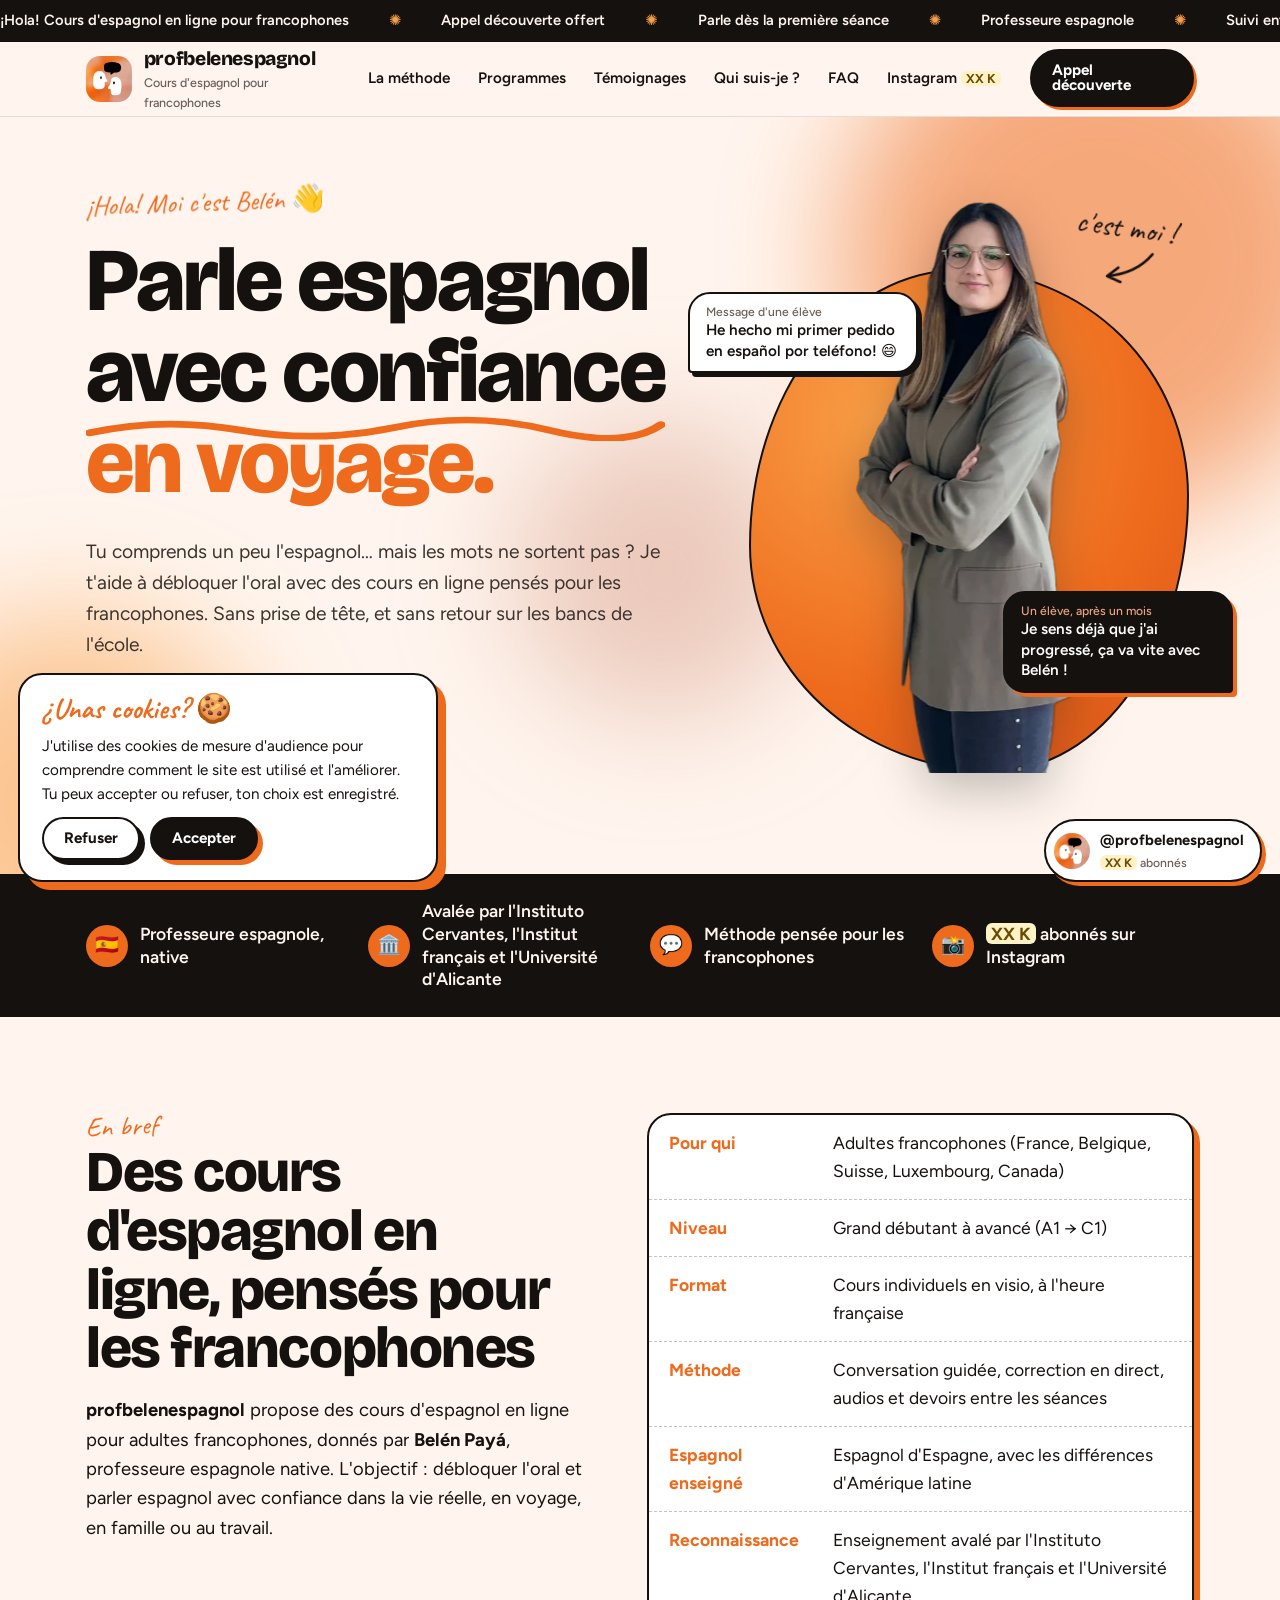
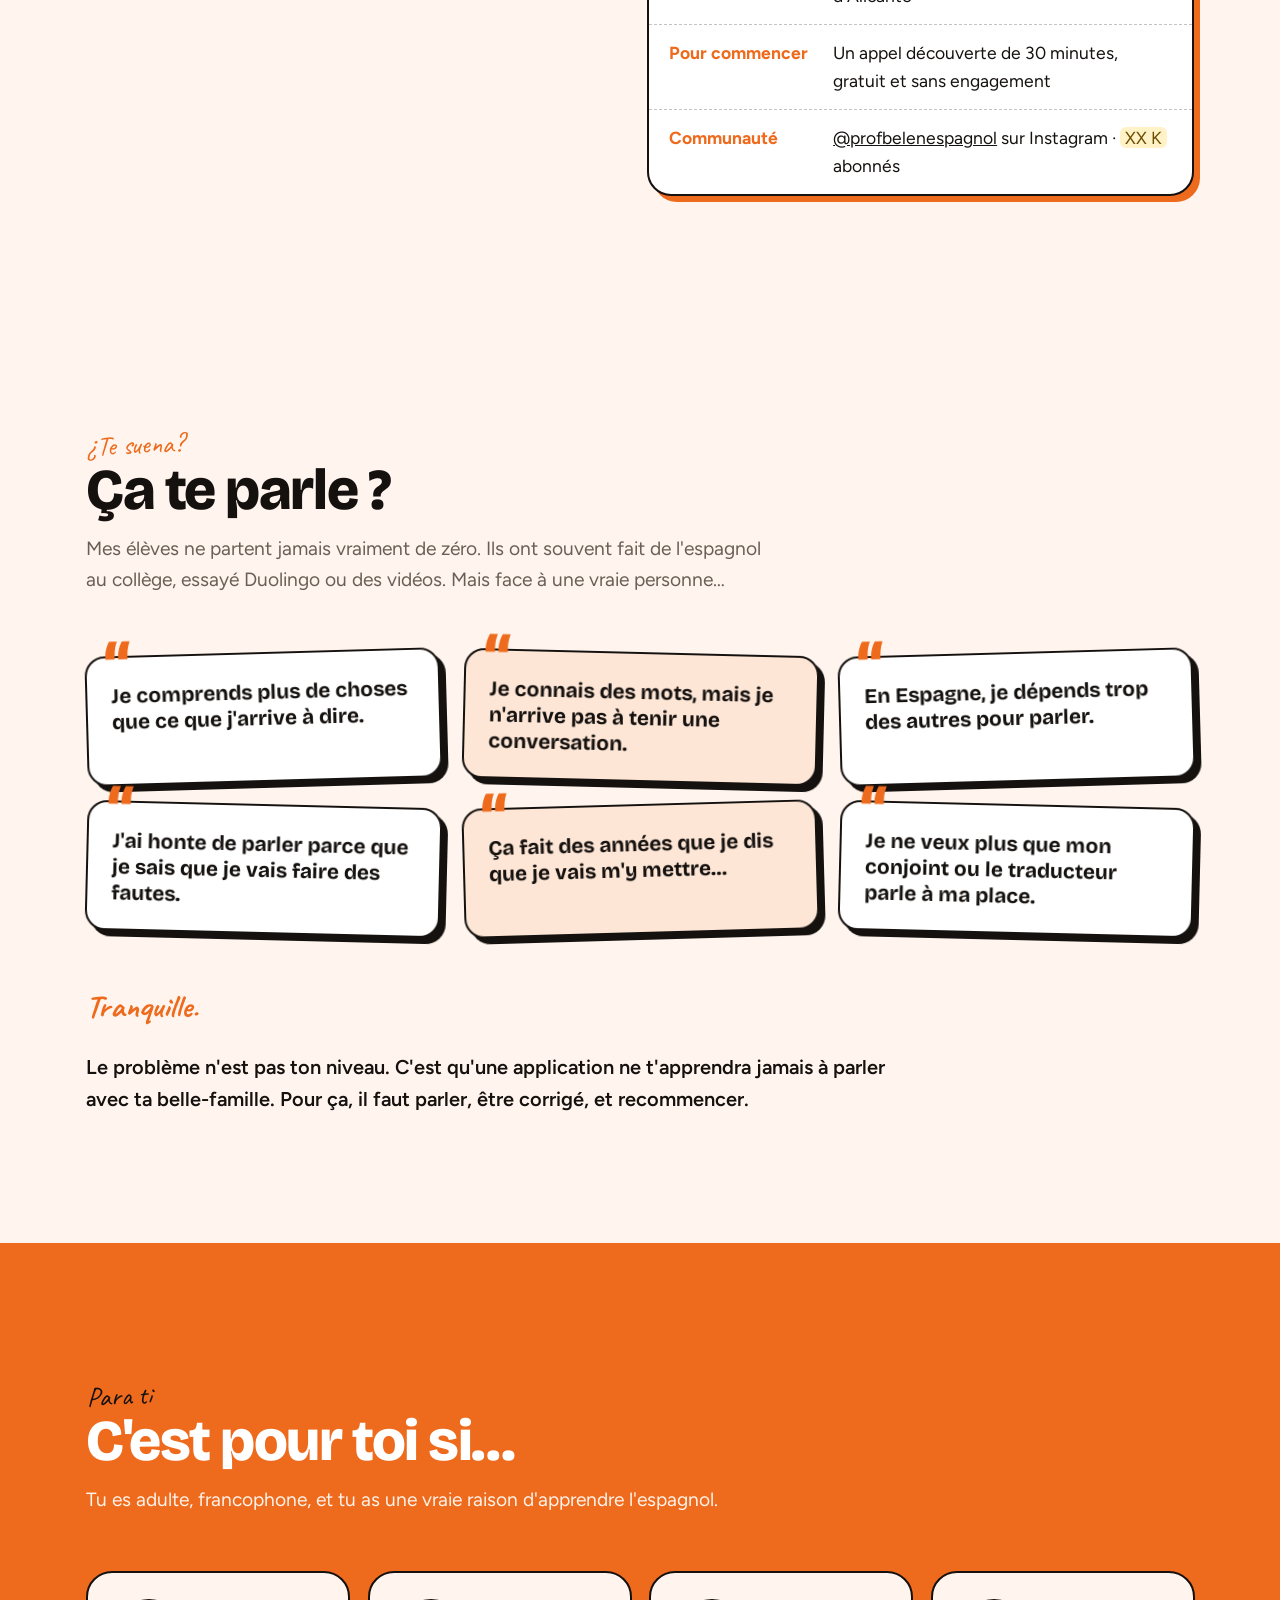
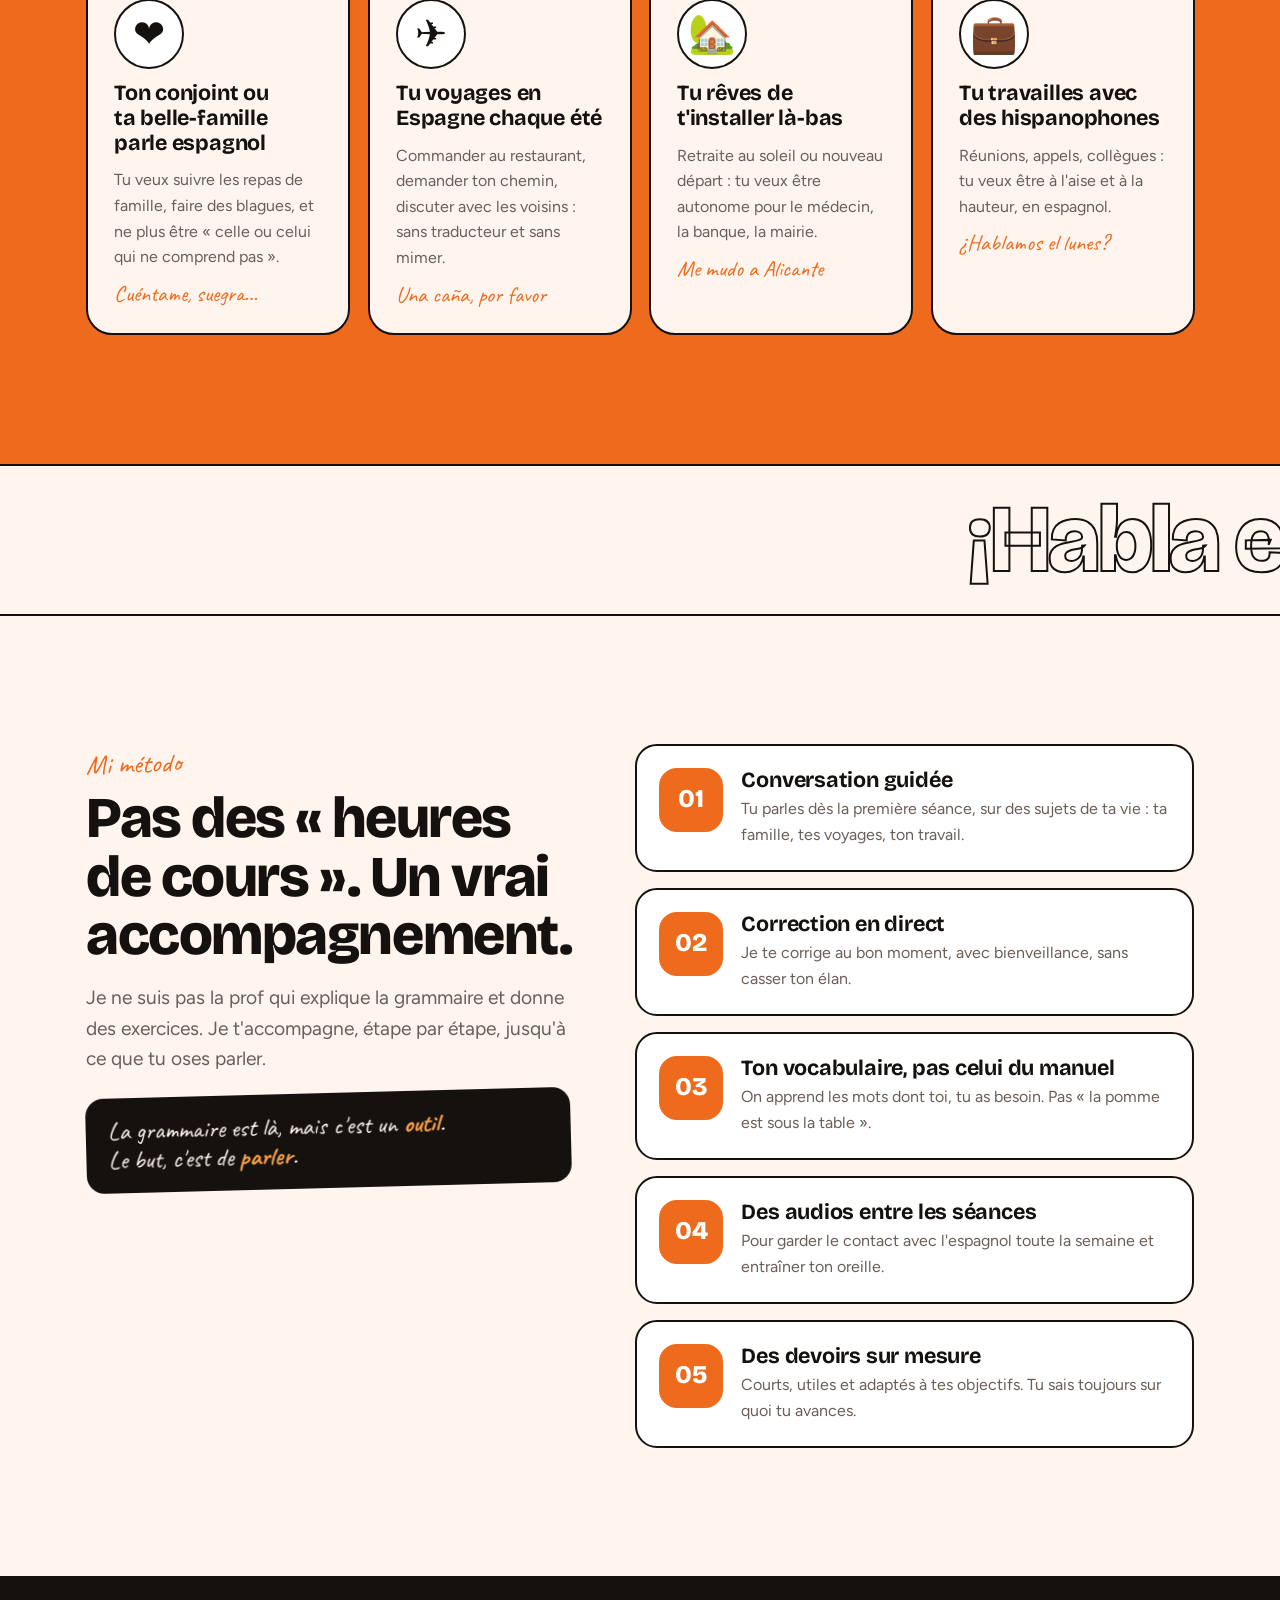
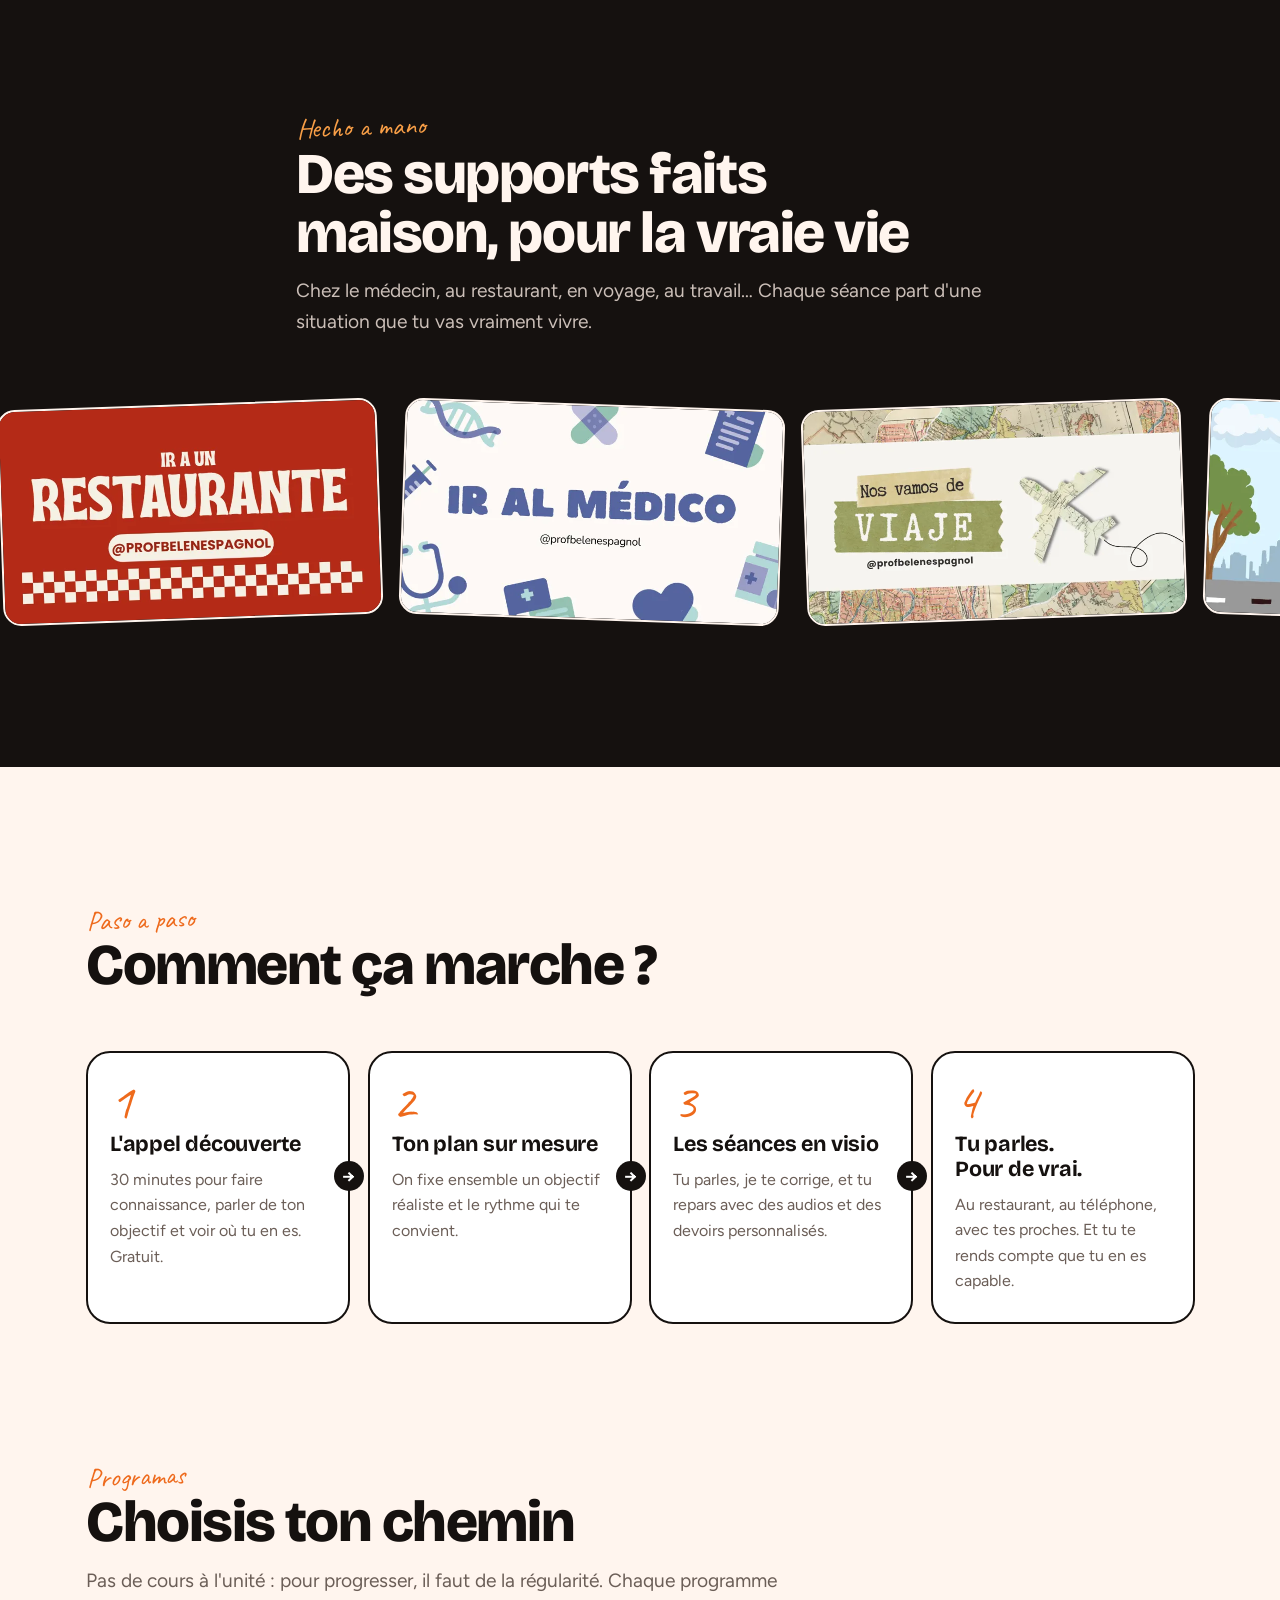
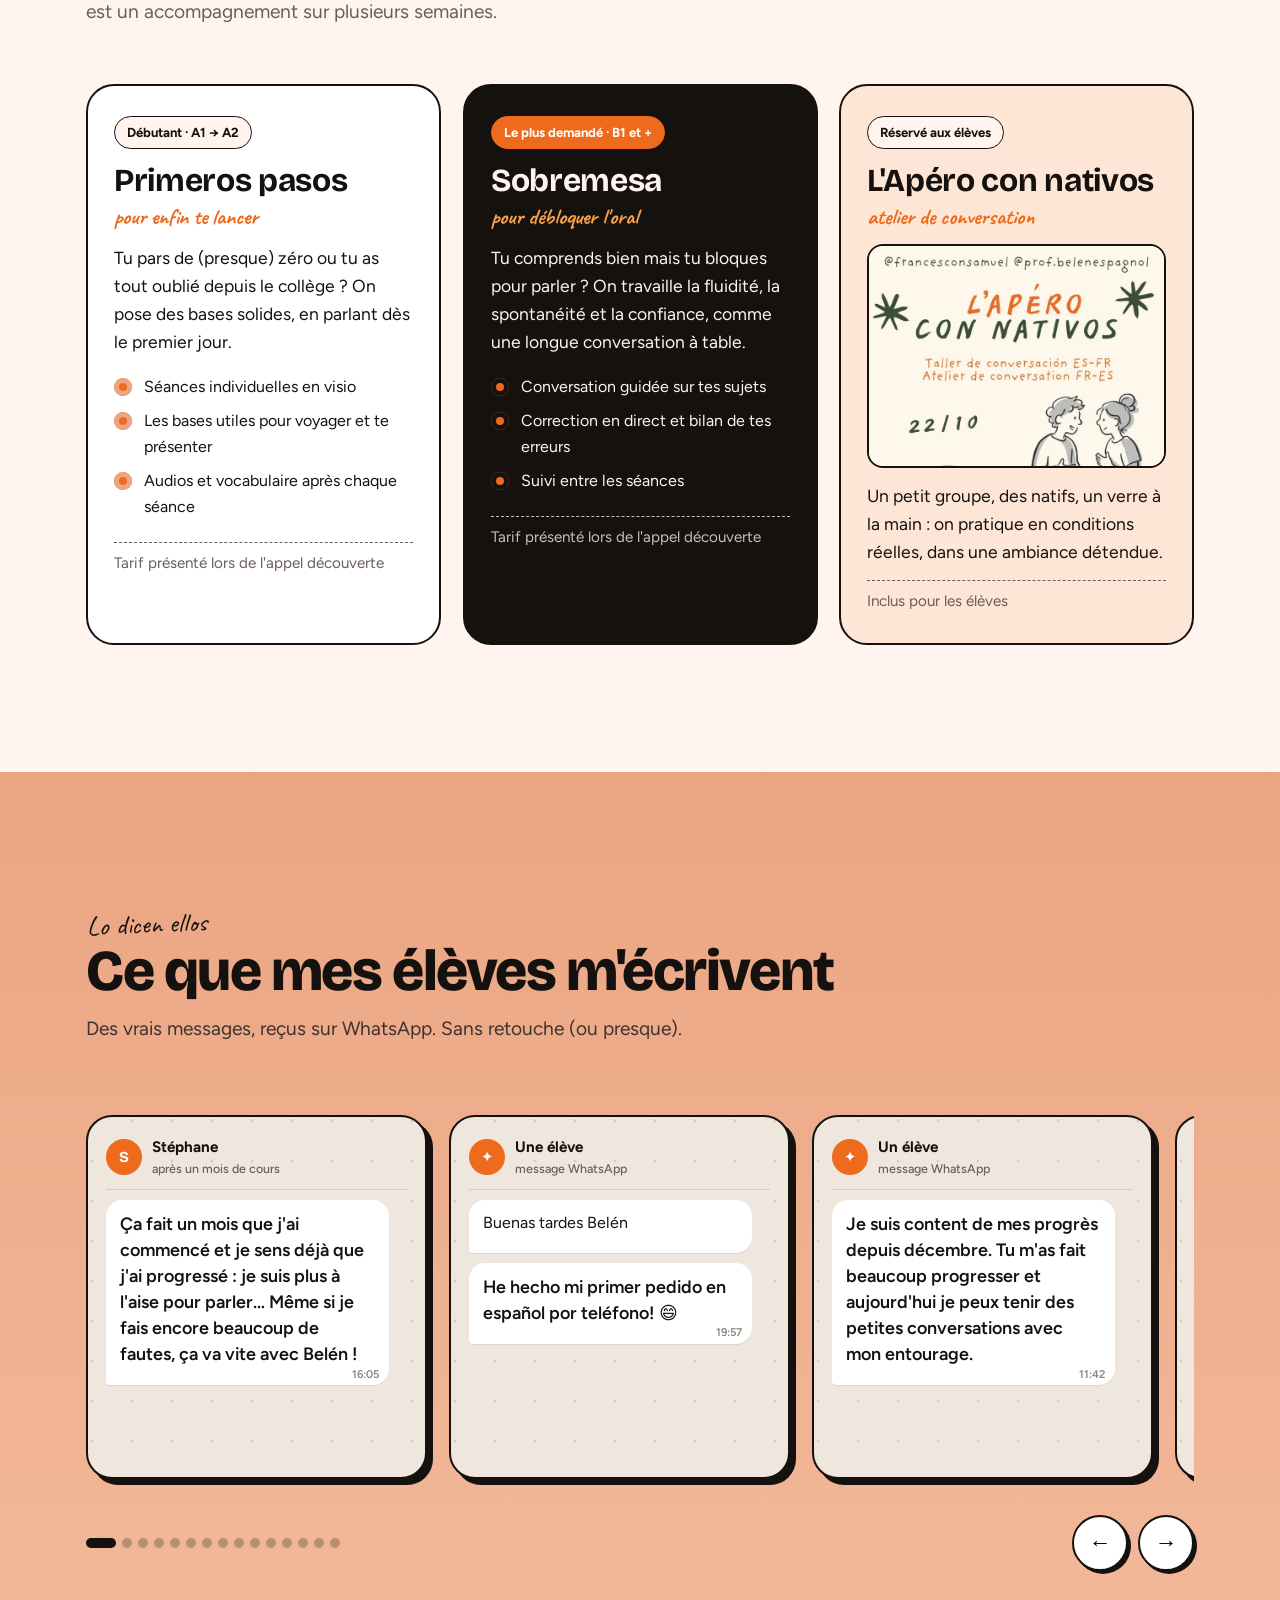
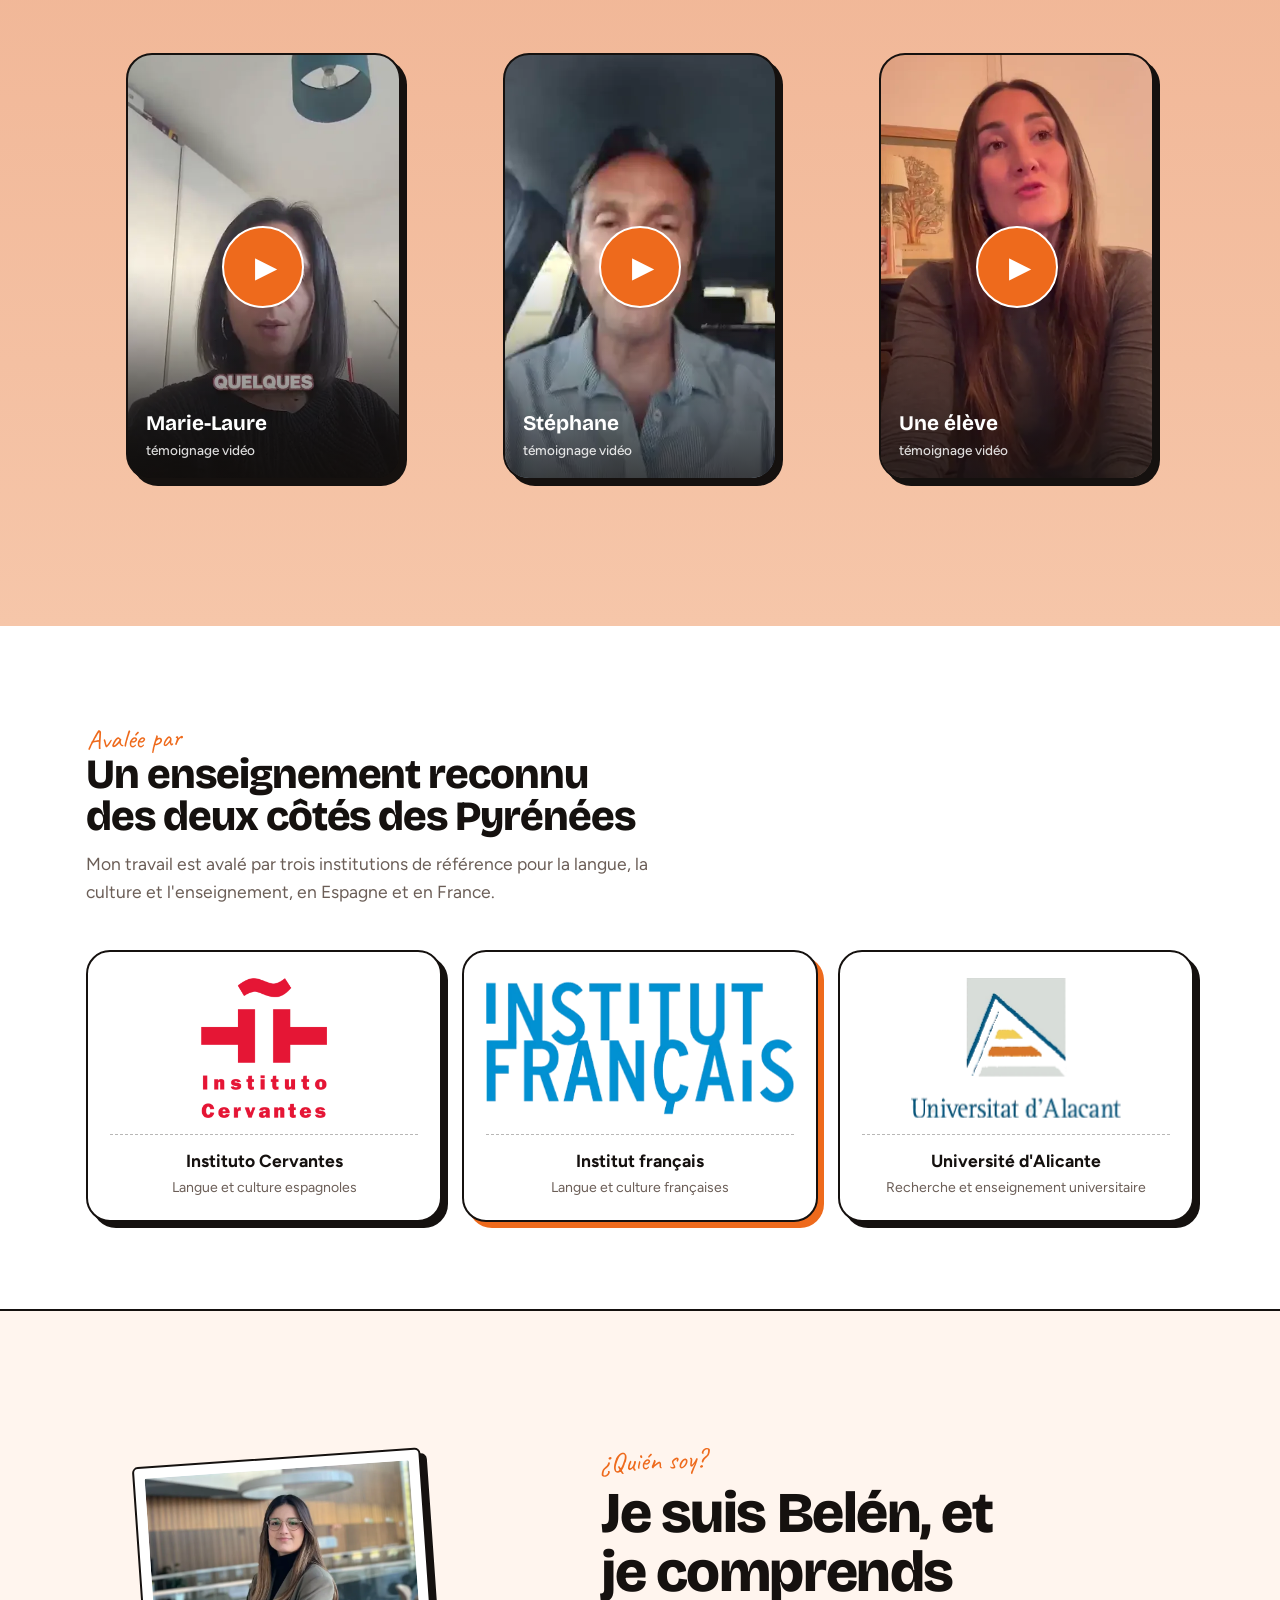
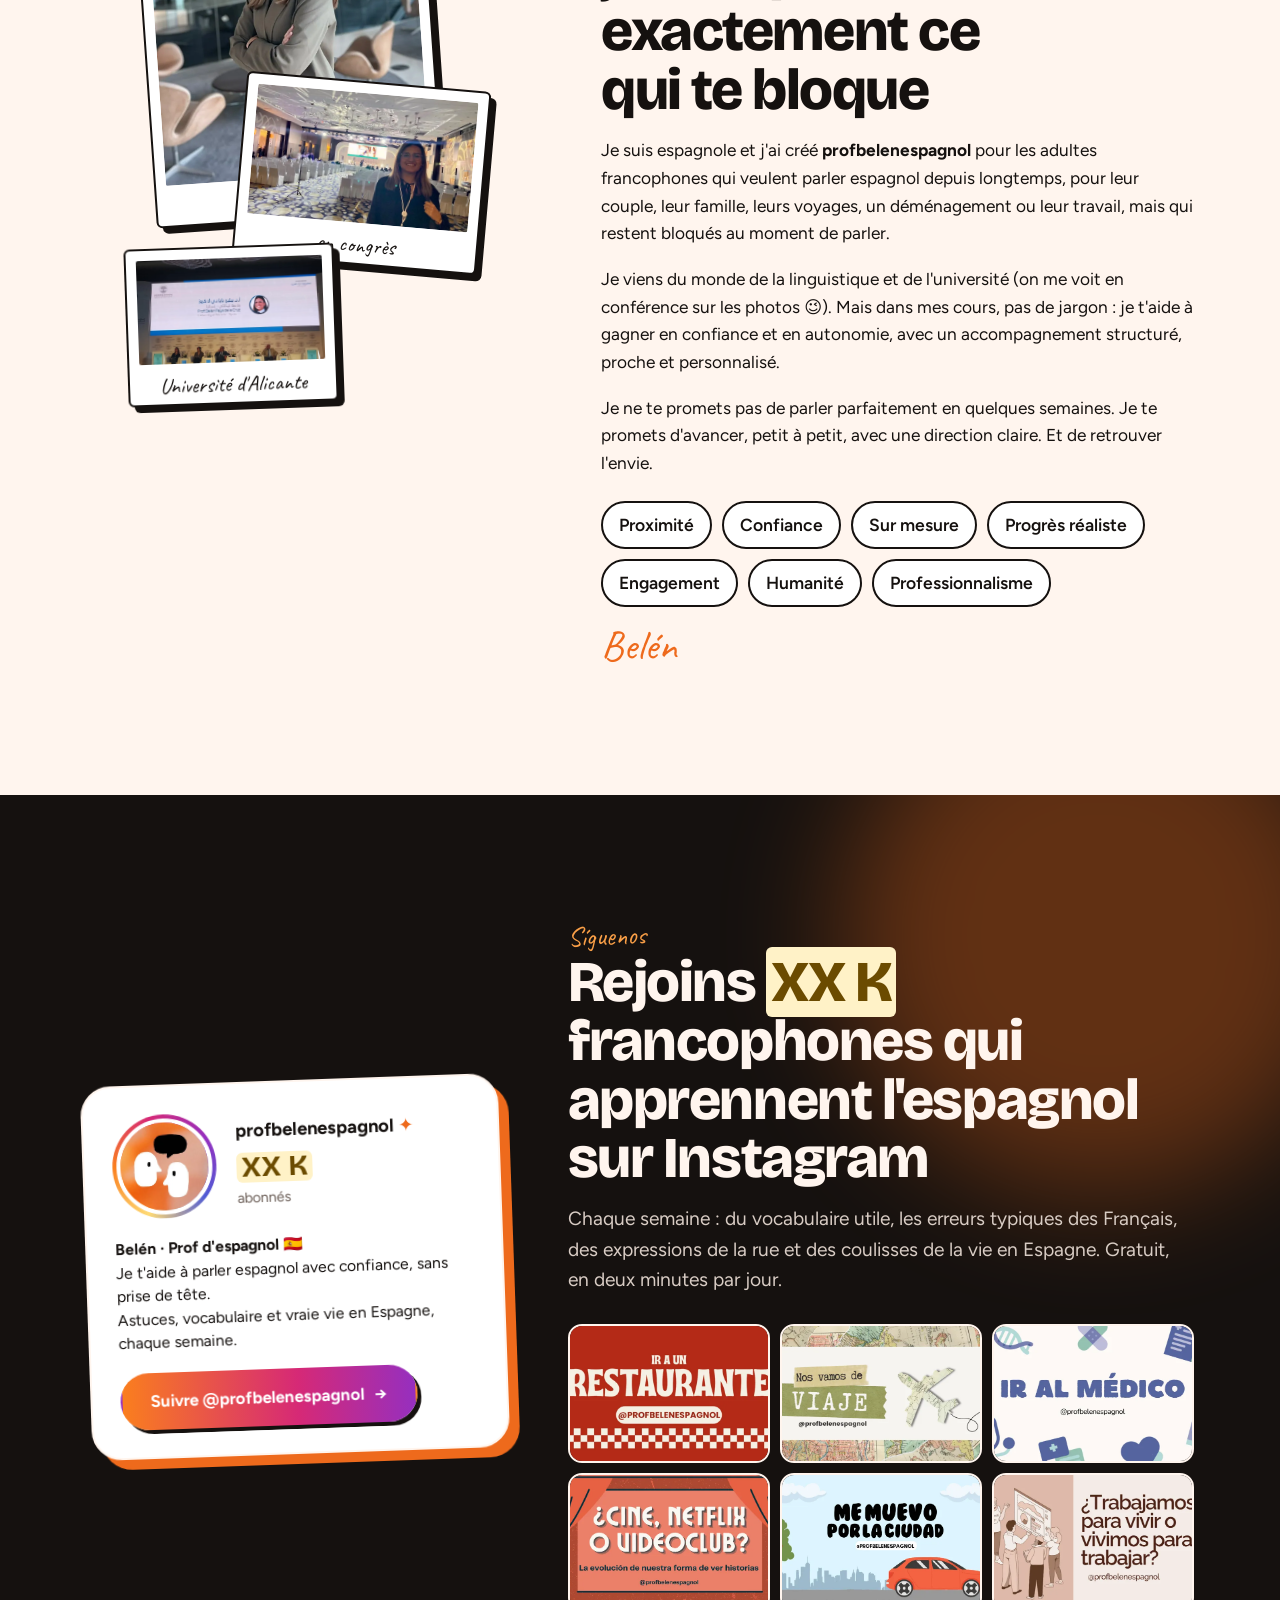
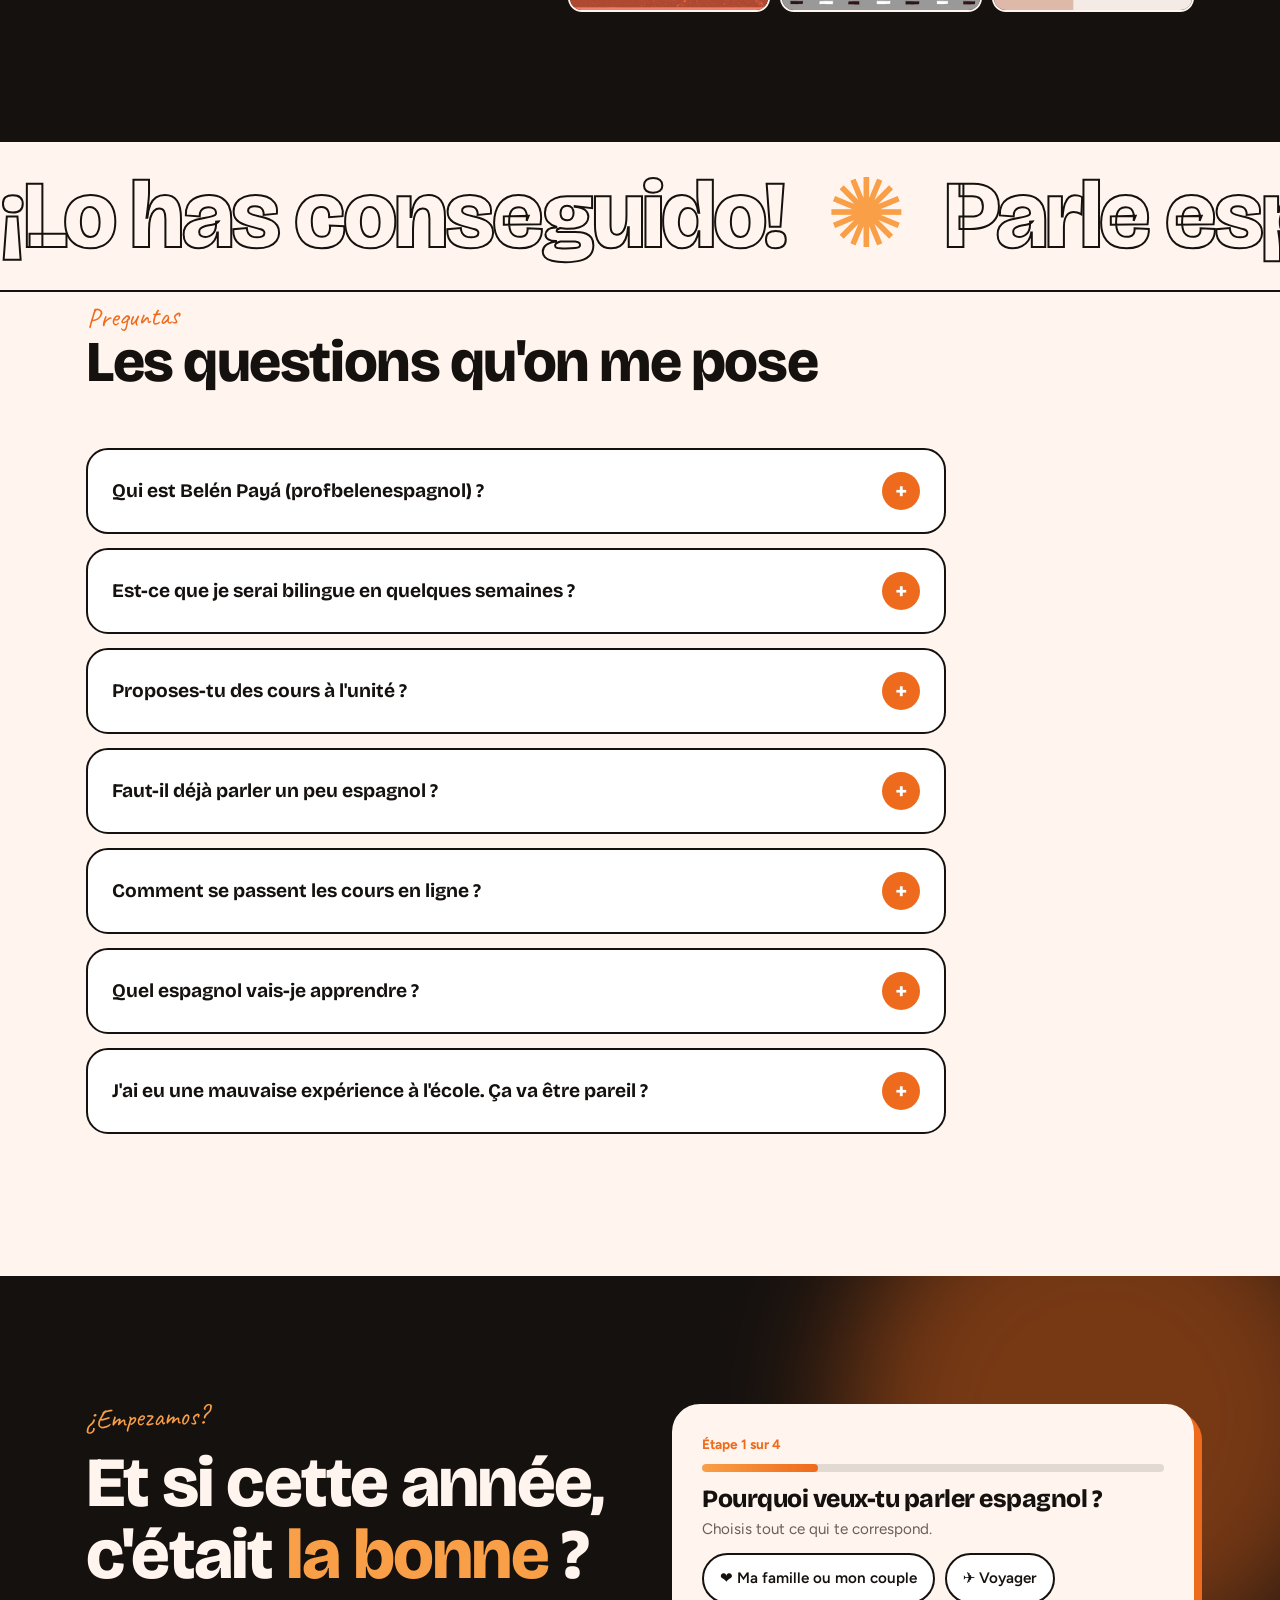
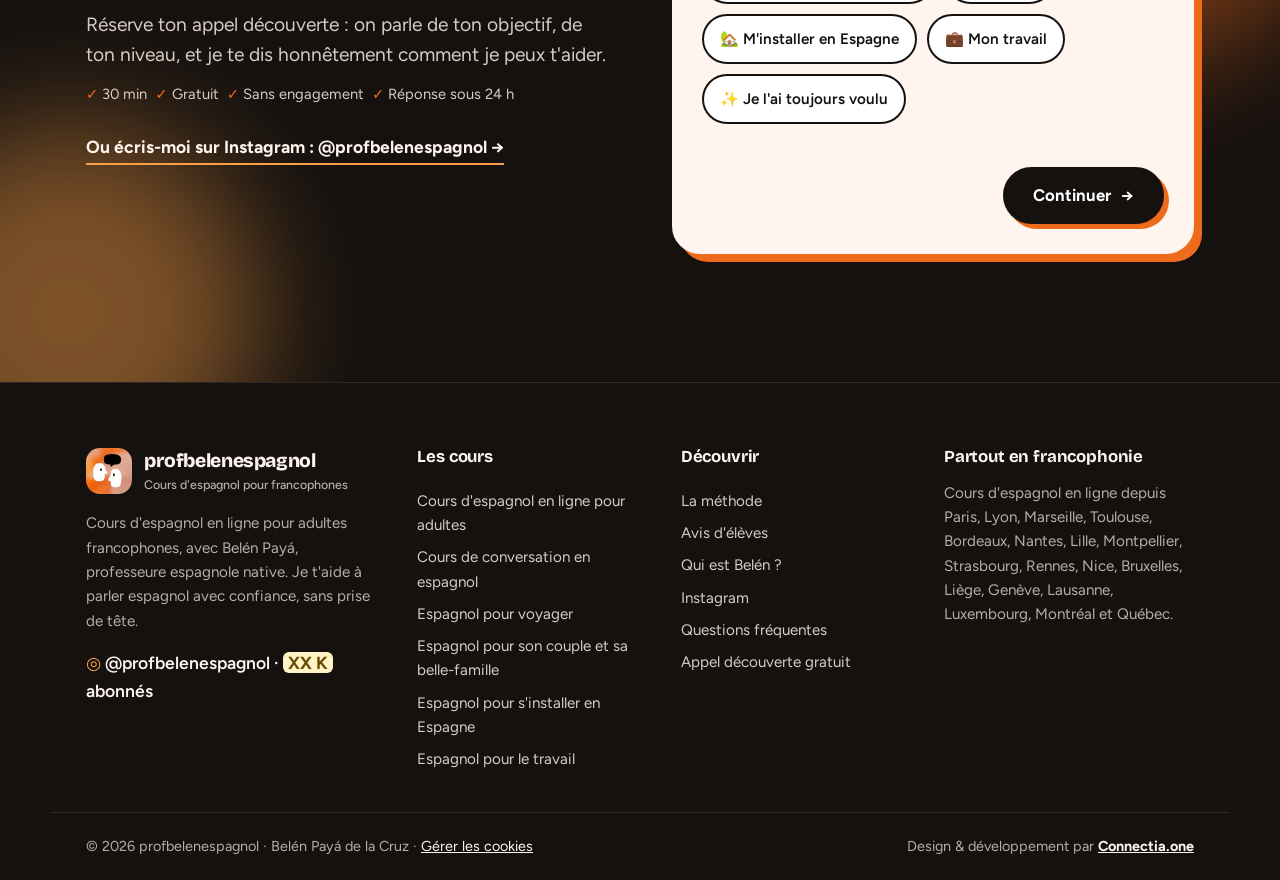
==== index.html @ dbf29323 "GA4" ====
<!DOCTYPE html>
<html lang="fr">
<head>
<meta charset="utf-8">
<!-- Consent Mode v2 : tout refusé par défaut (RGPD / CNIL) -->
<script>
  window.dataLayer = window.dataLayer || [];
  function gtag(){dataLayer.push(arguments);}
  gtag('consent', 'default', { ad_storage: 'denied', ad_user_data: 'denied', ad_personalization: 'denied', analytics_storage: 'denied', functionality_storage: 'granted', security_storage: 'granted', wait_for_update: 500 });
  try { var c = localStorage.getItem('pbe_consent'); if (c) gtag('consent', 'update', JSON.parse(c)); } catch (e) {}
</script>
<!-- Google Tag Manager -->
<script>(function(w,d,s,l,i){w[l]=w[l]||[];w[l].push({'gtm.start':
new Date().getTime(),event:'gtm.js'});var f=d.getElementsByTagName(s)[0],
j=d.createElement(s),dl=l!='dataLayer'?'&l='+l:'';j.async=true;j.src=
'https://www.googletagmanager.com/gtm.js?id='+i+dl;f.parentNode.insertBefore(j,f);
})(window,document,'script','dataLayer','GTM-5VKLF3NR');</script>
<!-- End Google Tag Manager -->
<meta name="viewport" content="width=device-width, initial-scale=1">
<title>Cours d'espagnol en ligne avec Belén</title>
<meta name="description" content="Cours d'espagnol en ligne pour adultes francophones avec Belén Payá, professeure espagnole native. Débloque l'oral et parle avec confiance : voyage, belle-famille, travail. Appel découverte offert.">
<meta name="robots" content="index, follow, max-image-preview:large, max-snippet:-1, max-video-preview:-1">
<meta name="author" content="Belén Payá de la Cruz">
<meta name="geo.region" content="FR">
<meta name="language" content="fr-FR">

<link rel="canonical" href="https://profbelenespagnol.fr/">
<link rel="alternate" hreflang="fr" href="https://profbelenespagnol.fr/">
<link rel="alternate" hreflang="fr-FR" href="https://profbelenespagnol.fr/">
<link rel="alternate" hreflang="fr-BE" href="https://profbelenespagnol.fr/">
<link rel="alternate" hreflang="fr-CH" href="https://profbelenespagnol.fr/">
<link rel="alternate" hreflang="fr-LU" href="https://profbelenespagnol.fr/">
<link rel="alternate" hreflang="fr-CA" href="https://profbelenespagnol.fr/">
<link rel="alternate" hreflang="x-default" href="https://profbelenespagnol.fr/">
<link rel="alternate" type="text/plain" title="Résumé pour les IA (llms.txt)" href="/llms.txt">
<link rel="icon" href="img/favicon.png" type="image/png">
<link rel="apple-touch-icon" href="img/icon-180.png">
<link rel="manifest" href="/site.webmanifest">
<meta name="theme-color" content="#EE6A1C">
<meta property="og:type" content="website">
<meta property="og:locale" content="fr_FR">
<meta property="og:locale:alternate" content="fr_BE">
<meta property="og:locale:alternate" content="fr_CH">
<meta property="og:locale:alternate" content="fr_CA">
<meta property="og:site_name" content="profbelenespagnol · Belén Payá">
<meta property="og:url" content="https://profbelenespagnol.fr/">
<meta property="og:title" content="Cours d'espagnol en ligne pour francophones · Belén Payá">
<meta property="og:description" content="Parle espagnol avec confiance, sans prise de tête. Cours en visio pour adultes francophones, avec une professeure espagnole native.">
<meta property="og:image" content="https://profbelenespagnol.fr/img/og-cours-espagnol-en-ligne-francophones.jpg">
<meta property="og:image:width" content="1200">
<meta property="og:image:height" content="630">
<meta property="og:image:alt" content="Belén Payá, professeure d'espagnol en ligne pour francophones">
<meta name="twitter:card" content="summary_large_image">
<meta name="twitter:title" content="Cours d'espagnol en ligne pour francophones · Belén Payá">
<meta name="twitter:description" content="Parle espagnol avec confiance, sans prise de tête. Cours en visio pour adultes francophones.">
<meta name="twitter:image" content="https://profbelenespagnol.fr/img/og-cours-espagnol-en-ligne-francophones.jpg">
<link rel="preload" as="image" href="img/belen-professeure-espagnol.webp" fetchpriority="high">
<script type="application/ld+json">
{
  "@context": "https://schema.org",
  "@graph": [
    {
      "@type": "WebSite",
      "@id": "https://profbelenespagnol.fr/#website",
      "url": "https://profbelenespagnol.fr/",
      "name": "profbelenespagnol",
      "alternateName": ["Prof Belén Espagnol", "Belén Payá, cours d'espagnol"],
      "inLanguage": "fr-FR",
      "publisher": {"@id": "https://profbelenespagnol.fr/#organisation"}
    },
    {
      "@type": "WebPage",
      "@id": "https://profbelenespagnol.fr/#webpage",
      "url": "https://profbelenespagnol.fr/",
      "name": "Cours d'espagnol en ligne pour adultes francophones avec Belén Payá",
      "description": "Cours d'espagnol en ligne pour adultes francophones : conversation guidée, correction en direct, vocabulaire adapté et suivi entre les séances, avec Belén Payá, professeure espagnole native.",
      "inLanguage": "fr-FR",
      "isPartOf": {"@id": "https://profbelenespagnol.fr/#website"},
      "about": {"@id": "https://profbelenespagnol.fr/#cours"},
      "mainEntity": {"@id": "https://profbelenespagnol.fr/#belen"},
      "primaryImageOfPage": {"@type": "ImageObject", "url": "https://profbelenespagnol.fr/img/og-cours-espagnol-en-ligne-francophones.jpg", "width": 1200, "height": 630},
      "datePublished": "2026-11-15",
      "dateModified": "2026-11-15",
      "speakable": {"@type": "SpeakableSpecification", "cssSelector": ["#en-bref", "#faq"]}
    },
    {
      "@type": "Person",
      "@id": "https://profbelenespagnol.fr/#belen",
      "name": "Belén Payá de la Cruz",
      "alternateName": ["Belén Payá", "Prof Belén Espagnol", "profbelenespagnol"],
      "jobTitle": "Professeure d'espagnol pour adultes francophones",
      "description": "Professeure espagnole native, créatrice de profbelenespagnol, spécialisée dans l'accompagnement des adultes francophones qui veulent débloquer l'oral en espagnol.",
      "image": "https://profbelenespagnol.fr/img/belen-paya-portrait.webp",
      "url": "https://profbelenespagnol.fr/",
      "nationality": {"@type": "Country", "name": "Espagne"},
      "affiliation": {"@type": "CollegeOrUniversity", "name": "Universidad de Alicante"},
      "knowsLanguage": [{"@type": "Language", "name": "Espagnol", "alternateName": "es"}, {"@type": "Language", "name": "Français", "alternateName": "fr"}, {"@type": "Language", "name": "Anglais", "alternateName": "en"}],
      "knowsAbout": ["Enseignement de l'espagnol langue étrangère (ELE)", "Espagnol pour francophones", "Conversation en espagnol", "Linguistique appliquée", "Espagnol pour voyager"],
      "sameAs": ["https://www.instagram.com/profbelenespagnol/"]
    },
    {
      "@type": ["EducationalOrganization", "ProfessionalService"],
      "@id": "https://profbelenespagnol.fr/#organisation",
      "name": "profbelenespagnol",
      "url": "https://profbelenespagnol.fr/",
      "logo": "https://profbelenespagnol.fr/img/logo-profbelenespagnol.webp",
      "image": "https://profbelenespagnol.fr/img/og-cours-espagnol-en-ligne-francophones.jpg",
      "description": "Cours d'espagnol en ligne pour adultes francophones de France, Belgique, Suisse, Luxembourg et Canada.",
      "slogan": "Je t'aide à parler espagnol avec confiance, sans prise de tête.",
      "founder": {"@id": "https://profbelenespagnol.fr/#belen"},
      "areaServed": [{"@type": "Country", "name": "France"}, {"@type": "Country", "name": "Belgique"}, {"@type": "Country", "name": "Suisse"}, {"@type": "Country", "name": "Luxembourg"}, {"@type": "Country", "name": "Canada"}],
      "availableLanguage": ["fr", "es"],
      "knowsLanguage": ["fr", "es"],
      "sameAs": ["https://www.instagram.com/profbelenespagnol/"]
    },
    {
      "@type": "Course",
      "@id": "https://profbelenespagnol.fr/#cours",
      "name": "Cours d'espagnol en ligne pour adultes francophones",
      "description": "Accompagnement personnalisé en visio pour apprendre à parler espagnol avec confiance : conversation guidée, correction en direct, vocabulaire de la vie réelle, audios et devoirs entre les séances.",
      "inLanguage": "es",
      "availableLanguage": ["fr", "es"],
      "educationalLevel": "Débutant à avancé (A1 à C1)",
      "teaches": ["Expression orale en espagnol", "Compréhension orale", "Vocabulaire du quotidien", "Espagnol pour voyager", "Espagnol en famille"],
      "audience": {"@type": "EducationalAudience", "audienceType": "Adultes francophones"},
      "provider": {"@id": "https://profbelenespagnol.fr/#organisation"},
      "hasCourseInstance": [
        {"@type": "CourseInstance", "name": "Primeros pasos (A1–A2)", "courseMode": "online", "instructor": {"@id": "https://profbelenespagnol.fr/#belen"}},
        {"@type": "CourseInstance", "name": "Sobremesa, conversation (B1 et plus)", "courseMode": "online", "instructor": {"@id": "https://profbelenespagnol.fr/#belen"}}
      ]
    },
    {
      "@type": "FAQPage",
      "@id": "https://profbelenespagnol.fr/#faq",
      "mainEntity": [
        {"@type": "Question", "name": "Qui est Belén Payá (profbelenespagnol) ?", "acceptedAnswer": {"@type": "Answer", "text": "Belén Payá de la Cruz est une professeure d'espagnol native, originaire d'Espagne, qui donne des cours d'espagnol en ligne aux adultes francophones. Elle est connue sur Instagram sous le nom @profbelenespagnol."}},
        {"@type": "Question", "name": "Est-ce que je serai bilingue en quelques semaines ?", "acceptedAnswer": {"@type": "Answer", "text": "Non. Mais avec un accompagnement régulier, tu peux tenir tes premières vraies conversations en quelques mois et gagner en confiance dès les premières séances."}},
        {"@type": "Question", "name": "Proposes-tu des cours d'espagnol à l'unité ?", "acceptedAnswer": {"@type": "Answer", "text": "Non. Belén propose un accompagnement sur plusieurs semaines, avec un objectif clair et un suivi entre les séances, car la régularité est la clé pour parler."}},
        {"@type": "Question", "name": "Faut-il déjà parler un peu espagnol ?", "acceptedAnswer": {"@type": "Answer", "text": "Non. Les cours accueillent les grands débutants comme les personnes qui comprennent beaucoup mais bloquent à l'oral."}},
        {"@type": "Question", "name": "Comment se passent les cours d'espagnol en ligne ?", "acceptedAnswer": {"@type": "Answer", "text": "En visio, depuis chez toi, à l'heure française. Entre les séances, tu reçois des audios, ton vocabulaire et des devoirs personnalisés."}},
        {"@type": "Question", "name": "Quel espagnol vais-je apprendre ?", "acceptedAnswer": {"@type": "Answer", "text": "L'espagnol d'Espagne, avec les principales différences de l'espagnol d'Amérique latine expliquées en cours."}},
        {"@type": "Question", "name": "J'ai eu une mauvaise expérience de l'espagnol à l'école. Ça va être pareil ?", "acceptedAnswer": {"@type": "Answer", "text": "Non : pas de notes ni de pression. On a le droit de se tromper, c'est comme ça qu'on apprend à parler."}}
      ]
    },
    {
      "@type": "VideoObject",
      "name": "Témoignage de Marie-Laure, élève de Belén Payá",
      "description": "Marie-Laure, élève francophone, raconte ses cours d'espagnol en ligne avec Belén.",
      "thumbnailUrl": "https://profbelenespagnol.fr/img/poster-temoignage-marie-laure.webp",
      "contentUrl": "https://profbelenespagnol.fr/video/temoignage-marie-laure.mp4",
      "uploadDate": "2026-11-15",
      "inLanguage": "fr"
    },
    {
      "@type": "VideoObject",
      "name": "Témoignage de Stéphane, élève de Belén Payá",
      "description": "Stéphane, élève francophone, parle de ses progrès en espagnol avec Belén.",
      "thumbnailUrl": "https://profbelenespagnol.fr/img/poster-temoignage-stephane.webp",
      "contentUrl": "https://profbelenespagnol.fr/video/temoignage-stephane.mp4",
      "uploadDate": "2026-11-15",
      "inLanguage": "fr"
    }
  ]
}
</script>
<link rel="preconnect" href="https://fonts.googleapis.com">
<link rel="preconnect" href="https://fonts.gstatic.com" crossorigin>
<link href="https://fonts.googleapis.com/css2?family=Bricolage+Grotesque:opsz,wght@12..96,500;12..96,700;12..96,800&family=Caveat:wght@600;700&family=Figtree:wght@400;500;600;700&display=swap" rel="stylesheet">
<style>
/* Univers de marque (thème unique, choisi) : le dégradé orange-pêche flou du logo, encre noire de la bulle, blanc des visages.
   Layout : sections pleine largeur qui alternent pêche clair / orange / encre, éléments "dessinés à la main" (Caveat). */
:root {
  --orange: #EE6A1C;
  --mandarina: #F99F47;
  --melocoton: #EBA582;
  --rosa: #DCA794;
  --tinta: #15110F;
  --nube: #FFF5EE;
  --blanco: #FFFFFF;
  --gris: #6B5E57;
  --display: "Bricolage Grotesque", "Arial Black", system-ui, sans-serif;
  --hand: "Caveat", "Comic Sans MS", cursive;
  --body: "Figtree", "Segoe UI", system-ui, sans-serif;
  color-scheme: light;
}
* { box-sizing: border-box; }
html { scroll-behavior: smooth; }
body { margin: 0; background: var(--nube); color: var(--tinta); font-family: var(--body); font-size: 17.5px; line-height: 1.6; overflow-x: hidden; }
img, video { max-width: 100%; display: block; height: auto; }
a { color: inherit; }
h1, h2, h3 { font-family: var(--display); line-height: 1.02; letter-spacing: -0.025em; text-wrap: balance; margin: 0; }
h2 { font-size: clamp(2.1rem, 5vw, 3.6rem); font-weight: 800; }
h3 { font-size: 1.35rem; font-weight: 700; letter-spacing: -0.01em; line-height: 1.15; }
p { margin: 0; }
.wrap { max-width: 1180px; margin: 0 auto; padding: 0 clamp(16px, 4vw, 36px); }
.hand { font-family: var(--hand); font-weight: 700; }
.eyebrow { font-family: var(--hand); font-size: 1.7rem; color: var(--orange); line-height: 1; transform: rotate(-2deg); display: inline-block; }
.lead { font-size: 1.2rem; color: var(--gris); max-width: 58ch; }
:focus-visible { outline: 3px solid var(--tinta); outline-offset: 3px; border-radius: 6px; }
section { padding: clamp(72px, 10vw, 128px) 0; position: relative; }
.head { display: grid; gap: 14px; margin-bottom: clamp(36px, 5vw, 56px); max-width: 760px; }

/* Boutons */
.btn { display: inline-flex; align-items: center; gap: 10px; font: 700 1.05rem/1 var(--body); text-decoration: none; padding: 18px 28px; border-radius: 999px; border: 2px solid var(--tinta); cursor: pointer; transition: transform .25s cubic-bezier(.2,.9,.3,1.4), box-shadow .25s; }
.btn-main { background: var(--tinta); color: var(--blanco); box-shadow: 5px 5px 0 var(--orange); }
.btn-main:hover { transform: translate(-3px, -3px) rotate(-1deg); box-shadow: 9px 9px 0 var(--orange); }
.btn-light { background: var(--blanco); color: var(--tinta); box-shadow: 5px 5px 0 var(--tinta); }
.btn-light:hover { transform: translate(-3px, -3px) rotate(1deg); box-shadow: 9px 9px 0 var(--tinta); }
.btn .arrow { transition: transform .25s; }
.btn:hover .arrow { transform: translateX(4px); }
.micro { font-size: .92rem; color: var(--gris); margin-top: 12px; display: flex; gap: 8px; flex-wrap: wrap; align-items: center; }
.micro span::before { content: "✓ "; color: var(--orange); font-weight: 700; }

/* Bandeau défilant */
.ticker { background: var(--tinta); color: var(--nube); overflow: hidden; white-space: nowrap; font-weight: 600; font-size: .92rem; }
.ticker-track { display: inline-flex; gap: 40px; padding: 9px 0; animation: slide 38s linear infinite; }
.ticker-track span::after { content: "✺"; color: var(--mandarina); margin-left: 40px; }
@keyframes slide { to { transform: translateX(-50%); } }

/* Navigation */
header { position: sticky; top: 0; z-index: 50; background: color-mix(in srgb, var(--nube) 85%, transparent); backdrop-filter: blur(12px); border-bottom: 1px solid color-mix(in srgb, var(--tinta) 10%, transparent); }
.nav { display: flex; align-items: center; justify-content: space-between; gap: 18px; height: 74px; }
.brand { display: flex; align-items: center; gap: 12px; text-decoration: none; }
.brand img { width: 46px; height: 46px; border-radius: 14px; transition: transform .4s cubic-bezier(.2,.9,.3,1.6); }
.brand:hover img { transform: rotate(-10deg) scale(1.08); }
.brand b { font-family: var(--display); font-weight: 800; font-size: 1.2rem; letter-spacing: -0.02em; line-height: 1; }
.brand small { display: block; font-size: .78rem; color: var(--gris); font-weight: 500; letter-spacing: 0; }
.nav ul { display: flex; gap: 6px; list-style: none; margin: 0; padding: 0; }
.nav ul a { display: block; white-space: nowrap; text-decoration: none; font-weight: 600; font-size: .95rem; padding: 8px 11px; border-radius: 999px; transition: background .2s; }
.nav ul a:hover { background: color-mix(in srgb, var(--orange) 16%, transparent); }
.nav .btn { padding: 12px 20px; font-size: .95rem; box-shadow: 3px 3px 0 var(--orange); }
.burger { display: none; background: var(--tinta); color: var(--blanco); border: 0; border-radius: 999px; padding: 10px 16px; font: 600 .95rem var(--body); cursor: pointer; }
@media (max-width: 1180px) {
  .nav ul { position: absolute; top: 74px; left: 0; right: 0; flex-direction: column; background: var(--nube); padding: 12px 16px 20px; border-bottom: 2px solid var(--tinta); display: none; }
  .nav ul.open { display: flex; }
  .nav ul a { font-size: 1.2rem; padding: 12px 8px; }
  .nav .btn { display: none; }
  .burger { display: block; }
}

/* Héros */
.hero { padding: clamp(40px, 6vw, 72px) 0 clamp(56px, 7vw, 96px); overflow: hidden; }
.blob { position: absolute; border-radius: 50%; filter: blur(60px); opacity: .55; z-index: 0; animation: float 14s ease-in-out infinite alternate; }
.blob.b1 { width: 520px; height: 520px; background: var(--orange); top: -120px; right: -80px; }
.blob.b2 { width: 380px; height: 380px; background: var(--mandarina); bottom: -120px; left: -120px; animation-delay: -5s; }
.blob.b3 { width: 300px; height: 300px; background: var(--rosa); top: 40%; left: 40%; animation-delay: -9s; }
@keyframes float { to { transform: translate(40px, -30px) scale(1.12); } }
.hero-grid { position: relative; z-index: 1; display: grid; grid-template-columns: 1.15fr .85fr; gap: clamp(24px, 4vw, 56px); align-items: center; }
.hero h1 { font-size: clamp(2.8rem, 7.2vw, 5.6rem); font-weight: 800; }
.hero h1 .swap { display: block; color: var(--orange); position: relative; min-height: 1.05em; }
.swap-word { display: inline-block; animation: pop .55s cubic-bezier(.2,.9,.3,1.4); }
@keyframes pop { from { transform: translateY(.4em) rotate(4deg); opacity: 0; } }
.hero h1 .squiggle { position: relative; white-space: nowrap; }
.hero h1 .squiggle svg { position: absolute; left: 0; bottom: -.18em; width: 100%; height: .3em; }
.hero .lead { margin: 26px 0 32px; color: #3d332e; }
.hero-photo { position: relative; justify-self: center; width: min(100%, 440px); aspect-ratio: 4 / 5.2; }
.hero-photo .disc { position: absolute; inset: 12% 0 0 0; border-radius: 48% 52% 44% 56% / 55% 45% 55% 45%; background: radial-gradient(circle at 30% 30%, var(--mandarina), var(--orange) 60%, #d9541a); animation: morph 10s ease-in-out infinite alternate; border: 2px solid var(--tinta); }
@keyframes morph { to { border-radius: 58% 42% 52% 48% / 42% 58% 42% 58%; transform: rotate(6deg); } }
.hero-photo img.cut { position: absolute; bottom: 0; left: 50%; transform: translateX(-50%); height: 100%; width: auto; max-width: none; filter: drop-shadow(0 18px 24px rgba(21,17,15,.25)); }
.chat { position: absolute; background: var(--blanco); border: 2px solid var(--tinta); border-radius: 22px; padding: 10px 16px; font-weight: 600; font-size: .95rem; box-shadow: 4px 4px 0 var(--tinta); max-width: 230px; line-height: 1.35; animation: bob 4s ease-in-out infinite; }
.chat small { display: block; font-weight: 500; font-size: .76rem; color: var(--gris); }
.chat.c1 { top: 16%; left: -14%; border-bottom-left-radius: 4px; }
.chat.c2 { bottom: 14%; right: -10%; background: var(--tinta); color: var(--blanco); border-bottom-right-radius: 4px; animation-delay: -2s; box-shadow: 4px 4px 0 var(--orange); }
.chat.c2 small { color: var(--melocoton); }
@keyframes bob { 50% { transform: translateY(-10px); } }
.hello { position: absolute; top: 2%; right: 4%; font-family: var(--hand); font-size: 1.9rem; transform: rotate(8deg); line-height: 1; }
.hello svg { display: block; margin: 4px 0 0 30px; }
@media (max-width: 900px) {
  .hero-grid { grid-template-columns: 1fr; }
  .hero-photo { width: min(88%, 380px); margin-top: 12px; }
  .chat.c1 { left: -6%; } .chat.c2 { right: -6%; }
}

/* Bande de confiance */
.trust { background: var(--tinta); color: var(--nube); padding: 26px 0; }
.trust .wrap { display: grid; grid-template-columns: repeat(4, 1fr); gap: 20px; }
.trust div { display: flex; gap: 12px; align-items: center; font-weight: 600; line-height: 1.3; }
.trust i { font-style: normal; flex: none; width: 42px; height: 42px; border-radius: 50%; display: grid; place-items: center; background: var(--orange); font-size: 1.2rem; }
@media (max-width: 860px) { .trust .wrap { grid-template-columns: 1fr 1fr; } }
@media (max-width: 480px) { .trust .wrap { grid-template-columns: 1fr; } }

/* Ça te parle ? */
.notes { display: grid; grid-template-columns: repeat(3, 1fr); gap: 22px; }
.note { background: var(--blanco); border: 2px solid var(--tinta); border-radius: 20px; padding: 26px 24px 22px; font-family: var(--display); font-weight: 700; font-size: 1.3rem; line-height: 1.25; position: relative; transition: transform .35s cubic-bezier(.2,.9,.3,1.5), background .3s; box-shadow: 6px 6px 0 var(--tinta); }
.note::before { content: "“"; position: absolute; top: -26px; left: 18px; font-size: 4.5rem; color: var(--orange); font-family: var(--display); line-height: 1; }
.note:nth-child(odd) { transform: rotate(-1.6deg); }
.note:nth-child(even) { transform: rotate(1.4deg); }
.note:hover { transform: rotate(0) scale(1.04); background: var(--melocoton); }
.note:nth-child(3n+2) { background: #fde6d6; }
.after-notes { margin-top: 48px; display: flex; align-items: center; gap: 18px; flex-wrap: wrap; font-size: 1.25rem; font-weight: 600; max-width: 820px; }
.after-notes .hand { font-size: 2rem; color: var(--orange); }
@media (max-width: 860px) { .notes { grid-template-columns: 1fr; } }

/* Pour qui */
.orange { background: var(--orange); color: var(--blanco); }
.orange .eyebrow { color: var(--tinta); }
.orange .lead { color: #fff3ea; }
.profiles { display: grid; grid-template-columns: repeat(4, 1fr); gap: 18px; }
.profile { background: var(--nube); color: var(--tinta); border-radius: 26px; padding: 26px; display: grid; gap: 12px; align-content: start; border: 2px solid var(--tinta); transition: transform .35s cubic-bezier(.2,.9,.3,1.5); }
.profile:hover { transform: translateY(-10px) rotate(-1.5deg); }
.profile .emo { font-size: 2.4rem; line-height: 1; width: 70px; height: 70px; display: grid; place-items: center; background: var(--blanco); border-radius: 50%; border: 2px solid var(--tinta); }
.profile p { color: var(--gris); font-size: 1rem; }
.profile q { font-family: var(--hand); font-size: 1.4rem; color: var(--orange); quotes: none; line-height: 1.1; }
@media (max-width: 960px) { .profiles { grid-template-columns: 1fr 1fr; } }
@media (max-width: 560px) { .profiles { grid-template-columns: 1fr; } }

/* Méthode */
.method { display: grid; grid-template-columns: .9fr 1.1fr; gap: clamp(32px, 5vw, 72px); align-items: start; }
.method .sticky { position: sticky; top: 110px; display: grid; gap: 18px; }
.pillars { display: grid; gap: 16px; counter-reset: p; }
.pillar { display: grid; grid-template-columns: 64px 1fr; gap: 18px; align-items: start; padding: 22px; background: var(--blanco); border-radius: 22px; border: 2px solid var(--tinta); counter-increment: p; transition: transform .3s; }
.pillar:hover { transform: translateX(8px); }
.pillar::before { content: counter(p, decimal-leading-zero); font-family: var(--display); font-weight: 800; font-size: 1.6rem; width: 64px; height: 64px; display: grid; place-items: center; border-radius: 18px; background: var(--orange); color: var(--blanco); }
.pillar p { color: var(--gris); margin-top: 4px; font-size: 1rem; }
.gram { font-family: var(--hand); font-size: 1.6rem; line-height: 1.15; transform: rotate(-1.5deg); background: var(--tinta); color: var(--nube); padding: 18px 22px; border-radius: 18px; }
.gram b { color: var(--mandarina); }
@media (max-width: 900px) { .method { grid-template-columns: 1fr; } .method .sticky { position: static; } }

/* Supports */
.materials { background: var(--tinta); color: var(--nube); overflow: hidden; }
.materials .eyebrow { color: var(--mandarina); }
.materials .lead { color: #cbbfb8; }
.reel { display: flex; gap: 22px; width: max-content; animation: slide 46s linear infinite; padding: 10px 0 20px; }
.reel:hover { animation-play-state: paused; }
.reel figure { margin: 0; width: clamp(260px, 30vw, 380px); flex: none; border-radius: 18px; overflow: hidden; border: 2px solid var(--nube); transform: rotate(-2deg); transition: transform .35s; }
.reel figure:nth-child(even) { transform: rotate(2deg); }
.reel figure:hover { transform: rotate(0) scale(1.05); }
.reel img { width: 100%; aspect-ratio: 16/9; object-fit: cover; }

/* Étapes */
.steps { display: grid; grid-template-columns: repeat(4, 1fr); gap: 18px; position: relative; }
.step { position: relative; display: grid; gap: 10px; align-content: start; padding: 28px 22px; border-radius: 24px; background: var(--blanco); border: 2px solid var(--tinta); }
.step .n { font-family: var(--hand); font-size: 3.2rem; line-height: .8; color: var(--orange); }
.step p { color: var(--gris); font-size: 1rem; }
.step:not(:last-child)::after { content: "→"; position: absolute; right: -16px; top: 40%; z-index: 2; width: 30px; height: 30px; border-radius: 50%; background: var(--tinta); color: var(--blanco); display: grid; place-items: center; font-weight: 700; }
@media (max-width: 900px) { .steps { grid-template-columns: 1fr 1fr; } .step::after { display: none; } }
@media (max-width: 520px) { .steps { grid-template-columns: 1fr; } }

/* Programmes */
.programs { display: grid; grid-template-columns: repeat(3, 1fr); gap: 22px; align-items: stretch; }
.program { border-radius: 28px; border: 2px solid var(--tinta); padding: 30px 26px; display: grid; gap: 14px; align-content: start; background: var(--blanco); position: relative; transition: transform .35s cubic-bezier(.2,.9,.3,1.5), box-shadow .35s; }
.program:hover { transform: translateY(-8px); box-shadow: 8px 8px 0 var(--tinta); }
.program .tag { justify-self: start; font-size: .82rem; font-weight: 700; padding: 5px 12px; border-radius: 999px; background: var(--nube); border: 1.5px solid var(--tinta); }
.program h3 { font-size: 2rem; }
.program h3 small { display: block; font-family: var(--hand); font-weight: 700; font-size: 1.4rem; color: var(--orange); letter-spacing: 0; margin-top: 4px; }
.program ul { list-style: none; padding: 0; margin: 4px 0 8px; display: grid; gap: 9px; }
.program li { padding-left: 30px; position: relative; font-size: 1rem; }
.program li::before { content: ""; position: absolute; left: 0; top: 4px; width: 18px; height: 18px; border-radius: 50%; background: var(--orange); box-shadow: inset 0 0 0 5px var(--melocoton); }
.program.star { background: var(--tinta); color: var(--nube); }
.program.star .tag { background: var(--orange); color: var(--blanco); border-color: var(--orange); }
.program.star h3 small { color: var(--mandarina); }
.program.star li::before { box-shadow: inset 0 0 0 5px var(--tinta); }
.program.apero { background: #fde6d6; }
.program.apero img { border-radius: 16px; border: 2px solid var(--tinta); aspect-ratio: 4/3; object-fit: cover; object-position: top; width: 100%; }
.program .price { font-size: .95rem; color: var(--gris); margin-top: auto; padding-top: 8px; border-top: 1.5px dashed currentColor; }
.program.star .price { color: #cbbfb8; }
@media (max-width: 960px) { .programs { grid-template-columns: 1fr; max-width: 560px; } }

/* Témoignages */
.peach { background: linear-gradient(180deg, var(--melocoton), #f6c6a9); }
.carousel { position: relative; }
.track { display: flex; gap: 22px; overflow-x: auto; scroll-snap-type: x mandatory; scroll-behavior: smooth; padding: 14px 4px 30px; scrollbar-width: none; }
.track::-webkit-scrollbar { display: none; }
.wa { scroll-snap-align: start; flex: 0 0 clamp(280px, 31%, 380px); background: #efe7de url("data:image/svg+xml,%3Csvg xmlns='http://www.w3.org/2000/svg' width='40' height='40'%3E%3Ccircle cx='4' cy='4' r='1.4' fill='%23d9cbbd'/%3E%3C/svg%3E"); border: 2px solid var(--tinta); border-radius: 26px; padding: 18px; display: flex; flex-direction: column; gap: 10px; box-shadow: 6px 6px 0 var(--tinta); }
.wa-top { display: flex; align-items: center; gap: 10px; font-weight: 700; font-size: .95rem; padding-bottom: 10px; border-bottom: 1px solid #d9cbbd; }
.wa-top .av { width: 36px; height: 36px; border-radius: 50%; background: var(--orange); color: var(--blanco); display: grid; place-items: center; font-family: var(--display); }
.wa-top small { display: block; font-weight: 500; color: var(--gris); font-size: .78rem; }
.bubble { background: var(--blanco); border-radius: 16px 16px 16px 4px; padding: 11px 14px 18px; font-size: 1rem; line-height: 1.45; position: relative; max-width: 94%; box-shadow: 0 1px 1px rgba(0,0,0,.08); }
.bubble time { position: absolute; right: 10px; bottom: 3px; font-size: .7rem; color: #8b8079; }
.bubble.me { align-self: flex-end; background: #ffd9bf; border-radius: 16px 16px 4px 16px; }
.bubble.big { font-size: 1.12rem; font-weight: 600; }
.ctrl { display: flex; gap: 12px; align-items: center; justify-content: space-between; flex-wrap: wrap; margin-top: 6px; }
.ctrl .btns { display: flex; gap: 10px; }
.round { width: 56px; height: 56px; border-radius: 50%; border: 2px solid var(--tinta); background: var(--blanco); font-size: 1.4rem; cursor: pointer; transition: transform .2s, background .2s; box-shadow: 3px 3px 0 var(--tinta); }
.round:hover { background: var(--tinta); color: var(--blanco); transform: scale(1.08); }
.dots { display: flex; gap: 6px; }
.dots i { width: 10px; height: 10px; border-radius: 99px; background: color-mix(in srgb, var(--tinta) 25%, transparent); transition: width .3s, background .3s; }
.dots i.on { width: 30px; background: var(--tinta); }
.videos { display: grid; grid-template-columns: repeat(3, 1fr); gap: 22px; margin-top: 64px; }
.vcard { position: relative; border-radius: 26px; overflow: hidden; border: 2px solid var(--tinta); aspect-ratio: 9/14; background: var(--tinta); box-shadow: 6px 6px 0 var(--tinta); }
.vcard video { width: 100%; height: 100%; object-fit: cover; }
.vcard .play { position: absolute; inset: 0; display: grid; place-items: center; background: linear-gradient(180deg, transparent 50%, rgba(21,17,15,.75)); border: 0; cursor: pointer; color: var(--blanco); transition: background .3s; }
.vcard .play span { width: 82px; height: 82px; border-radius: 50%; background: var(--orange); display: grid; place-items: center; font-size: 1.8rem; border: 2px solid var(--blanco); transition: transform .3s cubic-bezier(.2,.9,.3,1.6); padding-left: 6px; }
.vcard .play:hover span { transform: scale(1.15) rotate(-8deg); }
.vcard figcaption { position: absolute; left: 18px; bottom: 16px; color: var(--blanco); font-family: var(--display); font-weight: 700; font-size: 1.3rem; pointer-events: none; }
.vcard figcaption small { display: block; font-family: var(--body); font-weight: 500; font-size: .85rem; opacity: .85; }
.vcard.playing .play, .vcard.playing figcaption { display: none; }
@media (max-width: 860px) { .videos { grid-template-columns: 1fr; max-width: 380px; margin-left: auto; margin-right: auto; } .wa { flex-basis: 86%; } }

/* À propos */
.about { display: grid; grid-template-columns: .85fr 1.15fr; gap: clamp(32px, 6vw, 80px); align-items: start; }
.polaroids { position: relative; min-height: 560px; }
.pol { position: absolute; background: var(--blanco); padding: 10px 10px 40px; border: 2px solid var(--tinta); border-radius: 6px; box-shadow: 6px 6px 0 var(--tinta); transition: transform .4s cubic-bezier(.2,.9,.3,1.5), z-index 0s; }
.pol img { border-radius: 2px; object-fit: cover; width: 100%; height: 100%; }
.pol figcaption { position: absolute; bottom: 6px; left: 0; right: 0; text-align: center; font-family: var(--hand); font-size: 1.35rem; line-height: 1.1; }
.pol:hover { transform: rotate(0) scale(1.06); z-index: 5; }
.pol.p1 { width: 66%; aspect-ratio: 4/5; top: 0; left: 4%; transform: rotate(-4deg); z-index: 2; }
.pol.p1 img { height: calc(100% - 0px); }
.pol.p2 { width: 56%; aspect-ratio: 4/3; top: 40%; right: 0; transform: rotate(5deg); z-index: 3; }
.pol.p3 { width: 48%; aspect-ratio: 4/3; bottom: -4%; left: 0; transform: rotate(-2deg); z-index: 4; }
.about-text { display: grid; gap: 18px; }
.about-text p { font-size: 1.08rem; }
.about-text .sign { font-family: var(--hand); font-size: 2.6rem; color: var(--orange); line-height: 1; }
.values { display: flex; flex-wrap: wrap; gap: 10px; margin-top: 6px; }
.values span { border: 2px solid var(--tinta); border-radius: 999px; padding: 8px 16px; font-weight: 600; background: var(--blanco); transition: background .2s, transform .2s; }
.values span:hover { background: var(--orange); color: var(--blanco); transform: rotate(-3deg); }
@media (max-width: 900px) { .about { grid-template-columns: 1fr; } .polaroids { min-height: 500px; max-width: 460px; } }

/* FAQ */
.faq { max-width: 860px; }
details { border: 2px solid var(--tinta); border-radius: 22px; background: var(--blanco); margin-bottom: 14px; transition: background .25s; }
details[open] { background: #fde6d6; }
summary { list-style: none; cursor: pointer; padding: 22px 24px; font-family: var(--display); font-weight: 700; font-size: 1.2rem; display: flex; justify-content: space-between; gap: 18px; align-items: center; }
summary::-webkit-details-marker { display: none; }
summary::after { content: "+"; flex: none; width: 38px; height: 38px; border-radius: 50%; background: var(--orange); color: var(--blanco); display: grid; place-items: center; font-size: 1.5rem; transition: transform .3s; }
details[open] summary::after { transform: rotate(45deg); background: var(--tinta); }
details p { padding: 0 24px 22px; color: #3d332e; max-width: 68ch; }

/* Contact / CTA final */
.final { background: var(--tinta); color: var(--nube); overflow: hidden; }
.final .blob { opacity: .45; }
.final-grid { position: relative; z-index: 1; display: grid; grid-template-columns: 1fr 1fr; gap: clamp(32px, 5vw, 72px); align-items: start; }
.final h2 { font-size: clamp(2.4rem, 6vw, 4.4rem); }
.final h2 em { font-style: normal; color: var(--mandarina); }
.final .lead { color: #d8ccc4; margin-top: 18px; }
.final .micro { color: #d8ccc4; }
form { background: var(--nube); color: var(--tinta); border-radius: 28px; padding: 28px; display: grid; gap: 14px; border: 2px solid var(--nube); box-shadow: 8px 8px 0 var(--orange); }
label { font-weight: 700; font-size: .95rem; display: grid; gap: 6px; }
input, select, textarea { font: inherit; padding: 13px 15px; border-radius: 14px; border: 2px solid var(--tinta); background: var(--blanco); color: var(--tinta); width: 100%; }
input:focus, select:focus, textarea:focus { outline: none; box-shadow: 0 0 0 4px color-mix(in srgb, var(--orange) 40%, transparent); }
textarea { min-height: 96px; resize: vertical; }
.two { display: grid; grid-template-columns: 1fr 1fr; gap: 14px; }
.out { display: none; gap: 10px; border: 2px dashed var(--orange); border-radius: 18px; padding: 16px; background: var(--blanco); }
.out.show { display: grid; }
.out pre { margin: 0; white-space: pre-wrap; font: inherit; font-size: .95rem; }
.err { color: #b3360a; font-weight: 600; font-size: .95rem; min-height: 1em; }
.insta { display: inline-flex; align-items: center; gap: 12px; margin-top: 26px; text-decoration: none; font-weight: 700; border-bottom: 2px solid var(--mandarina); padding-bottom: 2px; }
@media (max-width: 900px) { .final-grid { grid-template-columns: 1fr; } }
@media (max-width: 520px) { .two { grid-template-columns: 1fr; } }



/* Apparition au défilement : amélioration progressive, contenu visible sans elle */
@supports (animation-timeline: view()) {
  @media (prefers-reduced-motion: no-preference) {
    .reveal { animation: rise both cubic-bezier(.2,.8,.3,1); animation-timeline: view(); animation-range: entry 0% cover 28%; }
    @keyframes rise { from { opacity: .15; transform: translateY(60px) scale(.97); } }
  }
}
@media (prefers-reduced-motion: reduce) {
  *, *::before, *::after { animation: none !important; transition: none !important; }
  html { scroll-behavior: auto; }
}

/* Lien d'évitement */
.skip { position: absolute; left: 12px; top: -60px; z-index: 100; background: var(--tinta); color: var(--blanco); padding: 10px 16px; border-radius: 10px; font-weight: 700; }
.skip:focus { top: 12px; }
.nav-ig { display: inline-flex; align-items: center; gap: 6px; }
.nav-ig b { background: var(--orange); color: var(--blanco); border-radius: 999px; padding: 1px 8px; font-size: .8rem; }
.ig-count.todo { background: #fff2c7; color: #6b4b00; border-radius: 6px; padding: 0 5px; }

/* En bref */
.bref { padding: clamp(56px, 8vw, 96px) 0; }
.bref-grid { display: grid; grid-template-columns: 1fr 1.1fr; gap: clamp(28px, 5vw, 64px); align-items: start; }
.bref-def { font-size: 1.15rem; margin-top: 18px; max-width: 56ch; }
.facts { margin: 0; display: grid; gap: 0; border: 2px solid var(--tinta); border-radius: 24px; background: var(--blanco); overflow: hidden; box-shadow: 6px 6px 0 var(--orange); }
.facts div { display: grid; grid-template-columns: 150px 1fr; gap: 14px; padding: 14px 20px; border-bottom: 1.5px dashed color-mix(in srgb, var(--tinta) 25%, transparent); }
.facts div:last-child { border-bottom: 0; }
.facts dt { font-weight: 700; color: var(--orange); }
.facts dd { margin: 0; }
@media (max-width: 900px) { .bref-grid { grid-template-columns: 1fr; } }
@media (max-width: 480px) { .facts div { grid-template-columns: 1fr; gap: 2px; } }

/* Instagram */
.insta-sec { background: var(--tinta); color: var(--nube); overflow: hidden; }
.insta-sec .blob { opacity: .35; }
.insta-grid { position: relative; z-index: 1; display: grid; grid-template-columns: .8fr 1.2fr; gap: clamp(28px, 5vw, 64px); align-items: center; }
.ig-card { background: var(--blanco); color: var(--tinta); border-radius: 30px; padding: 28px; border: 2px solid var(--nube); box-shadow: 10px 10px 0 var(--orange); transform: rotate(-2deg); transition: transform .4s cubic-bezier(.2,.9,.3,1.5); display: grid; gap: 18px; }
.ig-card:hover { transform: rotate(0) scale(1.02); }
.ig-head { display: flex; gap: 20px; align-items: center; }
.ig-ring { flex: none; width: 104px; height: 104px; border-radius: 50%; padding: 4px; background: conic-gradient(from 200deg, #feda75, #fa7e1e, #d62976, #962fbf, #4f5bd5, #feda75); display: grid; place-items: center; }
.ig-ring img { width: 96px; height: 96px; border-radius: 50%; border: 4px solid var(--blanco); object-fit: cover; }
.ig-handle { font-weight: 700; font-size: 1.15rem; }
.ig-verified { color: var(--orange); }
.ig-stats { display: flex; gap: 22px; margin-top: 6px; }
.ig-stats b { display: block; font-family: var(--display); font-size: 1.8rem; line-height: 1.05; }
.ig-stats span { font-size: .9rem; color: var(--gris); }
.ig-bio { font-size: .98rem; line-height: 1.5; }
.btn-ig { justify-self: start; color: var(--blanco); border-color: transparent; background: linear-gradient(90deg, #fa7e1e, #d62976 60%, #962fbf); box-shadow: 4px 4px 0 var(--tinta); }
.btn-ig:hover { transform: translate(-3px, -3px); box-shadow: 8px 8px 0 var(--tinta); }
.ig-grid { margin-top: 28px; display: grid; grid-template-columns: repeat(3, 1fr); gap: 10px; }
.ig-grid a { position: relative; display: block; aspect-ratio: 16 / 11; overflow: hidden; border-radius: 14px; border: 2px solid var(--nube); }
.ig-grid img { width: 100%; height: 100%; object-fit: cover; transition: transform .5s; }
.ig-grid span { position: absolute; inset: auto 0 0 0; padding: 26px 10px 8px; font-weight: 700; font-size: .9rem; background: linear-gradient(transparent, rgba(21,17,15,.85)); opacity: 0; transition: opacity .3s; }
.ig-grid a:hover img { transform: scale(1.12) rotate(2deg); }
.ig-grid a:hover span, .ig-grid a:focus-visible span { opacity: 1; }
.ig-float { position: fixed; right: 18px; bottom: 18px; z-index: 40; display: flex; align-items: center; gap: 10px; text-decoration: none; background: var(--blanco); border: 2px solid var(--tinta); border-radius: 999px; padding: 8px 16px 8px 8px; font-weight: 700; font-size: .92rem; box-shadow: 4px 4px 0 var(--orange); transition: transform .3s cubic-bezier(.2,.9,.3,1.5); }
.ig-float:hover { transform: translateY(-4px) rotate(-2deg); }
.ig-float img { width: 36px; height: 36px; border-radius: 50%; }
.ig-float small { display: block; font-weight: 500; color: var(--gris); font-size: .76rem; }
@media (max-width: 900px) { .insta-grid { grid-template-columns: 1fr; } .ig-card { max-width: 440px; } }
@media (max-width: 520px) { .ig-float span { display: none; } .ig-float { padding: 6px; } }

/* Formulaire par étapes */
.wizard { position: relative; }
.hp { position: absolute; left: -9999px; width: 1px; height: 1px; opacity: 0; }
.wz-top { display: grid; gap: 8px; }
.wz-count { font-size: .85rem; font-weight: 700; color: var(--orange); }
.wz-bar { height: 8px; border-radius: 99px; background: color-mix(in srgb, var(--tinta) 12%, transparent); overflow: hidden; }
.wz-bar i { display: block; height: 100%; width: 25%; background: linear-gradient(90deg, var(--mandarina), var(--orange)); border-radius: 99px; transition: width .45s cubic-bezier(.2,.9,.3,1.2); }
fieldset { border: 0; padding: 0; margin: 0; min-width: 0; }
.wz-step { display: none; gap: 12px; }
.wz-step.active { display: grid; animation: stepIn .45s cubic-bezier(.2,.9,.3,1.2); }
@keyframes stepIn { from { opacity: 0; transform: translateX(30px); } }
legend { font-family: var(--display); font-weight: 800; font-size: 1.55rem; line-height: 1.1; letter-spacing: -0.02em; padding: 0; margin-bottom: 4px; }
.wz-hint { color: var(--gris); font-size: .95rem; }
.chips { display: flex; flex-wrap: wrap; gap: 10px; }
.chip input, .pick input { position: absolute; opacity: 0; pointer-events: none; }
.chip span { display: inline-block; padding: 11px 16px; border-radius: 999px; border: 2px solid var(--tinta); background: var(--blanco); font-weight: 600; cursor: pointer; transition: background .2s, transform .2s, color .2s; }
.chip span:hover { transform: translateY(-2px); }
.chip input:checked + span { background: var(--orange); color: var(--blanco); border-color: var(--orange); transform: rotate(-2deg); }
.chip input:focus-visible + span, .pick input:focus-visible + span { outline: 3px solid var(--tinta); outline-offset: 2px; }
.cards { display: grid; grid-template-columns: 1fr 1fr; gap: 10px; }
.pick span { display: grid; gap: 2px; padding: 14px 16px; border: 2px solid var(--tinta); border-radius: 16px; background: var(--blanco); cursor: pointer; font-size: .9rem; color: var(--gris); transition: background .2s, transform .2s; height: 100%; }
.pick b { color: var(--tinta); font-size: 1rem; }
.pick input:checked + span { background: var(--tinta); color: #d8ccc4; transform: scale(1.02); box-shadow: 4px 4px 0 var(--orange); }
.pick input:checked + span b { color: var(--blanco); }
label small { font-weight: 500; color: var(--gris); }
.consent { display: flex; gap: 10px; align-items: flex-start; font-weight: 500; font-size: .9rem; }
.consent input { width: 20px; height: 20px; margin-top: 2px; flex: none; accent-color: var(--orange); }
.wz-nav { display: flex; justify-content: space-between; gap: 10px; flex-wrap: wrap; }
.wz-nav .btn[hidden] { display: none; }
.wz-nav #wzNext, .wz-nav #wzSend { margin-left: auto; }
.wz-done { display: grid; gap: 10px; animation: stepIn .5s; }
.wz-done[hidden] { display: none; }
@media (max-width: 520px) { .cards { grid-template-columns: 1fr; } }

/* Pied de page */
.site-footer { background: var(--tinta); color: #b9ada6; padding: 64px 0 0; border-top: 1px solid #2f2824; }
.foot-grid { display: grid; grid-template-columns: 1.3fr 1fr 1fr 1.1fr; gap: 36px; padding-bottom: 40px; }
.site-footer h3 { color: var(--nube); font-size: 1.05rem; margin-bottom: 14px; }
.site-footer nav { display: grid; gap: 8px; align-content: start; }
.site-footer nav a { color: #d8ccc4; text-decoration: none; font-size: .95rem; }
.site-footer nav a:hover { color: var(--mandarina); }
.foot-brand { display: grid; gap: 16px; align-content: start; }
.foot-brand .brand b { color: var(--nube); }
.foot-brand .brand small { color: #b9ada6; }
.foot-brand p, .cities { font-size: .95rem; line-height: 1.6; }
.foot-ig { color: var(--nube); text-decoration: none; font-weight: 600; }
.foot-ig span { color: var(--mandarina); }
.foot-bottom { display: flex; justify-content: space-between; flex-wrap: wrap; gap: 12px; padding: 22px clamp(16px, 4vw, 36px); border-top: 1px solid #2f2824; font-size: .9rem; }
.foot-bottom a { color: var(--nube); font-weight: 700; }
@media (max-width: 960px) { .foot-grid { grid-template-columns: 1fr 1fr; } }
@media (max-width: 560px) { .foot-grid { grid-template-columns: 1fr; } }

/* Avals institutionnels */
.avals { padding: clamp(48px, 7vw, 88px) 0; background: var(--blanco); border-bottom: 2px solid var(--tinta); }
.avals-grid { display: grid; gap: clamp(26px, 4vw, 44px); }
.avals-text { display: grid; gap: 12px; max-width: 760px; }
.avals-text h2 { font-size: clamp(1.8rem, 3.6vw, 2.6rem); }
.avals-text p { color: var(--gris); max-width: 56ch; }
.avals-logos { list-style: none; margin: 0; padding: 0; display: grid; grid-template-columns: repeat(3, 1fr); gap: 20px; }
.aval { display: grid; grid-template-rows: 140px auto; gap: 16px; padding: 26px 22px 20px; border: 2px solid var(--tinta); border-radius: 24px; background: var(--blanco); box-shadow: 6px 6px 0 var(--tinta); transition: transform .35s cubic-bezier(.2,.9,.3,1.5), box-shadow .35s; }
.aval:nth-child(2) { box-shadow: 6px 6px 0 var(--orange); }
.aval:hover { transform: translateY(-6px) rotate(-1deg); box-shadow: 10px 10px 0 var(--orange); }
.aval img { width: auto; height: auto; max-width: 100%; max-height: 140px; margin: auto; object-fit: contain; }
.aval p { display: grid; gap: 2px; text-align: center; border-top: 1.5px dashed color-mix(in srgb, var(--tinta) 30%, transparent); padding-top: 12px; }
.aval p span { font-size: .88rem; color: var(--gris); }
@media (max-width: 760px) {
  .avals-logos { grid-template-columns: 1fr; gap: 14px; }
  .aval { grid-template-rows: none; grid-template-columns: 110px 1fr; align-items: center; padding: 14px 18px; gap: 18px; }
  .aval img { max-height: 84px; }
  .aval p { text-align: left; border-top: 0; border-left: 1.5px dashed color-mix(in srgb, var(--tinta) 30%, transparent); padding: 4px 0 4px 16px; }
}

/* ====== Transitions et effets ====== */
.progress { position: fixed; top: 0; left: 0; right: 0; height: 4px; z-index: 200; background: linear-gradient(90deg, var(--mandarina), var(--orange), var(--rosa)); transform-origin: 0 50%; transform: scaleX(0); pointer-events: none; }
@supports (animation-timeline: scroll()) {
  @media (prefers-reduced-motion: no-preference) {
    .progress { animation: grow linear both; animation-timeline: scroll(root); }
    @keyframes grow { to { transform: scaleX(1); } }
  }
}
/* Entrée du héros au chargement */
@media (prefers-reduced-motion: no-preference) {
  .hero .eyebrow, .hero h1, .hero .lead, .hero .btn, .hero .micro { animation: heroIn .9s cubic-bezier(.2,.9,.3,1.1) both; }
  .hero h1 { animation-delay: .08s; } .hero .lead { animation-delay: .2s; } .hero .btn { animation-delay: .3s; } .hero .micro { animation-delay: .38s; }
  @keyframes heroIn { from { opacity: 0; transform: translateY(36px); filter: blur(6px); } }
  .hero-photo .disc { animation: discIn 1.1s cubic-bezier(.2,.9,.3,1.3) both, morph 10s 1.1s ease-in-out infinite alternate; }
  @keyframes discIn { from { transform: scale(.3) rotate(-30deg); opacity: 0; } }
  .hero-photo img.cut { animation: cutIn 1s .25s cubic-bezier(.2,.9,.3,1.2) both; }
  @keyframes cutIn { from { opacity: 0; transform: translate(-50%, 60px); } }
  .chat.c1 { animation: popIn .6s .7s cubic-bezier(.2,.9,.3,1.6) both, bob 4s 1.3s ease-in-out infinite; }
  .chat.c2 { animation: popIn .6s .95s cubic-bezier(.2,.9,.3,1.6) both, bob 4s 1.6s ease-in-out infinite; }
  .hello { animation: popIn .6s 1.2s cubic-bezier(.2,.9,.3,1.6) both; }
  @keyframes popIn { from { opacity: 0; transform: scale(.4) rotate(-10deg); } }
  .hero h1 .squiggle path { stroke-dasharray: 340; stroke-dashoffset: 340; animation: draw 1.2s .7s ease-out forwards; }
  @keyframes draw { to { stroke-dashoffset: 0; } }
}
/* Parallax du héros (piloté par JS via variables) */
.hero-photo { --mx: 0; --my: 0; }
.hero-photo .disc { translate: calc(var(--mx) * -14px) calc(var(--my) * -14px); }
.hero-photo .chat.c1 { translate: calc(var(--mx) * 22px) calc(var(--my) * 18px); }
.hero-photo .chat.c2 { translate: calc(var(--mx) * -20px) calc(var(--my) * -16px); }
.blob { translate: calc(var(--px, 0) * 30px) calc(var(--py, 0) * 30px); }
/* Bandeau géant qui défile au rythme du scroll */
.mega { overflow: hidden; padding: 26px 0; background: var(--nube); border-top: 2px solid var(--tinta); border-bottom: 2px solid var(--tinta); }
.mega-track { display: flex; gap: 40px; white-space: nowrap; font-family: var(--display); font-weight: 800; font-size: clamp(2.6rem, 8vw, 6rem); line-height: 1; letter-spacing: -0.03em; will-change: transform; }
.mega-track span:nth-child(odd) { color: transparent; -webkit-text-stroke: 2px var(--tinta); }
.mega-track span:nth-child(even) { color: var(--orange); }
.mega-track i { font-style: normal; color: var(--mandarina); }
/* Sections qui s'ouvrent en cercle */
@supports (animation-timeline: view()) {
  @media (prefers-reduced-motion: no-preference) {
    .orange, .insta-sec, .materials { animation: openUp linear both; animation-timeline: view(); animation-range: entry 0% entry 55%; }
    @keyframes openUp { from { clip-path: inset(6% 4% 0 4% round 48px); } to { clip-path: inset(0 0 0 0 round 0); } }
    .pol img { animation: zoomOut linear both; animation-timeline: view(); animation-range: entry 0% cover 40%; }
    @keyframes zoomOut { from { transform: scale(1.25); } }
    .head h2 { animation: slideIn linear both; animation-timeline: view(); animation-range: entry 0% cover 30%; }
    @keyframes slideIn { from { transform: translateX(-60px) skewX(6deg); opacity: .1; } }
  }
}
/* Inclinaison 3D au survol */
.tilt { transform-style: preserve-3d; will-change: transform; }
.tilt.tilting { transition: transform .08s linear !important; }
/* Bouton magnétique */
.magnet { will-change: transform; }
/* Compteur Instagram : petit rebond quand la valeur arrive */
.ig-count.live { animation: bump .6s cubic-bezier(.2,.9,.3,1.8); }
@keyframes bump { 40% { transform: scale(1.25); color: var(--orange); } }
.ig-live { display: inline-flex; align-items: center; gap: 6px; font-size: .8rem; font-weight: 700; color: #1f9d55; }
.ig-live::before { content: ""; width: 8px; height: 8px; border-radius: 50%; background: #1f9d55; box-shadow: 0 0 0 0 rgba(31,157,85,.6); animation: pulse 1.8s infinite; }
@keyframes pulse { 70% { box-shadow: 0 0 0 10px rgba(31,157,85,0); } 100% { box-shadow: 0 0 0 0 rgba(31,157,85,0); } }
.ig-live[hidden] { display: none; }
.ig-grid a.post img { aspect-ratio: auto; }
@media (prefers-reduced-motion: reduce) { .hero-photo .disc, .hero-photo .chat, .blob { translate: none; } }

/* Bandeau cookies */
.cookies { position: fixed; left: 18px; bottom: 18px; z-index: 300; max-width: 420px; background: var(--blanco); color: var(--tinta); border: 2px solid var(--tinta); border-radius: 24px; padding: 20px 22px; box-shadow: 8px 8px 0 var(--orange); display: grid; gap: 10px; animation: popIn .5s cubic-bezier(.2,.9,.3,1.5); }
.cookies[hidden] { display: none; }
.cookies .hand { font-size: 1.8rem; color: var(--orange); line-height: 1; }
.cookies p { font-size: .95rem; }
.ck-btns { display: flex; gap: 10px; flex-wrap: wrap; }
.ck-btns .btn { padding: 12px 20px; font-size: .95rem; }
.ck-link { background: none; border: 0; padding: 0; color: var(--nube); font: inherit; text-decoration: underline; cursor: pointer; }
@media (max-width: 520px) { .cookies { left: 10px; right: 10px; bottom: 10px; max-width: none; } }
</style>
</head>
<body>
<!-- Google Tag Manager (noscript) -->
<noscript><iframe src="https://www.googletagmanager.com/ns.html?id=GTM-5VKLF3NR" height="0" width="0" style="display:none;visibility:hidden"></iframe></noscript>
<!-- End Google Tag Manager (noscript) -->
<div class="progress" aria-hidden="true"></div>
<a class="skip" href="#main">Aller au contenu</a>
<a class="ig-float" href="https://www.instagram.com/profbelenespagnol/" rel="me noopener" aria-label="Suivre profbelenespagnol sur Instagram"><img src="img/logo-profbelenespagnol.webp" alt="" width="36" height="36"><span>@profbelenespagnol<small><b class="ig-count">XX K</b> abonnés</small></span></a>

<div class="ticker" aria-hidden="true">
  <div class="ticker-track">
    <span>¡Hola! Cours d'espagnol en ligne pour francophones</span><span>Appel découverte offert</span><span>Parle dès la première séance</span><span>Professeure espagnole</span><span>Suivi entre les cours</span>
    <span>¡Hola! Cours d'espagnol en ligne pour francophones</span><span>Appel découverte offert</span><span>Parle dès la première séance</span><span>Professeure espagnole</span><span>Suivi entre les cours</span>
  </div>
</div>

<header id="top">
  <nav class="wrap nav" aria-label="Navigation principale">
    <a class="brand" href="#top"><img src="img/logo-profbelenespagnol.webp" alt="Logo profbelenespagnol : deux visages qui discutent" width="46" height="46"><span><b>profbelenespagnol</b><small>Cours d'espagnol pour francophones</small></span></a>
    <ul id="menu">
      <li><a href="#methode">La méthode</a></li>
      <li><a href="#programmes">Programmes</a></li>
      <li><a href="#temoignages">Témoignages</a></li>
      <li><a href="#belen">Qui suis-je ?</a></li>
      <li><a href="#faq">FAQ</a></li>
      <li><a class="nav-ig" href="#instagram">Instagram <b class="ig-count">XX K</b></a></li>
    </ul>
    <a class="btn btn-main" href="#contact">Appel découverte</a>
    <button class="burger" id="burger" aria-expanded="false" aria-controls="menu">Menu</button>
  </nav>
</header>

<main id="main">

<!-- HÉROS -->
<section class="hero">
  <div class="blob b1"></div><div class="blob b2"></div><div class="blob b3"></div>
  <div class="wrap hero-grid">
    <div>
      <span class="eyebrow">¡Hola! Moi c'est Belén 👋</span>
      <h1 style="margin-top:16px">Parle espagnol <span class="squiggle">avec confiance<svg viewBox="0 0 300 20" preserveAspectRatio="none" aria-hidden="true"><path d="M2 14 Q 40 2 80 12 T 160 10 T 240 12 T 298 8" fill="none" stroke="#EE6A1C" stroke-width="5" stroke-linecap="round"/></svg></span>
        <span class="swap" aria-live="polite"><span class="swap-word" id="swap">avec ta belle-famille.</span></span>
      </h1>
      <p class="lead">Tu comprends un peu l'espagnol… mais les mots ne sortent pas ? Je t'aide à débloquer l'oral avec des cours en ligne pensés pour les francophones. Sans prise de tête, et sans retour sur les bancs de l'école.</p>
      <a class="btn btn-main" href="#contact">Réserver mon appel découverte <span class="arrow">→</span></a>
      <div class="micro"><span>30 min</span><span>Gratuit</span><span>Sans engagement</span></div>
    </div>
    <div class="hero-photo">
      <div class="disc"></div>
      <img class="cut" src="img/belen-professeure-espagnol.webp" alt="Belén Payá, professeure d'espagnol pour francophones, souriante, bras croisés" width="369" height="929" fetchpriority="high">
      <div class="chat c1"><small>Message d'une élève</small>He hecho mi primer pedido en español por teléfono! 😄</div>
      <div class="chat c2"><small>Un élève, après un mois</small>Je sens déjà que j'ai progressé, ça va vite avec Belén !</div>
      <div class="hello">c'est moi !<svg width="60" height="40" viewBox="0 0 60 40" aria-hidden="true"><path d="M50 4 C 40 20 25 28 8 32 M8 32 l10 -10 M8 32 l14 4" fill="none" stroke="#15110F" stroke-width="2.5" stroke-linecap="round"/></svg></div>
    </div>
  </div>
</section>

<div class="trust">
  <div class="wrap">
    <div><i>🇪🇸</i>Professeure espagnole, native</div>
    <div><i>🏛️</i>Avalée par l'Instituto Cervantes, l'Institut français et l'Université d'Alicante</div>
    <div><i>💬</i>Méthode pensée pour les francophones</div>
    <div><i>📸</i><a href="#instagram" style="text-decoration:none"><b class="ig-count">XX K</b> abonnés sur Instagram</a></div>
  </div>
</div>

<!-- EN BREF : bloc factuel, facile à citer par les moteurs et les IA -->
<section id="en-bref" class="bref" aria-labelledby="bref-t">
  <div class="wrap bref-grid">
    <div class="reveal">
      <span class="eyebrow">En bref</span>
      <h2 id="bref-t">Des cours d'espagnol en ligne, pensés pour les francophones</h2>
      <p class="bref-def"><b>profbelenespagnol</b> propose des cours d'espagnol en ligne pour adultes francophones, donnés par <b>Belén Payá</b>, professeure espagnole native. L'objectif : débloquer l'oral et parler espagnol avec confiance dans la vie réelle, en voyage, en famille ou au travail.</p>
    </div>
    <dl class="facts reveal">
      <div><dt>Pour qui</dt><dd>Adultes francophones (France, Belgique, Suisse, Luxembourg, Canada)</dd></div>
      <div><dt>Niveau</dt><dd>Grand débutant à avancé (A1 → C1)</dd></div>
      <div><dt>Format</dt><dd>Cours individuels en visio, à l'heure française</dd></div>
      <div><dt>Méthode</dt><dd>Conversation guidée, correction en direct, audios et devoirs entre les séances</dd></div>
      <div><dt>Espagnol enseigné</dt><dd>Espagnol d'Espagne, avec les différences d'Amérique latine</dd></div>
      <div><dt>Reconnaissance</dt><dd>Enseignement avalé par l'Instituto Cervantes, l'Institut français et l'Université d'Alicante</dd></div>
      <div><dt>Pour commencer</dt><dd>Un appel découverte de 30 minutes, gratuit et sans engagement</dd></div>
      <div><dt>Communauté</dt><dd><a href="https://www.instagram.com/profbelenespagnol/" rel="me noopener">@profbelenespagnol</a> sur Instagram · <span class="ig-count">XX K</span> abonnés</dd></div>
    </dl>
  </div>
</section>

<!-- ÇA TE PARLE ? -->
<section id="blocages">
  <div class="wrap">
    <div class="head reveal">
      <span class="eyebrow">¿Te suena?</span>
      <h2>Ça te parle ?</h2>
      <p class="lead">Mes élèves ne partent jamais vraiment de zéro. Ils ont souvent fait de l'espagnol au collège, essayé Duolingo ou des vidéos. Mais face à une vraie personne…</p>
    </div>
    <div class="notes">
      <div class="note reveal">Je comprends plus de choses que ce que j'arrive à dire.</div>
      <div class="note reveal">Je connais des mots, mais je n'arrive pas à tenir une conversation.</div>
      <div class="note reveal">En Espagne, je dépends trop des autres pour parler.</div>
      <div class="note reveal">J'ai honte de parler parce que je sais que je vais faire des fautes.</div>
      <div class="note reveal">Ça fait des années que je dis que je vais m'y mettre…</div>
      <div class="note reveal">Je ne veux plus que mon conjoint ou le traducteur parle à ma place.</div>
    </div>
    <p class="after-notes reveal"><span class="hand">Tranquille.</span> Le problème n'est pas ton niveau. C'est qu'une application ne t'apprendra jamais à parler avec ta belle-famille. Pour ça, il faut parler, être corrigé, et recommencer.</p>
  </div>
</section>

<!-- POUR QUI -->
<section class="orange" id="pour-qui">
  <div class="wrap">
    <div class="head reveal">
      <span class="eyebrow">Para ti</span>
      <h2>C'est pour toi si…</h2>
      <p class="lead">Tu es adulte, francophone, et tu as une vraie raison d'apprendre l'espagnol.</p>
    </div>
    <div class="profiles">
      <article class="profile reveal"><div class="emo">❤️</div><h3>Ton conjoint ou ta belle-famille parle espagnol</h3><p>Tu veux suivre les repas de famille, faire des blagues, et ne plus être « celle ou celui qui ne comprend pas ».</p><q>Cuéntame, suegra…</q></article>
      <article class="profile reveal"><div class="emo">✈️</div><h3>Tu voyages en Espagne chaque été</h3><p>Commander au restaurant, demander ton chemin, discuter avec les voisins : sans traducteur et sans mimer.</p><q>Una caña, por favor</q></article>
      <article class="profile reveal"><div class="emo">🏡</div><h3>Tu rêves de t'installer là-bas</h3><p>Retraite au soleil ou nouveau départ : tu veux être autonome pour le médecin, la banque, la mairie.</p><q>Me mudo a Alicante</q></article>
      <article class="profile reveal"><div class="emo">💼</div><h3>Tu travailles avec des hispanophones</h3><p>Réunions, appels, collègues : tu veux être à l'aise et à la hauteur, en espagnol.</p><q>¿Hablamos el lunes?</q></article>
    </div>
  </div>
</section>

<div class="mega" aria-hidden="true"><div class="mega-track"><span>¡Habla español!</span><i>✺</i><span>Parle espagnol</span><i>✺</i><span>Sin miedo</span><i>✺</i><span>Sans prise de tête</span><i>✺</i><span>¡Vamos!</span><i>✺</i><span>Avec confiance</span><i>✺</i><span>¡Habla español!</span><i>✺</i><span>Parle espagnol</span></div></div>

<!-- MÉTHODE -->
<section id="methode">
  <div class="wrap method">
    <div class="sticky reveal">
      <span class="eyebrow">Mi método</span>
      <h2>Pas des « heures de cours ». Un vrai accompagnement.</h2>
      <p class="lead">Je ne suis pas la prof qui explique la grammaire et donne des exercices. Je t'accompagne, étape par étape, jusqu'à ce que tu oses parler.</p>
      <p class="gram">La grammaire est là, mais c'est un <b>outil</b>.<br>Le but, c'est de <b>parler</b>.</p>
    </div>
    <div class="pillars">
      <div class="pillar reveal"><div><h3>Conversation guidée</h3><p>Tu parles dès la première séance, sur des sujets de ta vie : ta famille, tes voyages, ton travail.</p></div></div>
      <div class="pillar reveal"><div><h3>Correction en direct</h3><p>Je te corrige au bon moment, avec bienveillance, sans casser ton élan.</p></div></div>
      <div class="pillar reveal"><div><h3>Ton vocabulaire, pas celui du manuel</h3><p>On apprend les mots dont toi, tu as besoin. Pas « la pomme est sous la table ».</p></div></div>
      <div class="pillar reveal"><div><h3>Des audios entre les séances</h3><p>Pour garder le contact avec l'espagnol toute la semaine et entraîner ton oreille.</p></div></div>
      <div class="pillar reveal"><div><h3>Des devoirs sur mesure</h3><p>Courts, utiles et adaptés à tes objectifs. Tu sais toujours sur quoi tu avances.</p></div></div>
    </div>
  </div>
</section>

<!-- SUPPORTS -->
<section class="materials" aria-labelledby="mat-t">
  <div class="wrap head reveal">
    <span class="eyebrow">Hecho a mano</span>
    <h2 id="mat-t">Des supports faits maison, pour la vraie vie</h2>
    <p class="lead">Chez le médecin, au restaurant, en voyage, au travail… Chaque séance part d'une situation que tu vas vraiment vivre.</p>
  </div>
  <div class="reel">
    <figure><img src="img/support-cours-espagnol-au-restaurant.webp" alt="Support de cours d'espagnol : aller au restaurant" loading="lazy" width="720" height="402"></figure>
    <figure><img src="img/support-cours-espagnol-chez-le-medecin.webp" alt="Support de cours d'espagnol : chez le médecin" loading="lazy" width="720" height="405"></figure>
    <figure><img src="img/support-cours-espagnol-pour-voyager.webp" alt="Support de cours d'espagnol pour voyager" loading="lazy" width="720" height="399"></figure>
    <figure><img src="img/support-cours-se-deplacer-en-ville-espagnol.webp" alt="Support de cours d'espagnol : se déplacer en ville" loading="lazy" width="720" height="403"></figure>
    <figure><img src="img/support-cours-conversation-travail-espagnol.webp" alt="Support de conversation en espagnol sur le travail" loading="lazy" width="720" height="397"></figure>
    <figure><img src="img/support-cours-cinema-series-espagnol.webp" alt="Support de conversation en espagnol sur le cinéma et les séries" loading="lazy" width="720" height="397"></figure>
    <figure aria-hidden="true"><img src="img/support-cours-espagnol-au-restaurant.webp" alt="" loading="lazy" width="720" height="402"></figure>
    <figure aria-hidden="true"><img src="img/support-cours-espagnol-chez-le-medecin.webp" alt="" loading="lazy" width="720" height="405"></figure>
    <figure aria-hidden="true"><img src="img/support-cours-espagnol-pour-voyager.webp" alt="" loading="lazy" width="720" height="399"></figure>
    <figure aria-hidden="true"><img src="img/support-cours-se-deplacer-en-ville-espagnol.webp" alt="" loading="lazy" width="720" height="403"></figure>
    <figure aria-hidden="true"><img src="img/support-cours-conversation-travail-espagnol.webp" alt="" loading="lazy" width="720" height="397"></figure>
    <figure aria-hidden="true"><img src="img/support-cours-cinema-series-espagnol.webp" alt="" loading="lazy" width="720" height="397"></figure>
  </div>
</section>

<!-- ÉTAPES -->
<section id="comment">
  <div class="wrap">
    <div class="head reveal">
      <span class="eyebrow">Paso a paso</span>
      <h2>Comment ça marche ?</h2>
    </div>
    <div class="steps">
      <div class="step reveal"><span class="n">1</span><h3>L'appel découverte</h3><p>30 minutes pour faire connaissance, parler de ton objectif et voir où tu en es. Gratuit.</p></div>
      <div class="step reveal"><span class="n">2</span><h3>Ton plan sur mesure</h3><p>On fixe ensemble un objectif réaliste et le rythme qui te convient.</p></div>
      <div class="step reveal"><span class="n">3</span><h3>Les séances en visio</h3><p>Tu parles, je te corrige, et tu repars avec des audios et des devoirs personnalisés.</p></div>
      <div class="step reveal"><span class="n">4</span><h3>Tu parles. Pour de vrai.</h3><p>Au restaurant, au téléphone, avec tes proches. Et tu te rends compte que tu en es capable.</p></div>
    </div>
  </div>
</section>

<!-- PROGRAMMES -->
<section id="programmes" style="padding-top:0">
  <div class="wrap">
    <div class="head reveal">
      <span class="eyebrow">Programas</span>
      <h2>Choisis ton chemin</h2>
      <p class="lead">Pas de cours à l'unité : pour progresser, il faut de la régularité. Chaque programme est un accompagnement sur plusieurs semaines.</p>
    </div>
    <div class="programs">
      <article class="program reveal">
        <span class="tag">Débutant · A1 → A2</span>
        <h3>Primeros pasos<small>pour enfin te lancer</small></h3>
        <p>Tu pars de (presque) zéro ou tu as tout oublié depuis le collège ? On pose des bases solides, en parlant dès le premier jour.</p>
        <ul><li>Séances individuelles en visio</li><li>Les bases utiles pour voyager et te présenter</li><li>Audios et vocabulaire après chaque séance</li></ul>
        <p class="price">Tarif présenté lors de l'appel découverte</p>
      </article>
      <article class="program star reveal">
        <span class="tag">Le plus demandé · B1 et +</span>
        <h3>Sobremesa<small>pour débloquer l'oral</small></h3>
        <p>Tu comprends bien mais tu bloques pour parler ? On travaille la fluidité, la spontanéité et la confiance, comme une longue conversation à table.</p>
        <ul><li>Conversation guidée sur tes sujets</li><li>Correction en direct et bilan de tes erreurs</li><li>Suivi entre les séances</li></ul>
        <p class="price">Tarif présenté lors de l'appel découverte</p>
      </article>
      <article class="program apero reveal">
        <span class="tag">Réservé aux élèves</span>
        <h3>L'Apéro con nativos<small>atelier de conversation</small></h3>
        <img src="img/apero-con-nativos-atelier-conversation.webp" alt="Affiche de l'Apéro con nativos, atelier de conversation espagnol-français réservé aux élèves" loading="lazy" width="700" height="875">
        <p>Un petit groupe, des natifs, un verre à la main : on pratique en conditions réelles, dans une ambiance détendue.</p>
        <p class="price">Inclus pour les élèves</p>
      </article>
    </div>
  </div>
</section>

<!-- TÉMOIGNAGES -->
<section class="peach" id="temoignages">
  <div class="wrap">
    <div class="head reveal">
      <span class="eyebrow" style="color:var(--tinta)">Lo dicen ellos</span>
      <h2>Ce que mes élèves m'écrivent</h2>
      <p class="lead" style="color:#3d332e">Des vrais messages, reçus sur WhatsApp. Sans retouche (ou presque).</p>
    </div>
    <div class="carousel" aria-roledescription="carrousel" aria-label="Messages d'élèves">
      <div class="track" id="track" tabindex="0">
        <article class="wa"><div class="wa-top"><span class="av">S</span><div>Stéphane<small>après un mois de cours</small></div></div><p class="bubble big">Ça fait un mois que j'ai commencé et je sens déjà que j'ai progressé : je suis plus à l'aise pour parler… Même si je fais encore beaucoup de fautes, ça va vite avec Belén !<time>16:05</time></p></article>
        <article class="wa"><div class="wa-top"><span class="av">✦</span><div>Une élève<small>message WhatsApp</small></div></div><p class="bubble">Buenas tardes Belén</p><p class="bubble big">He hecho mi primer pedido en español por teléfono! 😄<time>19:57</time></p></article>
        <article class="wa"><div class="wa-top"><span class="av">✦</span><div>Un élève<small>message WhatsApp</small></div></div><p class="bubble big">Je suis content de mes progrès depuis décembre. Tu m'as fait beaucoup progresser et aujourd'hui je peux tenir des petites conversations avec mon entourage.<time>11:42</time></p></article>
        <article class="wa"><div class="wa-top"><span class="av">✦</span><div>Une élève<small>message WhatsApp</small></div></div><p class="bubble">Dans nos cours, ce qui m'aide le plus, c'est ta pédagogie, les explications et les exemples que tu donnes. Mais aussi le temps que tu prends pour que les difficultés soient assimilées.<time>13:59</time></p><p class="bubble big">Je progresse et je le sens, c'est agréable.<time>14:00</time></p></article>
        <article class="wa"><div class="wa-top"><span class="av">✦</span><div>Un élève<small>en voyage en Espagne</small></div></div><p class="bubble">J'ai discuté football, de la chaleur en Espagne… et des plats typiques de Madrid 😂<time>18:39</time></p><p class="bubble big">Que de sujets abordés en une semaine !<time>18:39</time></p></article>
        <article class="wa"><div class="wa-top"><span class="av">✦</span><div>Une élève<small>message WhatsApp</small></div></div><p class="bubble big">Quiero decirte que estoy muy feliz porque entiendo todo en español y que puedo hablar con muchas personas 😊<time>19:02</time></p></article>
        <article class="wa"><div class="wa-top"><span class="av">P</span><div>Pascal<small>groupe d'élèves</small></div></div><p class="bubble big">Belén es una buena profesora.<time>16:06</time></p><p class="bubble big">Está atenta y muy comprometida.<time>16:07</time></p></article>
        <article class="wa"><div class="wa-top"><span class="av">✦</span><div>Un élève<small>message WhatsApp</small></div></div><p class="bubble big">C'est un vrai plaisir de faire cours avec toi, à chaque fois. Merci infiniment pour ton soutien et la qualité de ton accompagnement. Tu me fais vraiment progresser.<time>10:38</time></p></article>
        <article class="wa"><div class="wa-top"><span class="av">✦</span><div>Une élève<small>après un voyage</small></div></div><p class="bubble">No habla francés, hemos hablado en español durante 2 horas.<time>7:25</time></p><p class="bubble big">Hemos hablado de todo y de nada. De nuestros trabajos, de nuestras vidas.<time>7:28</time></p></article>
        <article class="wa"><div class="wa-top"><span class="av">✦</span><div>Une élève<small>débutante</small></div></div><p class="bubble big">Être débutant dans un domaine n'est pas facile, mais tu as l'écoute et la patience nécessaires pour me permettre de comprendre et de m'approprier la langue.<time>10:37</time></p></article>
        <article class="wa"><div class="wa-top"><span class="av">✦</span><div>Un élève<small>après quatre cours</small></div></div><p class="bubble big">Je suis heureux d'avoir fait le choix de te faire confiance pour mon apprentissage de l'espagnol. Je suis sûr que mes voisins apprécieront mes progrès cet été.<time>14:01</time></p></article>
        <article class="wa"><div class="wa-top"><span class="av">✦</span><div>Une élève<small>après l'Apéro con nativos</small></div></div><p class="bubble">J'ai vraiment adoré. J'ai trouvé les échanges très fluides. Je me suis sentie à l'aise.<time>15:08</time></p><p class="bubble big">C'est vrai que j'ai osé parler, je suis assez contente.<time>15:08</time></p></article>
        <article class="wa"><div class="wa-top"><span class="av">✦</span><div>Une élève<small>message WhatsApp</small></div></div><p class="bubble big">J'ai vraiment fait le bon choix en venant vers toi 😍 Estoy muy muy contenta 🤩<time>21:04</time></p></article>
        <article class="wa"><div class="wa-top"><span class="av">✦</span><div>Un élève<small>message WhatsApp</small></div></div><p class="bubble">Merci de te creuser la tête pour rendre ton enseignement toujours plus ludique et agréable.<time>18:34</time></p><p class="bubble big">Travailler avec toi est un vrai plaisir.<time>18:34</time></p></article>
        <article class="wa"><div class="wa-top"><span class="av">✦</span><div>Un élève<small>avant son voyage</small></div></div><p class="bubble big">Ça va venir et je suis confiant pour mon prochain voyage en Espagne ! Grâce à toi. MERCI<time>20:04</time></p></article>
      </div>
      <div class="ctrl">
        <div class="dots" id="dots" aria-hidden="true"></div>
        <div class="btns"><button class="round" id="prev" aria-label="Message précédent">←</button><button class="round" id="next" aria-label="Message suivant">→</button></div>
      </div>
    </div>

    <div class="videos">
      <figure class="vcard reveal"><video src="video/temoignage-marie-laure.mp4" poster="img/poster-temoignage-marie-laure.webp" preload="none" playsinline></video><button class="play" aria-label="Lire le témoignage vidéo de Marie-Laure"><span>▶</span></button><figcaption>Marie-Laure<small>témoignage vidéo</small></figcaption></figure>
      <figure class="vcard reveal"><video src="video/temoignage-stephane.mp4" poster="img/poster-temoignage-stephane.webp" preload="none" playsinline></video><button class="play" aria-label="Lire le témoignage vidéo de Stéphane"><span>▶</span></button><figcaption>Stéphane<small>témoignage vidéo</small></figcaption></figure>
      <figure class="vcard reveal"><video src="video/temoignage-eleve.mp4" poster="img/poster-temoignage-eleve.webp" preload="none" playsinline></video><button class="play" aria-label="Lire le témoignage vidéo d'une élève"><span>▶</span></button><figcaption>Une élève<small>témoignage vidéo</small></figcaption></figure>
    </div>
  </div>
</section>

<!-- AVALS INSTITUTIONNELS -->
<section class="avals" aria-labelledby="avals-t">
  <div class="wrap avals-grid">
    <div class="avals-text reveal">
      <span class="eyebrow">Avalée par</span>
      <h2 id="avals-t">Un enseignement reconnu des deux côtés des Pyrénées</h2>
      <p>Mon travail est avalé par trois institutions de référence pour la langue, la culture et l'enseignement, en Espagne et en France.</p>
    </div>
    <ul class="avals-logos" role="list">
      <li class="aval reveal">
        <img src="img/logo-instituto-cervantes.webp" alt="Logo de l'Instituto Cervantes" width="430" height="480" loading="lazy">
        <p><b>Instituto Cervantes</b><span>Langue et culture espagnoles</span></p>
      </li>
      <li class="aval reveal">
        <img src="img/logo-institut-francais.webp" alt="Logo de l'Institut français" width="447" height="193" loading="lazy">
        <p><b>Institut français</b><span>Langue et culture françaises</span></p>
      </li>
          <li class="aval reveal">
        <img src="img/logo-universite-alicante.webp" alt="Logo de l'Université d'Alicante (Universitat d'Alacant)" width="421" height="281" loading="lazy">
        <p><b>Université d'Alicante</b><span>Recherche et enseignement universitaire</span></p>
      </li>
    </ul>
  </div>
</section>

<!-- QUI SUIS-JE -->
<section id="belen">
  <div class="wrap about">
    <div class="polaroids">
      <figure class="pol p1"><img src="img/belen-paya-portrait.webp" alt="Portrait de Belén Payá, professeure d'espagnol" loading="lazy" width="800" height="1000"><figcaption>¡Encantada!</figcaption></figure>
      <figure class="pol p2"><img src="img/belen-paya-congres-international.webp" alt="Belén Payá lors d'un congrès international de linguistique" loading="lazy" width="900" height="663"><figcaption>en congrès</figcaption></figure>
      <figure class="pol p3"><img src="img/belen-paya-conference-universite-alicante.webp" alt="Conférence de la Prof. Belén Payá de la Cruz, Université d'Alicante" loading="lazy" width="1000" height="750"><figcaption>Université d'Alicante</figcaption></figure>
    </div>
    <div class="about-text reveal">
      <span class="eyebrow">¿Quién soy?</span>
      <h2>Je suis Belén, et je comprends exactement ce qui te bloque</h2>
      <p>Je suis espagnole et j'ai créé <b>profbelenespagnol</b> pour les adultes francophones qui veulent parler espagnol depuis longtemps, pour leur couple, leur famille, leurs voyages, un déménagement ou leur travail, mais qui restent bloqués au moment de parler.</p>
      <p>Je viens du monde de la linguistique et de l'université (on me voit en conférence sur les photos 😉). Mais dans mes cours, pas de jargon : je t'aide à gagner en confiance et en autonomie, avec un accompagnement structuré, proche et personnalisé.</p>
      <p>Je ne te promets pas de parler parfaitement en quelques semaines. Je te promets d'avancer, petit à petit, avec une direction claire. Et de retrouver l'envie.</p>
      <div class="values"><span>Proximité</span><span>Confiance</span><span>Sur mesure</span><span>Progrès réaliste</span><span>Engagement</span><span>Humanité</span><span>Professionnalisme</span></div>
      <p class="sign">Belén</p>
    </div>
  </div>
</section>

<!-- INSTAGRAM -->
<section class="insta-sec" id="instagram" aria-labelledby="ig-t">
  <div class="blob b1"></div>
  <div class="wrap insta-grid">
    <div class="ig-card reveal">
      <div class="ig-head">
        <span class="ig-ring"><img src="img/logo-profbelenespagnol.webp" alt="Photo de profil Instagram de profbelenespagnol" width="96" height="96" loading="lazy"></span>
        <div>
          <p class="ig-handle">profbelenespagnol <span class="ig-verified" aria-hidden="true">✦</span></p>
          <div class="ig-stats">
            <p><b class="ig-count">XX K</b><span>abonnés</span></p>
            <p><span class="ig-live" hidden>en direct</span></p>
          </div>
        </div>
      </div>
      <p class="ig-bio"><b>Belén · Prof d'espagnol 🇪🇸</b><br>Je t'aide à parler espagnol avec confiance, sans prise de tête.<br>Astuces, vocabulaire et vraie vie en Espagne, chaque semaine.</p>
      <a class="btn btn-ig" href="https://www.instagram.com/profbelenespagnol/" rel="me noopener">Suivre @profbelenespagnol <span class="arrow">→</span></a>
    </div>
    <div class="reveal">
      <span class="eyebrow" style="color:var(--mandarina)">Síguenos</span>
      <h2 id="ig-t">Rejoins <span class="ig-count">XX K</span> francophones qui apprennent l'espagnol sur Instagram</h2>
      <p class="lead" style="color:#d8ccc4;margin-top:16px">Chaque semaine : du vocabulaire utile, les erreurs typiques des Français, des expressions de la rue et des coulisses de la vie en Espagne. Gratuit, en deux minutes par jour.</p>
      <div class="ig-grid">
        <a href="https://www.instagram.com/profbelenespagnol/" rel="noopener"><img src="img/support-cours-espagnol-au-restaurant.webp" alt="Publication Instagram : l'espagnol au restaurant" loading="lazy" width="720" height="402"><span>Au restaurant</span></a>
        <a href="https://www.instagram.com/profbelenespagnol/" rel="noopener"><img src="img/support-cours-espagnol-pour-voyager.webp" alt="Publication Instagram : l'espagnol pour voyager" loading="lazy" width="720" height="399"><span>En voyage</span></a>
        <a href="https://www.instagram.com/profbelenespagnol/" rel="noopener"><img src="img/support-cours-espagnol-chez-le-medecin.webp" alt="Publication Instagram : l'espagnol chez le médecin" loading="lazy" width="720" height="405"><span>Chez le médecin</span></a>
        <a href="https://www.instagram.com/profbelenespagnol/" rel="noopener"><img src="img/support-cours-cinema-series-espagnol.webp" alt="Publication Instagram : parler de cinéma et de séries en espagnol" loading="lazy" width="720" height="397"><span>Cinéma et séries</span></a>
        <a href="https://www.instagram.com/profbelenespagnol/" rel="noopener"><img src="img/support-cours-se-deplacer-en-ville-espagnol.webp" alt="Publication Instagram : se déplacer en ville en espagnol" loading="lazy" width="720" height="403"><span>En ville</span></a>
        <a href="https://www.instagram.com/profbelenespagnol/" rel="noopener"><img src="img/support-cours-conversation-travail-espagnol.webp" alt="Publication Instagram : parler du travail en espagnol" loading="lazy" width="720" height="397"><span>Le travail</span></a>
      </div>
    </div>
  </div>
</section>

<div class="mega" aria-hidden="true"><div class="mega-track"><span>¡Lo has conseguido!</span><i>✺</i><span>Parle espagnol</span><i>✺</i><span>Sin miedo</span><i>✺</i><span>Sans prise de tête</span><i>✺</i><span>¡Vamos!</span><i>✺</i><span>Avec confiance</span><i>✺</i><span>¡Habla español!</span><i>✺</i><span>Parle espagnol</span></div></div>

<!-- FAQ -->
<section id="faq" style="padding-top:0">
  <div class="wrap">
    <div class="head reveal">
      <span class="eyebrow">Preguntas</span>
      <h2>Les questions qu'on me pose</h2>
    </div>
    <div class="faq">
      <details><summary>Qui est Belén Payá (profbelenespagnol) ?</summary><p>Belén Payá de la Cruz est une professeure d'espagnol native, originaire d'Espagne, qui donne des cours d'espagnol en ligne aux adultes francophones. Tu la connais peut-être sur Instagram, où elle partage chaque semaine des astuces sous le nom <a href="https://www.instagram.com/profbelenespagnol/" rel="me noopener">@profbelenespagnol</a>.</p></details>
      <details><summary>Est-ce que je serai bilingue en quelques semaines ?</summary><p>Soyons honnêtes : non. Mais avec un accompagnement régulier, tu peux tenir tes premières vraies conversations en quelques mois, et gagner en confiance dès les premières séances.</p></details>
      <details><summary>Proposes-tu des cours à l'unité ?</summary><p>Non. Pour progresser vraiment, il faut de la régularité. Je propose un accompagnement sur plusieurs semaines, avec un objectif clair et un suivi entre les séances.</p></details>
      <details><summary>Faut-il déjà parler un peu espagnol ?</summary><p>Non. J'accompagne les grands débutants comme les personnes qui comprennent beaucoup mais qui bloquent à l'oral.</p></details>
      <details><summary>Comment se passent les cours en ligne ?</summary><p>En visio, depuis chez toi, à l'heure française. Entre les séances, tu reçois des audios, ton vocabulaire et des devoirs personnalisés.</p></details>
      <details><summary>Quel espagnol vais-je apprendre ?</summary><p>Je suis espagnole : tu apprends l'espagnol d'Espagne, et je t'explique les principales différences avec l'espagnol d'Amérique latine.</p></details>
      <details><summary>J'ai eu une mauvaise expérience à l'école. Ça va être pareil ?</summary><p>C'est le cas de beaucoup de mes élèves ! Ici, pas de notes ni de pression : on a le droit de se tromper, c'est même comme ça qu'on apprend.</p></details>
    </div>
  </div>
</section>

<!-- CONTACT -->
<section class="final" id="contact" aria-labelledby="contact-t">
  <div class="blob b1"></div><div class="blob b2"></div>
  <div class="wrap final-grid">
    <div class="reveal">
      <span class="eyebrow" style="color:var(--mandarina)">¿Empezamos?</span>
      <h2 id="contact-t" style="margin-top:14px">Et si cette année, c'était <em>la bonne</em> ?</h2>
      <p class="lead">Réserve ton appel découverte : on parle de ton objectif, de ton niveau, et je te dis honnêtement comment je peux t'aider.</p>
      <div class="micro"><span>30 min</span><span>Gratuit</span><span>Sans engagement</span><span>Réponse sous 24 h</span></div>
      <a class="insta" href="https://www.instagram.com/profbelenespagnol/" rel="me noopener">Ou écris-moi sur Instagram : @profbelenespagnol →</a>
    </div>

    <!-- Formspree -->
    <form id="form" class="wizard reveal" action="https://formspree.io/f/mkjrjbyp" method="POST" novalidate>
      <input type="hidden" name="_subject" value="Nouvelle demande d'appel découverte · profbelenespagnol">
      <input type="hidden" name="_language" value="fr">
      <input type="text" name="_gotcha" tabindex="-1" autocomplete="off" class="hp" aria-hidden="true">
      <div class="wz-top">
        <span class="wz-count" id="wzCount">Étape 1 sur 4</span>
        <div class="wz-bar" aria-hidden="true"><i id="wzBar"></i></div>
      </div>

      <fieldset class="wz-step active" data-step="1">
        <legend>Pourquoi veux-tu parler espagnol ?</legend>
        <p class="wz-hint">Choisis tout ce qui te correspond.</p>
        <div class="chips">
          <label class="chip"><input type="checkbox" name="motivation" value="Famille ou couple"><span>❤️ Ma famille ou mon couple</span></label>
          <label class="chip"><input type="checkbox" name="motivation" value="Voyager"><span>✈️ Voyager</span></label>
          <label class="chip"><input type="checkbox" name="motivation" value="S'installer en Espagne"><span>🏡 M'installer en Espagne</span></label>
          <label class="chip"><input type="checkbox" name="motivation" value="Travail"><span>💼 Mon travail</span></label>
          <label class="chip"><input type="checkbox" name="motivation" value="Toujours voulu"><span>✨ Je l'ai toujours voulu</span></label>
        </div>
      </fieldset>

      <fieldset class="wz-step" data-step="2">
        <legend>Où en es-tu aujourd'hui ?</legend>
        <div class="cards">
          <label class="pick"><input type="radio" name="niveau" value="Je pars de zéro"><span><b>Je pars de zéro</b>Ou j'ai tout oublié depuis le collège</span></label>
          <label class="pick"><input type="radio" name="niveau" value="Je connais des mots"><span><b>Je connais des mots</b>Mais je ne fais pas de phrases</span></label>
          <label class="pick"><input type="radio" name="niveau" value="Je comprends mais je bloque à l'oral"><span><b>Je comprends, mais je bloque</b>Les mots ne sortent pas</span></label>
          <label class="pick"><input type="radio" name="niveau" value="Je me débrouille, je veux être fluide"><span><b>Je me débrouille</b>Je veux être plus fluide</span></label>
        </div>
      </fieldset>

      <fieldset class="wz-step" data-step="3">
        <legend>Quand es-tu disponible pour l'appel ?</legend>
        <div class="chips">
          <label class="chip"><input type="checkbox" name="disponibilites" value="Matin"><span>☀️ Le matin</span></label>
          <label class="chip"><input type="checkbox" name="disponibilites" value="Midi"><span>🥗 Le midi</span></label>
          <label class="chip"><input type="checkbox" name="disponibilites" value="Après-midi"><span>☕ L'après-midi</span></label>
          <label class="chip"><input type="checkbox" name="disponibilites" value="Soir"><span>🌙 Le soir</span></label>
          <label class="chip"><input type="checkbox" name="disponibilites" value="Week-end"><span>🎉 Le week-end</span></label>
        </div>
        <label for="f-pays" style="margin-top:12px">Tu habites…
          <select id="f-pays" name="pays"><option>France</option><option>Belgique</option><option>Suisse</option><option>Luxembourg</option><option>Canada</option><option>Espagne</option><option>Autre</option></select>
        </label>
      </fieldset>

      <fieldset class="wz-step" data-step="4">
        <legend>Dernière étape : comment te joindre ?</legend>
        <div class="two">
          <label for="f-name">Prénom<input id="f-name" name="prenom" autocomplete="given-name" required></label>
          <label for="f-email">E-mail<input id="f-email" name="email" type="email" autocomplete="email" required></label>
        </div>
        <label for="f-tel">Téléphone ou WhatsApp <small>(facultatif)</small><input id="f-tel" name="telephone" type="tel" autocomplete="tel"></label>
        <label for="f-msg">Un petit mot <small>(facultatif)</small><textarea id="f-msg" name="message" placeholder="Ton projet, ce qui te bloque…"></textarea></label>
        <label class="consent"><input type="checkbox" name="consentement" value="oui" required id="f-ok"><span>J'accepte que Belén utilise ces informations pour me recontacter au sujet de mes cours.</span></label>
      </fieldset>

      <div class="wz-done" id="wzDone" hidden>
        <p class="hand" style="font-size:2.6rem;color:var(--orange);line-height:1">¡Genial!</p>
        <h3>Ta demande est bien envoyée.</h3>
        <p>Belén te répond sous 24 h pour fixer ton appel découverte. En attendant, viens dire hola sur <a href="https://www.instagram.com/profbelenespagnol/" rel="noopener">Instagram</a> 👋</p>
      </div>

      <p class="err" id="err" role="alert"></p>
      <div class="wz-nav" id="wzNav">
        <button type="button" class="btn btn-light" id="wzPrev" hidden>← Retour</button>
        <button type="button" class="btn btn-main" id="wzNext">Continuer <span class="arrow">→</span></button>
        <button type="submit" class="btn btn-main" id="wzSend" hidden>Envoyer ma demande <span class="arrow">→</span></button>
      </div>
    </form>
  </div>
</section>
</main>

<div class="cookies" id="cookies" role="dialog" aria-labelledby="ck-t" aria-describedby="ck-d" hidden>
  <p class="hand" id="ck-t">¿Unas cookies? 🍪</p>
  <p id="ck-d">J'utilise des cookies de mesure d'audience pour comprendre comment le site est utilisé et l'améliorer. Tu peux accepter ou refuser, ton choix est enregistré.</p>
  <div class="ck-btns"><button type="button" class="btn btn-light" id="ckNo">Refuser</button><button type="button" class="btn btn-main" id="ckYes">Accepter</button></div>
</div>
<footer class="site-footer">
  <div class="wrap foot-grid">
    <div class="foot-brand">
      <a class="brand" href="#top"><img src="img/logo-profbelenespagnol.webp" alt="" width="46" height="46" loading="lazy"><span><b>profbelenespagnol</b><small>Cours d'espagnol pour francophones</small></span></a>
      <p>Cours d'espagnol en ligne pour adultes francophones, avec Belén Payá, professeure espagnole native. Je t'aide à parler espagnol avec confiance, sans prise de tête.</p>
      <a class="foot-ig" href="https://www.instagram.com/profbelenespagnol/" rel="me noopener"><span aria-hidden="true">◎</span> @profbelenespagnol · <b class="ig-count">XX K</b> abonnés</a>
    </div>
    <nav aria-label="Cours">
      <h3>Les cours</h3>
      <a href="#programmes">Cours d'espagnol en ligne pour adultes</a>
      <a href="#programmes">Cours de conversation en espagnol</a>
      <a href="#pour-qui">Espagnol pour voyager</a>
      <a href="#pour-qui">Espagnol pour son couple et sa belle-famille</a>
      <a href="#pour-qui">Espagnol pour s'installer en Espagne</a>
      <a href="#pour-qui">Espagnol pour le travail</a>
    </nav>
    <nav aria-label="Découvrir">
      <h3>Découvrir</h3>
      <a href="#methode">La méthode</a>
      <a href="#temoignages">Avis d'élèves</a>
      <a href="#belen">Qui est Belén ?</a>
      <a href="#instagram">Instagram</a>
      <a href="#faq">Questions fréquentes</a>
      <a href="#contact">Appel découverte gratuit</a>
    </nav>
    <div>
      <h3>Partout en francophonie</h3>
      <p class="cities">Cours d'espagnol en ligne depuis Paris, Lyon, Marseille, Toulouse, Bordeaux, Nantes, Lille, Montpellier, Strasbourg, Rennes, Nice, Bruxelles, Liège, Genève, Lausanne, Luxembourg, Montréal et Québec.</p>
    </div>
  </div>
  <div class="wrap foot-bottom">
    <span>© 2026 profbelenespagnol · Belén Payá de la Cruz · <button type="button" class="ck-link" id="ckOpen">Gérer les cookies</button></span>
    <span>Design &amp; développement par <a href="https://connectia.one" rel="noopener">Connectia.one</a></span>
  </div>
</footer>

<script>
// Menu mobile
const burger = document.getElementById('burger'), menu = document.getElementById('menu');
burger.addEventListener('click', () => burger.setAttribute('aria-expanded', menu.classList.toggle('open')));
menu.addEventListener('click', e => { if (e.target.tagName === 'A') { menu.classList.remove('open'); burger.setAttribute('aria-expanded', 'false'); } });

// Mot qui change dans le titre
const words = ['avec ta belle-famille.', 'en voyage.', 'au restaurant.', 'au travail.', 'sans traducteur.'];
let swapEl = document.getElementById('swap'), w = 0;
const reduce = matchMedia('(prefers-reduced-motion: reduce)').matches;
if (!reduce) setInterval(() => {
  w = (w + 1) % words.length;
  const s = swapEl.cloneNode(); s.textContent = words[w];
  swapEl.replaceWith(s); swapEl = s;
}, 2600);

// Carrousel de témoignages
const track = document.getElementById('track'), cards = [...track.children], dots = document.getElementById('dots');
cards.forEach(() => dots.appendChild(document.createElement('i')));
const step = () => cards[0].getBoundingClientRect().width + 22;
document.getElementById('prev').onclick = () => track.scrollBy({ left: -step() });
document.getElementById('next').onclick = () => go(1);
function go(d) { const end = track.scrollLeft + track.clientWidth >= track.scrollWidth - 8; if (d > 0 && end) track.scrollTo({ left: 0 }); else track.scrollBy({ left: d * step() }); }
function mark() { const i = Math.round(track.scrollLeft / step()); [...dots.children].forEach((d, k) => d.classList.toggle('on', k === Math.min(i, cards.length - 1))); }
track.addEventListener('scroll', mark, { passive: true }); mark();
let paused = false;
['mouseenter', 'focusin', 'touchstart'].forEach(ev => track.addEventListener(ev, () => paused = true, { passive: true }));
['mouseleave', 'focusout'].forEach(ev => track.addEventListener(ev, () => paused = false));
if (!reduce) setInterval(() => { if (!paused && !document.hidden) go(1); }, 4200);

// Vidéos : lecture au clic
document.querySelectorAll('.vcard').forEach(card => {
  const v = card.querySelector('video');
  card.querySelector('.play').addEventListener('click', () => {
    document.querySelectorAll('.vcard video').forEach(o => { if (o !== v) { o.pause(); } });
    v.controls = true; card.classList.add('playing');
    v.play().catch(() => {});
  });
});

// ====== Instagram en temps réel (Behold) ======
// 1. Créer un compte gratuit sur behold.so et connecter @profbelenespagnol
// 2. Créer un flux « JSON » et coller son URL ci-dessous (ex. https://feeds.behold.so/AbC123)
const BEHOLD_FEED_URL = '';
// Valeur de secours tant que le flux n'est pas connecté (ex. 48200)
const INSTAGRAM_ABONNES_SECOURS = 0;

const fmtFollowers = n => n >= 1e6 ? (n / 1e6).toLocaleString('fr-FR', { maximumFractionDigits: 1 }) + ' M'
  : n >= 1e4 ? (n / 1e3).toLocaleString('fr-FR', { maximumFractionDigits: 1 }) + ' k'
  : n.toLocaleString('fr-FR');
const reduceMotion = matchMedia('(prefers-reduced-motion: reduce)').matches;
function paintFollowers(n, live) {
  document.querySelectorAll('.ig-count').forEach(el => {
    el.classList.remove('todo');
    if (reduceMotion || !live) { el.textContent = fmtFollowers(n); return; }
    const t0 = performance.now(), from = Math.round(n * 0.6), dur = 1400;
    const tick = t => { const p = Math.min(1, (t - t0) / dur), e = 1 - Math.pow(1 - p, 3);
      el.textContent = fmtFollowers(Math.round(from + (n - from) * e)); if (p < 1) requestAnimationFrame(tick); else el.classList.add('live'); };
    requestAnimationFrame(tick);
  });
  document.querySelectorAll('.ig-live').forEach(el => el.hidden = !live);
}
function paintPosts(posts) {
  const grid = document.querySelector('.ig-grid'); if (!grid || !posts?.length) return;
  grid.innerHTML = posts.slice(0, 6).map(p => {
    const img = p.sizes?.medium?.mediaUrl || p.thumbnailUrl || p.mediaUrl;
    const cap = (p.prunedCaption || '').replace(/[<>&"]/g, c => ({ '<': '&lt;', '>': '&gt;', '&': '&amp;', '"': '&quot;' }[c]));
    return `<a class="post" href="${p.permalink}" rel="noopener"><img src="${img}" alt="${cap.slice(0, 120) || 'Publication Instagram de profbelenespagnol'}" loading="lazy"><span>${cap.slice(0, 60) || 'Voir sur Instagram'}</span></a>`;
  }).join('');
}
(async () => {
  let cached = null;
  try { cached = JSON.parse(localStorage.getItem('pbe_ig') || 'null'); } catch {}
  if (cached?.n) paintFollowers(cached.n, false);
  else if (INSTAGRAM_ABONNES_SECOURS) paintFollowers(INSTAGRAM_ABONNES_SECOURS, false);
  else document.querySelectorAll('.ig-count').forEach(el => el.classList.add('todo'));
  if (!BEHOLD_FEED_URL) return;
  try {
    const r = await fetch(BEHOLD_FEED_URL, { cache: 'no-store' }); if (!r.ok) throw 0;
    const feed = await r.json();
    if (typeof feed.followersCount === 'number') {
      paintFollowers(feed.followersCount, true);
      try { localStorage.setItem('pbe_ig', JSON.stringify({ n: feed.followersCount, t: Date.now() })); } catch {}
    }
    paintPosts(feed.posts);
  } catch { /* on garde la valeur affichée */ }
})();

// ====== Effets interactifs ======
if (!reduceMotion) {
  // Parallax du héros et des taches de couleur
  const photo = document.querySelector('.hero-photo'), hero = document.querySelector('.hero');
  hero?.addEventListener('pointermove', e => {
    const r = hero.getBoundingClientRect(), x = (e.clientX - r.left) / r.width - .5, y = (e.clientY - r.top) / r.height - .5;
    photo.style.setProperty('--mx', x.toFixed(3)); photo.style.setProperty('--my', y.toFixed(3));
    hero.style.setProperty('--px', x.toFixed(3)); hero.style.setProperty('--py', y.toFixed(3));
  });
  // Inclinaison 3D des cartes
  const fine = matchMedia('(pointer: fine)').matches;
  if (fine) document.querySelectorAll('.profile, .program, .aval, .note, .step, .ig-card').forEach(c => {
    c.classList.add('tilt');
    c.addEventListener('pointermove', e => {
      const r = c.getBoundingClientRect(), x = (e.clientX - r.left) / r.width - .5, y = (e.clientY - r.top) / r.height - .5;
      c.classList.add('tilting'); c.style.transform = `perspective(800px) rotateY(${x * 10}deg) rotateX(${-y * 10}deg) translateY(-6px)`;
    });
    c.addEventListener('pointerleave', () => { c.classList.remove('tilting'); c.style.transform = ''; });
  });
  // Boutons magnétiques
  if (fine) document.querySelectorAll('.btn-main, .btn-ig').forEach(b => {
    b.classList.add('magnet');
    b.addEventListener('pointermove', e => { const r = b.getBoundingClientRect();
      b.style.translate = `${(e.clientX - r.left - r.width / 2) * .18}px ${(e.clientY - r.top - r.height / 2) * .3}px`; });
    b.addEventListener('pointerleave', () => { b.style.translate = ''; });
  });
  // Bandeau géant lié au scroll
  const mega = document.querySelector('.mega-track');
  if (mega) { let ticking = false;
    const move = () => { const r = mega.parentElement.getBoundingClientRect();
      mega.style.transform = `translateX(${(r.top - innerHeight) * .35}px)`; ticking = false; };
    addEventListener('scroll', () => { if (!ticking) { ticking = true; requestAnimationFrame(move); } }, { passive: true }); move(); }
}

// ====== Formulaire par étapes (Formspree) ======
const form = document.getElementById('form');
const steps = [...form.querySelectorAll('.wz-step')];
const err = document.getElementById('err');
const prev = document.getElementById('wzPrev'), next = document.getElementById('wzNext'), send = document.getElementById('wzSend');
let cur = 0;
function show(i) {
  steps.forEach((s, k) => s.classList.toggle('active', k === i));
  cur = i; err.textContent = '';
  document.getElementById('wzCount').textContent = `Étape ${i + 1} sur ${steps.length}`;
  document.getElementById('wzBar').style.width = ((i + 1) / steps.length * 100) + '%';
  prev.hidden = i === 0; next.hidden = i === steps.length - 1; send.hidden = i !== steps.length - 1;
}
function valid(i) {
  const s = steps[i];
  if (i === 0 && !s.querySelector('input:checked')) return 'Choisis au moins une raison, même si c\'est « je l\'ai toujours voulu » 😉';
  if (i === 1 && !s.querySelector('input:checked')) return 'Indique ton niveau actuel, ça m\'aide à préparer l\'appel.';
  if (i === 2 && !s.querySelector('input[type=checkbox]:checked')) return 'Choisis au moins un moment de la journée.';
  if (i === 3) {
    if (!form.prenom.value.trim()) return 'Indique ton prénom.';
    if (!/^\S+@\S+\.\S+$/.test(form.email.value.trim())) return 'Ton e-mail semble incomplet : vérifie-le pour que Belén puisse te répondre.';
    if (!document.getElementById('f-ok').checked) return 'Coche la case pour que Belén puisse te recontacter.';
  }
  return '';
}
next.addEventListener('click', () => { const m = valid(cur); if (m) { err.textContent = m; return; } dataLayer.push({ event: 'formulaire_etape', etape: cur + 2 }); show(cur + 1); });
prev.addEventListener('click', () => show(cur - 1));
steps.forEach(s => s.addEventListener('change', () => { err.textContent = ''; }));
form.addEventListener('submit', async e => {
  e.preventDefault();
  const m = valid(3); if (m) { err.textContent = m; return; }
  send.disabled = true; send.firstChild.textContent = 'Envoi en cours… ';
  try {
    const r = await fetch(form.action, { method: 'POST', body: new FormData(form), headers: { Accept: 'application/json' } });
    if (!r.ok) throw new Error();
    steps.forEach(s => s.classList.remove('active'));
    document.getElementById('wzNav').hidden = true; document.querySelector('.wz-top').hidden = true;
    document.getElementById('wzDone').hidden = false; err.textContent = '';
    dataLayer.push({ event: 'generate_lead', form_name: 'appel_decouverte', niveau: form.niveau.value, pays: form.pays.value });
  } catch {
    err.textContent = 'L\'envoi n\'a pas fonctionné. Réessaie dans un instant, ou écris directement à Belén sur Instagram.';
  } finally { send.disabled = false; send.firstChild.textContent = 'Envoyer ma demande '; }
});
show(0);

// ====== Consentement cookies + événements de mesure ======
(function () {
  const box = document.getElementById('cookies');
  let saved = null; try { saved = localStorage.getItem('pbe_consent'); } catch (e) {}
  if (!saved) box.hidden = false;
  const set = ok => {
    const v = ok ? 'granted' : 'denied';
    const c = { analytics_storage: v, ad_storage: 'denied', ad_user_data: 'denied', ad_personalization: 'denied' };
    gtag('consent', 'update', c);
    try { localStorage.setItem('pbe_consent', JSON.stringify(c)); } catch (e) {}
    dataLayer.push({ event: ok ? 'consent_granted' : 'consent_denied' });
    box.hidden = true;
  };
  document.getElementById('ckYes').onclick = () => set(true);
  document.getElementById('ckNo').onclick = () => set(false);
  document.getElementById('ckOpen').onclick = () => { box.hidden = false; };
  // Clics sur les appels à l'action et sur Instagram
  document.addEventListener('click', e => {
    const a = e.target.closest('a'); if (!a) return;
    if (a.href.includes('instagram.com')) dataLayer.push({ event: 'clic_instagram', link_url: a.href });
    else if (a.getAttribute('href') === '#contact') dataLayer.push({ event: 'clic_appel_decouverte', link_text: a.textContent.trim().slice(0, 60) });
  });
  // Lecture des témoignages vidéo
  document.querySelectorAll('.vcard .play').forEach(b => b.addEventListener('click', () => dataLayer.push({ event: 'video_temoignage', video_title: b.getAttribute('aria-label') })));
})();
</script>
</body>
</html>
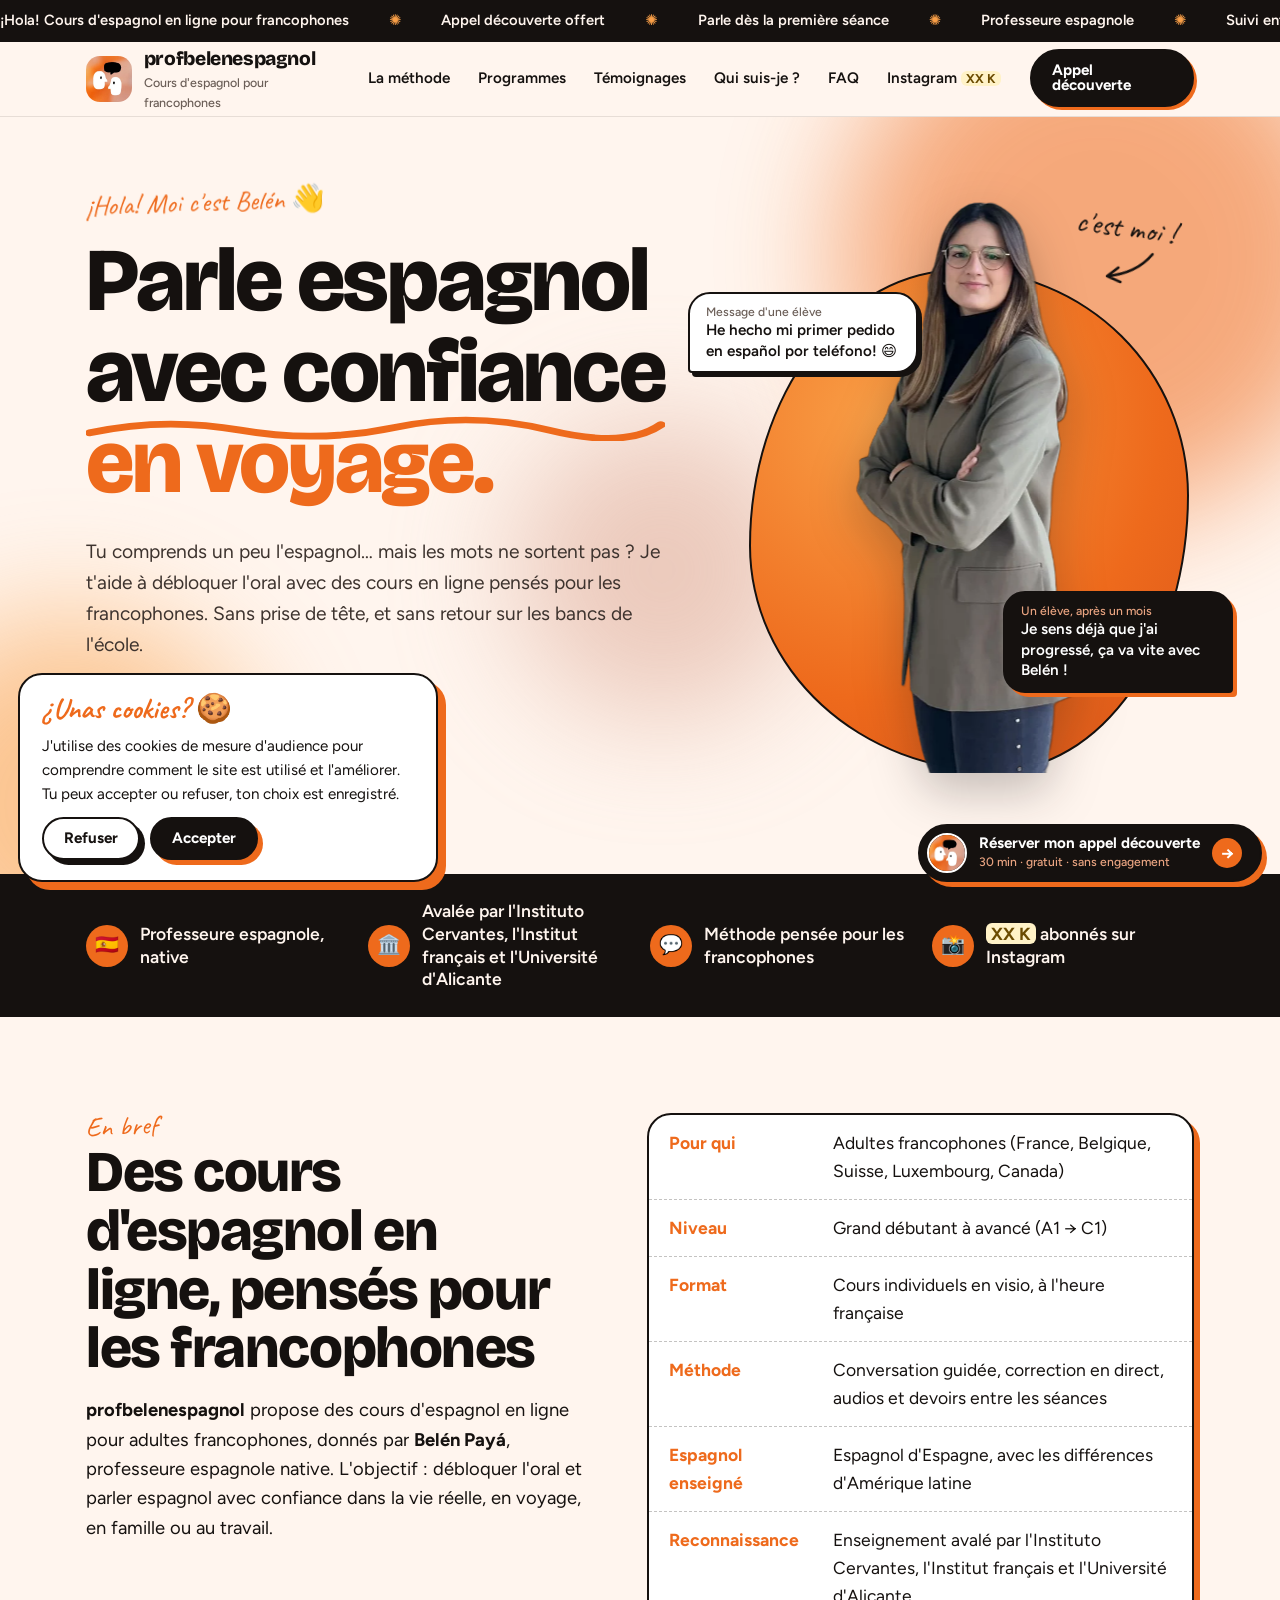
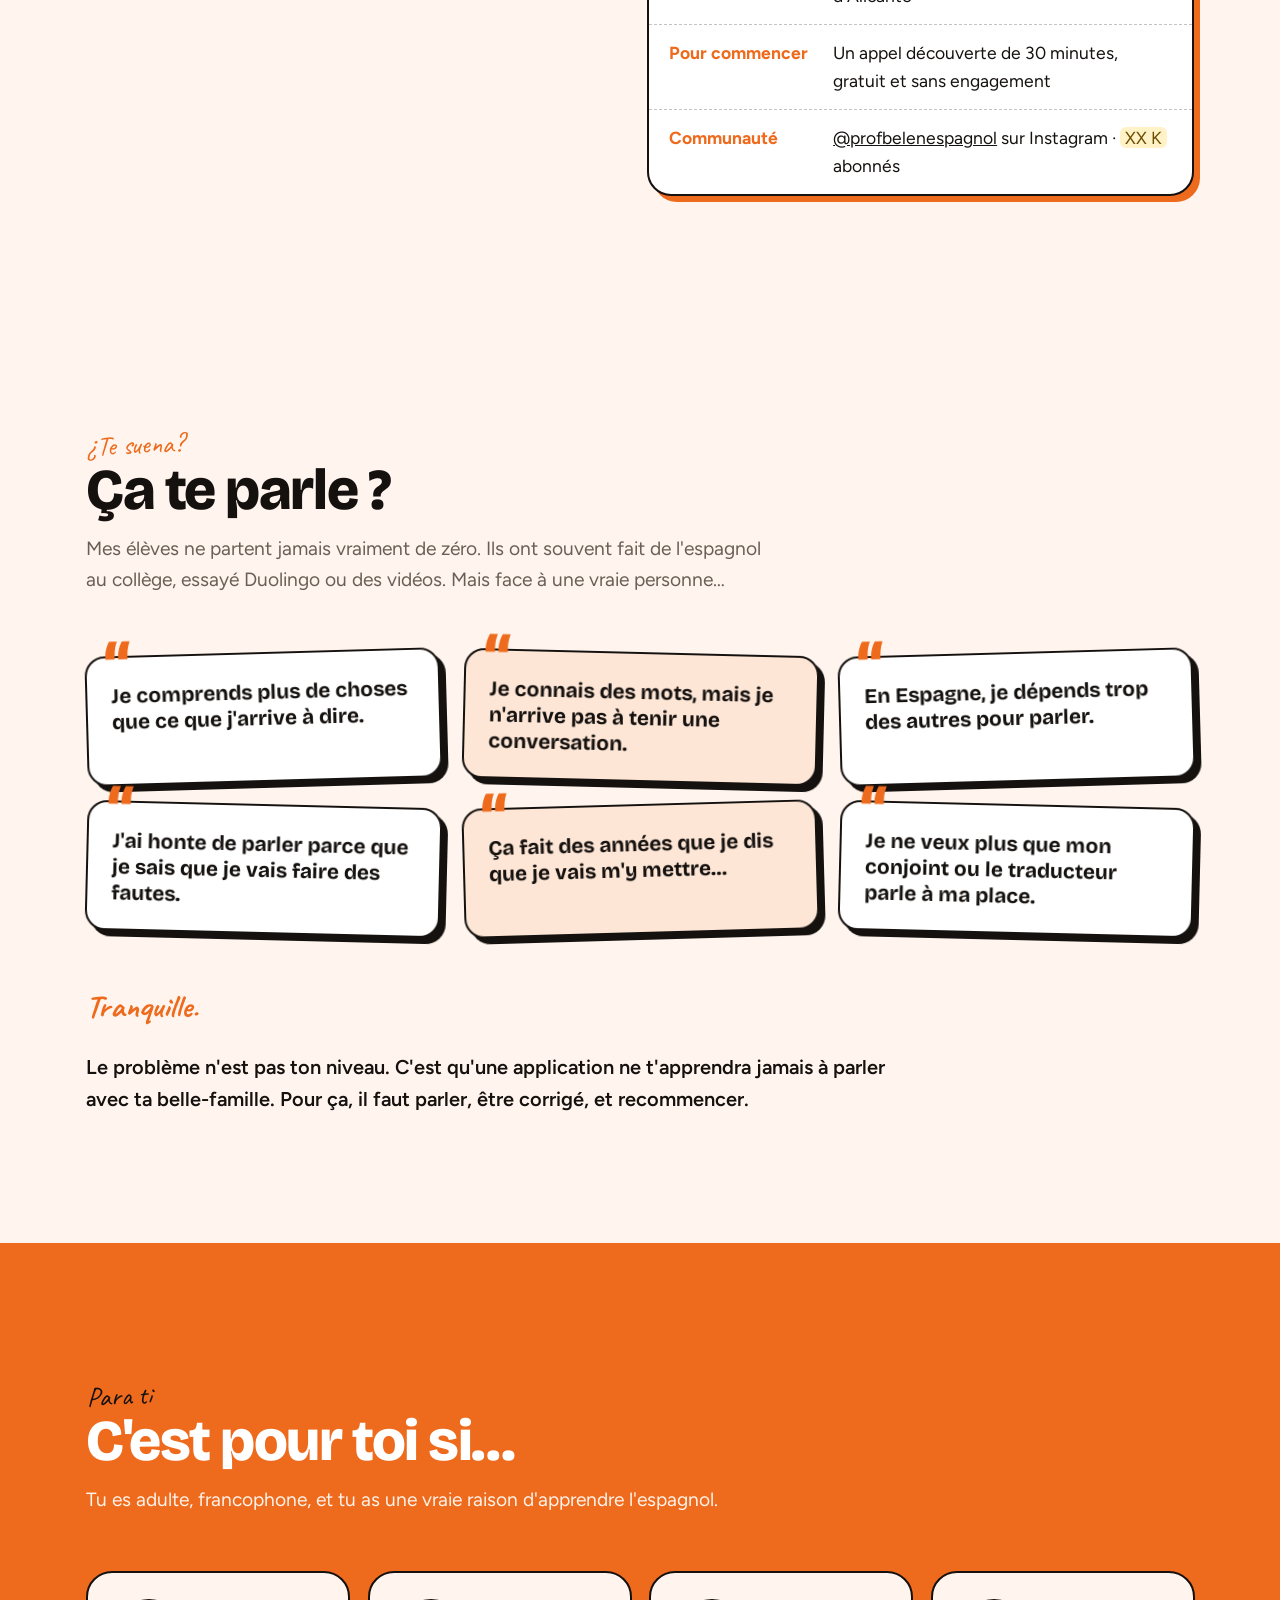
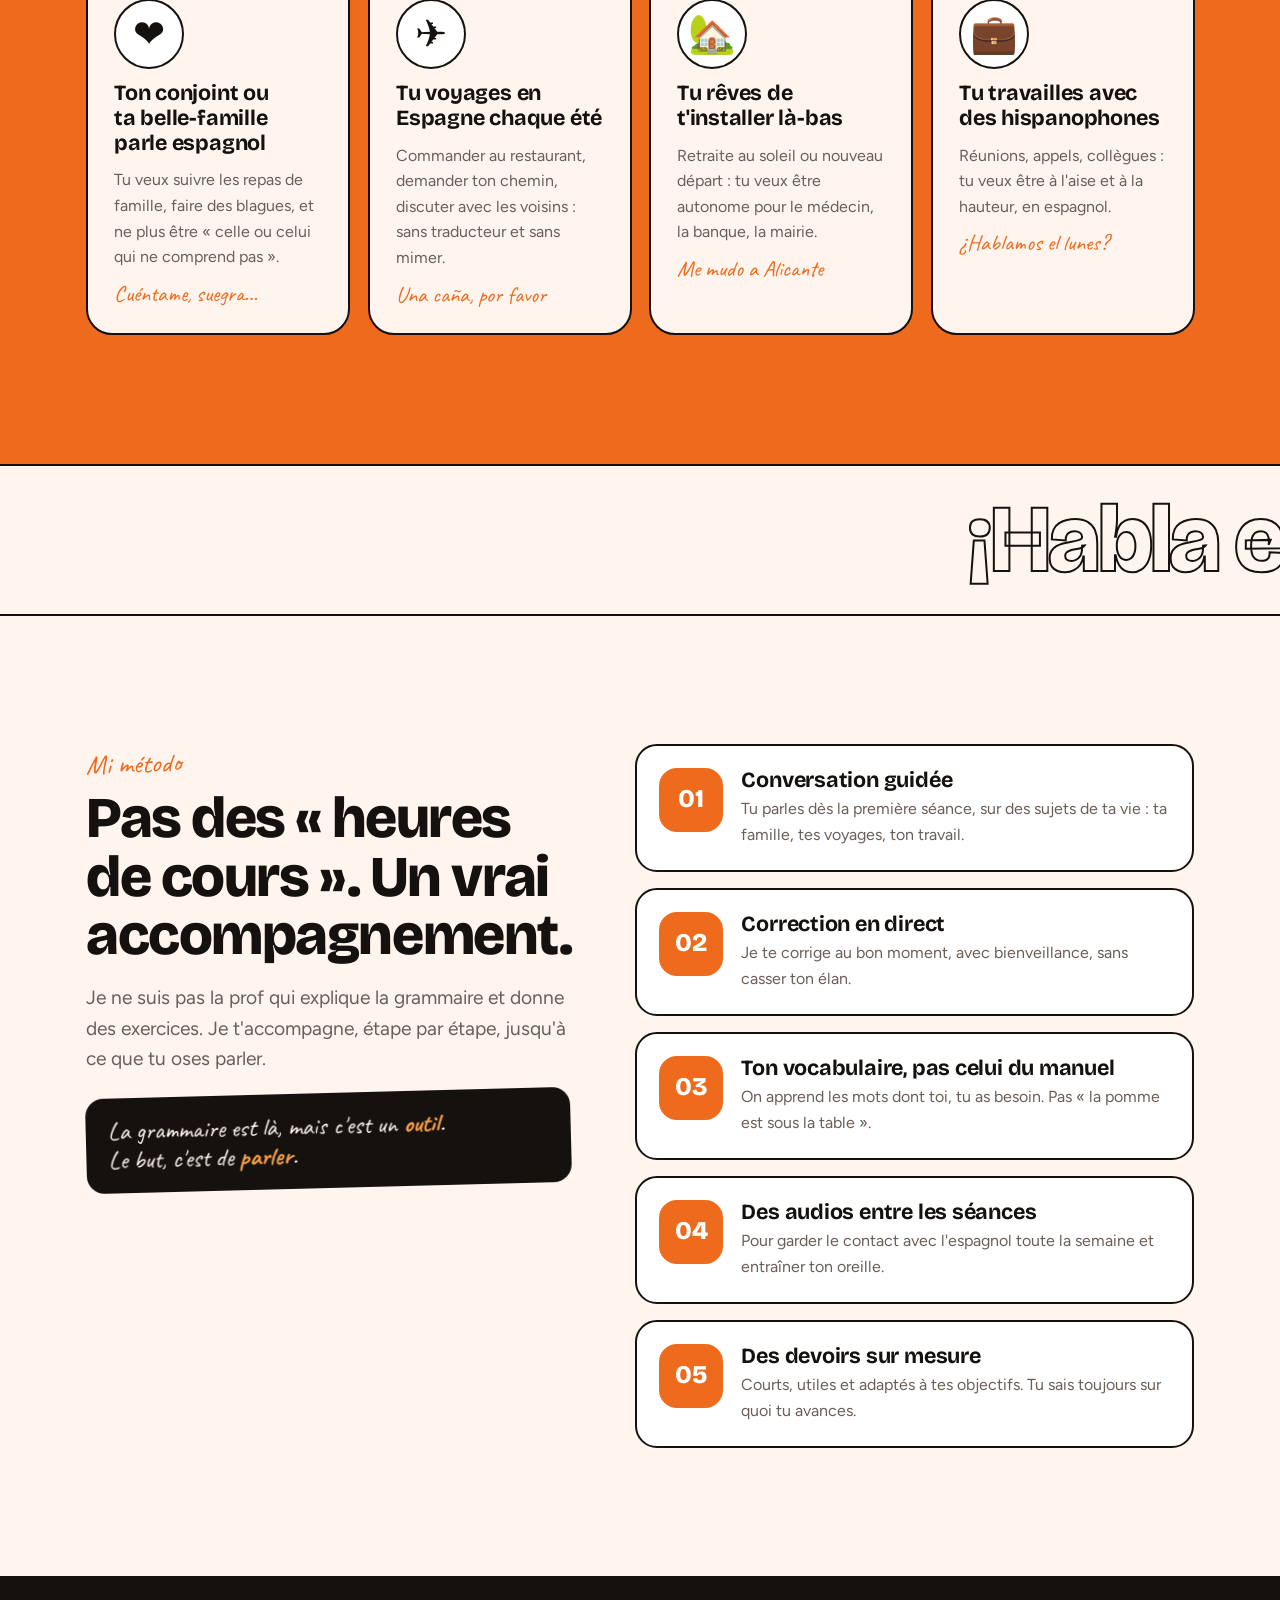
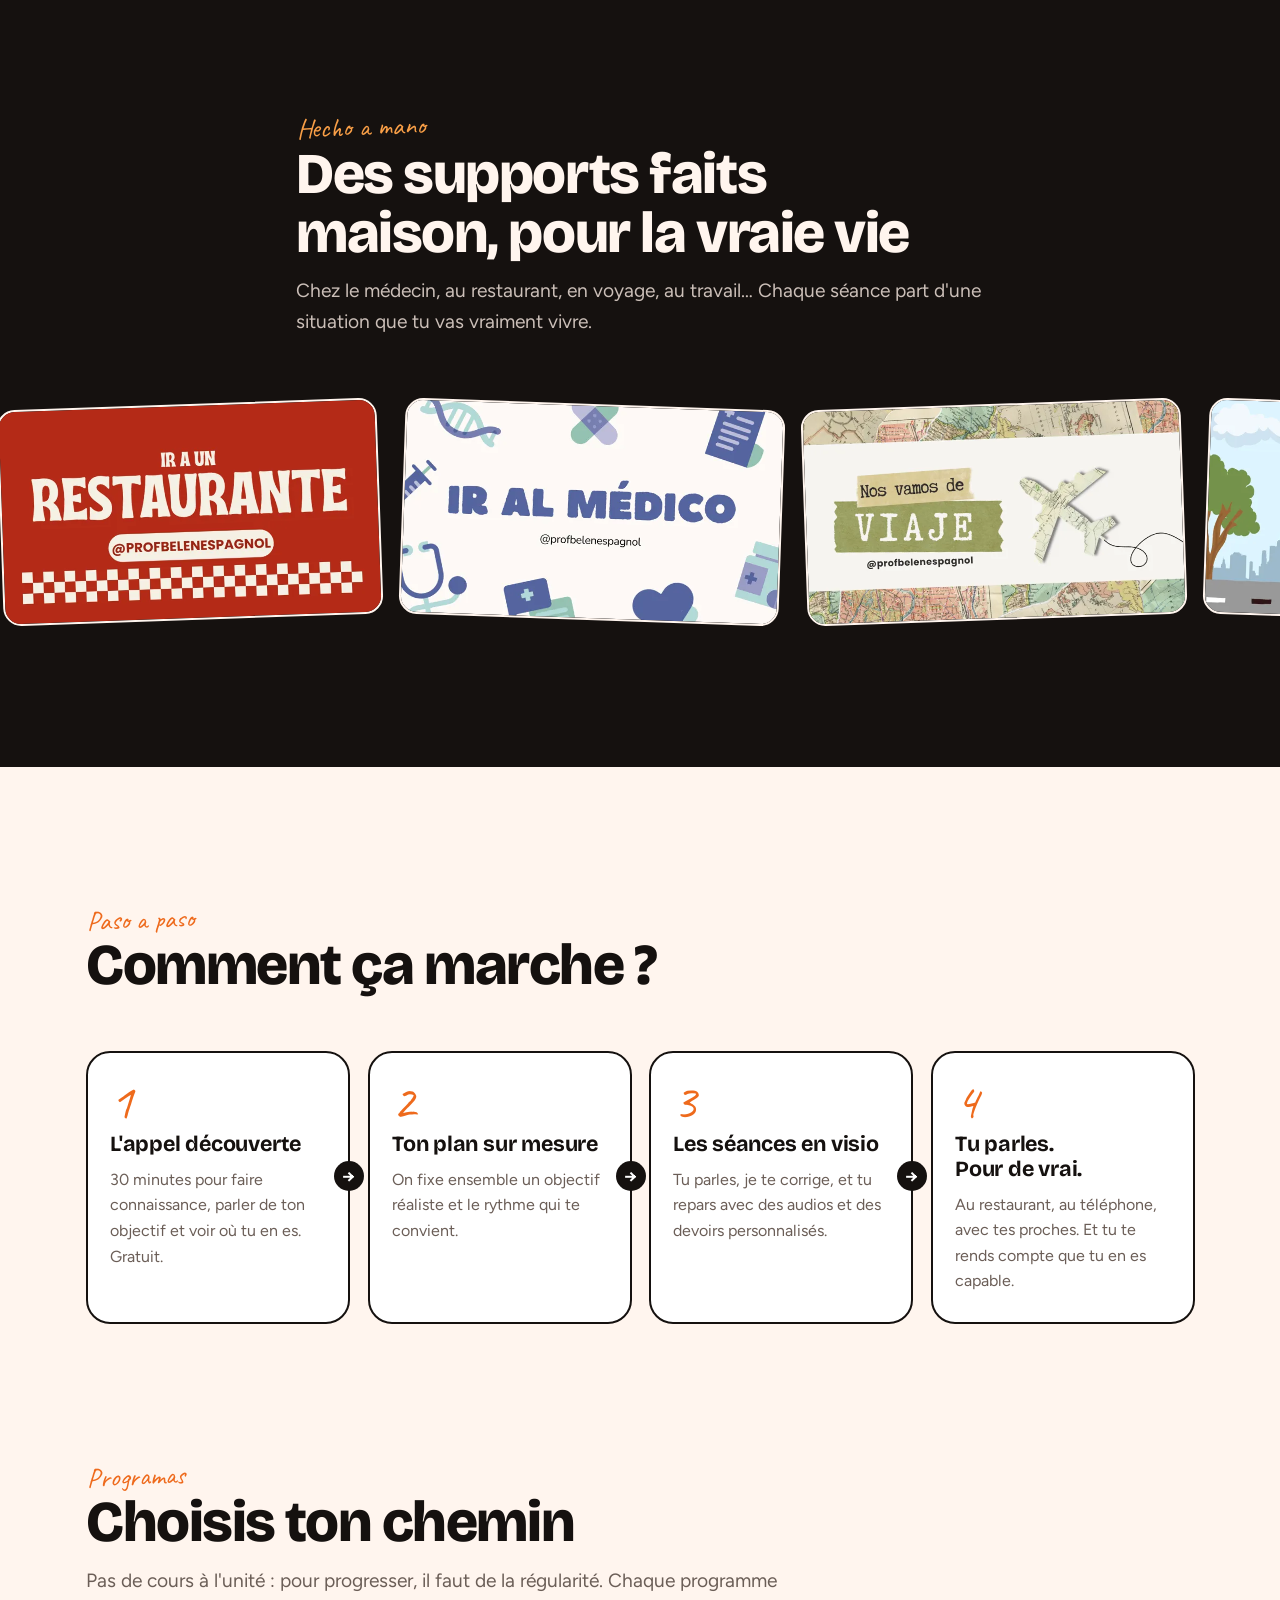
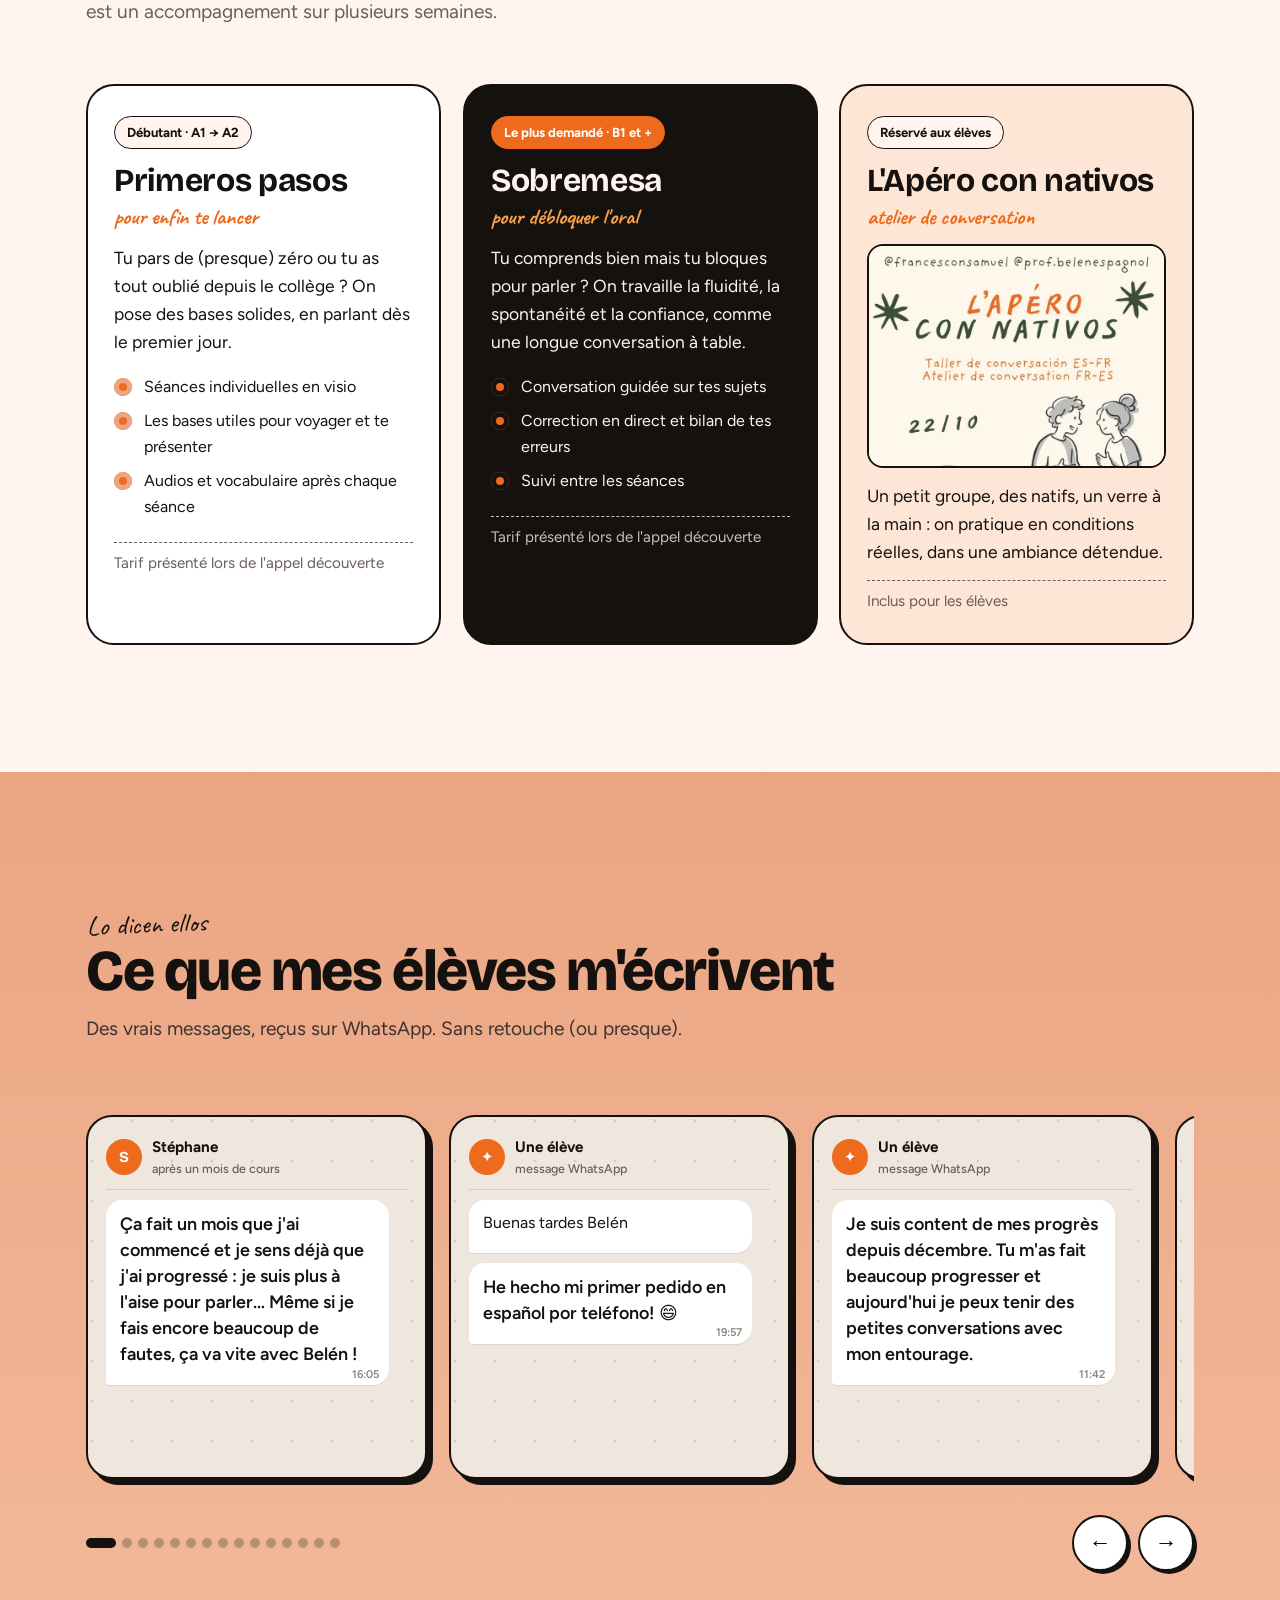
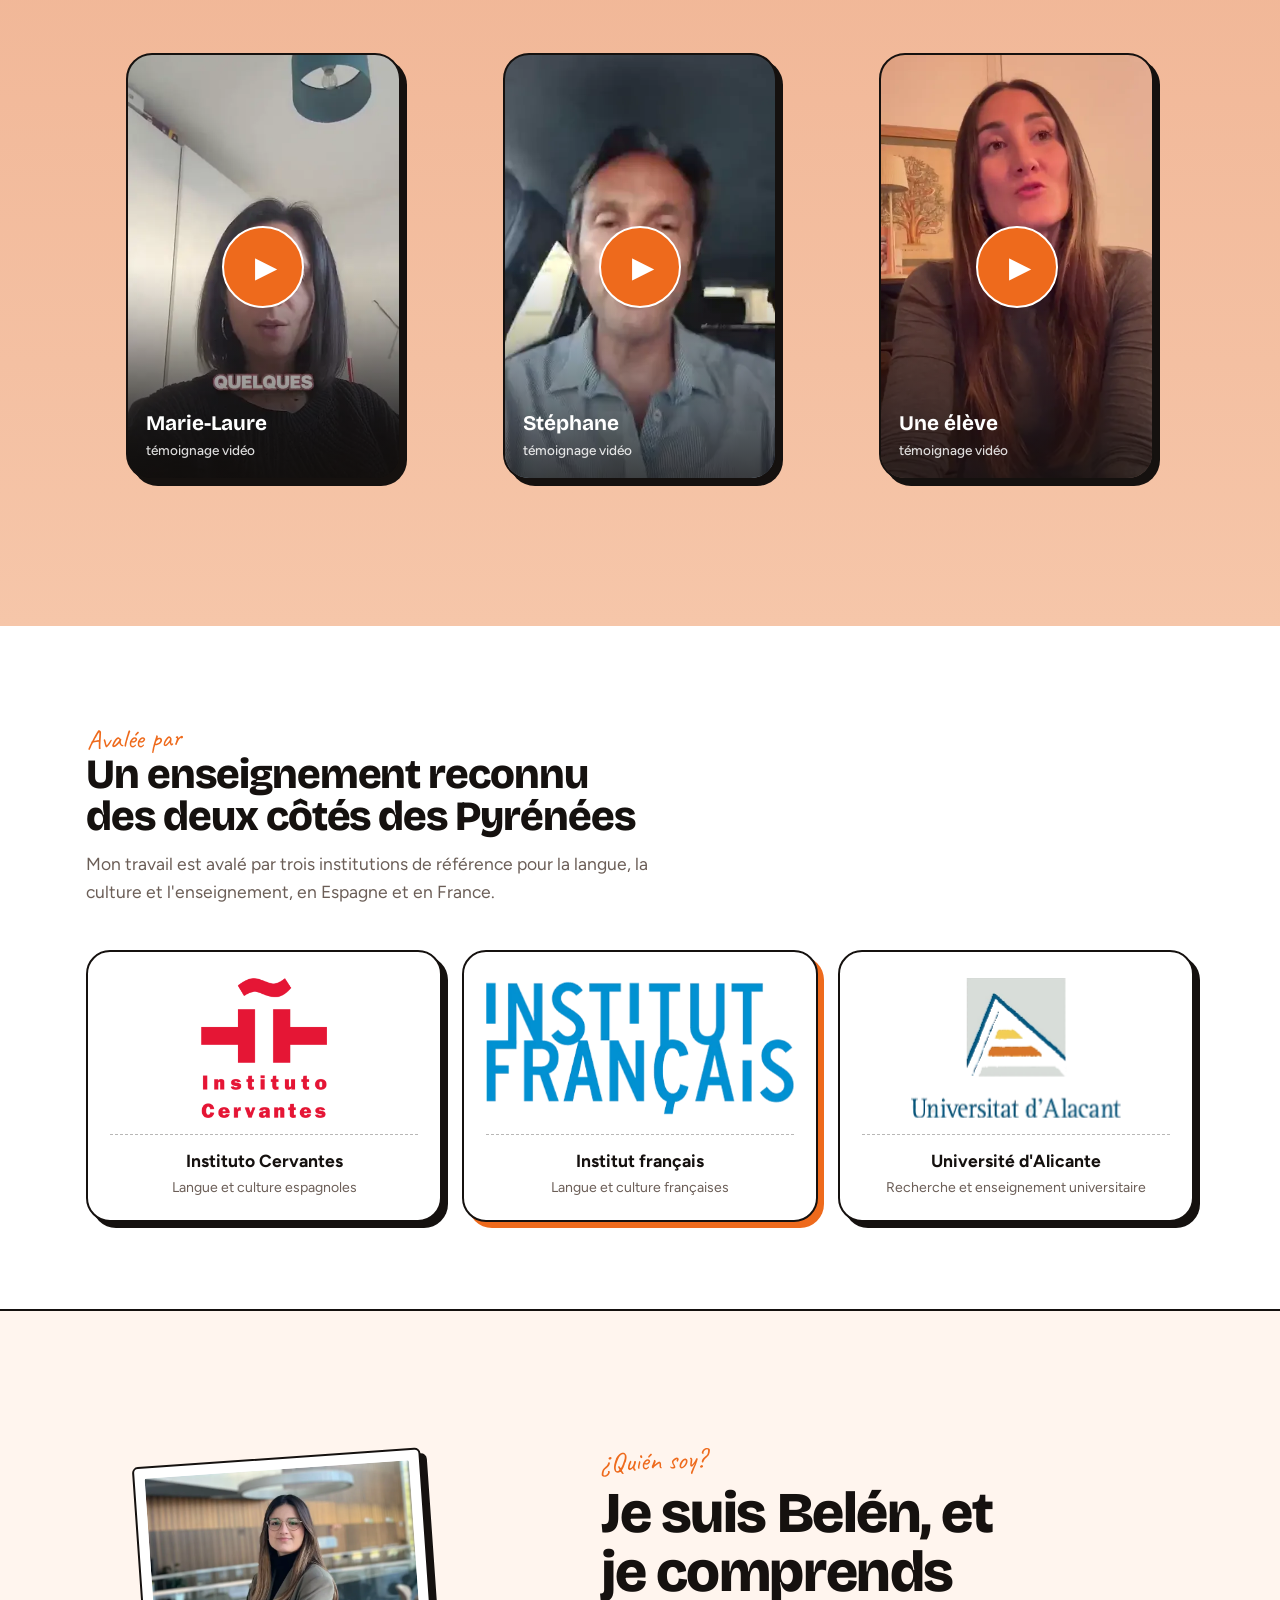
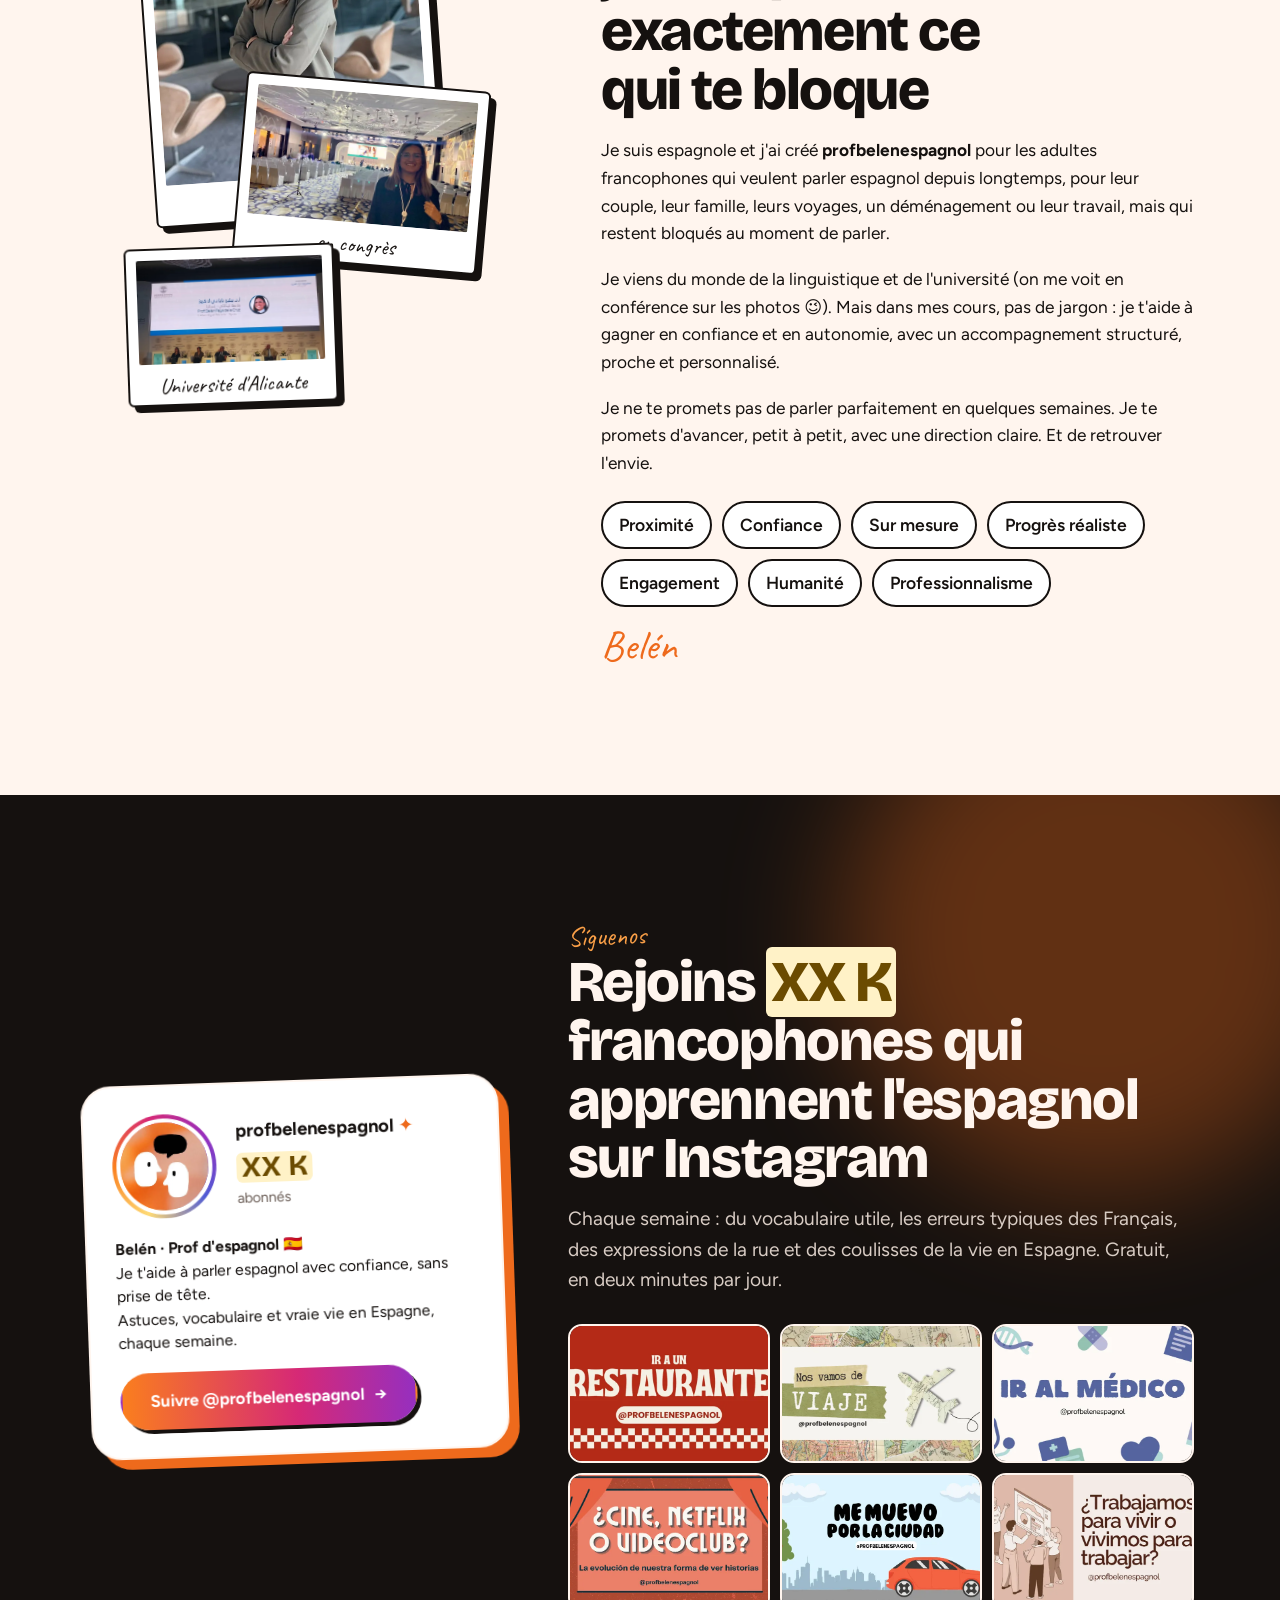
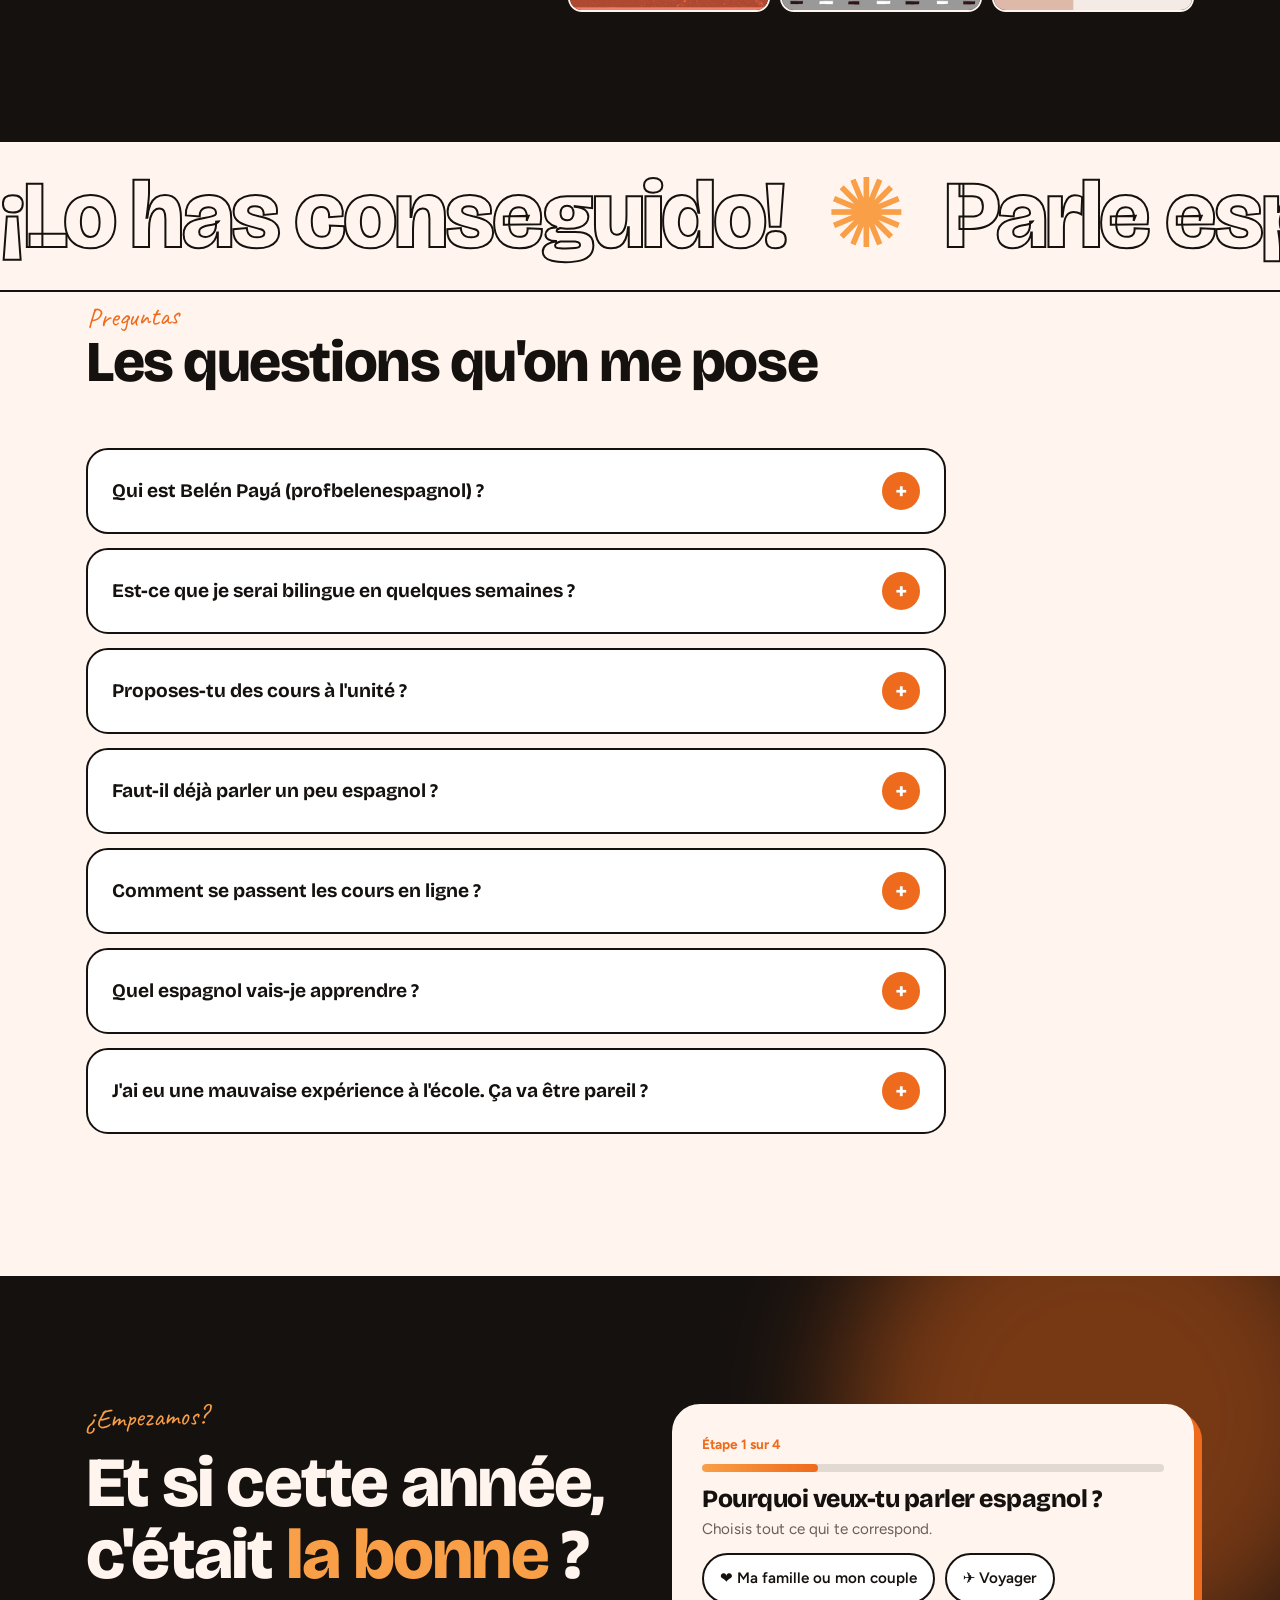
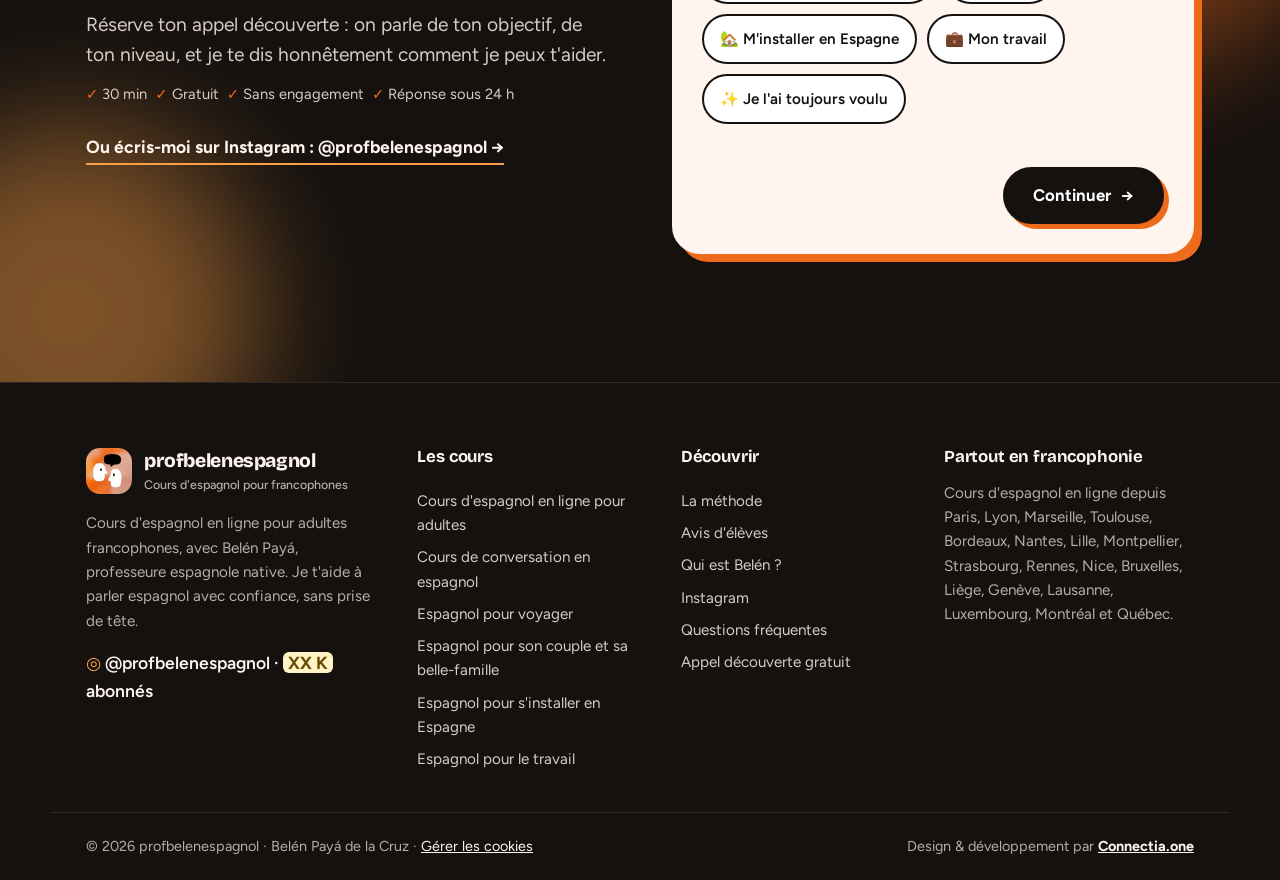
==== commit 17d6b71d: "Formulario en ventana desde el botón flotante + sistema SEO/schema automatizado" ====
--- a/index.html
+++ b/index.html
@@ -17,13 +17,12 @@
 })(window,document,'script','dataLayer','GTM-5VKLF3NR');</script>
 <!-- End Google Tag Manager -->
 <meta name="viewport" content="width=device-width, initial-scale=1">
-<title>Cours d'espagnol en ligne avec Belén</title>
-<meta name="description" content="Cours d'espagnol en ligne pour adultes francophones avec Belén Payá, professeure espagnole native. Débloque l'oral et parle avec confiance : voyage, belle-famille, travail. Appel découverte offert.">
+<!-- SEO:START -->
+<title>Cours d&#x27;espagnol en ligne avec Belén</title>
+<meta name="description" content="Cours d&#x27;espagnol en ligne pour adultes francophones avec Belén Payá, professeure espagnole native. Débloque l&#x27;oral et parle avec confiance : voyage, belle-famille, travail. Appel découverte offert.">
 <meta name="robots" content="index, follow, max-image-preview:large, max-snippet:-1, max-video-preview:-1">
 <meta name="author" content="Belén Payá de la Cruz">
 <meta name="geo.region" content="FR">
-<meta name="language" content="fr-FR">
-
 <link rel="canonical" href="https://profbelenespagnol.fr/">
 <link rel="alternate" hreflang="fr" href="https://profbelenespagnol.fr/">
 <link rel="alternate" hreflang="fr-FR" href="https://profbelenespagnol.fr/">
@@ -33,10 +32,7 @@
 <link rel="alternate" hreflang="fr-CA" href="https://profbelenespagnol.fr/">
 <link rel="alternate" hreflang="x-default" href="https://profbelenespagnol.fr/">
 <link rel="alternate" type="text/plain" title="Résumé pour les IA (llms.txt)" href="/llms.txt">
-<link rel="icon" href="img/favicon.png" type="image/png">
-<link rel="apple-touch-icon" href="img/icon-180.png">
-<link rel="manifest" href="/site.webmanifest">
-<meta name="theme-color" content="#EE6A1C">
+<link rel="sitemap" type="application/xml" href="/sitemap.xml">
 <meta property="og:type" content="website">
 <meta property="og:locale" content="fr_FR">
 <meta property="og:locale:alternate" content="fr_BE">
@@ -44,125 +40,469 @@
 <meta property="og:locale:alternate" content="fr_CA">
 <meta property="og:site_name" content="profbelenespagnol · Belén Payá">
 <meta property="og:url" content="https://profbelenespagnol.fr/">
-<meta property="og:title" content="Cours d'espagnol en ligne pour francophones · Belén Payá">
-<meta property="og:description" content="Parle espagnol avec confiance, sans prise de tête. Cours en visio pour adultes francophones, avec une professeure espagnole native.">
+<meta property="og:title" content="Cours d&#x27;espagnol en ligne pour francophones · Belén Payá">
+<meta property="og:description" content="Cours d&#x27;espagnol en ligne pour adultes francophones avec Belén Payá, professeure espagnole native. Débloque l&#x27;oral et parle avec confiance : voyage, belle-famille, travail. Appel découverte offert.">
 <meta property="og:image" content="https://profbelenespagnol.fr/img/og-cours-espagnol-en-ligne-francophones.jpg">
+<meta property="og:image:secure_url" content="https://profbelenespagnol.fr/img/og-cours-espagnol-en-ligne-francophones.jpg">
+<meta property="og:image:type" content="image/jpeg">
 <meta property="og:image:width" content="1200">
 <meta property="og:image:height" content="630">
-<meta property="og:image:alt" content="Belén Payá, professeure d'espagnol en ligne pour francophones">
+<meta property="og:image:alt" content="Belén Payá, professeure d&#x27;espagnol en ligne pour francophones">
+<meta property="og:see_also" content="https://www.instagram.com/profbelenespagnol/">
+<meta property="og:video" content="https://profbelenespagnol.fr/video/temoignage-marie-laure.mp4">
+<meta property="og:video:type" content="video/mp4">
 <meta name="twitter:card" content="summary_large_image">
-<meta name="twitter:title" content="Cours d'espagnol en ligne pour francophones · Belén Payá">
-<meta name="twitter:description" content="Parle espagnol avec confiance, sans prise de tête. Cours en visio pour adultes francophones.">
+<meta name="twitter:title" content="Cours d&#x27;espagnol en ligne pour francophones · Belén Payá">
+<meta name="twitter:description" content="Cours d&#x27;espagnol en ligne pour adultes francophones avec Belén Payá, professeure espagnole native. Débloque l&#x27;oral et parle avec confiance : voyage, belle-famille, travail. Appel découverte offert.">
 <meta name="twitter:image" content="https://profbelenespagnol.fr/img/og-cours-espagnol-en-ligne-francophones.jpg">
-<link rel="preload" as="image" href="img/belen-professeure-espagnol.webp" fetchpriority="high">
+<meta name="twitter:image:alt" content="Belén Payá, professeure d&#x27;espagnol en ligne pour francophones">
+<link rel="icon" href="/favicon.ico" sizes="any">
+<link rel="icon" type="image/png" sizes="32x32" href="/img/favicon-32.png">
+<link rel="icon" type="image/png" sizes="16x16" href="/img/favicon-16.png">
+<link rel="icon" type="image/png" sizes="96x96" href="/img/favicon-96.png">
+<link rel="apple-touch-icon" sizes="180x180" href="/img/icon-180.png">
+<link rel="manifest" href="/site.webmanifest">
+<meta name="theme-color" content="#EE6A1C">
+<link rel="preload" as="image" href="/img/belen-professeure-espagnol.webp" fetchpriority="high">
 <script type="application/ld+json">
 {
-  "@context": "https://schema.org",
-  "@graph": [
-    {
-      "@type": "WebSite",
-      "@id": "https://profbelenespagnol.fr/#website",
-      "url": "https://profbelenespagnol.fr/",
-      "name": "profbelenespagnol",
-      "alternateName": ["Prof Belén Espagnol", "Belén Payá, cours d'espagnol"],
-      "inLanguage": "fr-FR",
-      "publisher": {"@id": "https://profbelenespagnol.fr/#organisation"}
+ "@context": "https://schema.org",
+ "@graph": [
+  {
+   "@type": "WebSite",
+   "@id": "https://profbelenespagnol.fr/#website",
+   "url": "https://profbelenespagnol.fr/",
+   "name": "profbelenespagnol",
+   "alternateName": [
+    "Prof Belén Espagnol",
+    "Belén Payá, cours d'espagnol"
+   ],
+   "inLanguage": "fr-FR",
+   "publisher": {
+    "@id": "https://profbelenespagnol.fr/#organisation"
+   }
+  },
+  {
+   "@type": [
+    "EducationalOrganization",
+    "ProfessionalService"
+   ],
+   "@id": "https://profbelenespagnol.fr/#organisation",
+   "name": "profbelenespagnol",
+   "alternateName": [
+    "Prof Belén Espagnol",
+    "Belén Payá, cours d'espagnol"
+   ],
+   "url": "https://profbelenespagnol.fr/",
+   "logo": {
+    "@type": "ImageObject",
+    "@id": "https://profbelenespagnol.fr/#logo",
+    "url": "https://profbelenespagnol.fr/img/icon-512.png",
+    "width": 512,
+    "height": 512,
+    "caption": "profbelenespagnol"
+   },
+   "image": "https://profbelenespagnol.fr/img/og-cours-espagnol-en-ligne-francophones.jpg",
+   "description": "Cours d'espagnol en ligne pour adultes francophones de France, Belgique, Suisse, Luxembourg et Canada, avec Belén Payá, professeure espagnole native.",
+   "slogan": "Je t'aide à parler espagnol avec confiance, sans prise de tête.",
+   "founder": {
+    "@id": "https://profbelenespagnol.fr/#belen"
+   },
+   "employee": {
+    "@id": "https://profbelenespagnol.fr/#belen"
+   },
+   "areaServed": [
+    {
+     "@type": "Country",
+     "name": "France"
     },
     {
-      "@type": "WebPage",
-      "@id": "https://profbelenespagnol.fr/#webpage",
-      "url": "https://profbelenespagnol.fr/",
-      "name": "Cours d'espagnol en ligne pour adultes francophones avec Belén Payá",
-      "description": "Cours d'espagnol en ligne pour adultes francophones : conversation guidée, correction en direct, vocabulaire adapté et suivi entre les séances, avec Belén Payá, professeure espagnole native.",
-      "inLanguage": "fr-FR",
-      "isPartOf": {"@id": "https://profbelenespagnol.fr/#website"},
-      "about": {"@id": "https://profbelenespagnol.fr/#cours"},
-      "mainEntity": {"@id": "https://profbelenespagnol.fr/#belen"},
-      "primaryImageOfPage": {"@type": "ImageObject", "url": "https://profbelenespagnol.fr/img/og-cours-espagnol-en-ligne-francophones.jpg", "width": 1200, "height": 630},
-      "datePublished": "2026-11-15",
-      "dateModified": "2026-11-15",
-      "speakable": {"@type": "SpeakableSpecification", "cssSelector": ["#en-bref", "#faq"]}
+     "@type": "Country",
+     "name": "Belgique"
     },
     {
-      "@type": "Person",
-      "@id": "https://profbelenespagnol.fr/#belen",
-      "name": "Belén Payá de la Cruz",
-      "alternateName": ["Belén Payá", "Prof Belén Espagnol", "profbelenespagnol"],
-      "jobTitle": "Professeure d'espagnol pour adultes francophones",
-      "description": "Professeure espagnole native, créatrice de profbelenespagnol, spécialisée dans l'accompagnement des adultes francophones qui veulent débloquer l'oral en espagnol.",
-      "image": "https://profbelenespagnol.fr/img/belen-paya-portrait.webp",
-      "url": "https://profbelenespagnol.fr/",
-      "nationality": {"@type": "Country", "name": "Espagne"},
-      "affiliation": {"@type": "CollegeOrUniversity", "name": "Universidad de Alicante"},
-      "knowsLanguage": [{"@type": "Language", "name": "Espagnol", "alternateName": "es"}, {"@type": "Language", "name": "Français", "alternateName": "fr"}, {"@type": "Language", "name": "Anglais", "alternateName": "en"}],
-      "knowsAbout": ["Enseignement de l'espagnol langue étrangère (ELE)", "Espagnol pour francophones", "Conversation en espagnol", "Linguistique appliquée", "Espagnol pour voyager"],
-      "sameAs": ["https://www.instagram.com/profbelenespagnol/"]
+     "@type": "Country",
+     "name": "Suisse"
     },
     {
-      "@type": ["EducationalOrganization", "ProfessionalService"],
-      "@id": "https://profbelenespagnol.fr/#organisation",
-      "name": "profbelenespagnol",
-      "url": "https://profbelenespagnol.fr/",
-      "logo": "https://profbelenespagnol.fr/img/logo-profbelenespagnol.webp",
-      "image": "https://profbelenespagnol.fr/img/og-cours-espagnol-en-ligne-francophones.jpg",
-      "description": "Cours d'espagnol en ligne pour adultes francophones de France, Belgique, Suisse, Luxembourg et Canada.",
-      "slogan": "Je t'aide à parler espagnol avec confiance, sans prise de tête.",
-      "founder": {"@id": "https://profbelenespagnol.fr/#belen"},
-      "areaServed": [{"@type": "Country", "name": "France"}, {"@type": "Country", "name": "Belgique"}, {"@type": "Country", "name": "Suisse"}, {"@type": "Country", "name": "Luxembourg"}, {"@type": "Country", "name": "Canada"}],
-      "availableLanguage": ["fr", "es"],
-      "knowsLanguage": ["fr", "es"],
-      "sameAs": ["https://www.instagram.com/profbelenespagnol/"]
+     "@type": "Country",
+     "name": "Luxembourg"
     },
     {
-      "@type": "Course",
-      "@id": "https://profbelenespagnol.fr/#cours",
-      "name": "Cours d'espagnol en ligne pour adultes francophones",
-      "description": "Accompagnement personnalisé en visio pour apprendre à parler espagnol avec confiance : conversation guidée, correction en direct, vocabulaire de la vie réelle, audios et devoirs entre les séances.",
-      "inLanguage": "es",
-      "availableLanguage": ["fr", "es"],
-      "educationalLevel": "Débutant à avancé (A1 à C1)",
-      "teaches": ["Expression orale en espagnol", "Compréhension orale", "Vocabulaire du quotidien", "Espagnol pour voyager", "Espagnol en famille"],
-      "audience": {"@type": "EducationalAudience", "audienceType": "Adultes francophones"},
-      "provider": {"@id": "https://profbelenespagnol.fr/#organisation"},
-      "hasCourseInstance": [
-        {"@type": "CourseInstance", "name": "Primeros pasos (A1–A2)", "courseMode": "online", "instructor": {"@id": "https://profbelenespagnol.fr/#belen"}},
-        {"@type": "CourseInstance", "name": "Sobremesa, conversation (B1 et plus)", "courseMode": "online", "instructor": {"@id": "https://profbelenespagnol.fr/#belen"}}
-      ]
+     "@type": "Country",
+     "name": "Canada"
+    }
+   ],
+   "availableLanguage": [
+    "fr",
+    "es"
+   ],
+   "knowsLanguage": [
+    "fr",
+    "es"
+   ],
+   "priceRange": "€€",
+   "contactPoint": {
+    "@type": "ContactPoint",
+    "contactType": "customer support",
+    "url": "https://profbelenespagnol.fr/#contact",
+    "availableLanguage": [
+     "French",
+     "Spanish"
+    ],
+    "areaServed": [
+     "FR",
+     "BE",
+     "CH",
+     "LU",
+     "CA"
+    ]
+   },
+   "hasOfferCatalog": {
+    "@type": "OfferCatalog",
+    "name": "Cours d'espagnol en ligne",
+    "itemListElement": [
+     {
+      "@type": "Offer",
+      "itemOffered": {
+       "@type": "Service",
+       "name": "Primeros pasos",
+       "description": "Accompagnement pour débutants (A1–A2) : bases solides et conversation dès le premier jour.",
+       "provider": {
+        "@id": "https://profbelenespagnol.fr/#organisation"
+       }
+      }
+     },
+     {
+      "@type": "Offer",
+      "itemOffered": {
+       "@type": "Service",
+       "name": "Sobremesa",
+       "description": "Accompagnement conversation (B1 et plus) pour débloquer l'oral et gagner en fluidité.",
+       "provider": {
+        "@id": "https://profbelenespagnol.fr/#organisation"
+       }
+      }
+     },
+     {
+      "@type": "Offer",
+      "itemOffered": {
+       "@type": "Service",
+       "name": "Appel découverte",
+       "description": "Appel de 30 minutes, gratuit et sans engagement, pour définir ton objectif et ton niveau.",
+       "provider": {
+        "@id": "https://profbelenespagnol.fr/#organisation"
+       }
+      },
+      "price": "0",
+      "priceCurrency": "EUR"
+     }
+    ]
+   },
+   "sameAs": [
+    "https://www.instagram.com/profbelenespagnol/"
+   ]
+  },
+  {
+   "@type": "Person",
+   "@id": "https://profbelenespagnol.fr/#belen",
+   "name": "Belén Payá de la Cruz",
+   "alternateName": [
+    "Belén Payá",
+    "Prof Belén Espagnol",
+    "profbelenespagnol"
+   ],
+   "jobTitle": "Professeure d'espagnol pour adultes francophones",
+   "description": "Professeure espagnole native, créatrice de profbelenespagnol, spécialisée dans l'accompagnement des adultes francophones qui veulent débloquer l'oral en espagnol.",
+   "image": "https://profbelenespagnol.fr/img/belen-paya-portrait.webp",
+   "url": "https://profbelenespagnol.fr/",
+   "nationality": {
+    "@type": "Country",
+    "name": "Espagne"
+   },
+   "affiliation": [
+    {
+     "@type": "CollegeOrUniversity",
+     "name": "Universidad de Alicante"
+    }
+   ],
+   "knowsLanguage": [
+    {
+     "@type": "Language",
+     "name": "Espagnol",
+     "alternateName": "es"
     },
     {
-      "@type": "FAQPage",
-      "@id": "https://profbelenespagnol.fr/#faq",
-      "mainEntity": [
-        {"@type": "Question", "name": "Qui est Belén Payá (profbelenespagnol) ?", "acceptedAnswer": {"@type": "Answer", "text": "Belén Payá de la Cruz est une professeure d'espagnol native, originaire d'Espagne, qui donne des cours d'espagnol en ligne aux adultes francophones. Elle est connue sur Instagram sous le nom @profbelenespagnol."}},
-        {"@type": "Question", "name": "Est-ce que je serai bilingue en quelques semaines ?", "acceptedAnswer": {"@type": "Answer", "text": "Non. Mais avec un accompagnement régulier, tu peux tenir tes premières vraies conversations en quelques mois et gagner en confiance dès les premières séances."}},
-        {"@type": "Question", "name": "Proposes-tu des cours d'espagnol à l'unité ?", "acceptedAnswer": {"@type": "Answer", "text": "Non. Belén propose un accompagnement sur plusieurs semaines, avec un objectif clair et un suivi entre les séances, car la régularité est la clé pour parler."}},
-        {"@type": "Question", "name": "Faut-il déjà parler un peu espagnol ?", "acceptedAnswer": {"@type": "Answer", "text": "Non. Les cours accueillent les grands débutants comme les personnes qui comprennent beaucoup mais bloquent à l'oral."}},
-        {"@type": "Question", "name": "Comment se passent les cours d'espagnol en ligne ?", "acceptedAnswer": {"@type": "Answer", "text": "En visio, depuis chez toi, à l'heure française. Entre les séances, tu reçois des audios, ton vocabulaire et des devoirs personnalisés."}},
-        {"@type": "Question", "name": "Quel espagnol vais-je apprendre ?", "acceptedAnswer": {"@type": "Answer", "text": "L'espagnol d'Espagne, avec les principales différences de l'espagnol d'Amérique latine expliquées en cours."}},
-        {"@type": "Question", "name": "J'ai eu une mauvaise expérience de l'espagnol à l'école. Ça va être pareil ?", "acceptedAnswer": {"@type": "Answer", "text": "Non : pas de notes ni de pression. On a le droit de se tromper, c'est comme ça qu'on apprend à parler."}}
-      ]
+     "@type": "Language",
+     "name": "Français",
+     "alternateName": "fr"
     },
     {
-      "@type": "VideoObject",
-      "name": "Témoignage de Marie-Laure, élève de Belén Payá",
-      "description": "Marie-Laure, élève francophone, raconte ses cours d'espagnol en ligne avec Belén.",
-      "thumbnailUrl": "https://profbelenespagnol.fr/img/poster-temoignage-marie-laure.webp",
-      "contentUrl": "https://profbelenespagnol.fr/video/temoignage-marie-laure.mp4",
-      "uploadDate": "2026-11-15",
-      "inLanguage": "fr"
+     "@type": "Language",
+     "name": "Anglais",
+     "alternateName": "en"
+    }
+   ],
+   "knowsAbout": [
+    "Enseignement de l'espagnol langue étrangère (ELE)",
+    "Espagnol pour francophones",
+    "Conversation en espagnol",
+    "Linguistique appliquée",
+    "Espagnol pour voyager",
+    "Espagnol en famille"
+   ],
+   "worksFor": {
+    "@id": "https://profbelenespagnol.fr/#organisation"
+   },
+   "sameAs": [
+    "https://www.instagram.com/profbelenespagnol/"
+   ]
+  },
+  {
+   "@type": "WebPage",
+   "@id": "https://profbelenespagnol.fr/#webpage",
+   "url": "https://profbelenespagnol.fr/",
+   "name": "Cours d'espagnol en ligne avec Belén",
+   "description": "Cours d'espagnol en ligne pour adultes francophones avec Belén Payá, professeure espagnole native. Débloque l'oral et parle avec confiance : voyage, belle-famille, travail. Appel découverte offert.",
+   "inLanguage": "fr-FR",
+   "isPartOf": {
+    "@id": "https://profbelenespagnol.fr/#website"
+   },
+   "about": {
+    "@id": "https://profbelenespagnol.fr/#organisation"
+   },
+   "author": {
+    "@id": "https://profbelenespagnol.fr/#belen"
+   },
+   "publisher": {
+    "@id": "https://profbelenespagnol.fr/#organisation"
+   },
+   "primaryImageOfPage": {
+    "@type": "ImageObject",
+    "url": "https://profbelenespagnol.fr/img/og-cours-espagnol-en-ligne-francophones.jpg",
+    "width": 1200,
+    "height": 630
+   },
+   "datePublished": "2026-11-15",
+   "dateModified": "2026-11-15",
+   "keywords": "cours d'espagnol en ligne, professeur d'espagnol natif, cours d'espagnol pour adultes, apprendre l'espagnol, conversation espagnol en ligne",
+   "speakable": {
+    "@type": "SpeakableSpecification",
+    "cssSelector": [
+     "#en-bref",
+     "#faq"
+    ]
+   },
+   "mainEntity": {
+    "@id": "https://profbelenespagnol.fr/#belen"
+   }
+  },
+  {
+   "@type": "Course",
+   "@id": "https://profbelenespagnol.fr/#cours",
+   "name": "Cours d'espagnol en ligne pour adultes francophones",
+   "description": "Accompagnement personnalisé en visio pour parler espagnol avec confiance : conversation guidée, correction en direct, vocabulaire de la vie réelle, audios et devoirs entre les séances.",
+   "inLanguage": "es",
+   "availableLanguage": [
+    "fr",
+    "es"
+   ],
+   "educationalLevel": "Débutant à avancé (A1 à C1)",
+   "teaches": [
+    "Expression orale en espagnol",
+    "Compréhension orale",
+    "Vocabulaire du quotidien",
+    "Espagnol pour voyager",
+    "Espagnol en famille"
+   ],
+   "audience": {
+    "@type": "EducationalAudience",
+    "audienceType": "Adultes francophones"
+   },
+   "provider": {
+    "@id": "https://profbelenespagnol.fr/#organisation"
+   },
+   "image": "https://profbelenespagnol.fr/img/og-cours-espagnol-en-ligne-francophones.jpg",
+   "offers": [
+    {
+     "@type": "Offer",
+     "category": "Paid",
+     "availability": "https://schema.org/InStock",
+     "url": "https://profbelenespagnol.fr/#contact"
+    }
+   ],
+   "hasCourseInstance": [
+    {
+     "@type": "CourseInstance",
+     "name": "Primeros pasos (Débutant (A1–A2))",
+     "courseMode": "Online",
+     "courseWorkload": "PT1H",
+     "inLanguage": "es",
+     "instructor": {
+      "@id": "https://profbelenespagnol.fr/#belen"
+     },
+     "location": {
+      "@type": "VirtualLocation",
+      "url": "https://profbelenespagnol.fr/#contact"
+     }
     },
     {
-      "@type": "VideoObject",
-      "name": "Témoignage de Stéphane, élève de Belén Payá",
-      "description": "Stéphane, élève francophone, parle de ses progrès en espagnol avec Belén.",
-      "thumbnailUrl": "https://profbelenespagnol.fr/img/poster-temoignage-stephane.webp",
-      "contentUrl": "https://profbelenespagnol.fr/video/temoignage-stephane.mp4",
-      "uploadDate": "2026-11-15",
-      "inLanguage": "fr"
+     "@type": "CourseInstance",
+     "name": "Sobremesa (Intermédiaire et avancé (B1 et plus))",
+     "courseMode": "Online",
+     "courseWorkload": "PT1H",
+     "inLanguage": "es",
+     "instructor": {
+      "@id": "https://profbelenespagnol.fr/#belen"
+     },
+     "location": {
+      "@type": "VirtualLocation",
+      "url": "https://profbelenespagnol.fr/#contact"
+     }
     }
-  ]
+   ]
+  },
+  {
+   "@type": "FAQPage",
+   "@id": "https://profbelenespagnol.fr/#faq",
+   "isPartOf": {
+    "@id": "https://profbelenespagnol.fr/#webpage"
+   },
+   "mainEntity": [
+    {
+     "@type": "Question",
+     "name": "Qui est Belén Payá (profbelenespagnol) ?",
+     "acceptedAnswer": {
+      "@type": "Answer",
+      "text": "Belén Payá de la Cruz est une professeure d'espagnol native, originaire d'Espagne, qui donne des cours d'espagnol en ligne aux adultes francophones. Tu la connais peut-être sur Instagram, où elle partage chaque semaine des astuces sous le nom @profbelenespagnol."
+     }
+    },
+    {
+     "@type": "Question",
+     "name": "Est-ce que je serai bilingue en quelques semaines ?",
+     "acceptedAnswer": {
+      "@type": "Answer",
+      "text": "Soyons honnêtes : non. Mais avec un accompagnement régulier, tu peux tenir tes premières vraies conversations en quelques mois, et gagner en confiance dès les premières séances."
+     }
+    },
+    {
+     "@type": "Question",
+     "name": "Proposes-tu des cours à l'unité ?",
+     "acceptedAnswer": {
+      "@type": "Answer",
+      "text": "Non. Pour progresser vraiment, il faut de la régularité. Je propose un accompagnement sur plusieurs semaines, avec un objectif clair et un suivi entre les séances."
+     }
+    },
+    {
+     "@type": "Question",
+     "name": "Faut-il déjà parler un peu espagnol ?",
+     "acceptedAnswer": {
+      "@type": "Answer",
+      "text": "Non. J'accompagne les grands débutants comme les personnes qui comprennent beaucoup mais qui bloquent à l'oral."
+     }
+    },
+    {
+     "@type": "Question",
+     "name": "Comment se passent les cours en ligne ?",
+     "acceptedAnswer": {
+      "@type": "Answer",
+      "text": "En visio, depuis chez toi, à l'heure française. Entre les séances, tu reçois des audios, ton vocabulaire et des devoirs personnalisés."
+     }
+    },
+    {
+     "@type": "Question",
+     "name": "Quel espagnol vais-je apprendre ?",
+     "acceptedAnswer": {
+      "@type": "Answer",
+      "text": "Je suis espagnole : tu apprends l'espagnol d'Espagne, et je t'explique les principales différences avec l'espagnol d'Amérique latine."
+     }
+    },
+    {
+     "@type": "Question",
+     "name": "J'ai eu une mauvaise expérience à l'école. Ça va être pareil ?",
+     "acceptedAnswer": {
+      "@type": "Answer",
+      "text": "C'est le cas de beaucoup de mes élèves ! Ici, pas de notes ni de pression : on a le droit de se tromper, c'est même comme ça qu'on apprend."
+     }
+    }
+   ]
+  },
+  {
+   "@type": "VideoObject",
+   "name": "Témoignage de Marie-Laure, élève de Belén Payá",
+   "description": "Marie-Laure, élève francophone, raconte ses cours d'espagnol en ligne avec Belén.",
+   "thumbnailUrl": "https://profbelenespagnol.fr/img/poster-temoignage-marie-laure.webp",
+   "contentUrl": "https://profbelenespagnol.fr/video/temoignage-marie-laure.mp4",
+   "uploadDate": "2026-11-15",
+   "duration": "PT1M35S",
+   "inLanguage": "fr",
+   "publisher": {
+    "@id": "https://profbelenespagnol.fr/#organisation"
+   },
+   "isPartOf": {
+    "@id": "https://profbelenespagnol.fr/#webpage"
+   }
+  },
+  {
+   "@type": "VideoObject",
+   "name": "Témoignage de Stéphane, élève de Belén Payá",
+   "description": "Stéphane, élève francophone, parle de ses progrès en espagnol avec Belén.",
+   "thumbnailUrl": "https://profbelenespagnol.fr/img/poster-temoignage-stephane.webp",
+   "contentUrl": "https://profbelenespagnol.fr/video/temoignage-stephane.mp4",
+   "uploadDate": "2026-11-15",
+   "duration": "PT1M36S",
+   "inLanguage": "fr",
+   "publisher": {
+    "@id": "https://profbelenespagnol.fr/#organisation"
+   },
+   "isPartOf": {
+    "@id": "https://profbelenespagnol.fr/#webpage"
+   }
+  },
+  {
+   "@type": "VideoObject",
+   "name": "Témoignage d'une élève de Belén Payá",
+   "description": "Une élève francophone partage son expérience des cours d'espagnol en ligne avec Belén.",
+   "thumbnailUrl": "https://profbelenespagnol.fr/img/poster-temoignage-eleve.webp",
+   "contentUrl": "https://profbelenespagnol.fr/video/temoignage-eleve.mp4",
+   "uploadDate": "2026-11-15",
+   "duration": "PT1M10S",
+   "inLanguage": "fr",
+   "publisher": {
+    "@id": "https://profbelenespagnol.fr/#organisation"
+   },
+   "isPartOf": {
+    "@id": "https://profbelenespagnol.fr/#webpage"
+   }
+  },
+  {
+   "@type": "ImageObject",
+   "contentUrl": "https://profbelenespagnol.fr/img/belen-paya-portrait.webp",
+   "caption": "Belén Payá, professeure d'espagnol pour francophones",
+   "creditText": "profbelenespagnol",
+   "creator": {
+    "@id": "https://profbelenespagnol.fr/#belen"
+   },
+   "copyrightNotice": "© 2026 profbelenespagnol",
+   "license": "https://profbelenespagnol.fr/",
+   "acquireLicensePage": "https://profbelenespagnol.fr/#contact"
+  },
+  {
+   "@type": "ImageObject",
+   "contentUrl": "https://profbelenespagnol.fr/img/belen-professeure-espagnol.webp",
+   "caption": "Belén Payá, créatrice de profbelenespagnol",
+   "creditText": "profbelenespagnol",
+   "creator": {
+    "@id": "https://profbelenespagnol.fr/#belen"
+   },
+   "copyrightNotice": "© 2026 profbelenespagnol",
+   "license": "https://profbelenespagnol.fr/",
+   "acquireLicensePage": "https://profbelenespagnol.fr/#contact"
+  }
+ ]
 }
 </script>
+<!-- SEO:END -->
 <link rel="preconnect" href="https://fonts.googleapis.com">
 <link rel="preconnect" href="https://fonts.gstatic.com" crossorigin>
 <link href="https://fonts.googleapis.com/css2?family=Bricolage+Grotesque:opsz,wght@12..96,500;12..96,700;12..96,800&family=Caveat:wght@600;700&family=Figtree:wght@400;500;600;700&display=swap" rel="stylesheet">
@@ -644,6 +984,31 @@
 .ck-btns .btn { padding: 12px 20px; font-size: .95rem; }
 .ck-link { background: none; border: 0; padding: 0; color: var(--nube); font: inherit; text-decoration: underline; cursor: pointer; }
 @media (max-width: 520px) { .cookies { left: 10px; right: 10px; bottom: 10px; max-width: none; } }
+
+/* Bouton flottant + formulaire en fenêtre */
+.cta-float { position: fixed; right: 18px; bottom: 18px; z-index: 60; display: flex; align-items: center; gap: 12px; font: inherit; color: var(--blanco); background: var(--tinta); border: 2px solid var(--tinta); border-radius: 999px; padding: 7px 18px 7px 7px; cursor: pointer; box-shadow: 5px 5px 0 var(--orange); transition: transform .3s cubic-bezier(.2,.9,.3,1.5), box-shadow .3s; text-align: left; }
+.cta-float:hover { transform: translateY(-4px) rotate(-1.5deg); box-shadow: 8px 8px 0 var(--orange); }
+.cta-float img { width: 40px; height: 40px; border-radius: 50%; border: 2px solid var(--blanco); }
+.cta-float b { display: block; font-size: .95rem; line-height: 1.2; }
+.cta-float small { display: block; font-size: .76rem; color: var(--melocoton); font-weight: 500; }
+.cta-float i { font-style: normal; width: 30px; height: 30px; border-radius: 50%; background: var(--orange); display: grid; place-items: center; font-weight: 700; transition: transform .3s; }
+.cta-float:hover i { transform: translateX(3px); }
+@media (prefers-reduced-motion: no-preference) { .cta-float { animation: ctaIn .7s 1.6s cubic-bezier(.2,.9,.3,1.5) both; } @keyframes ctaIn { from { opacity: 0; transform: translateY(40px) scale(.8); } } }
+.cta-float.hide { opacity: 0; pointer-events: none; transform: translateY(30px); }
+@media (max-width: 520px) { .cta-float { left: 12px; right: 12px; bottom: 12px; justify-content: space-between; } }
+.form-modal { width: min(560px, calc(100% - 24px)); max-height: calc(100dvh - 24px); padding: 0; border: 2px solid var(--tinta); border-radius: 30px; background: var(--nube); color: var(--tinta); box-shadow: 10px 10px 0 var(--orange); overflow: auto; }
+.form-modal::backdrop { background: rgba(21,17,15,.55); backdrop-filter: blur(4px); }
+.form-modal[open] { animation: modalIn .5s cubic-bezier(.2,.9,.3,1.3); }
+.form-modal[open]::backdrop { animation: fadeIn .3s ease; }
+@keyframes modalIn { from { opacity: 0; transform: translateY(40px) scale(.94) rotate(-1deg); } }
+@keyframes fadeIn { from { opacity: 0; } }
+.fm-head { display: flex; justify-content: space-between; align-items: flex-start; gap: 16px; padding: 24px 24px 0; }
+.fm-head h2 { font-size: clamp(1.5rem, 4vw, 2rem); margin-top: 6px; }
+.fm-close { flex: none; width: 44px; height: 44px; border-radius: 50%; border: 2px solid var(--tinta); background: var(--blanco); font-size: 1.1rem; cursor: pointer; transition: transform .25s, background .25s; }
+.fm-close:hover { transform: rotate(90deg); background: var(--orange); color: var(--blanco); }
+.fm-body { padding: 18px 24px 24px; }
+.fm-body form { box-shadow: none; border-color: var(--tinta); background: var(--blanco); }
+.form-placeholder { border: 2px dashed var(--nube); border-radius: 28px; padding: 28px; display: grid; gap: 14px; place-items: start; color: #d8ccc4; }
 </style>
 </head>
 <body>
@@ -652,7 +1017,14 @@
 <!-- End Google Tag Manager (noscript) -->
 <div class="progress" aria-hidden="true"></div>
 <a class="skip" href="#main">Aller au contenu</a>
-<a class="ig-float" href="https://www.instagram.com/profbelenespagnol/" rel="me noopener" aria-label="Suivre profbelenespagnol sur Instagram"><img src="img/logo-profbelenespagnol.webp" alt="" width="36" height="36"><span>@profbelenespagnol<small><b class="ig-count">XX K</b> abonnés</small></span></a>
+<button type="button" class="cta-float" id="ctaFloat" aria-haspopup="dialog" aria-controls="formModal"><img src="img/logo-profbelenespagnol.webp" alt="" width="40" height="40"><span><b>Réserver mon appel découverte</b><small>30 min · gratuit · sans engagement</small></span><i aria-hidden="true">→</i></button>
+<dialog class="form-modal" id="formModal" aria-labelledby="modalTitle">
+  <div class="fm-head">
+    <div><p class="hand" style="font-size:1.6rem;color:var(--orange);line-height:1">¡Empezamos!</p><h2 id="modalTitle">Ton appel découverte gratuit</h2></div>
+    <button type="button" class="fm-close" id="fmClose" aria-label="Fermer le formulaire">✕</button>
+  </div>
+  <div class="fm-body" id="fmBody"></div>
+</dialog>
 
 <div class="ticker" aria-hidden="true">
   <div class="ticker-track">
@@ -1297,6 +1669,31 @@
 });
 show(0);
 
+// ====== Formulaire en fenêtre (bouton flottant) ======
+(function () {
+  const modal = document.getElementById('formModal'), body = document.getElementById('fmBody');
+  const formEl = document.getElementById('form'), home = formEl.parentElement;
+  const ph = document.createElement('div'); ph.className = 'form-placeholder';
+  ph.innerHTML = '<p>Le formulaire est ouvert dans la fenêtre.</p>';
+  const cta = document.getElementById('ctaFloat');
+  function open(src) {
+    home.replaceChild(ph, formEl); body.appendChild(formEl);
+    if (modal.showModal) modal.showModal(); else modal.setAttribute('open', '');
+    formEl.querySelector('input, button')?.focus();
+    window.dataLayer && dataLayer.push({ event: 'ouverture_formulaire', source: src });
+  }
+  function close() { if (modal.open) modal.close(); }
+  modal.addEventListener('close', () => { if (ph.parentElement) home.replaceChild(formEl, ph); });
+  cta.addEventListener('click', () => open('bouton_flottant'));
+  document.getElementById('fmClose').addEventListener('click', close);
+  modal.addEventListener('click', e => { if (e.target === modal) close(); });
+  // Les boutons « Réserver mon appel découverte » ouvrent aussi la fenêtre
+  document.querySelectorAll('a[href="#contact"].btn').forEach(a => a.addEventListener('click', e => { e.preventDefault(); open('bouton_' + (a.closest('header') ? 'menu' : (a.closest('section')?.id || 'page'))); }));
+  // On cache le bouton flottant quand la section contact est visible
+  const sec = document.getElementById('contact');
+  if ('IntersectionObserver' in window) new IntersectionObserver(([en]) => cta.classList.toggle('hide', en.isIntersecting), { threshold: .2 }).observe(sec);
+})();
+
 // ====== Consentement cookies + événements de mesure ======
 (function () {
   const box = document.getElementById('cookies');
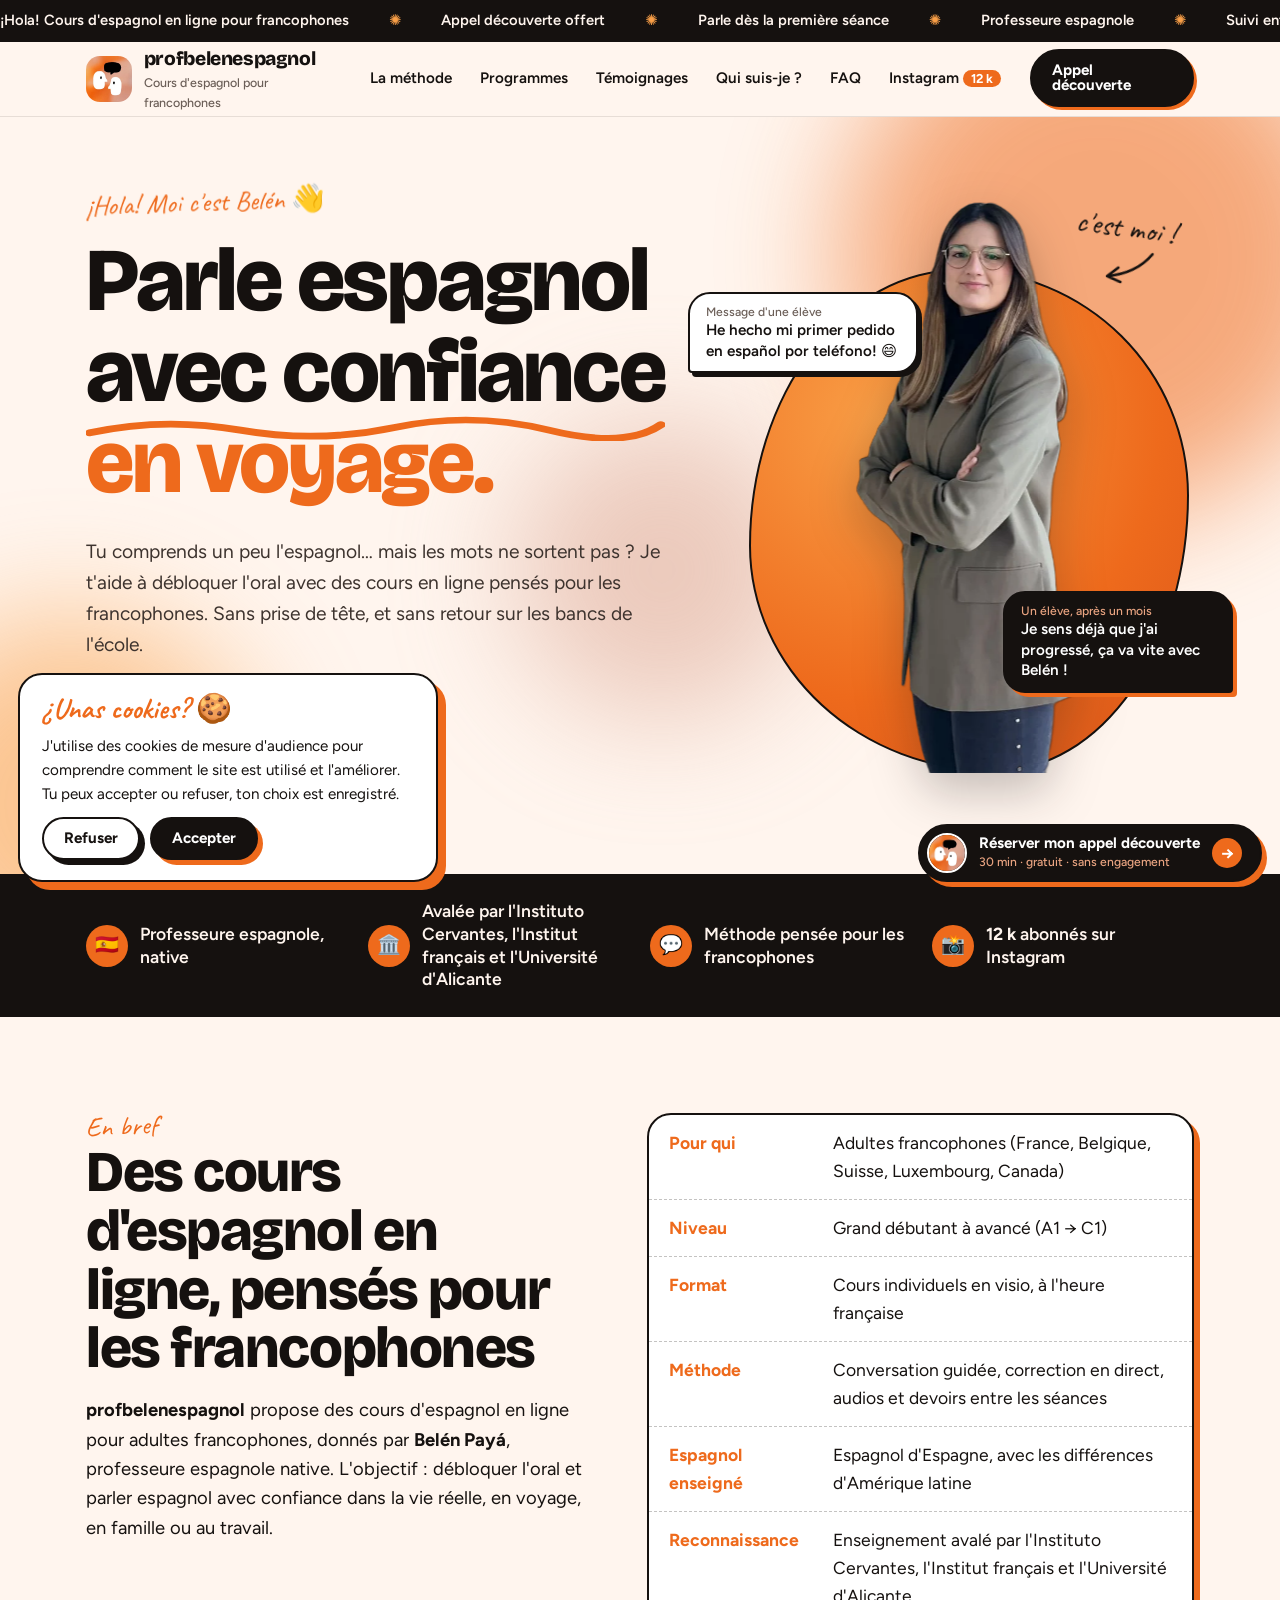
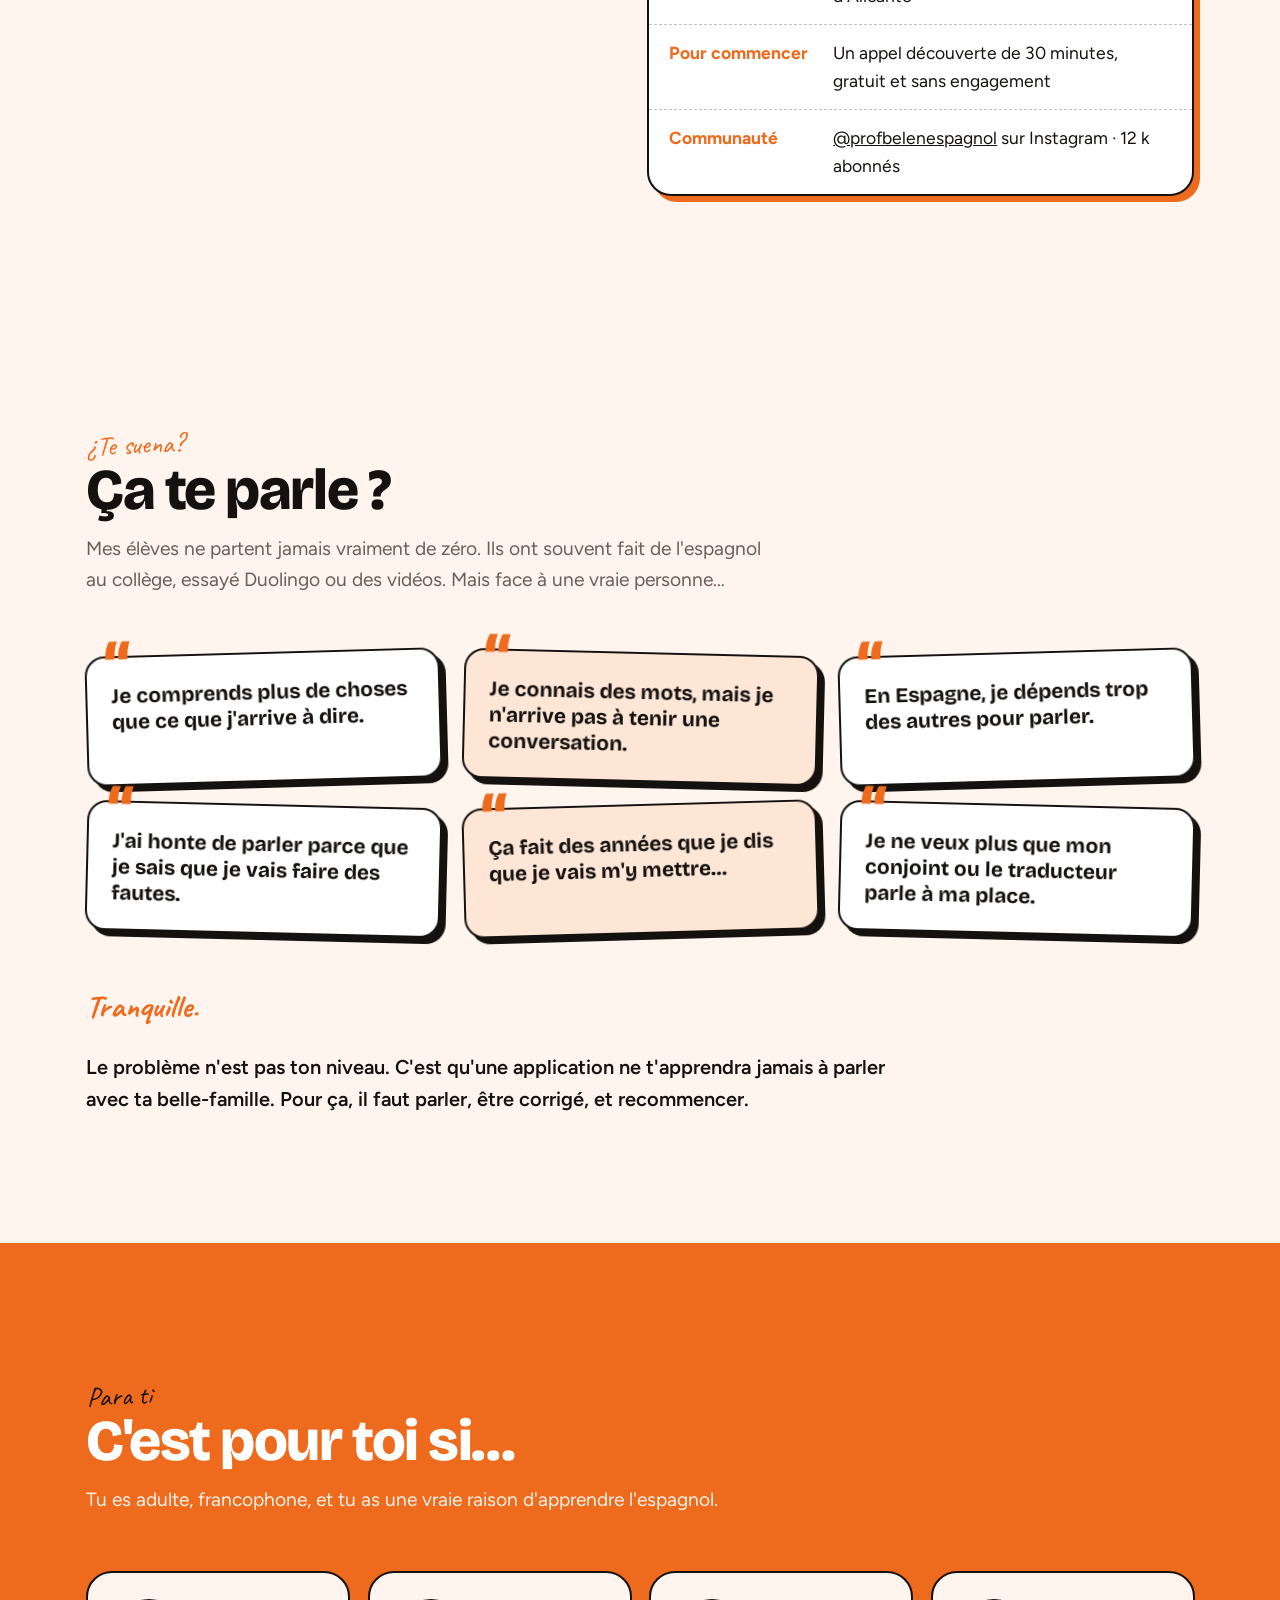
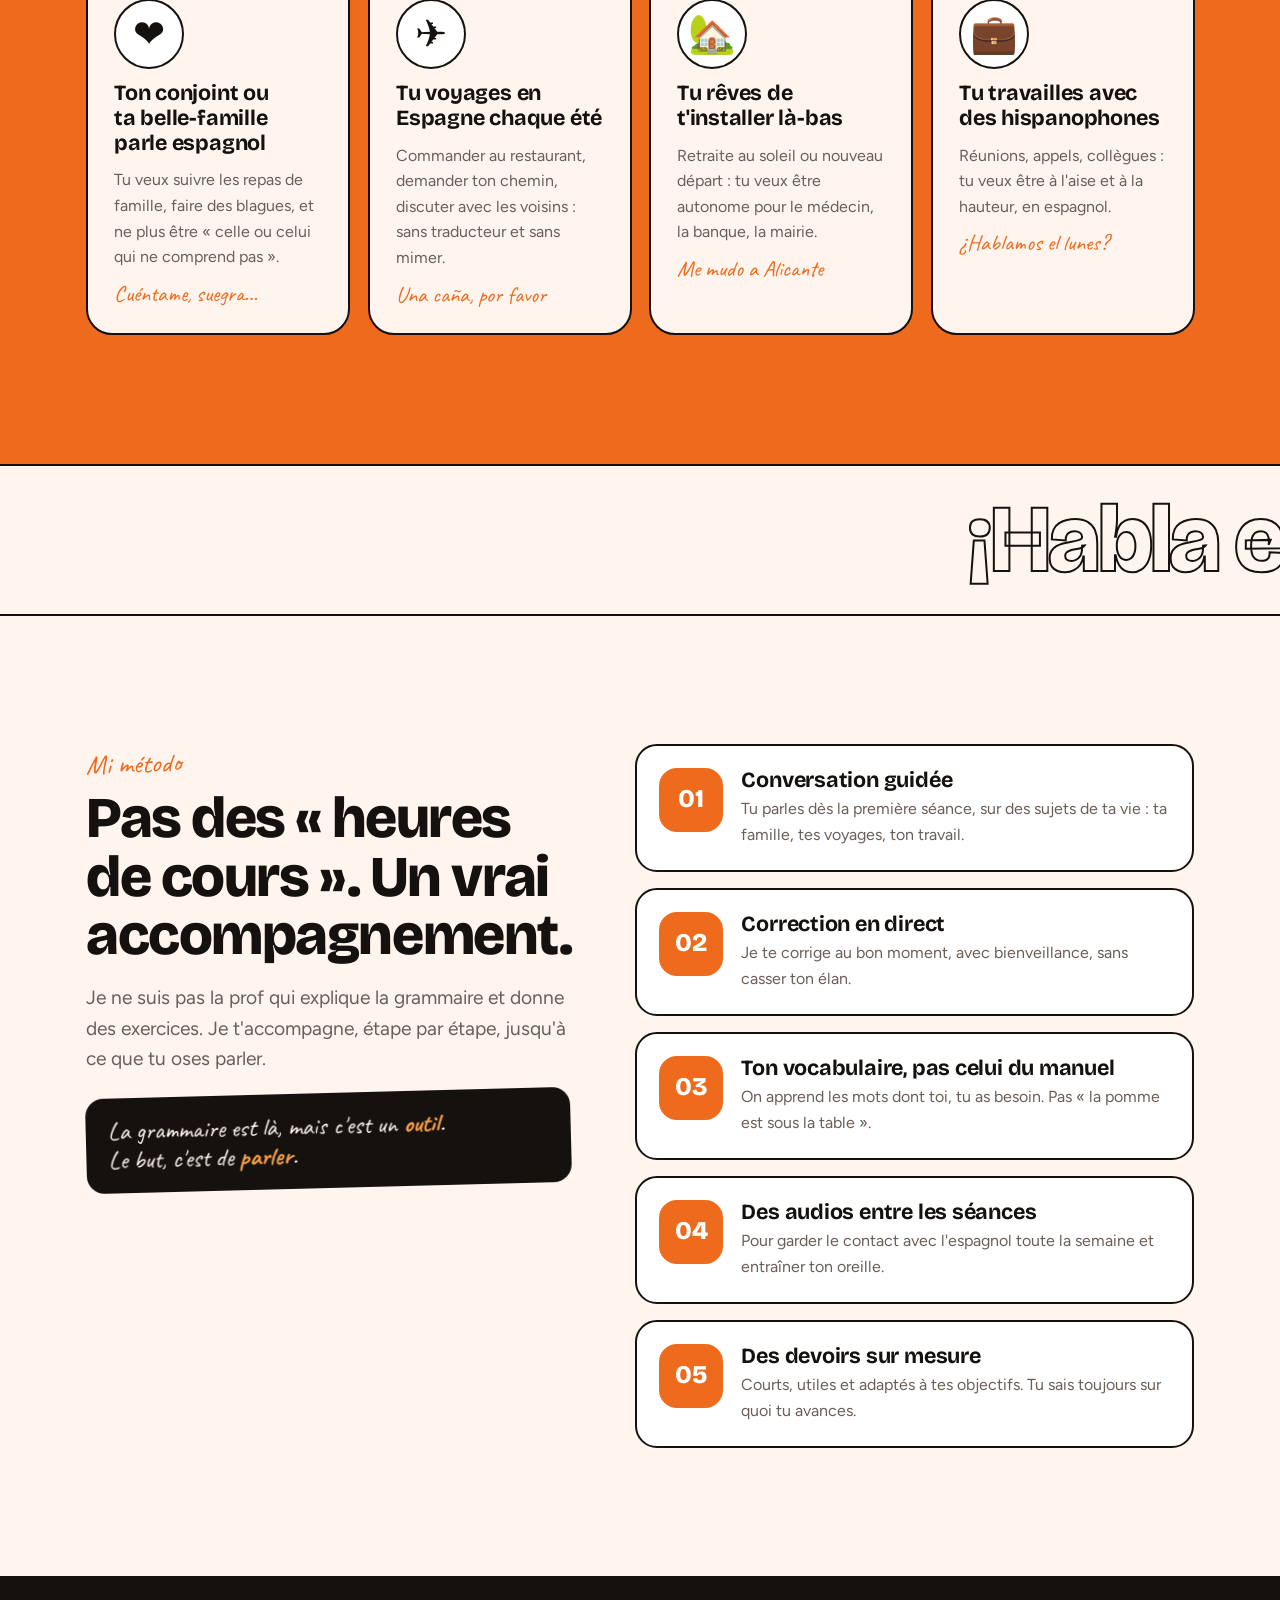
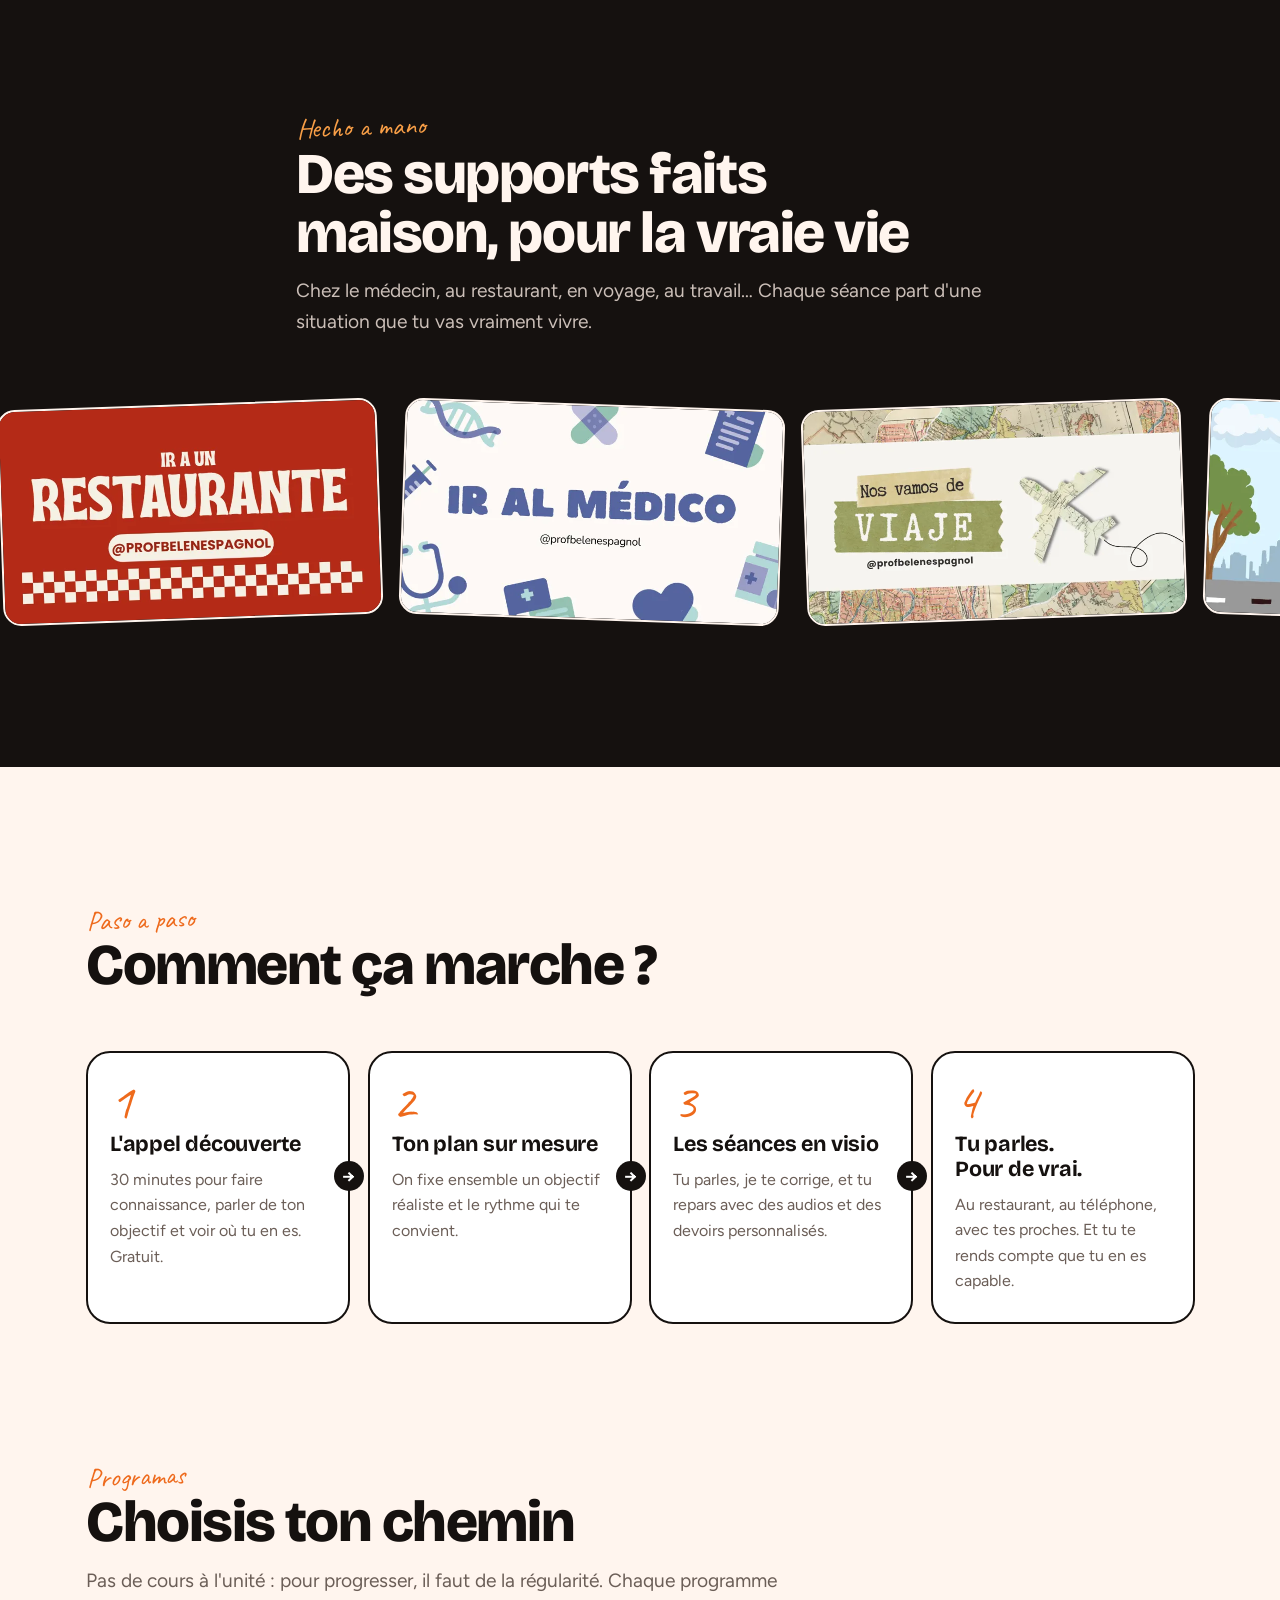
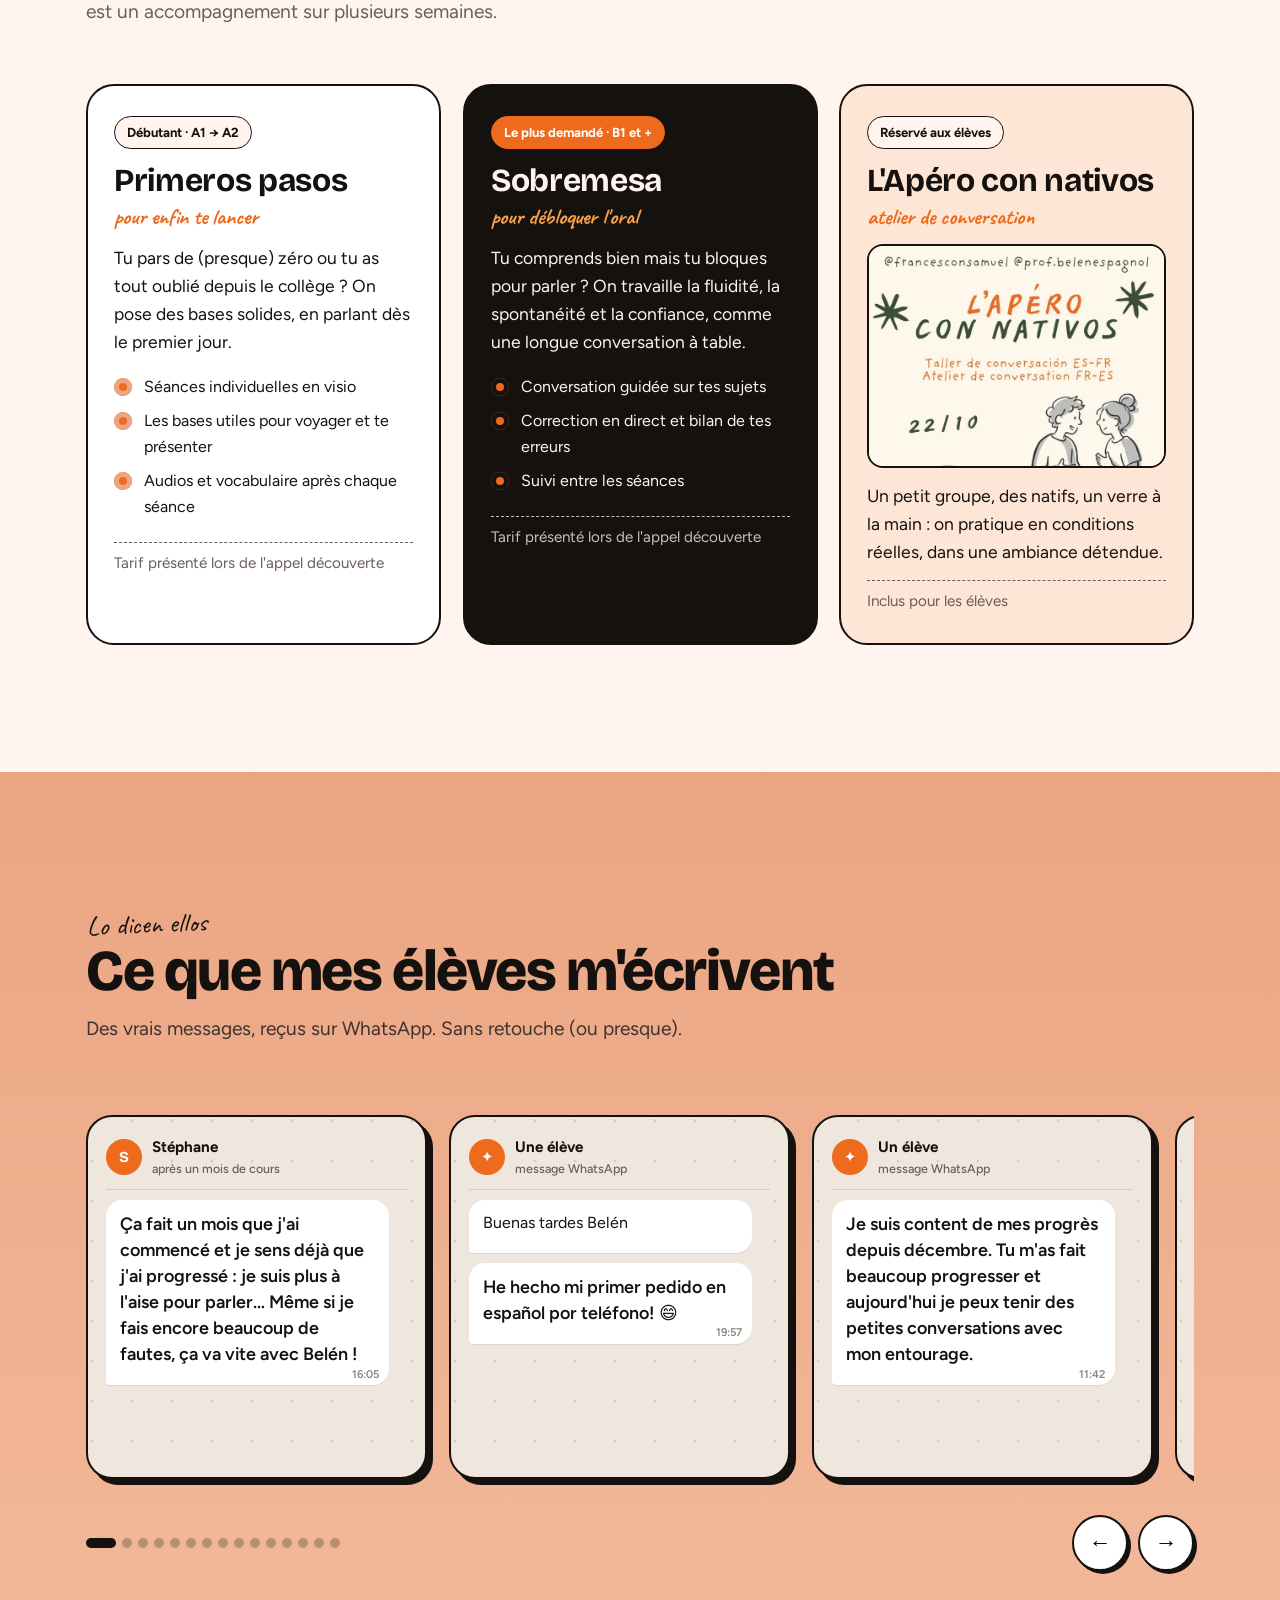
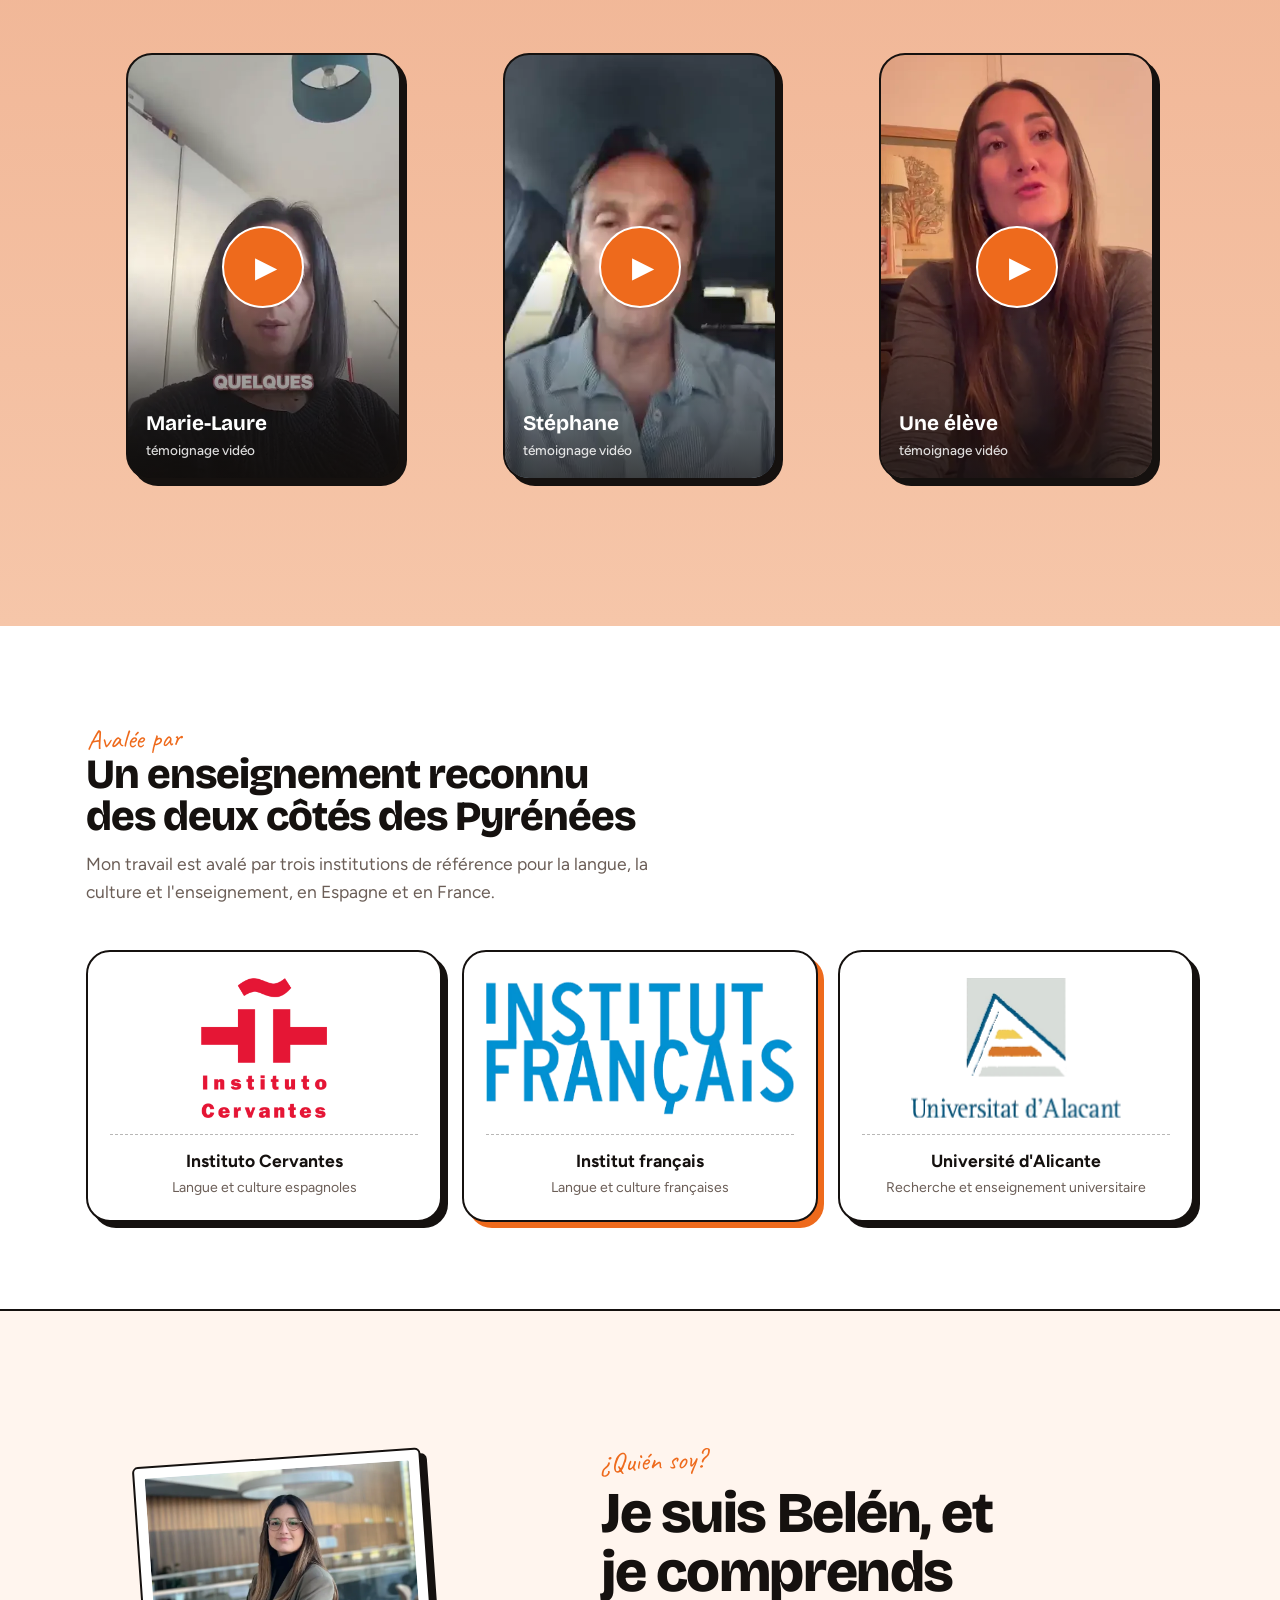
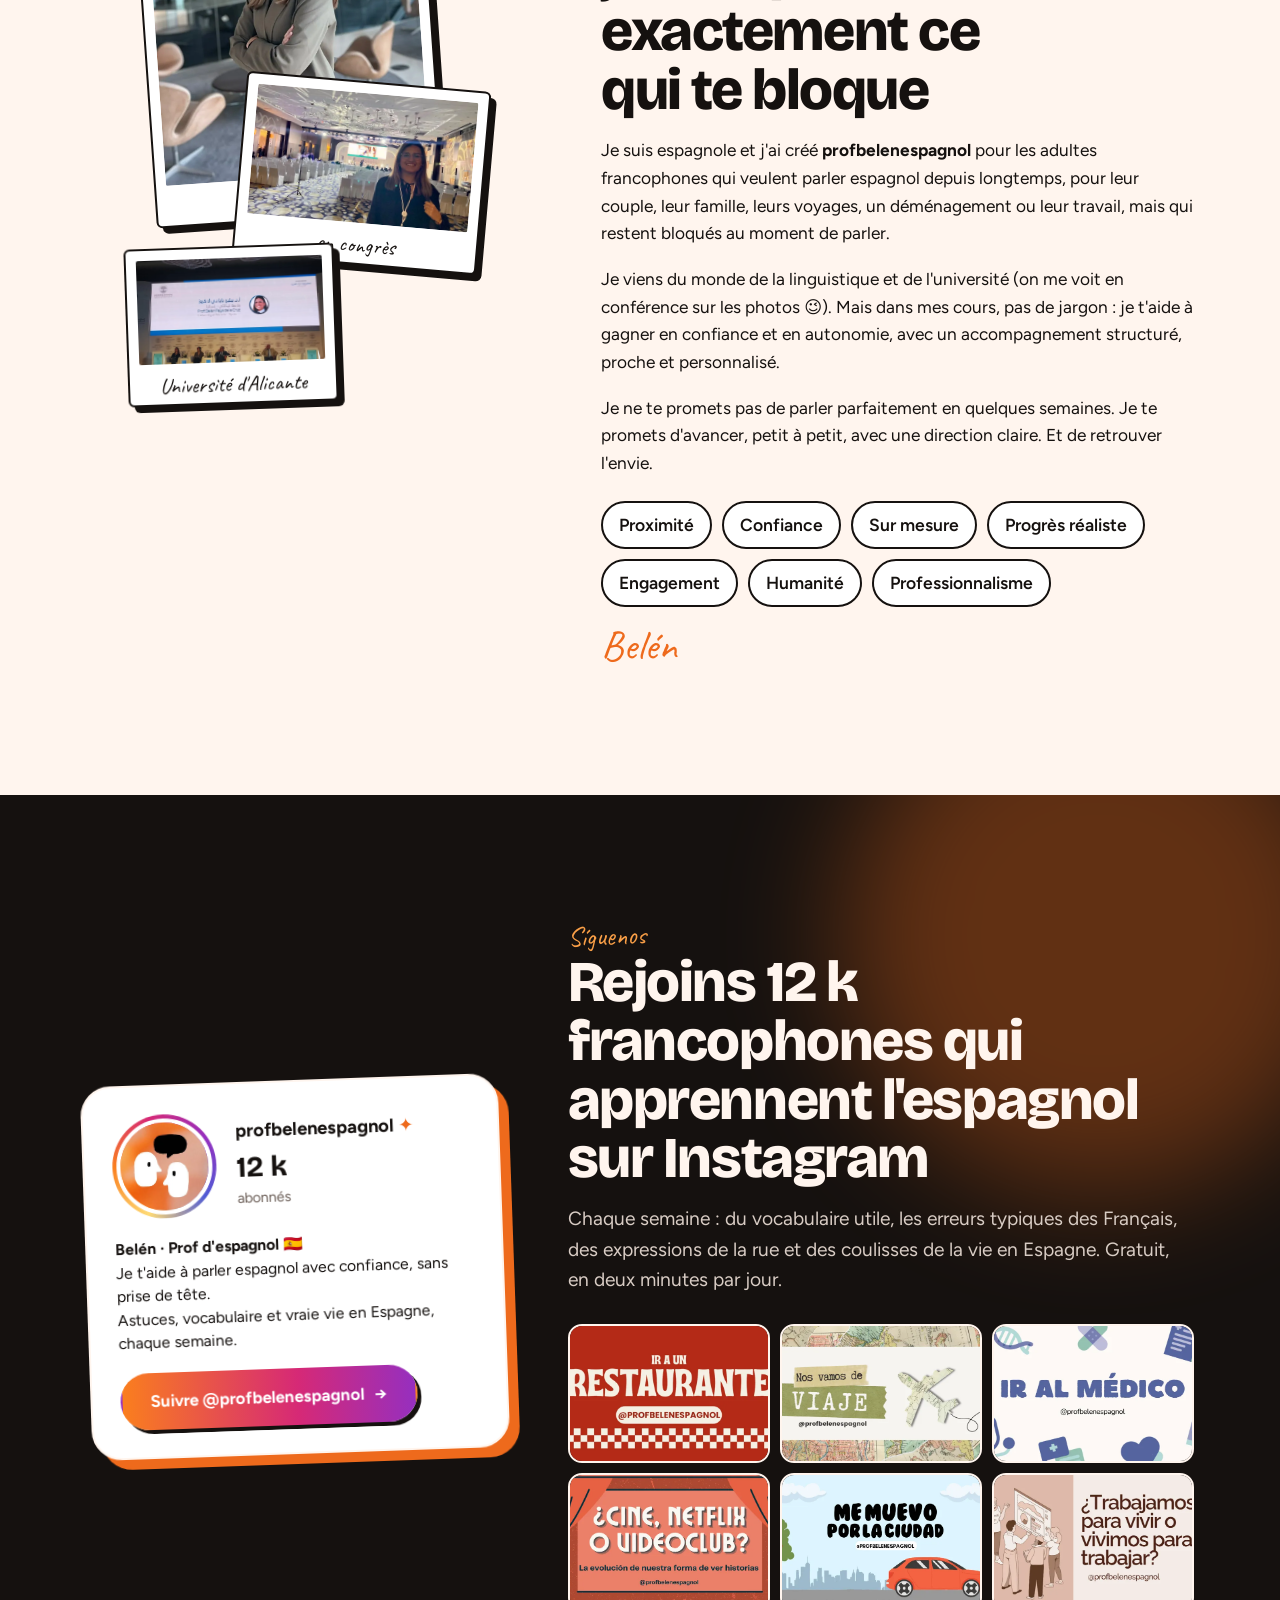
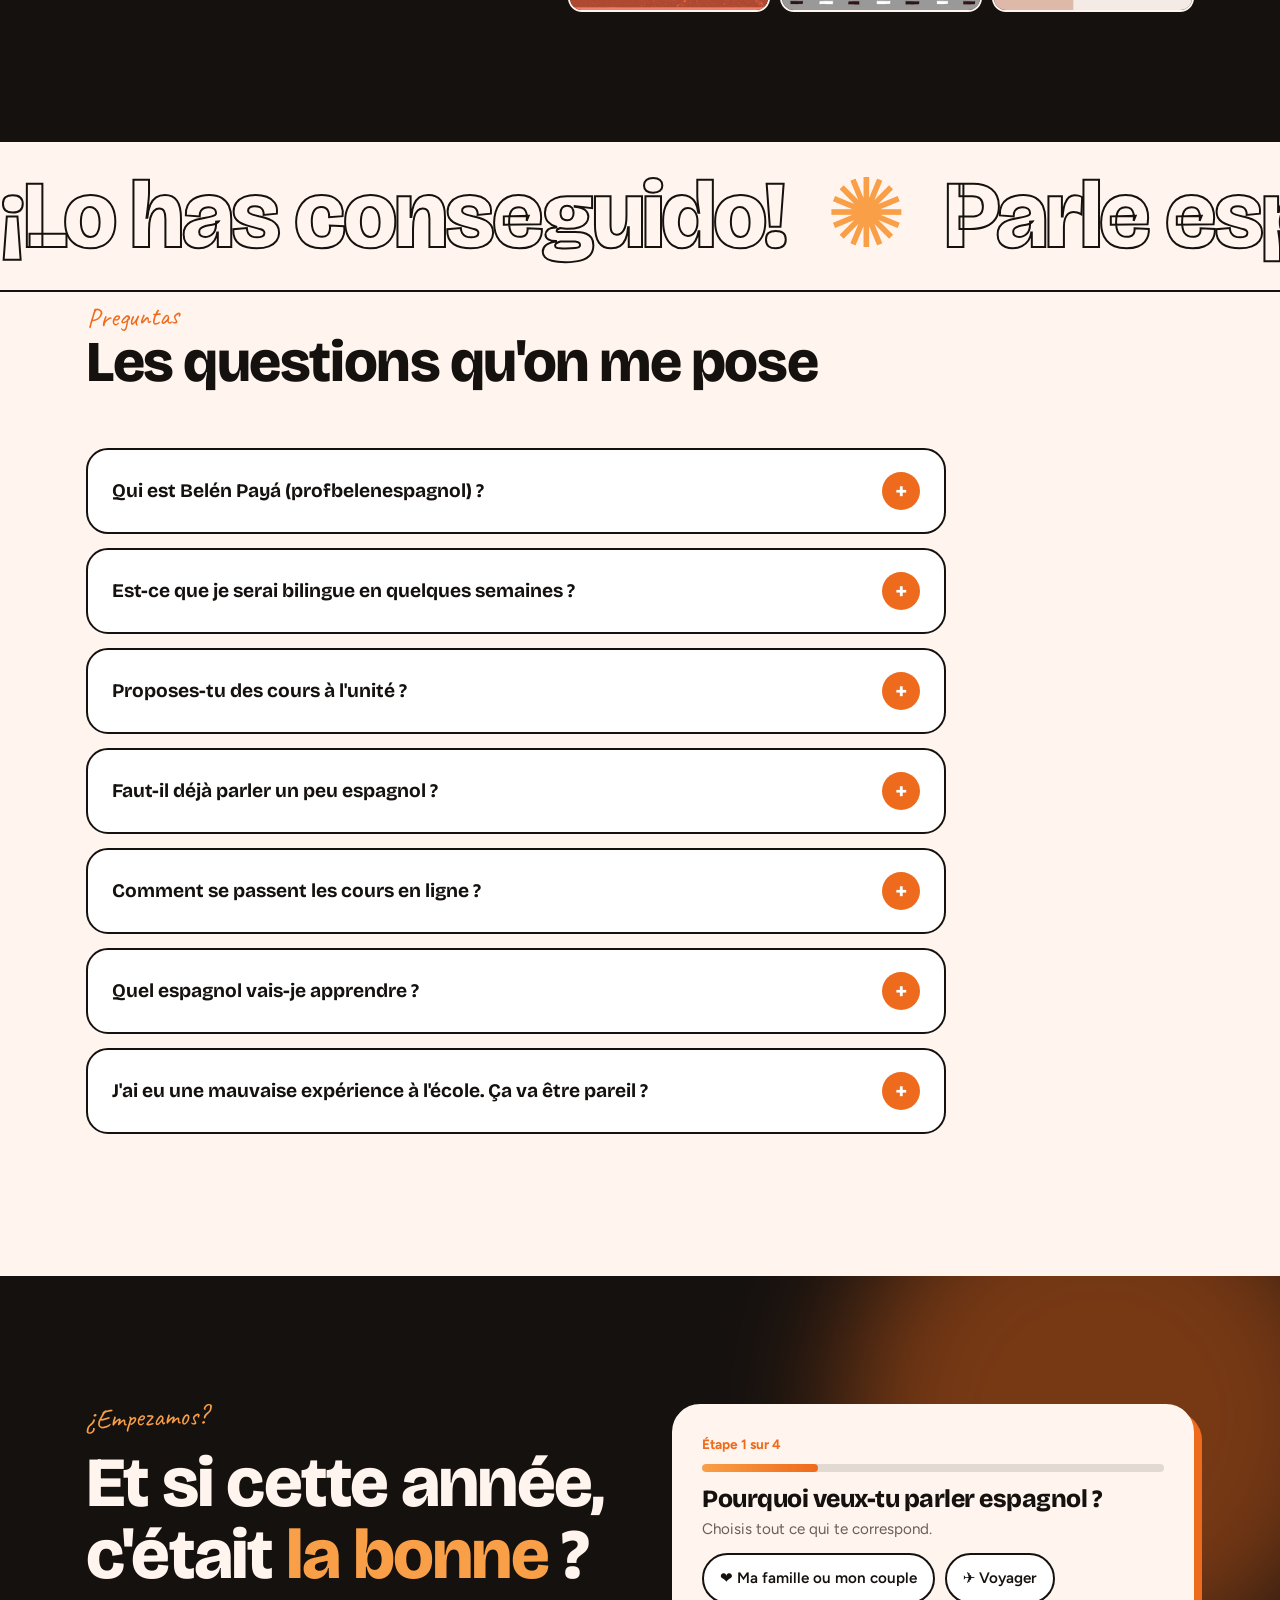
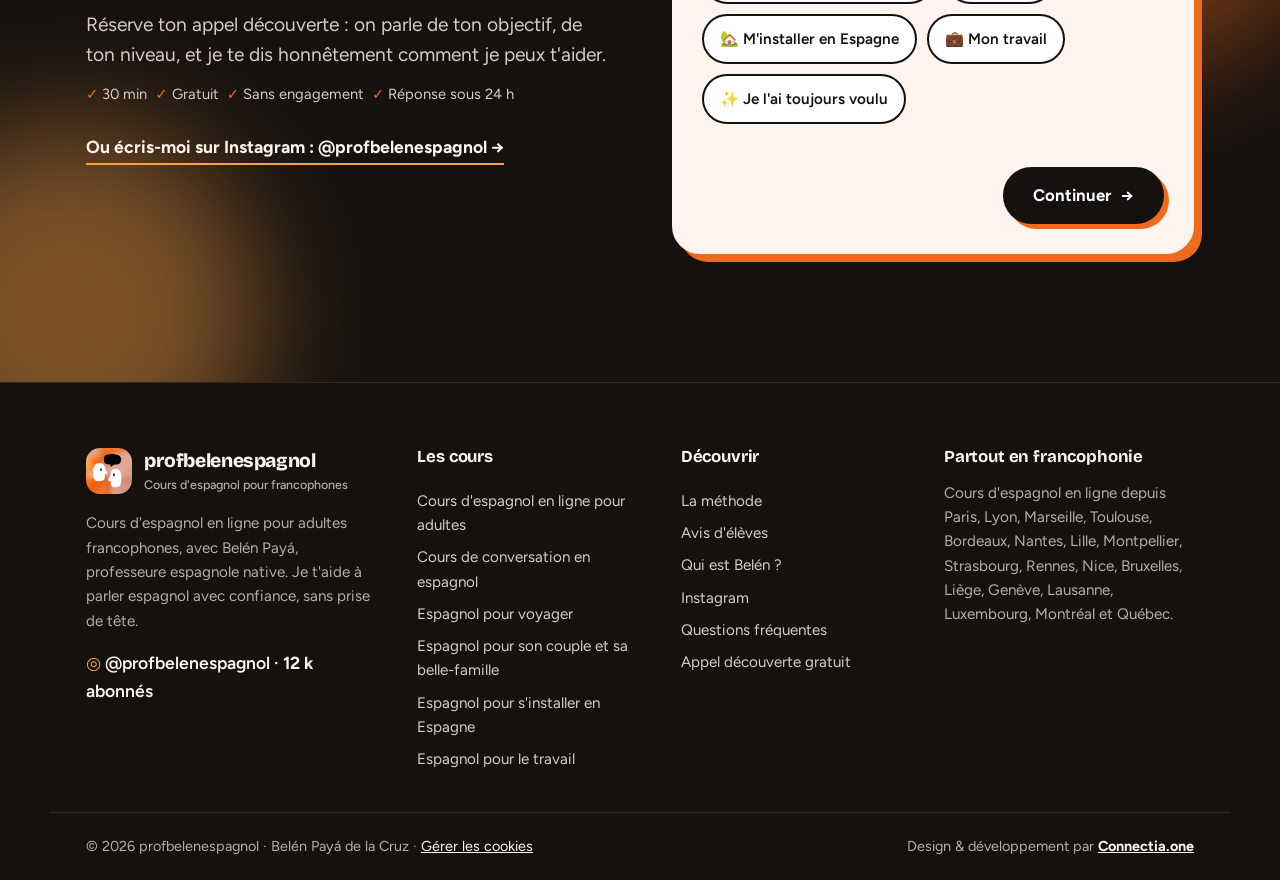
==== commit 1867a5fd: "Instagram: 12k seguidores por defecto" ====
--- a/index.html
+++ b/index.html
@@ -1042,7 +1042,7 @@
       <li><a href="#temoignages">Témoignages</a></li>
       <li><a href="#belen">Qui suis-je ?</a></li>
       <li><a href="#faq">FAQ</a></li>
-      <li><a class="nav-ig" href="#instagram">Instagram <b class="ig-count">XX K</b></a></li>
+      <li><a class="nav-ig" href="#instagram">Instagram <b class="ig-count">12 k</b></a></li>
     </ul>
     <a class="btn btn-main" href="#contact">Appel découverte</a>
     <button class="burger" id="burger" aria-expanded="false" aria-controls="menu">Menu</button>
@@ -1079,7 +1079,7 @@
     <div><i>🇪🇸</i>Professeure espagnole, native</div>
     <div><i>🏛️</i>Avalée par l'Instituto Cervantes, l'Institut français et l'Université d'Alicante</div>
     <div><i>💬</i>Méthode pensée pour les francophones</div>
-    <div><i>📸</i><a href="#instagram" style="text-decoration:none"><b class="ig-count">XX K</b> abonnés sur Instagram</a></div>
+    <div><i>📸</i><a href="#instagram" style="text-decoration:none"><b class="ig-count">12 k</b> abonnés sur Instagram</a></div>
   </div>
 </div>
 
@@ -1099,7 +1099,7 @@
       <div><dt>Espagnol enseigné</dt><dd>Espagnol d'Espagne, avec les différences d'Amérique latine</dd></div>
       <div><dt>Reconnaissance</dt><dd>Enseignement avalé par l'Instituto Cervantes, l'Institut français et l'Université d'Alicante</dd></div>
       <div><dt>Pour commencer</dt><dd>Un appel découverte de 30 minutes, gratuit et sans engagement</dd></div>
-      <div><dt>Communauté</dt><dd><a href="https://www.instagram.com/profbelenespagnol/" rel="me noopener">@profbelenespagnol</a> sur Instagram · <span class="ig-count">XX K</span> abonnés</dd></div>
+      <div><dt>Communauté</dt><dd><a href="https://www.instagram.com/profbelenespagnol/" rel="me noopener">@profbelenespagnol</a> sur Instagram · <span class="ig-count">12 k</span> abonnés</dd></div>
     </dl>
   </div>
 </section>
@@ -1330,7 +1330,7 @@
         <div>
           <p class="ig-handle">profbelenespagnol <span class="ig-verified" aria-hidden="true">✦</span></p>
           <div class="ig-stats">
-            <p><b class="ig-count">XX K</b><span>abonnés</span></p>
+            <p><b class="ig-count">12 k</b><span>abonnés</span></p>
             <p><span class="ig-live" hidden>en direct</span></p>
           </div>
         </div>
@@ -1340,7 +1340,7 @@
     </div>
     <div class="reveal">
       <span class="eyebrow" style="color:var(--mandarina)">Síguenos</span>
-      <h2 id="ig-t">Rejoins <span class="ig-count">XX K</span> francophones qui apprennent l'espagnol sur Instagram</h2>
+      <h2 id="ig-t">Rejoins <span class="ig-count">12 k</span> francophones qui apprennent l'espagnol sur Instagram</h2>
       <p class="lead" style="color:#d8ccc4;margin-top:16px">Chaque semaine : du vocabulaire utile, les erreurs typiques des Français, des expressions de la rue et des coulisses de la vie en Espagne. Gratuit, en deux minutes par jour.</p>
       <div class="ig-grid">
         <a href="https://www.instagram.com/profbelenespagnol/" rel="noopener"><img src="img/support-cours-espagnol-au-restaurant.webp" alt="Publication Instagram : l'espagnol au restaurant" loading="lazy" width="720" height="402"><span>Au restaurant</span></a>
@@ -1471,7 +1471,7 @@
     <div class="foot-brand">
       <a class="brand" href="#top"><img src="img/logo-profbelenespagnol.webp" alt="" width="46" height="46" loading="lazy"><span><b>profbelenespagnol</b><small>Cours d'espagnol pour francophones</small></span></a>
       <p>Cours d'espagnol en ligne pour adultes francophones, avec Belén Payá, professeure espagnole native. Je t'aide à parler espagnol avec confiance, sans prise de tête.</p>
-      <a class="foot-ig" href="https://www.instagram.com/profbelenespagnol/" rel="me noopener"><span aria-hidden="true">◎</span> @profbelenespagnol · <b class="ig-count">XX K</b> abonnés</a>
+      <a class="foot-ig" href="https://www.instagram.com/profbelenespagnol/" rel="me noopener"><span aria-hidden="true">◎</span> @profbelenespagnol · <b class="ig-count">12 k</b> abonnés</a>
     </div>
     <nav aria-label="Cours">
       <h3>Les cours</h3>
@@ -1547,7 +1547,7 @@
 // 2. Créer un flux « JSON » et coller son URL ci-dessous (ex. https://feeds.behold.so/AbC123)
 const BEHOLD_FEED_URL = '';
 // Valeur de secours tant que le flux n'est pas connecté (ex. 48200)
-const INSTAGRAM_ABONNES_SECOURS = 0;
+const INSTAGRAM_ABONNES_SECOURS = 12000;
 
 const fmtFollowers = n => n >= 1e6 ? (n / 1e6).toLocaleString('fr-FR', { maximumFractionDigits: 1 }) + ' M'
   : n >= 1e4 ? (n / 1e3).toLocaleString('fr-FR', { maximumFractionDigits: 1 }) + ' k'
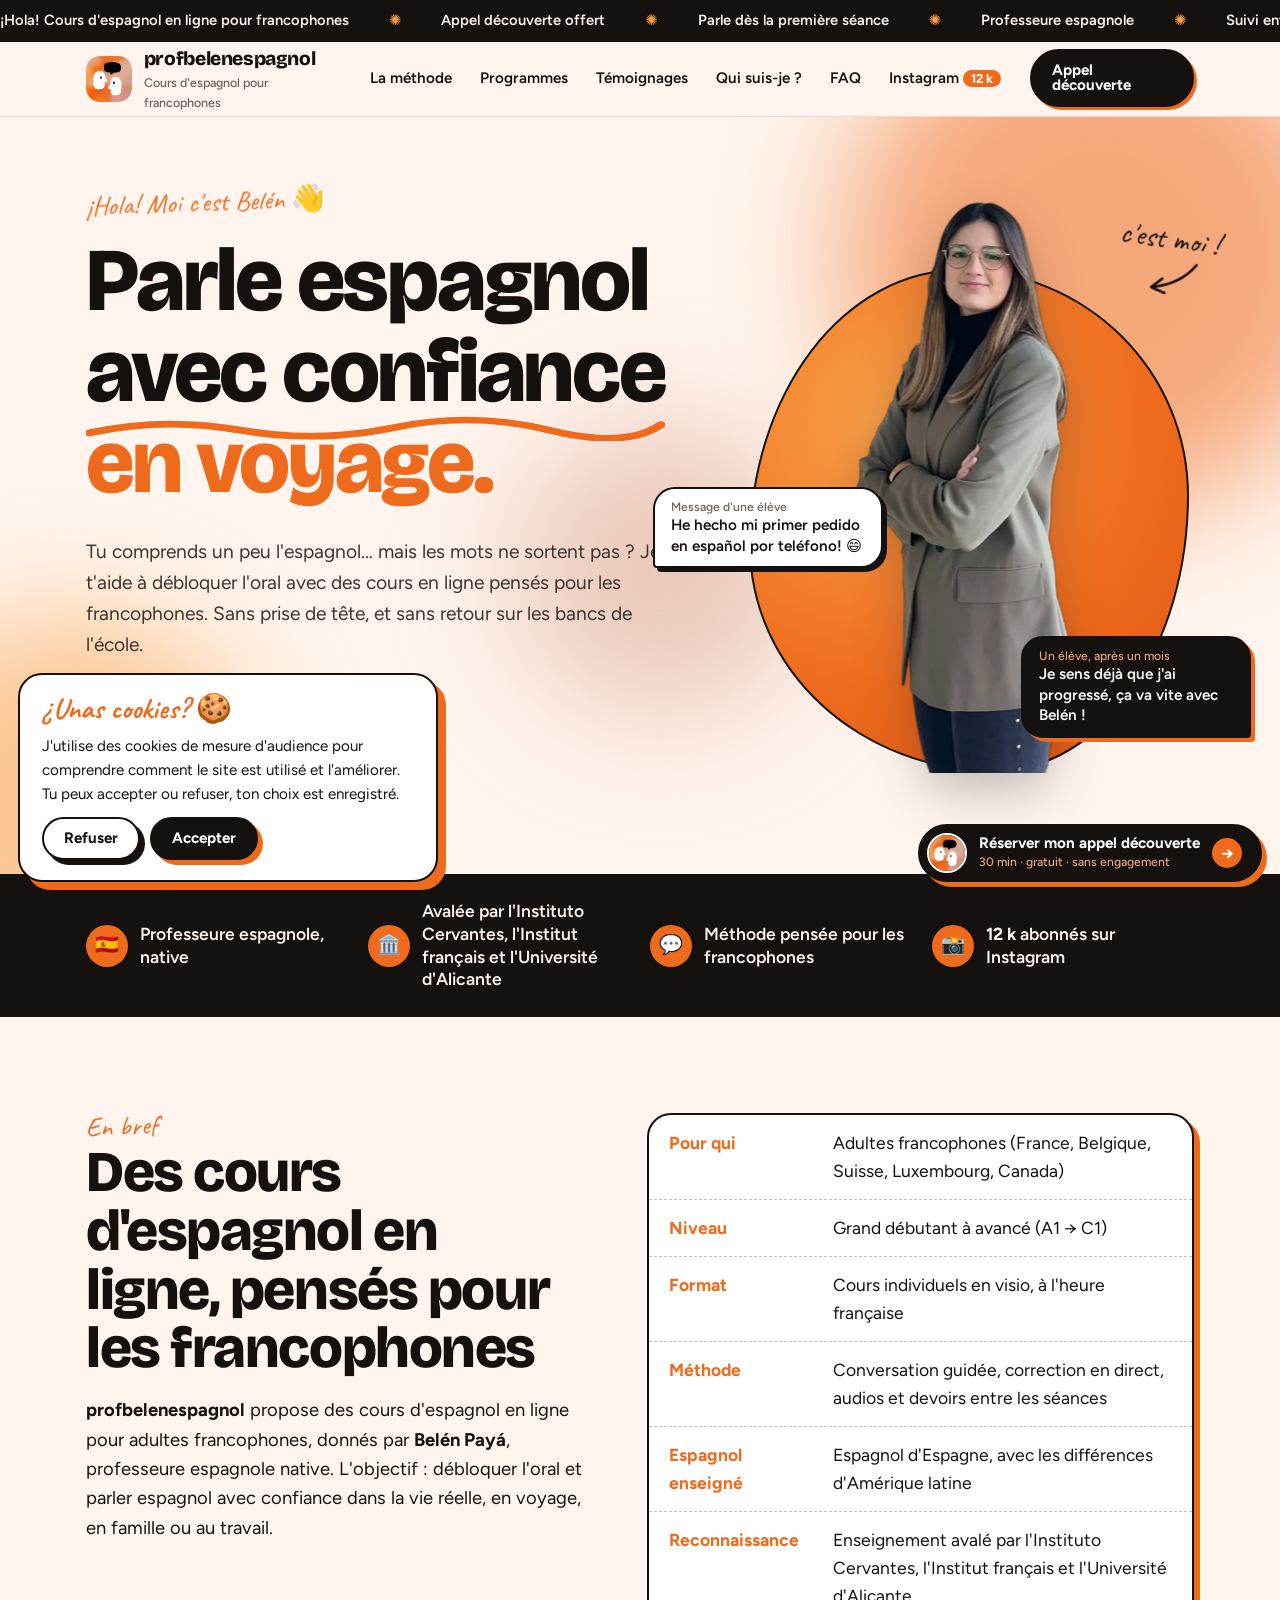
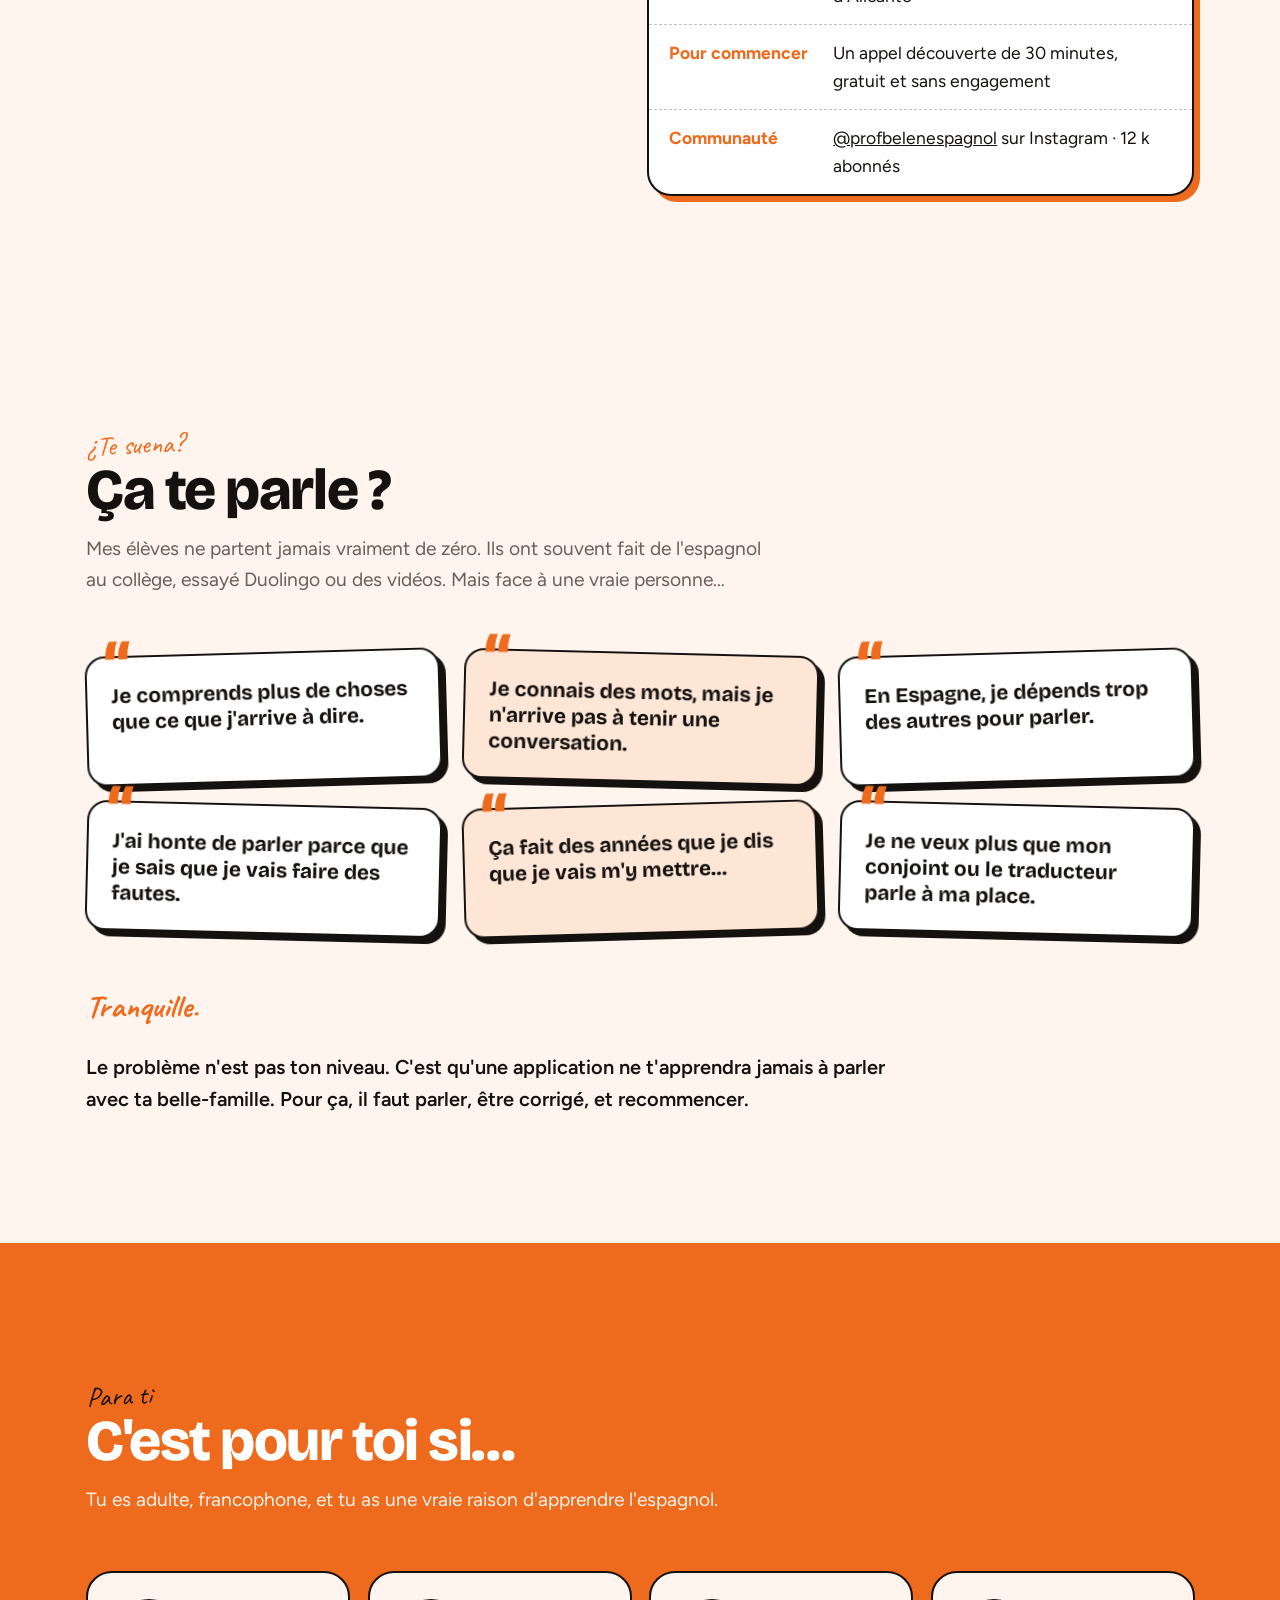
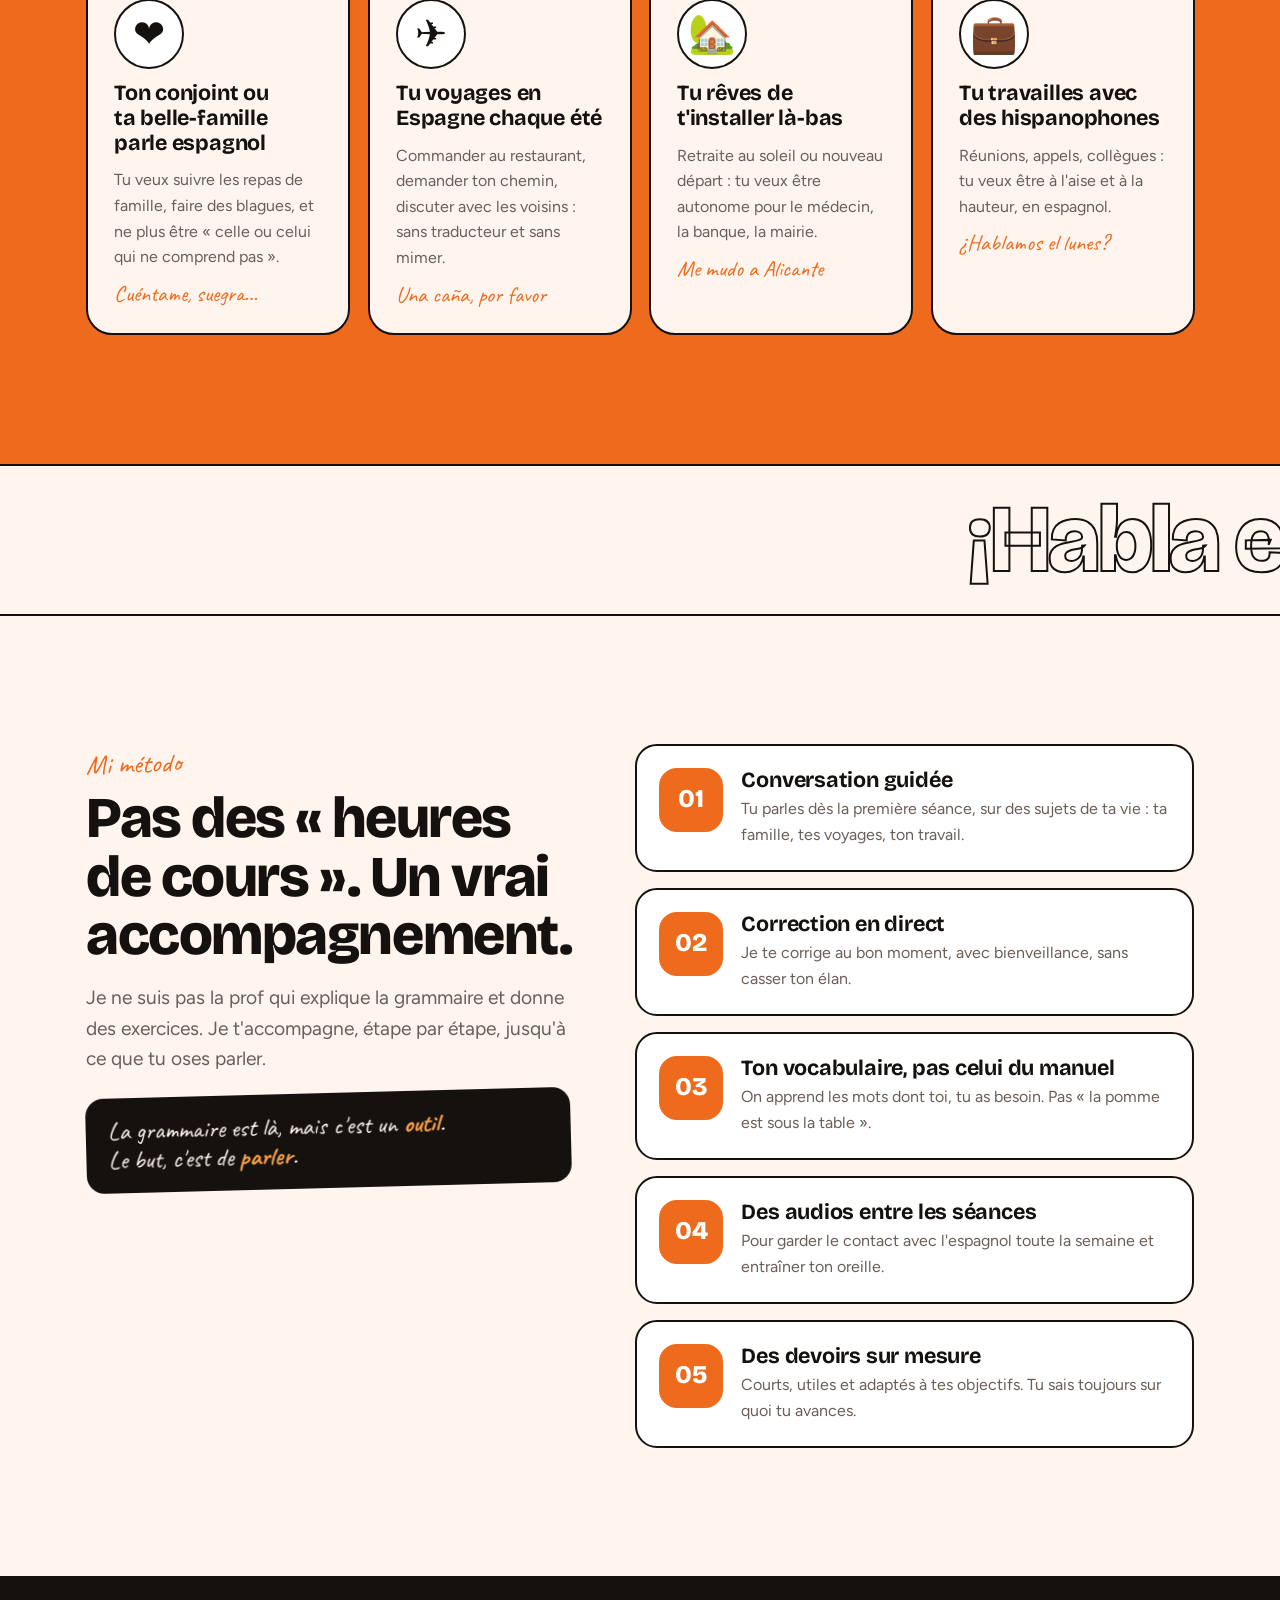
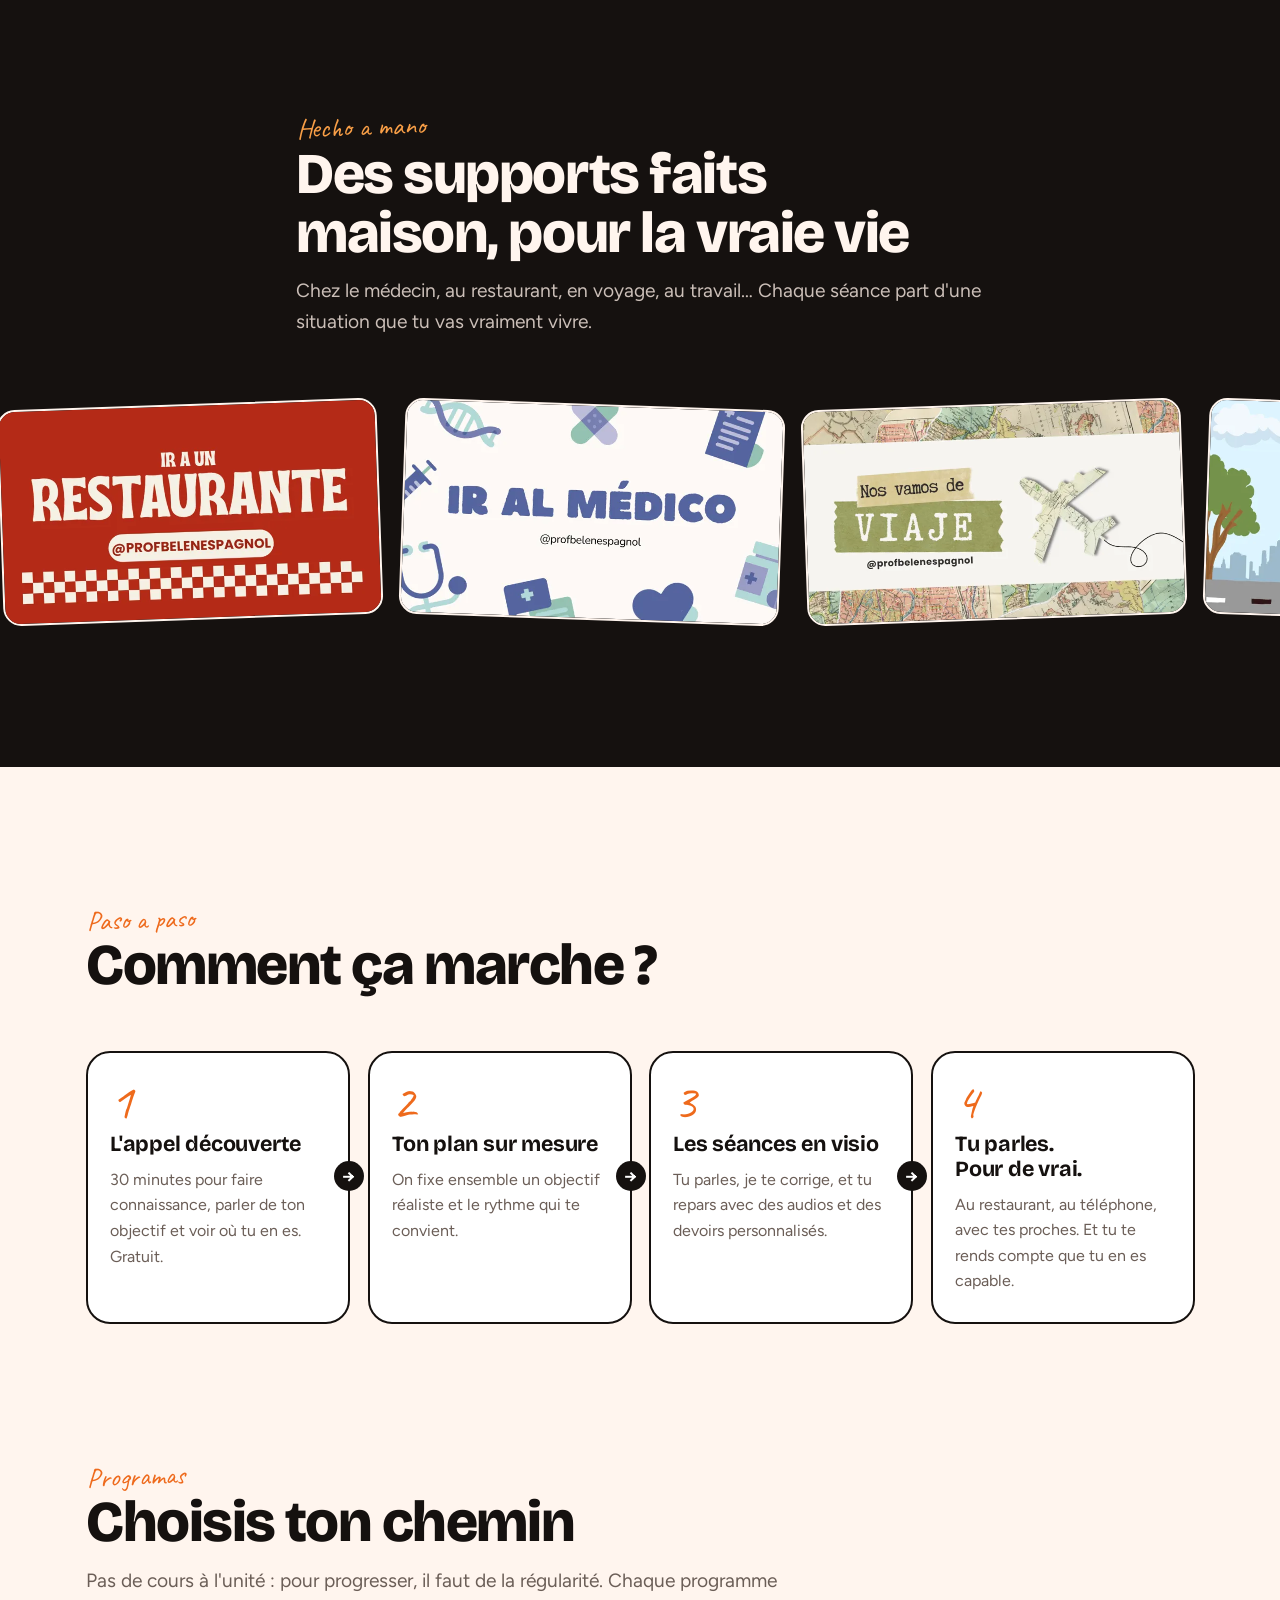
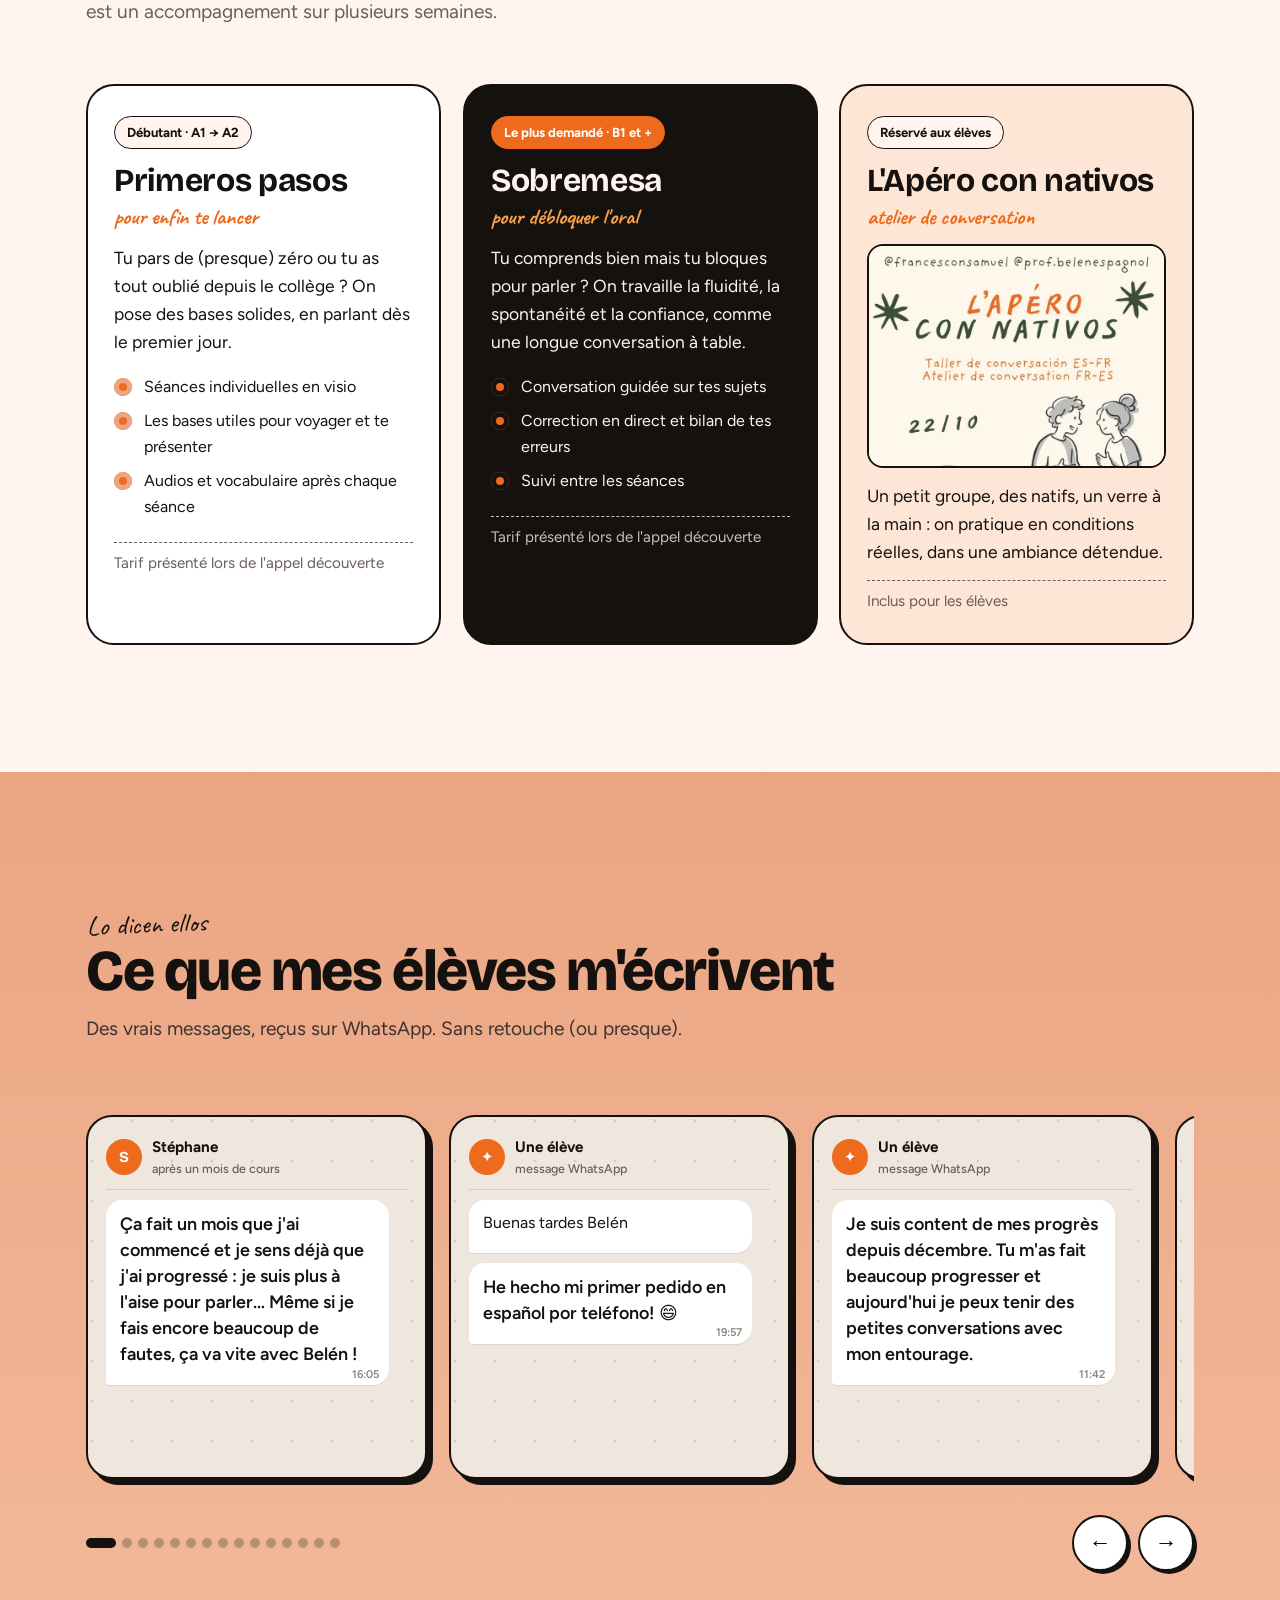
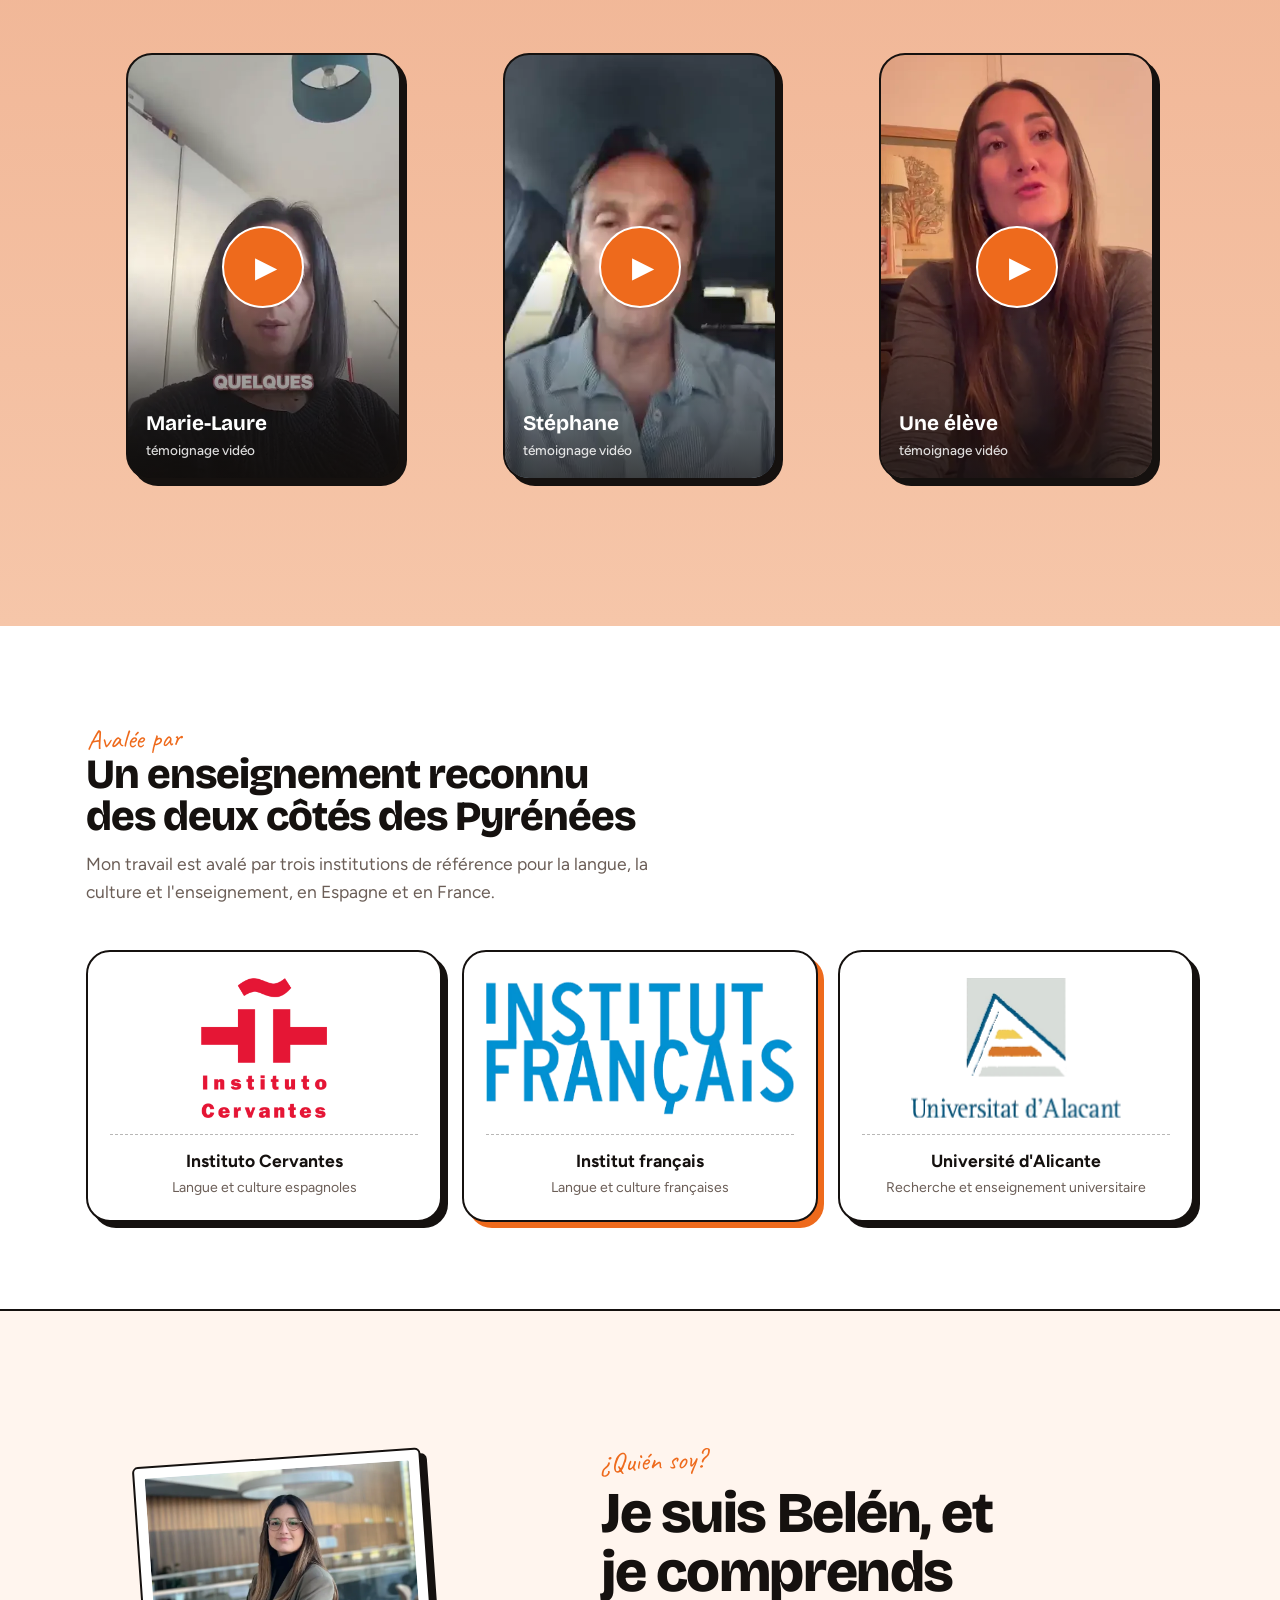
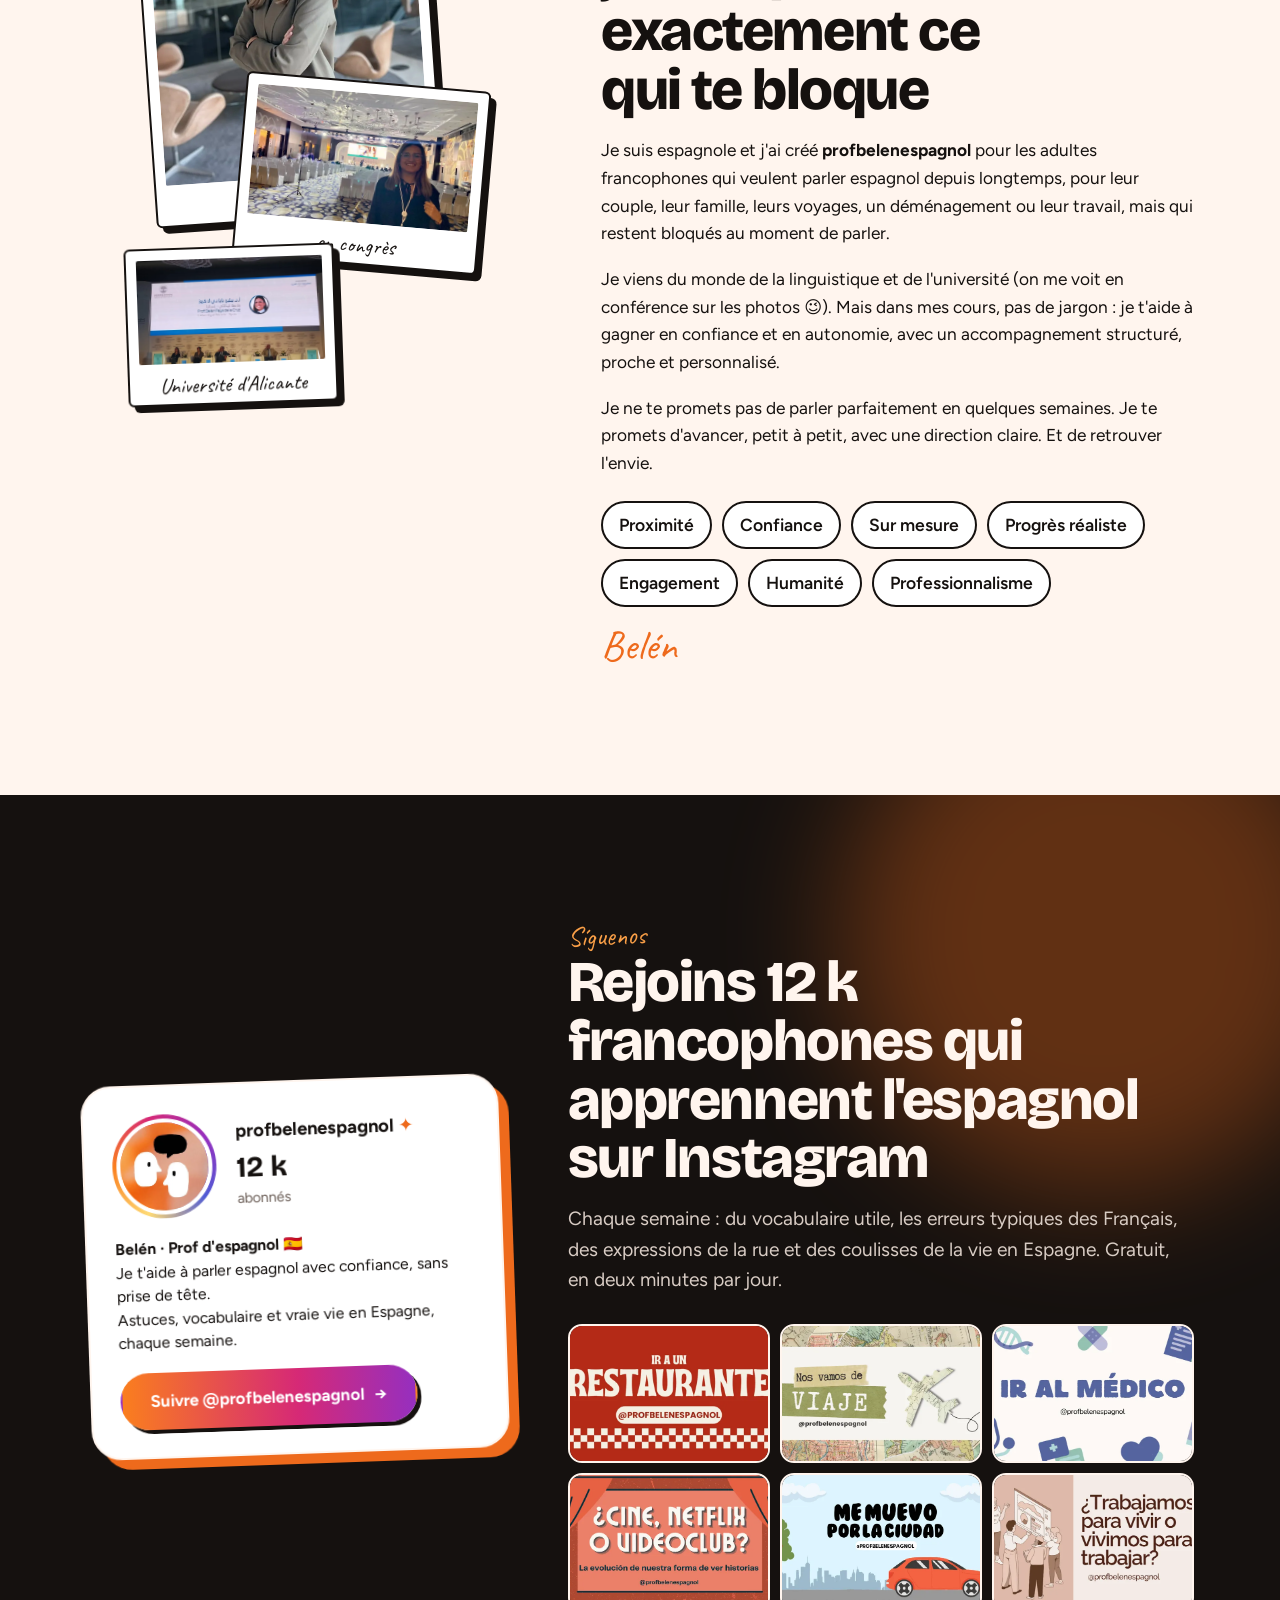
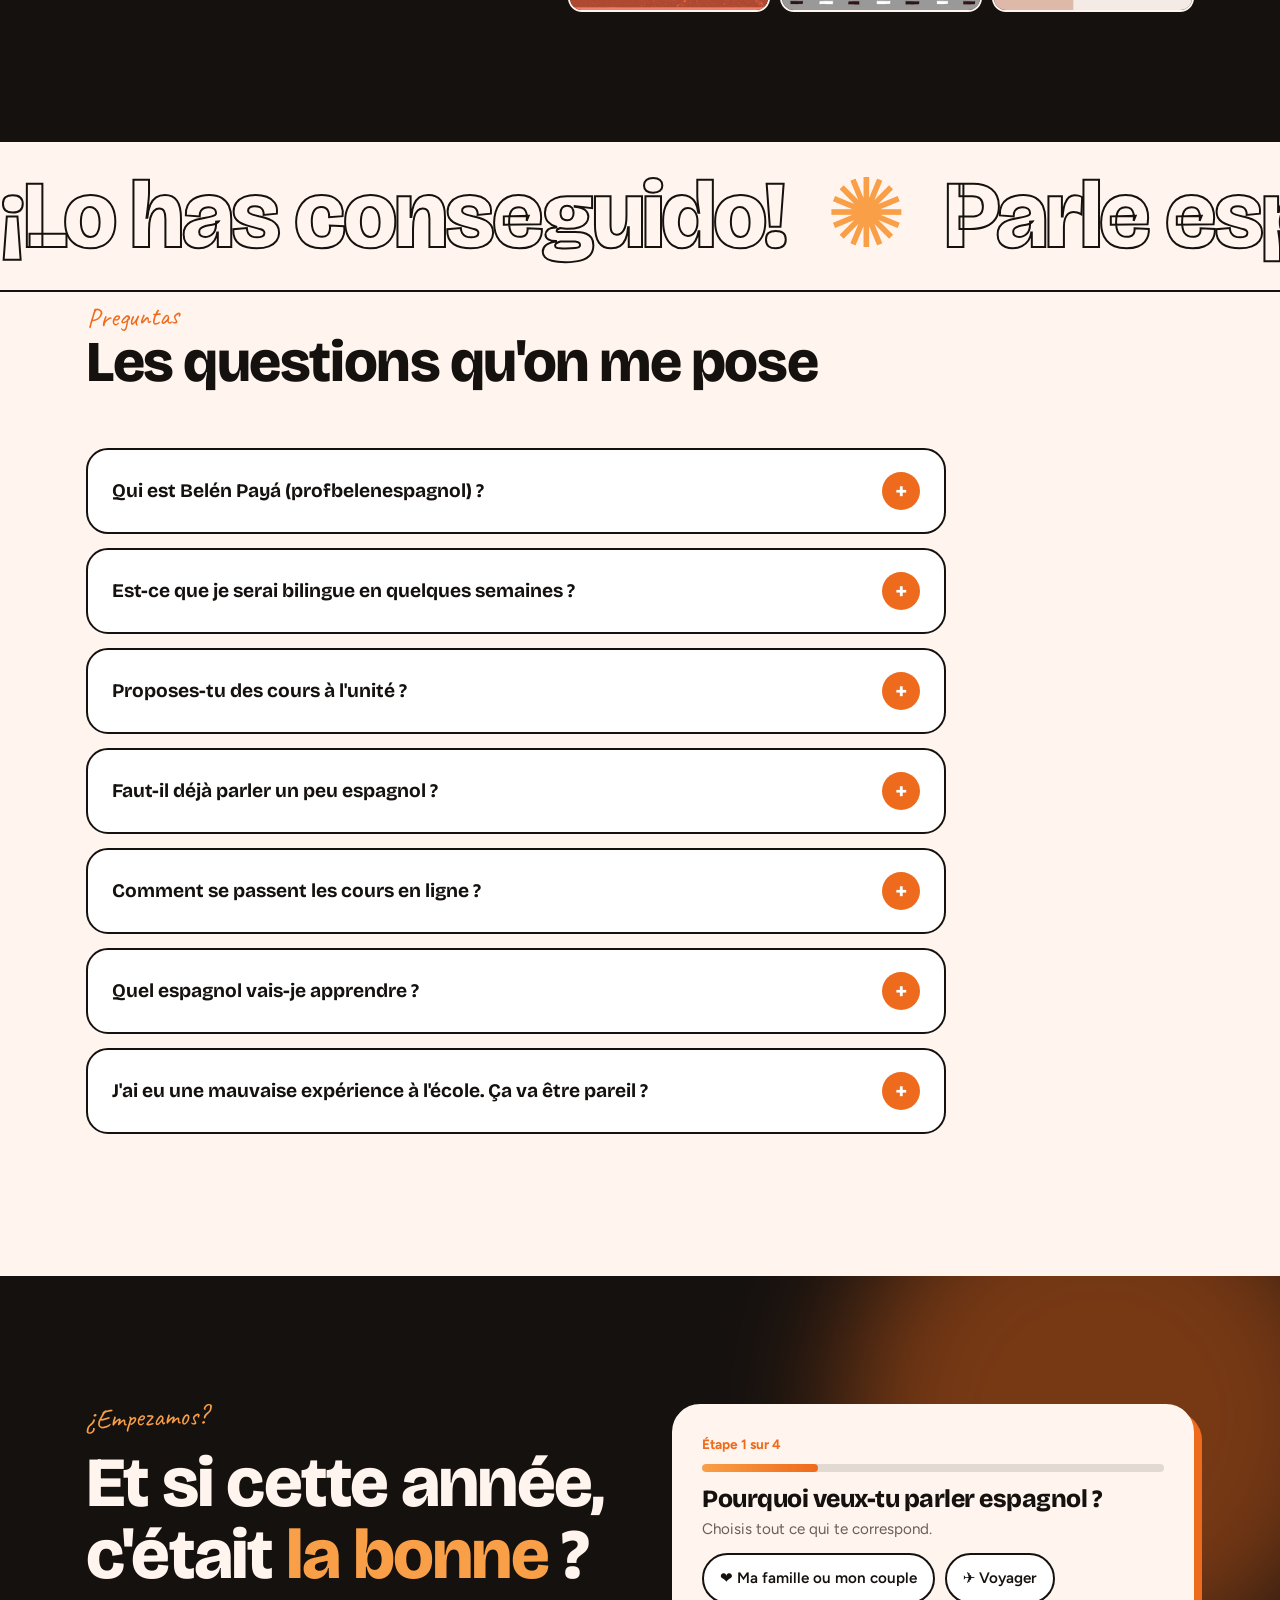
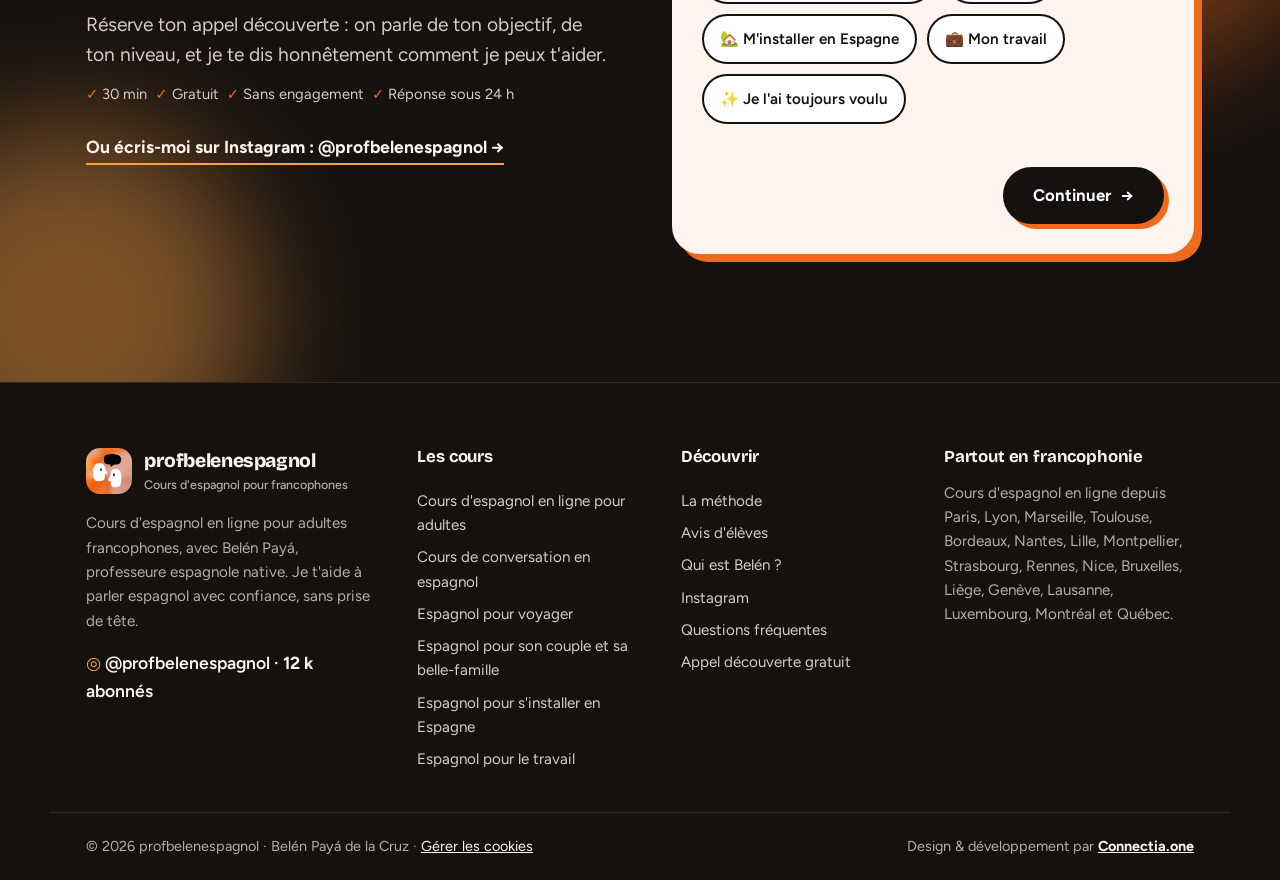
==== commit ce7f0a95: "Hero sin tapar la cara + formulario de un solo envío con agradecimiento" ====
--- a/index.html
+++ b/index.html
@@ -599,16 +599,16 @@
 .hero-photo img.cut { position: absolute; bottom: 0; left: 50%; transform: translateX(-50%); height: 100%; width: auto; max-width: none; filter: drop-shadow(0 18px 24px rgba(21,17,15,.25)); }
 .chat { position: absolute; background: var(--blanco); border: 2px solid var(--tinta); border-radius: 22px; padding: 10px 16px; font-weight: 600; font-size: .95rem; box-shadow: 4px 4px 0 var(--tinta); max-width: 230px; line-height: 1.35; animation: bob 4s ease-in-out infinite; }
 .chat small { display: block; font-weight: 500; font-size: .76rem; color: var(--gris); }
-.chat.c1 { top: 16%; left: -14%; border-bottom-left-radius: 4px; }
-.chat.c2 { bottom: 14%; right: -10%; background: var(--tinta); color: var(--blanco); border-bottom-right-radius: 4px; animation-delay: -2s; box-shadow: 4px 4px 0 var(--orange); }
+.chat.c1 { top: 50%; left: -22%; border-bottom-left-radius: 4px; }
+.chat.c2 { bottom: 6%; right: -14%; background: var(--tinta); color: var(--blanco); border-bottom-right-radius: 4px; animation-delay: -2s; box-shadow: 4px 4px 0 var(--orange); }
 .chat.c2 small { color: var(--melocoton); }
 @keyframes bob { 50% { transform: translateY(-10px); } }
-.hello { position: absolute; top: 2%; right: 4%; font-family: var(--hand); font-size: 1.9rem; transform: rotate(8deg); line-height: 1; }
+.hello { position: absolute; top: 4%; right: -6%; font-family: var(--hand); font-size: 1.9rem; transform: rotate(8deg); line-height: 1; }
 .hello svg { display: block; margin: 4px 0 0 30px; }
 @media (max-width: 900px) {
   .hero-grid { grid-template-columns: 1fr; }
   .hero-photo { width: min(88%, 380px); margin-top: 12px; }
-  .chat.c1 { left: -6%; } .chat.c2 { right: -6%; }
+  .chat.c1 { left: -8%; top: 36%; max-width: 200px; } .chat.c2 { right: -8%; bottom: 0; max-width: 200px; } .hello { right: 0; font-size: 1.6rem; }
 }
 
 /* Bande de confiance */
@@ -1009,6 +1009,10 @@
 .fm-body { padding: 18px 24px 24px; }
 .fm-body form { box-shadow: none; border-color: var(--tinta); background: var(--blanco); }
 .form-placeholder { border: 2px dashed var(--nube); border-radius: 28px; padding: 28px; display: grid; gap: 14px; place-items: start; color: #d8ccc4; }
+.wizard.sent { text-align: left; }
+.wz-top[hidden], .wz-nav[hidden], .wizard.sent .err { display: none !important; }
+.wz-done h3 { font-size: 1.5rem; }
+.wz-done-ig { color: var(--gris); font-size: .95rem; }
 </style>
 </head>
 <body>
@@ -1444,10 +1448,11 @@
         <label class="consent"><input type="checkbox" name="consentement" value="oui" required id="f-ok"><span>J'accepte que Belén utilise ces informations pour me recontacter au sujet de mes cours.</span></label>
       </fieldset>
 
-      <div class="wz-done" id="wzDone" hidden>
-        <p class="hand" style="font-size:2.6rem;color:var(--orange);line-height:1">¡Genial!</p>
-        <h3>Ta demande est bien envoyée.</h3>
-        <p>Belén te répond sous 24 h pour fixer ton appel découverte. En attendant, viens dire hola sur <a href="https://www.instagram.com/profbelenespagnol/" rel="noopener">Instagram</a> 👋</p>
+      <div class="wz-done" id="wzDone" hidden role="status">
+        <p class="hand" style="font-size:2.8rem;color:var(--orange);line-height:1">¡Muchas gracias!</p>
+        <h3>Merci, ta demande est bien envoyée.</h3>
+        <p>Belén te contactera très bientôt pour fixer ton appel découverte. Pense à vérifier tes e-mails (et tes spams).</p>
+        <p class="wz-done-ig">En attendant, viens dire hola sur <a href="https://www.instagram.com/profbelenespagnol/" rel="noopener">Instagram</a> 👋</p>
       </div>
 
       <p class="err" id="err" role="alert"></p>
@@ -1652,22 +1657,34 @@
 next.addEventListener('click', () => { const m = valid(cur); if (m) { err.textContent = m; return; } dataLayer.push({ event: 'formulaire_etape', etape: cur + 2 }); show(cur + 1); });
 prev.addEventListener('click', () => show(cur - 1));
 steps.forEach(s => s.addEventListener('change', () => { err.textContent = ''; }));
+let sending = false;
+function finish() {
+  steps.forEach(st => st.classList.remove('active'));
+  document.getElementById('wzNav').hidden = true; document.querySelector('.wz-top').hidden = true;
+  document.getElementById('wzDone').hidden = false; err.textContent = '';
+  form.querySelectorAll('input, select, textarea, button').forEach(el => el.disabled = true);
+  form.classList.add('sent');
+  const cta = document.getElementById('ctaFloat');
+  if (cta) cta.querySelector('span').innerHTML = '<b>Demande envoyée ✓</b><small>Belén te contacte très bientôt</small>';
+}
 form.addEventListener('submit', async e => {
   e.preventDefault();
+  if (sending || form.classList.contains('sent')) return;
   const m = valid(3); if (m) { err.textContent = m; return; }
-  send.disabled = true; send.firstChild.textContent = 'Envoi en cours… ';
+  sending = true; send.disabled = true; send.firstChild.textContent = 'Envoi en cours… ';
   try {
     const r = await fetch(form.action, { method: 'POST', body: new FormData(form), headers: { Accept: 'application/json' } });
     if (!r.ok) throw new Error();
-    steps.forEach(s => s.classList.remove('active'));
-    document.getElementById('wzNav').hidden = true; document.querySelector('.wz-top').hidden = true;
-    document.getElementById('wzDone').hidden = false; err.textContent = '';
+    try { localStorage.setItem('pbe_lead_sent', String(Date.now())); } catch {}
+    finish();
     dataLayer.push({ event: 'generate_lead', form_name: 'appel_decouverte', niveau: form.niveau.value, pays: form.pays.value });
   } catch {
+    sending = false; send.disabled = false; send.firstChild.textContent = 'Envoyer ma demande ';
     err.textContent = 'L\'envoi n\'a pas fonctionné. Réessaie dans un instant, ou écris directement à Belén sur Instagram.';
-  } finally { send.disabled = false; send.firstChild.textContent = 'Envoyer ma demande '; }
+  }
 });
 show(0);
+try { if (localStorage.getItem('pbe_lead_sent')) finish(); } catch {}
 
 // ====== Formulaire en fenêtre (bouton flottant) ======
 (function () {
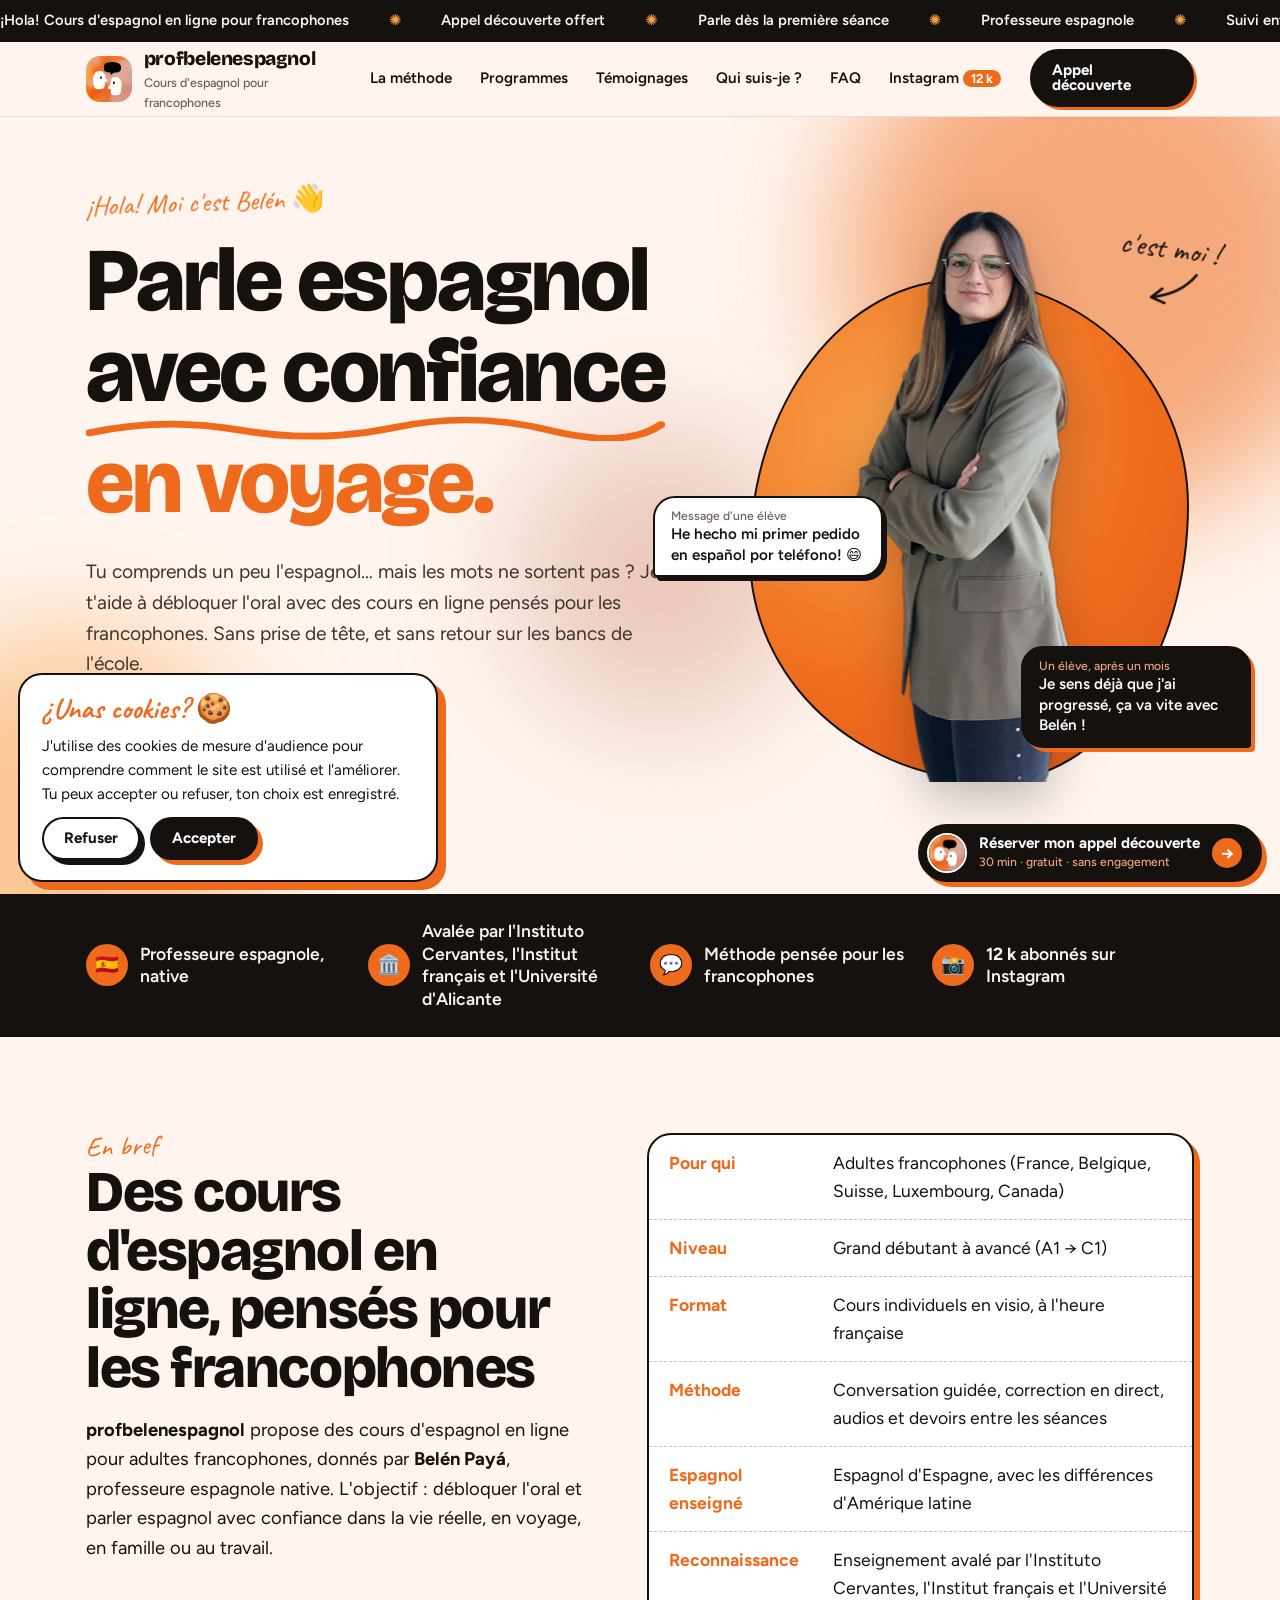
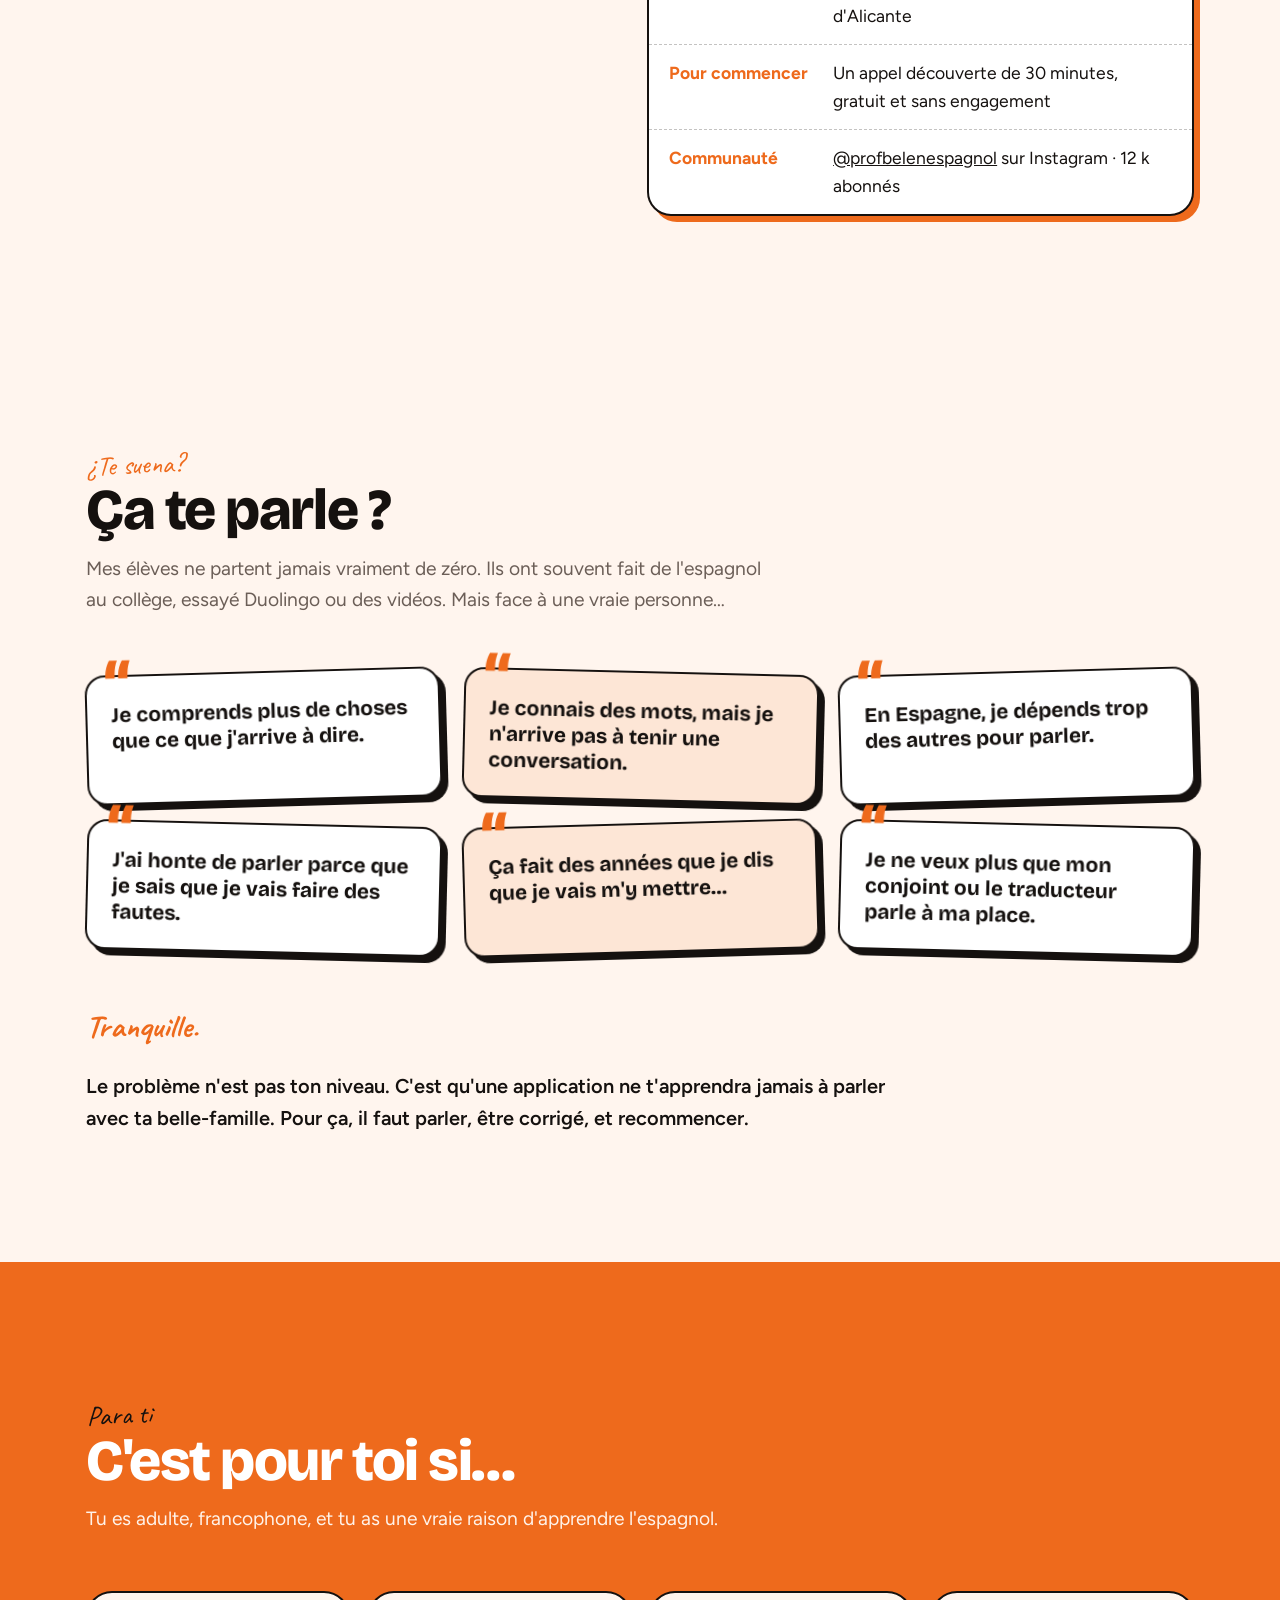
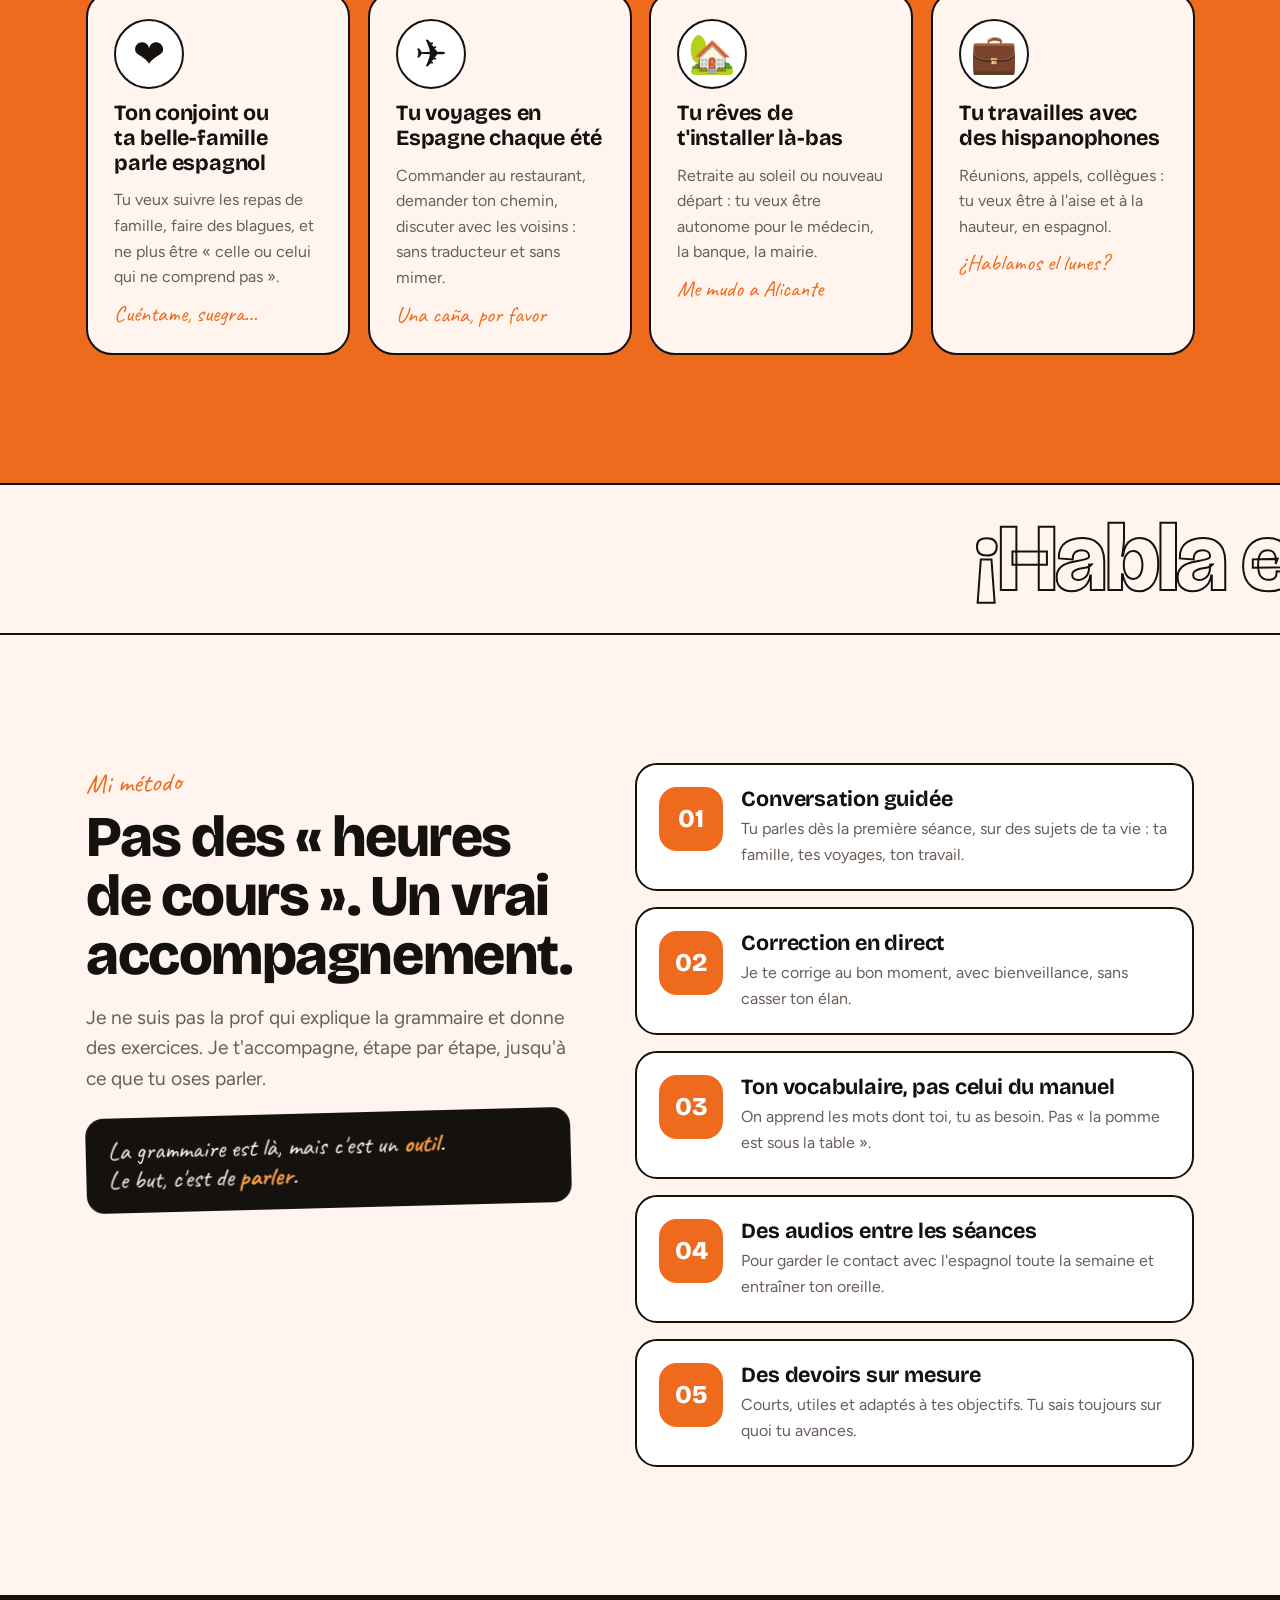
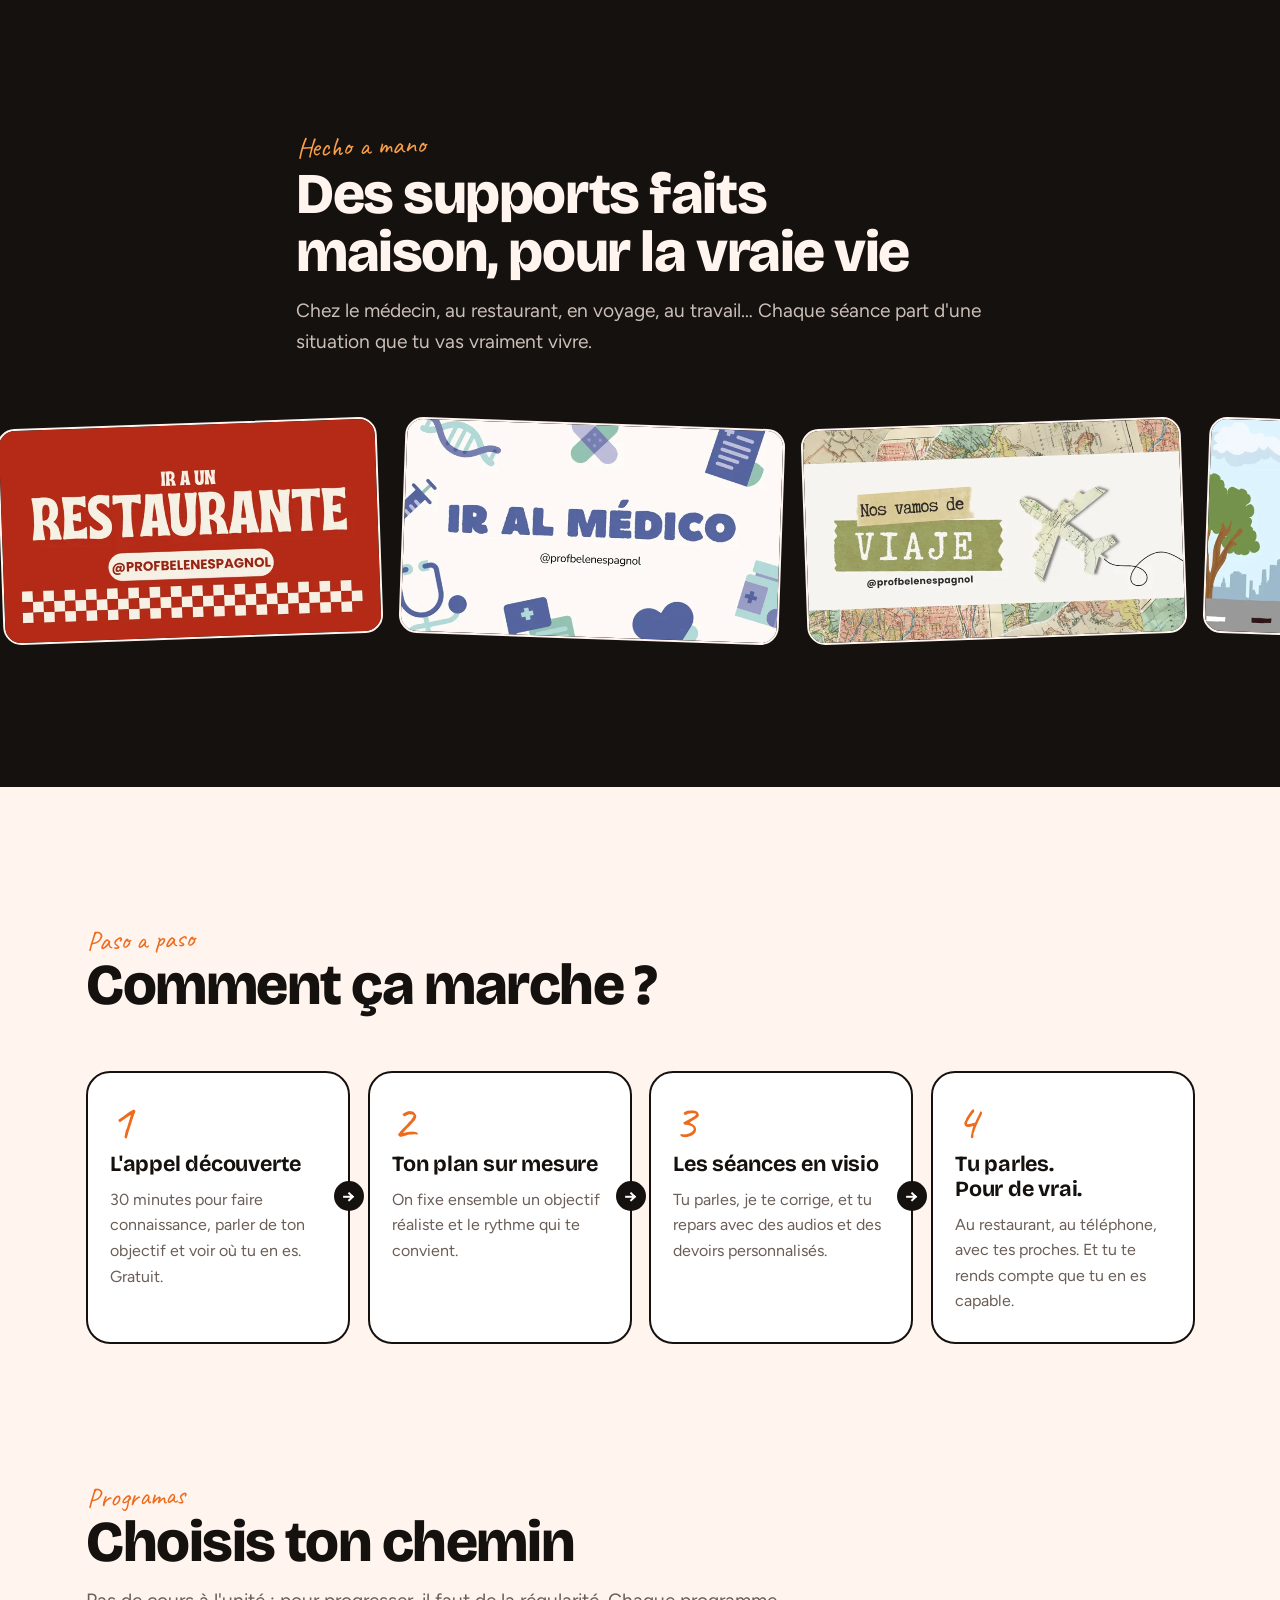
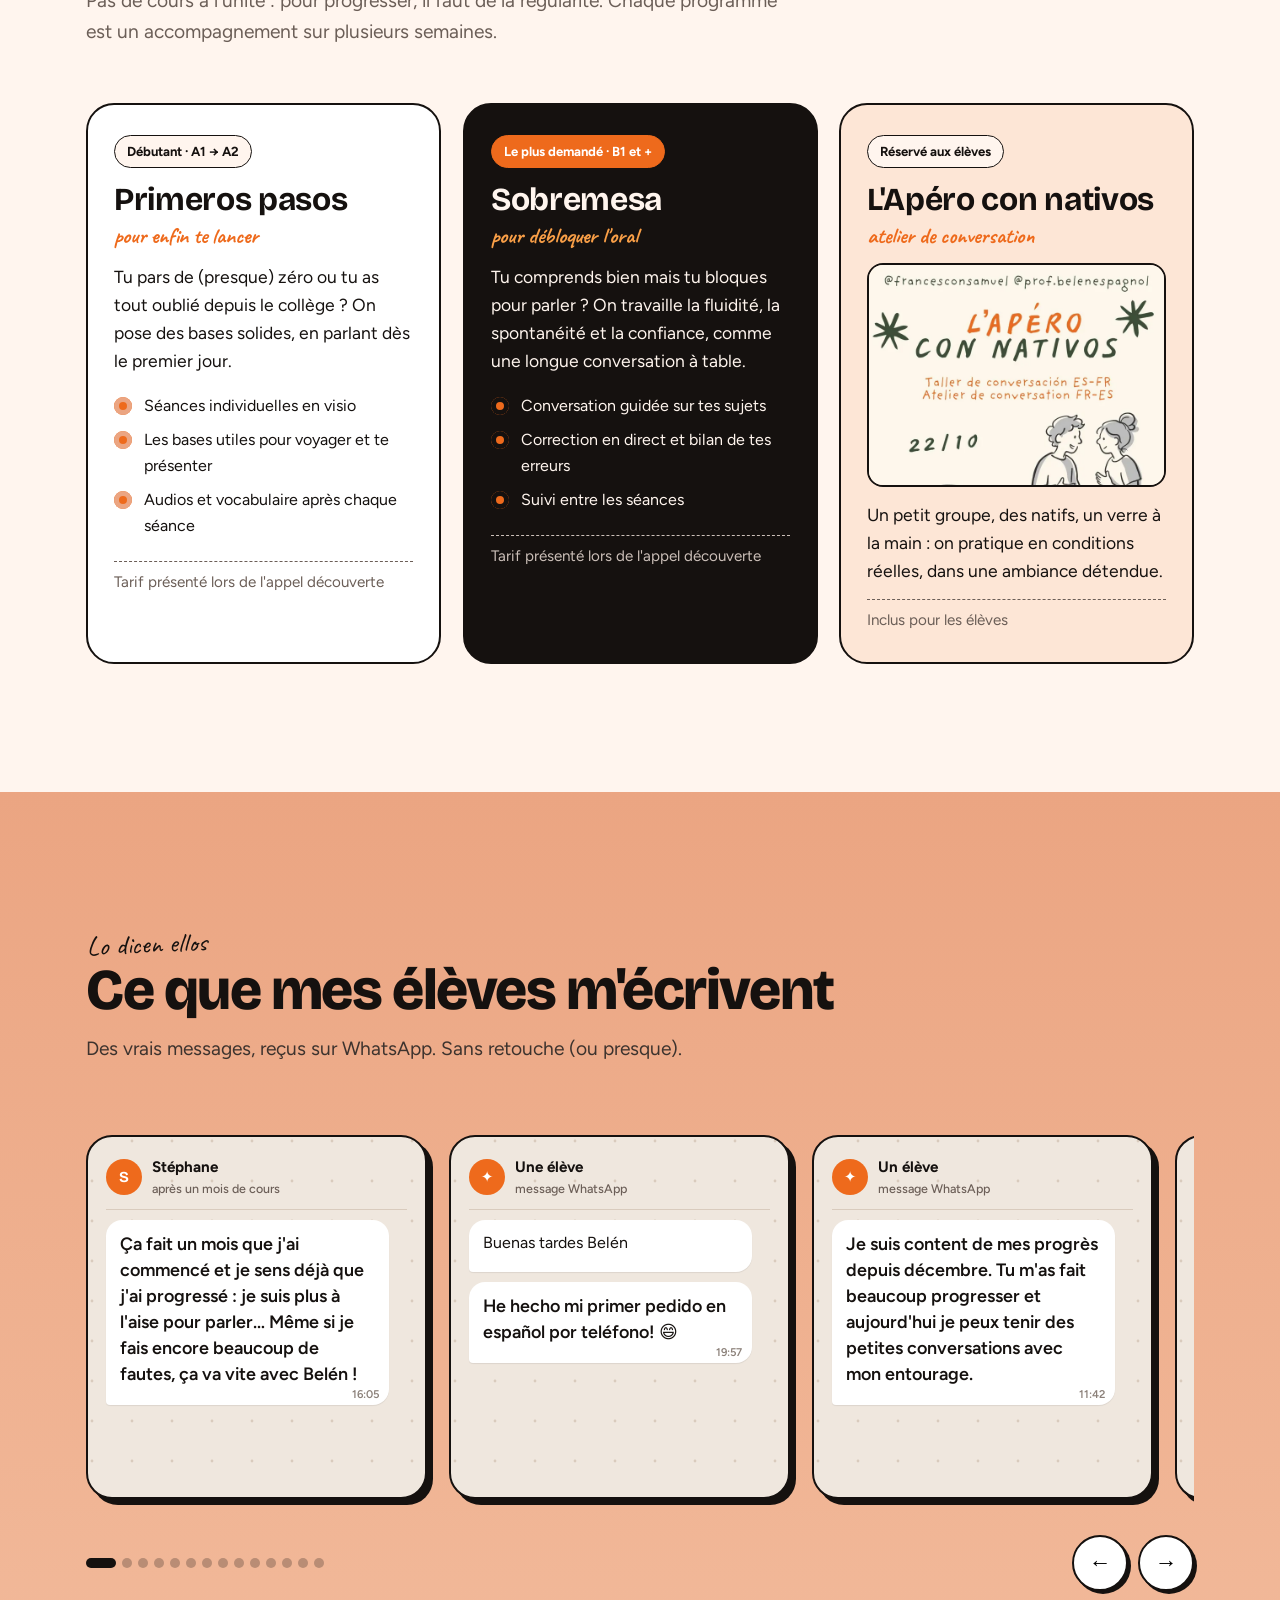
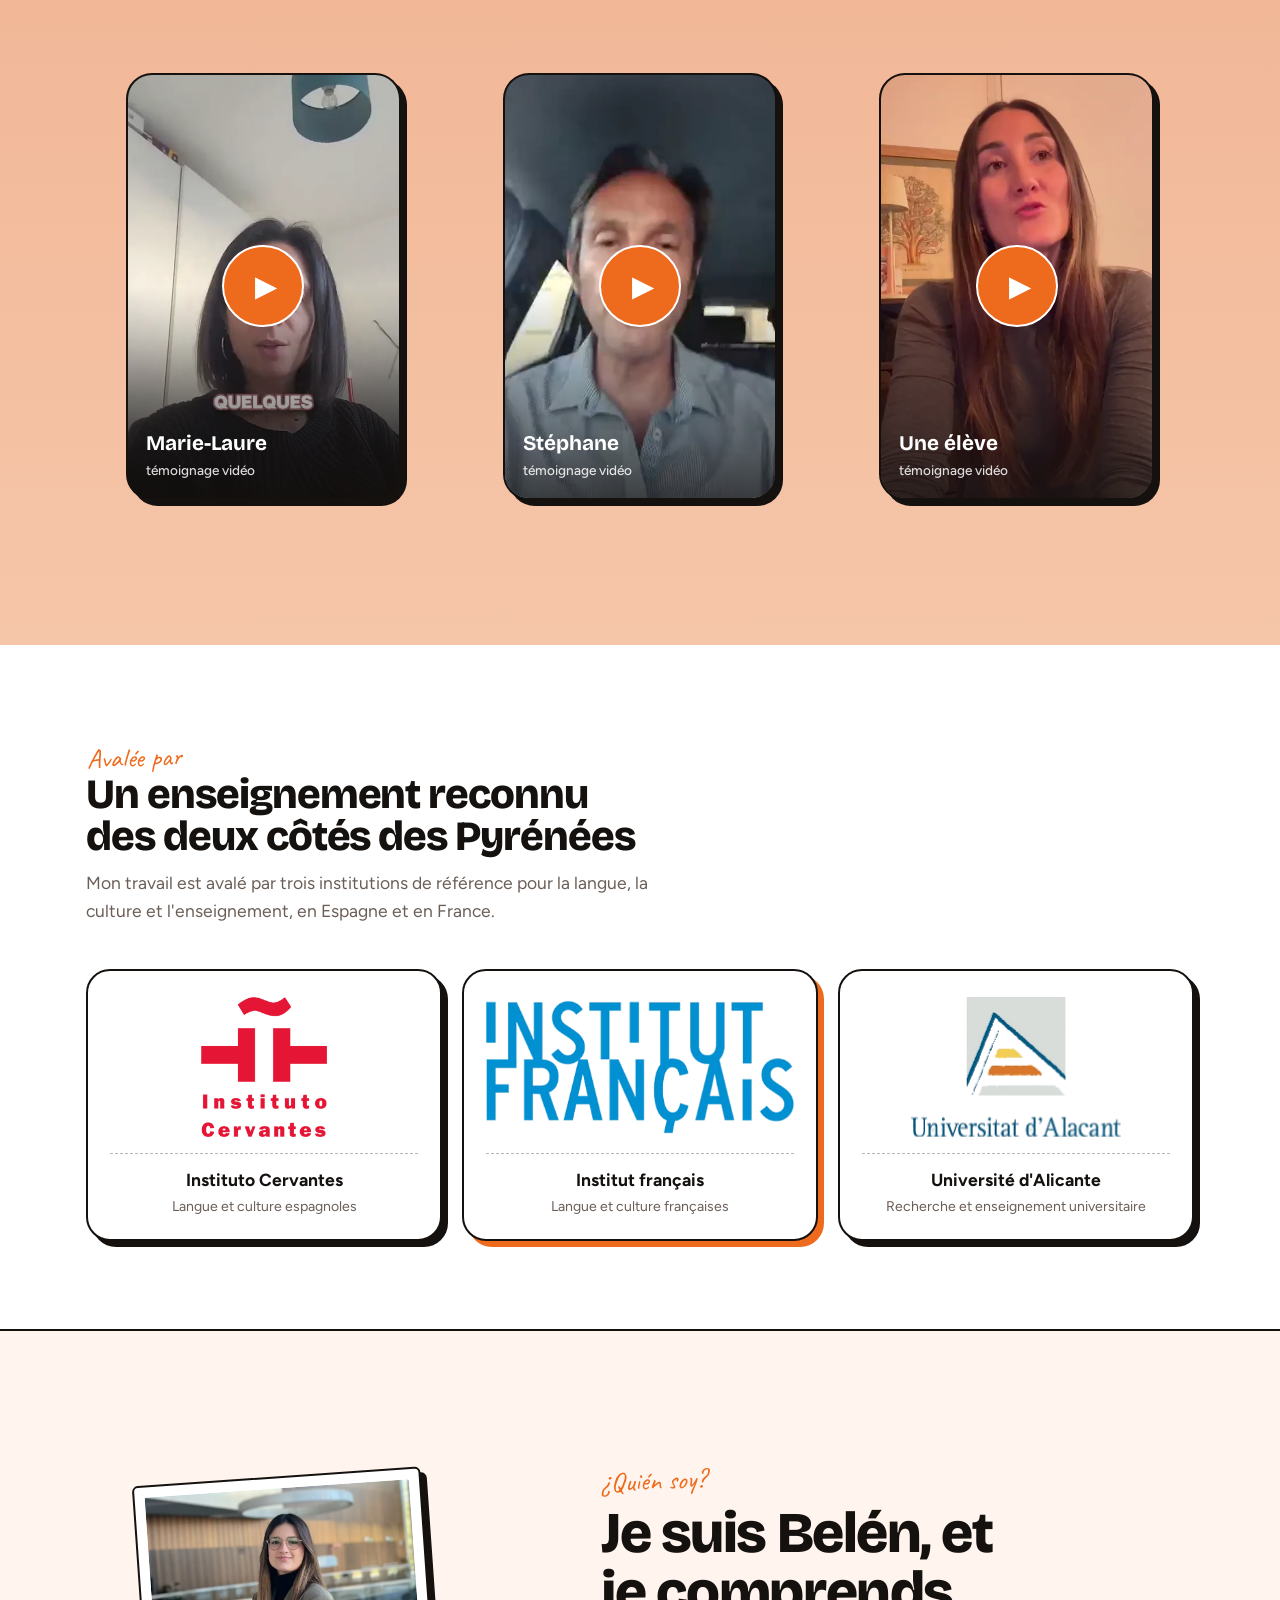
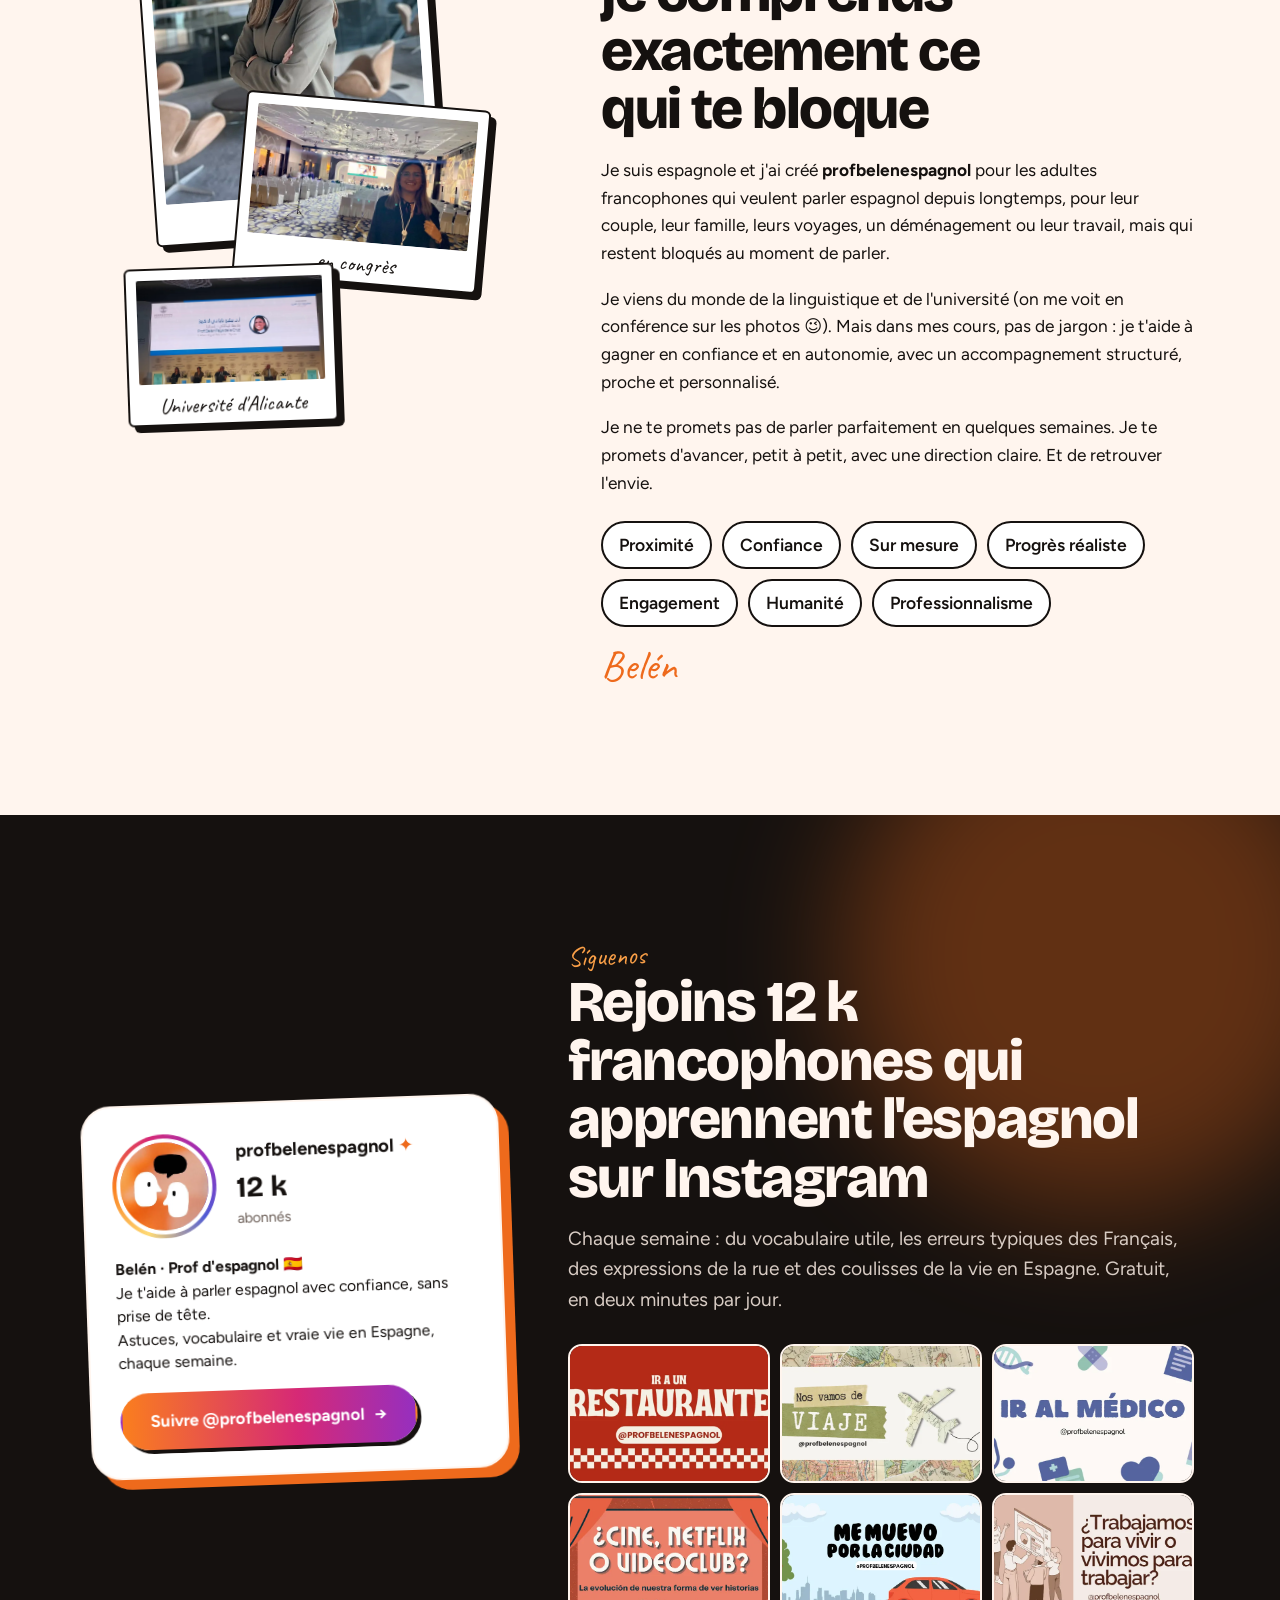
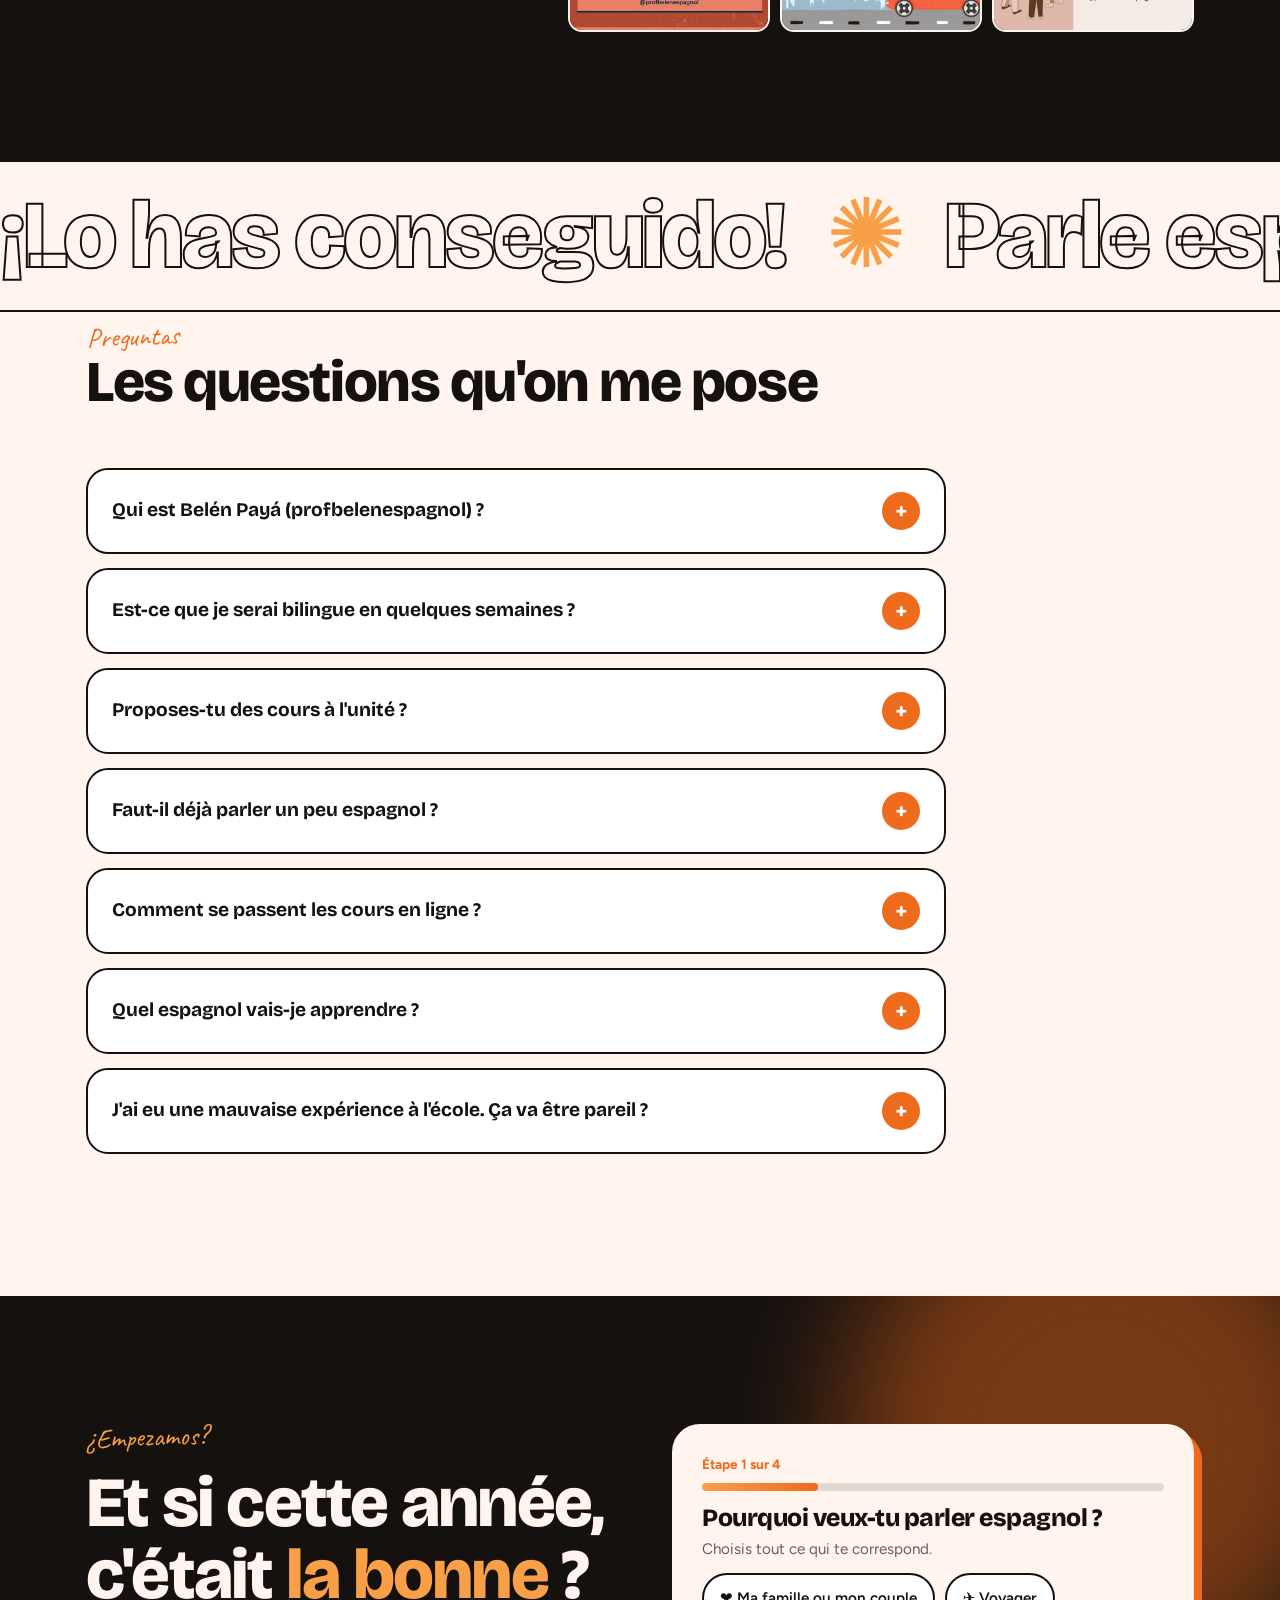
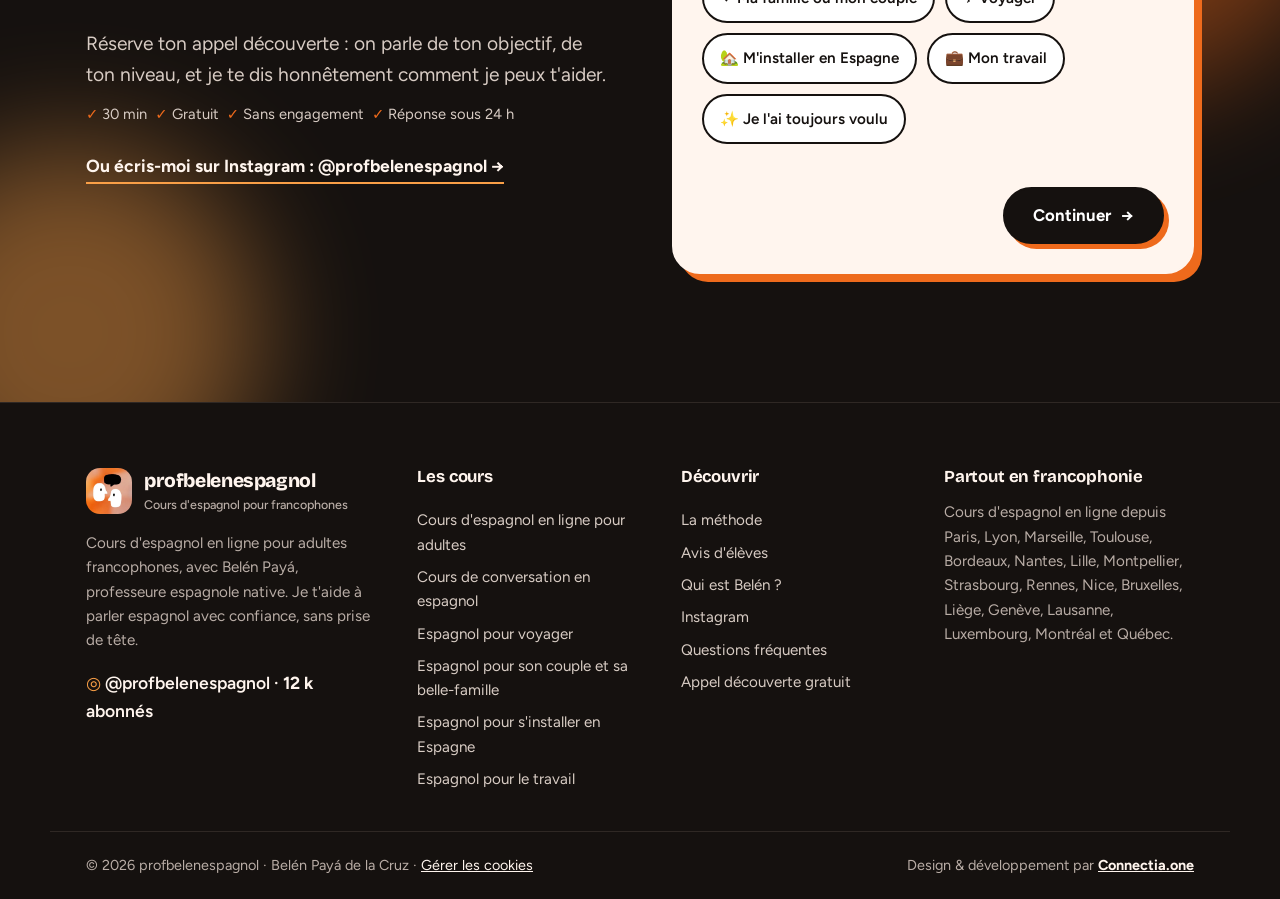
==== commit 737d5350: "Separación del título en móvil y quitar reseña fuera de contexto" ====
--- a/index.html
+++ b/index.html
@@ -587,7 +587,7 @@
 @keyframes float { to { transform: translate(40px, -30px) scale(1.12); } }
 .hero-grid { position: relative; z-index: 1; display: grid; grid-template-columns: 1.15fr .85fr; gap: clamp(24px, 4vw, 56px); align-items: center; }
 .hero h1 { font-size: clamp(2.8rem, 7.2vw, 5.6rem); font-weight: 800; }
-.hero h1 .swap { display: block; color: var(--orange); position: relative; min-height: 1.05em; }
+.hero h1 .swap { display: block; color: var(--orange); position: relative; min-height: 1.05em; margin-top: .22em; }
 .swap-word { display: inline-block; animation: pop .55s cubic-bezier(.2,.9,.3,1.4); }
 @keyframes pop { from { transform: translateY(.4em) rotate(4deg); opacity: 0; } }
 .hero h1 .squiggle { position: relative; white-space: nowrap; }
@@ -1257,8 +1257,7 @@
         <article class="wa"><div class="wa-top"><span class="av">✦</span><div>Une élève<small>message WhatsApp</small></div></div><p class="bubble big">Quiero decirte que estoy muy feliz porque entiendo todo en español y que puedo hablar con muchas personas 😊<time>19:02</time></p></article>
         <article class="wa"><div class="wa-top"><span class="av">P</span><div>Pascal<small>groupe d'élèves</small></div></div><p class="bubble big">Belén es una buena profesora.<time>16:06</time></p><p class="bubble big">Está atenta y muy comprometida.<time>16:07</time></p></article>
         <article class="wa"><div class="wa-top"><span class="av">✦</span><div>Un élève<small>message WhatsApp</small></div></div><p class="bubble big">C'est un vrai plaisir de faire cours avec toi, à chaque fois. Merci infiniment pour ton soutien et la qualité de ton accompagnement. Tu me fais vraiment progresser.<time>10:38</time></p></article>
-        <article class="wa"><div class="wa-top"><span class="av">✦</span><div>Une élève<small>après un voyage</small></div></div><p class="bubble">No habla francés, hemos hablado en español durante 2 horas.<time>7:25</time></p><p class="bubble big">Hemos hablado de todo y de nada. De nuestros trabajos, de nuestras vidas.<time>7:28</time></p></article>
-        <article class="wa"><div class="wa-top"><span class="av">✦</span><div>Une élève<small>débutante</small></div></div><p class="bubble big">Être débutant dans un domaine n'est pas facile, mais tu as l'écoute et la patience nécessaires pour me permettre de comprendre et de m'approprier la langue.<time>10:37</time></p></article>
+                <article class="wa"><div class="wa-top"><span class="av">✦</span><div>Une élève<small>débutante</small></div></div><p class="bubble big">Être débutant dans un domaine n'est pas facile, mais tu as l'écoute et la patience nécessaires pour me permettre de comprendre et de m'approprier la langue.<time>10:37</time></p></article>
         <article class="wa"><div class="wa-top"><span class="av">✦</span><div>Un élève<small>après quatre cours</small></div></div><p class="bubble big">Je suis heureux d'avoir fait le choix de te faire confiance pour mon apprentissage de l'espagnol. Je suis sûr que mes voisins apprécieront mes progrès cet été.<time>14:01</time></p></article>
         <article class="wa"><div class="wa-top"><span class="av">✦</span><div>Une élève<small>après l'Apéro con nativos</small></div></div><p class="bubble">J'ai vraiment adoré. J'ai trouvé les échanges très fluides. Je me suis sentie à l'aise.<time>15:08</time></p><p class="bubble big">C'est vrai que j'ai osé parler, je suis assez contente.<time>15:08</time></p></article>
         <article class="wa"><div class="wa-top"><span class="av">✦</span><div>Une élève<small>message WhatsApp</small></div></div><p class="bubble big">J'ai vraiment fait le bon choix en venant vers toi 😍 Estoy muy muy contenta 🤩<time>21:04</time></p></article>
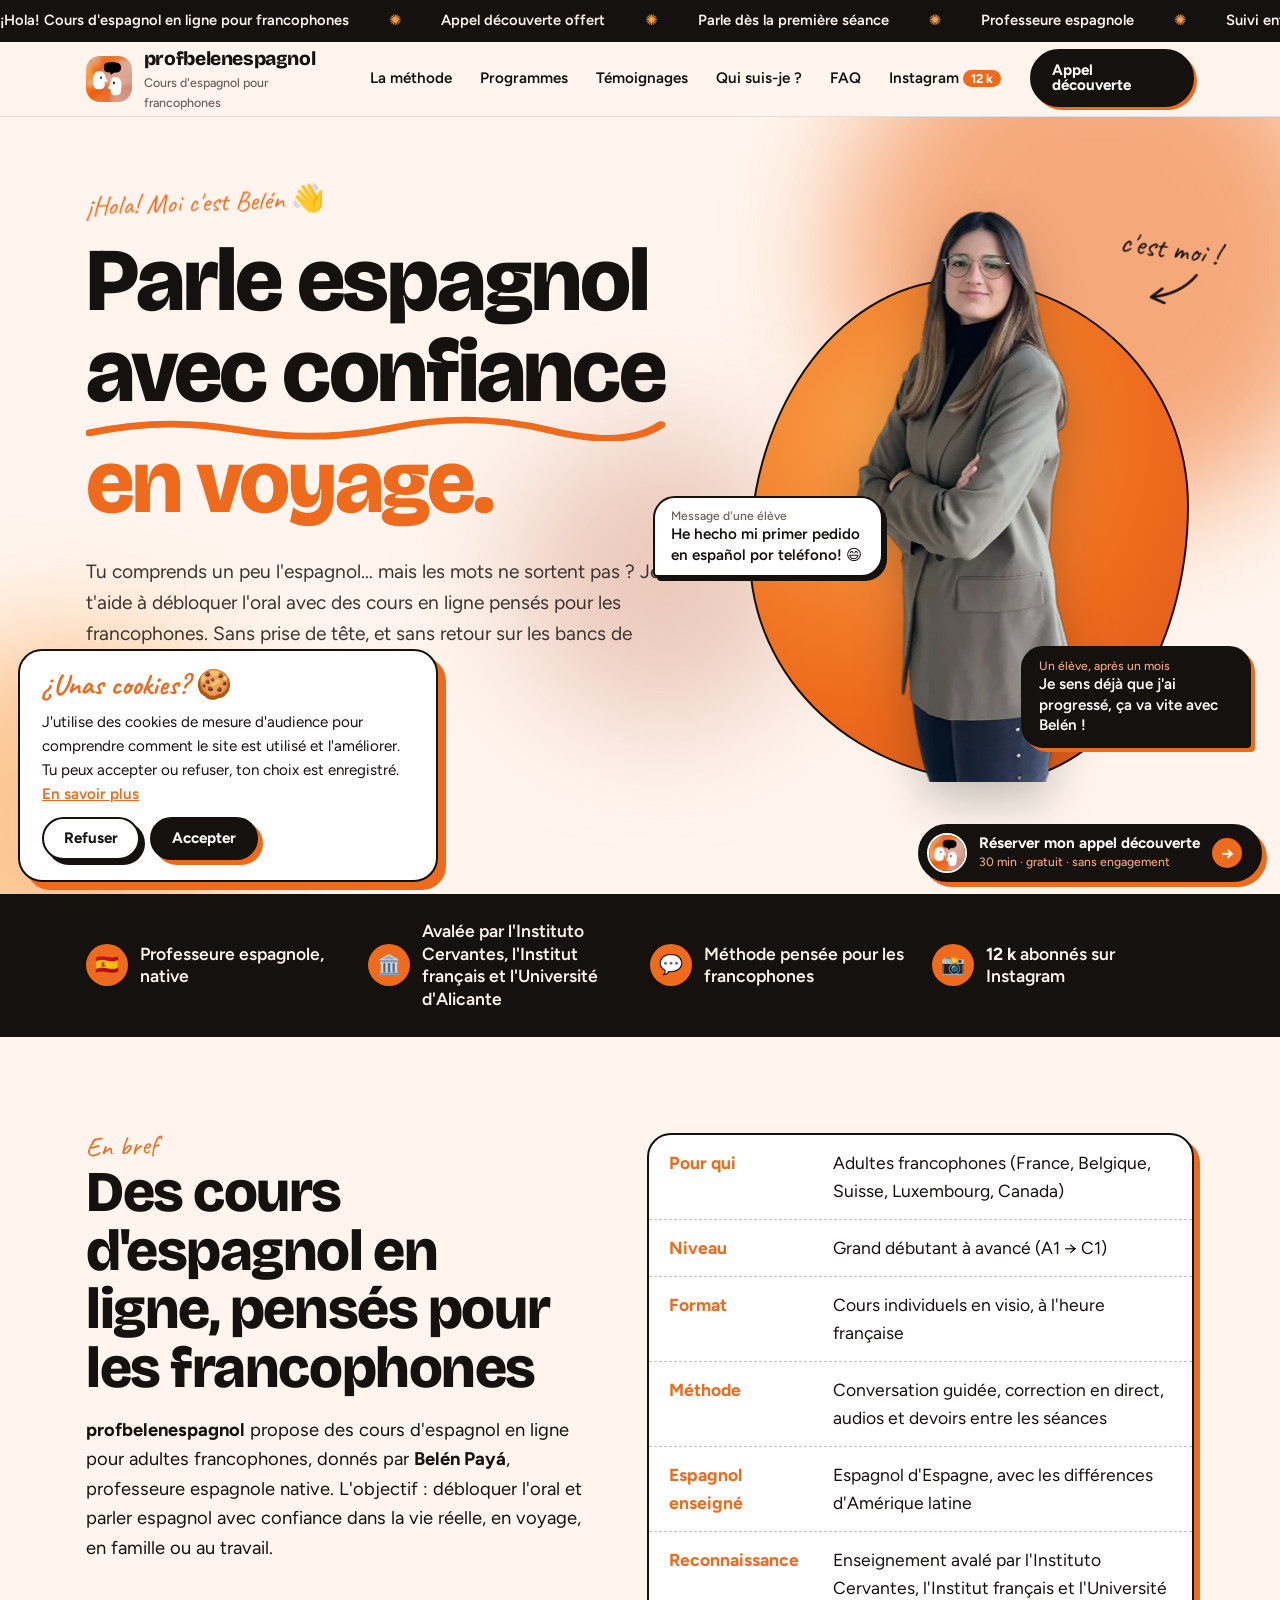
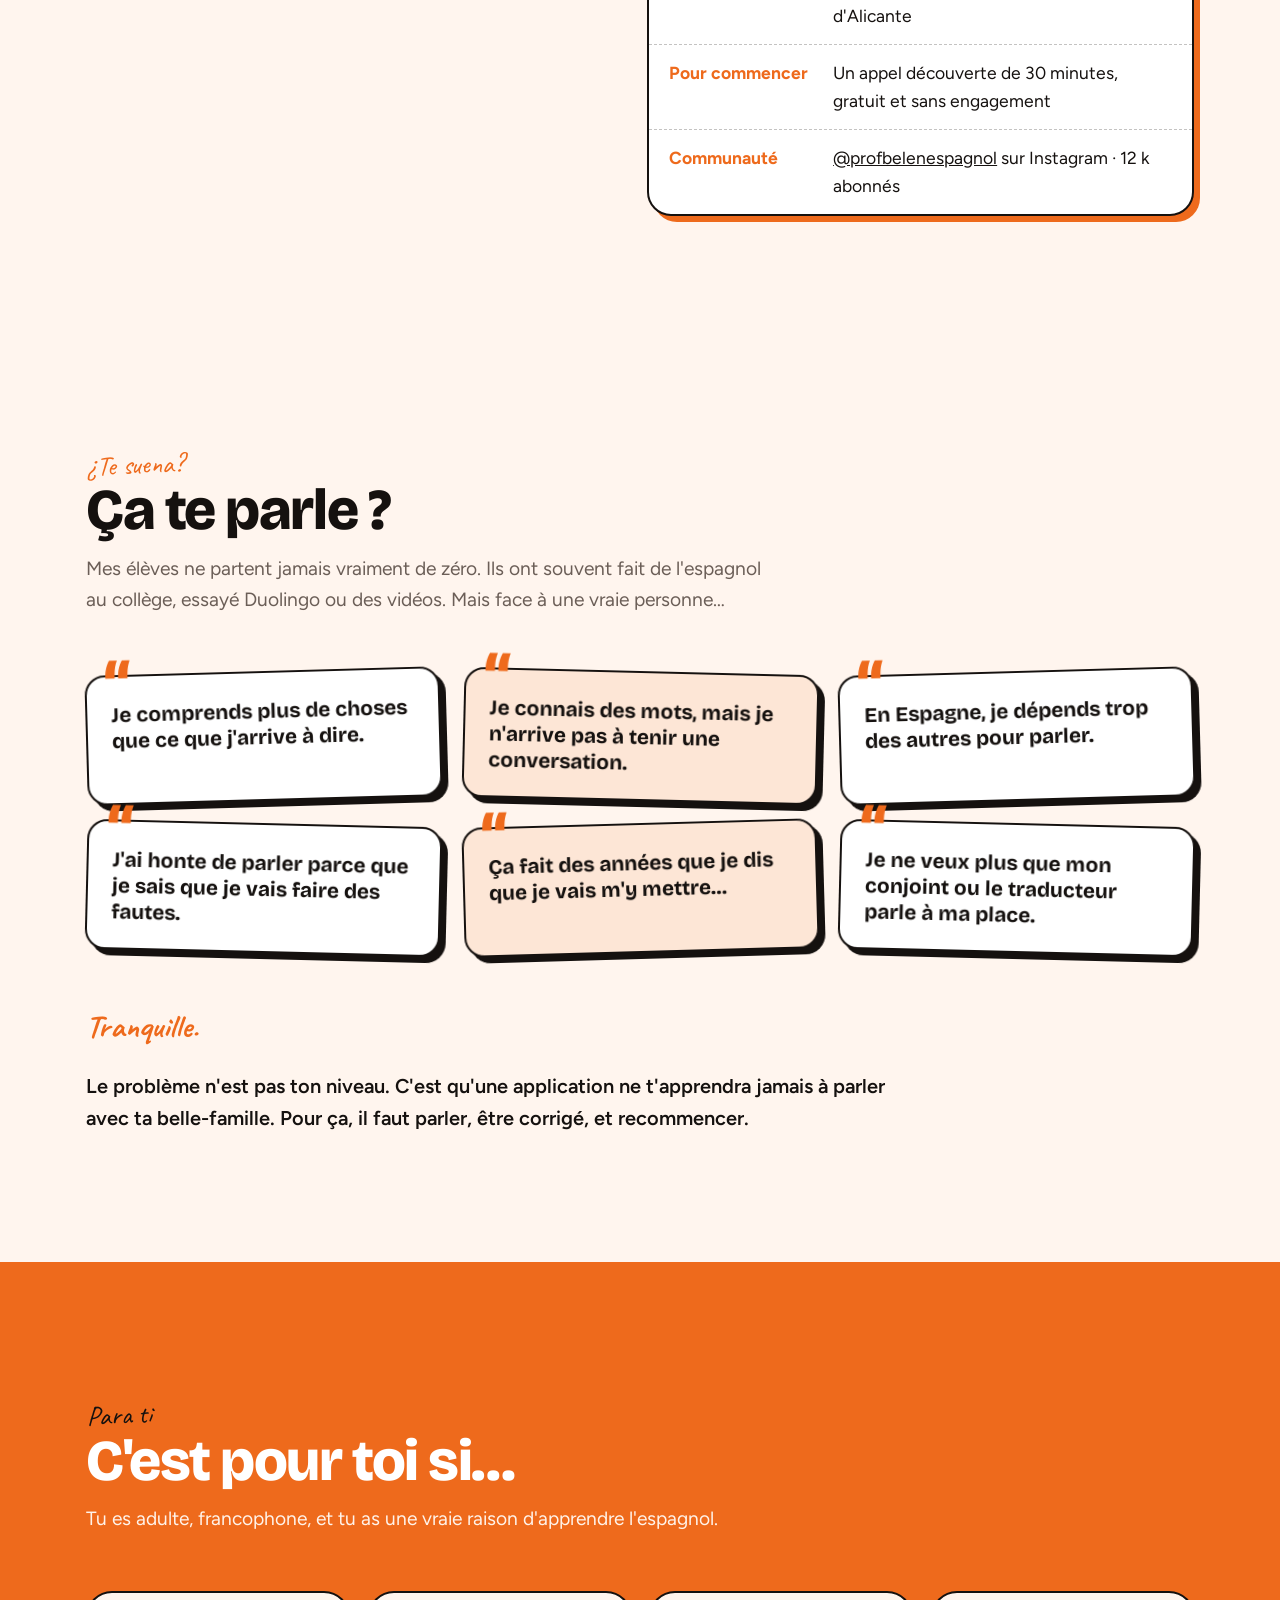
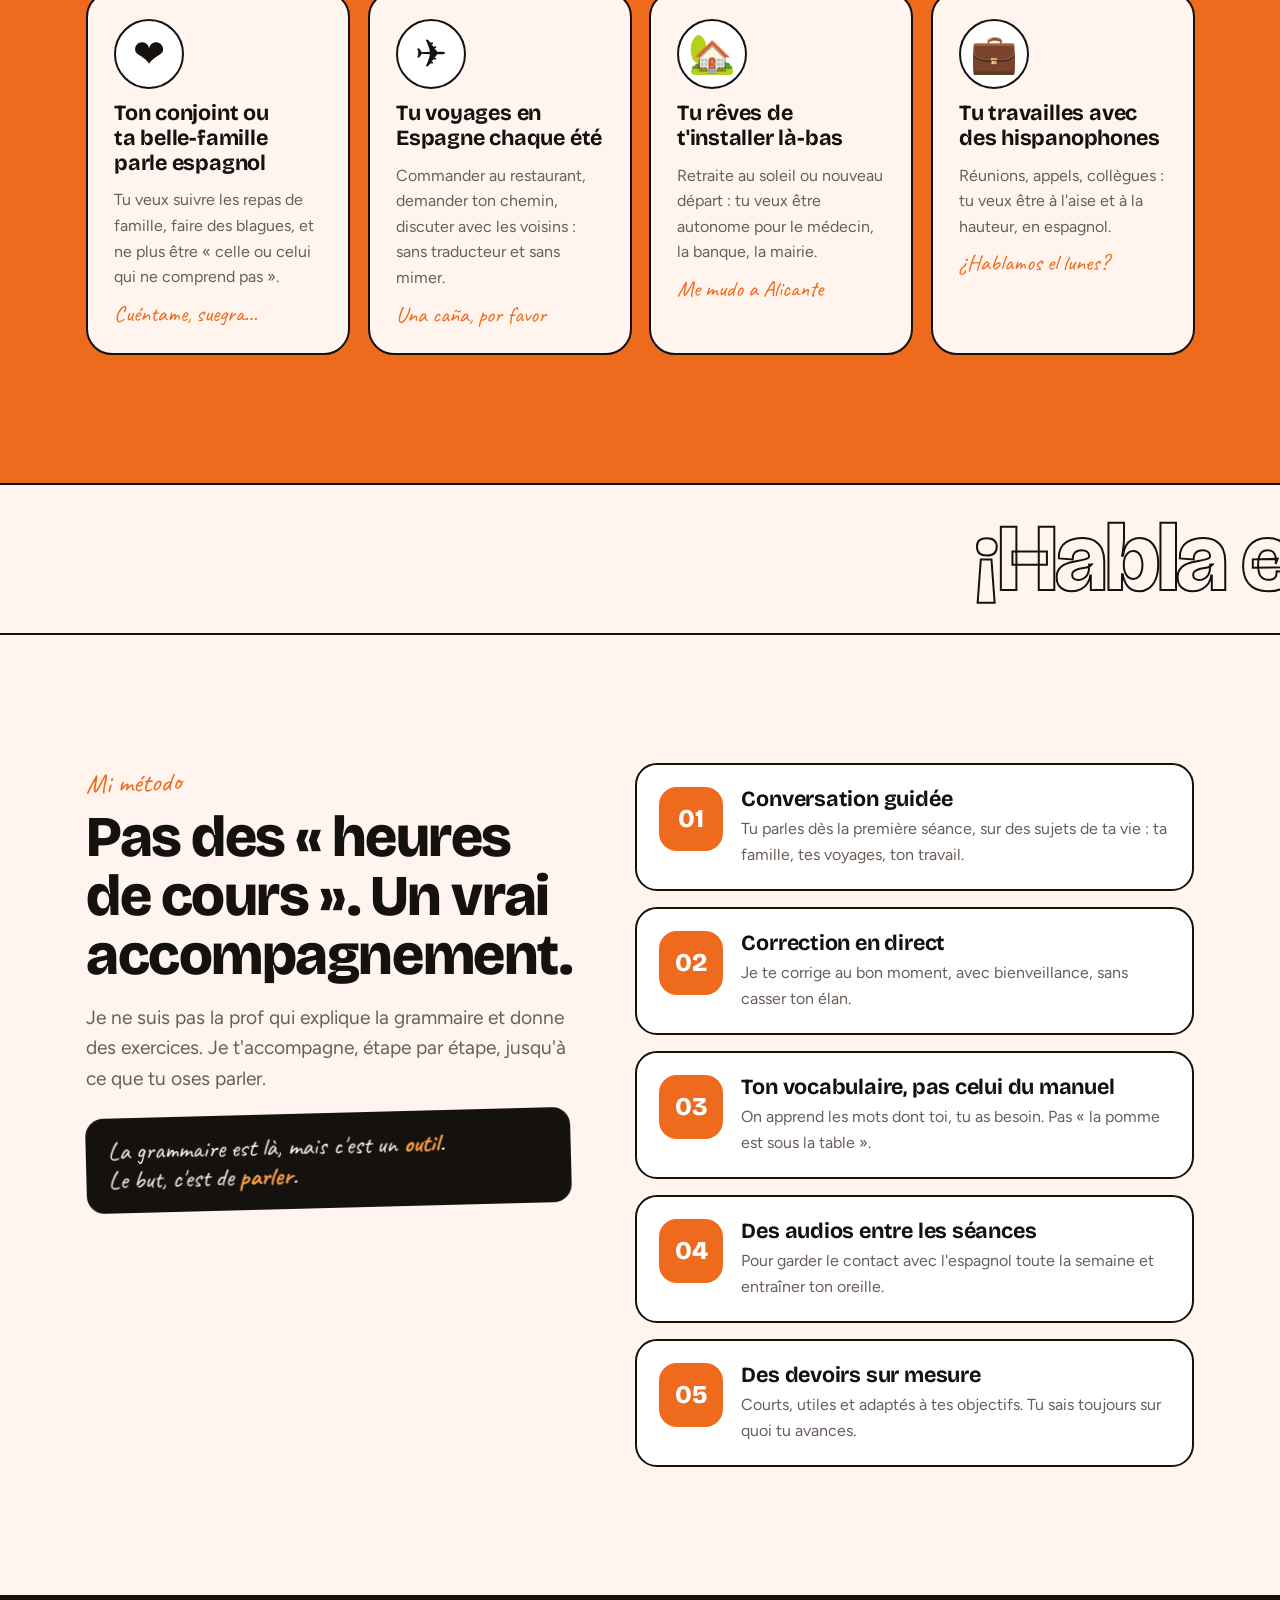
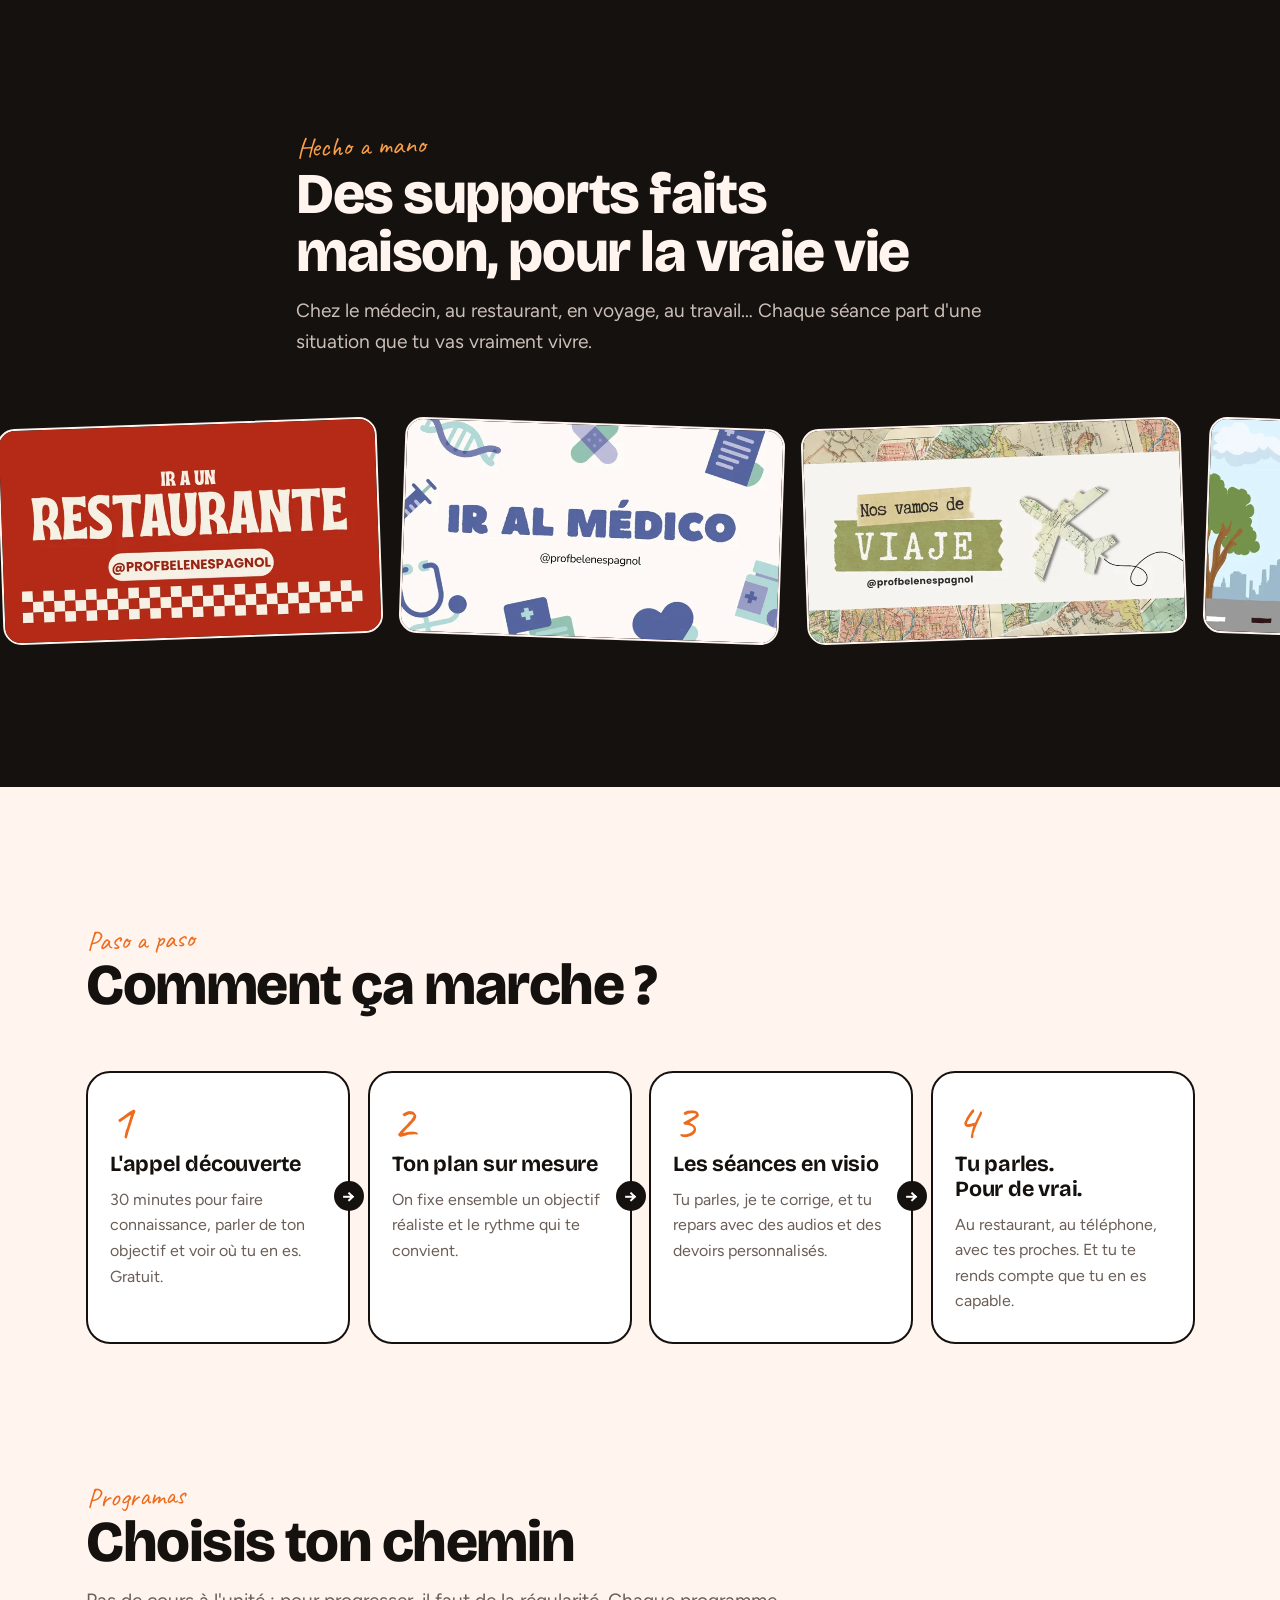
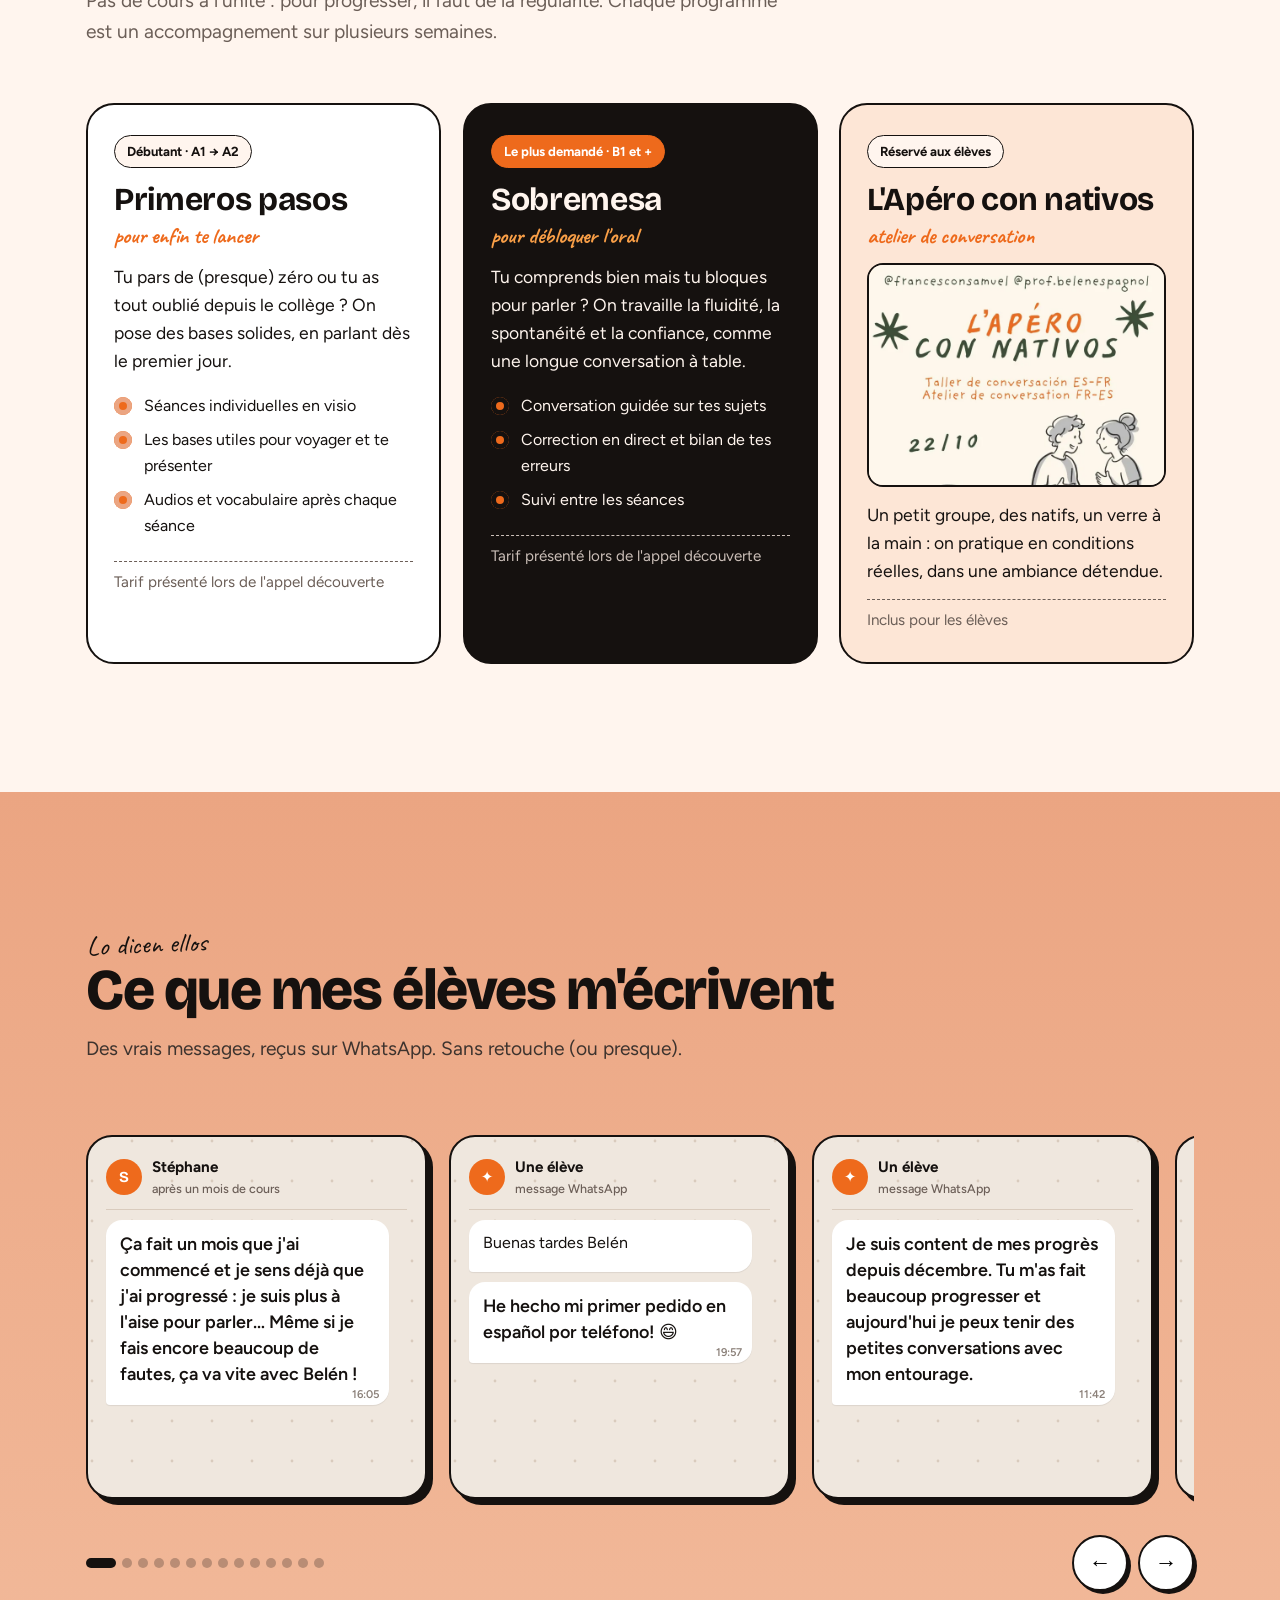
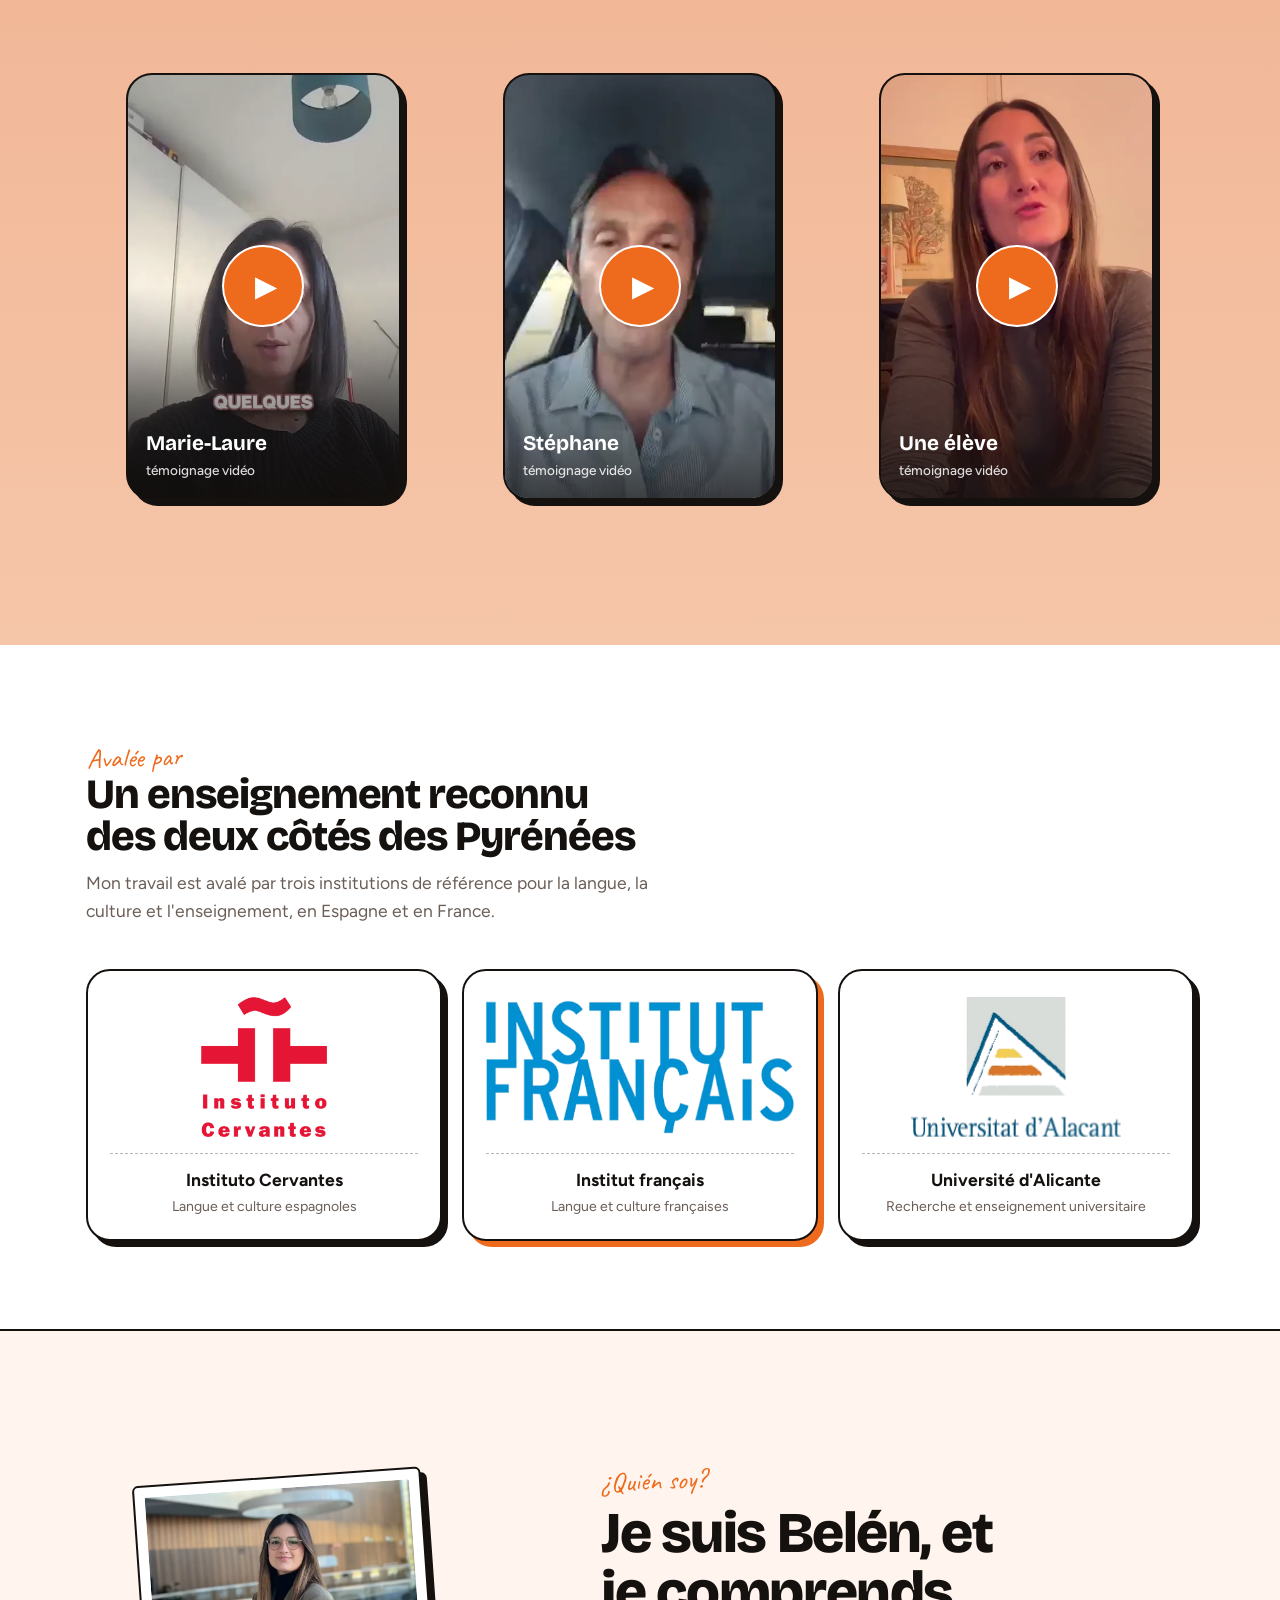
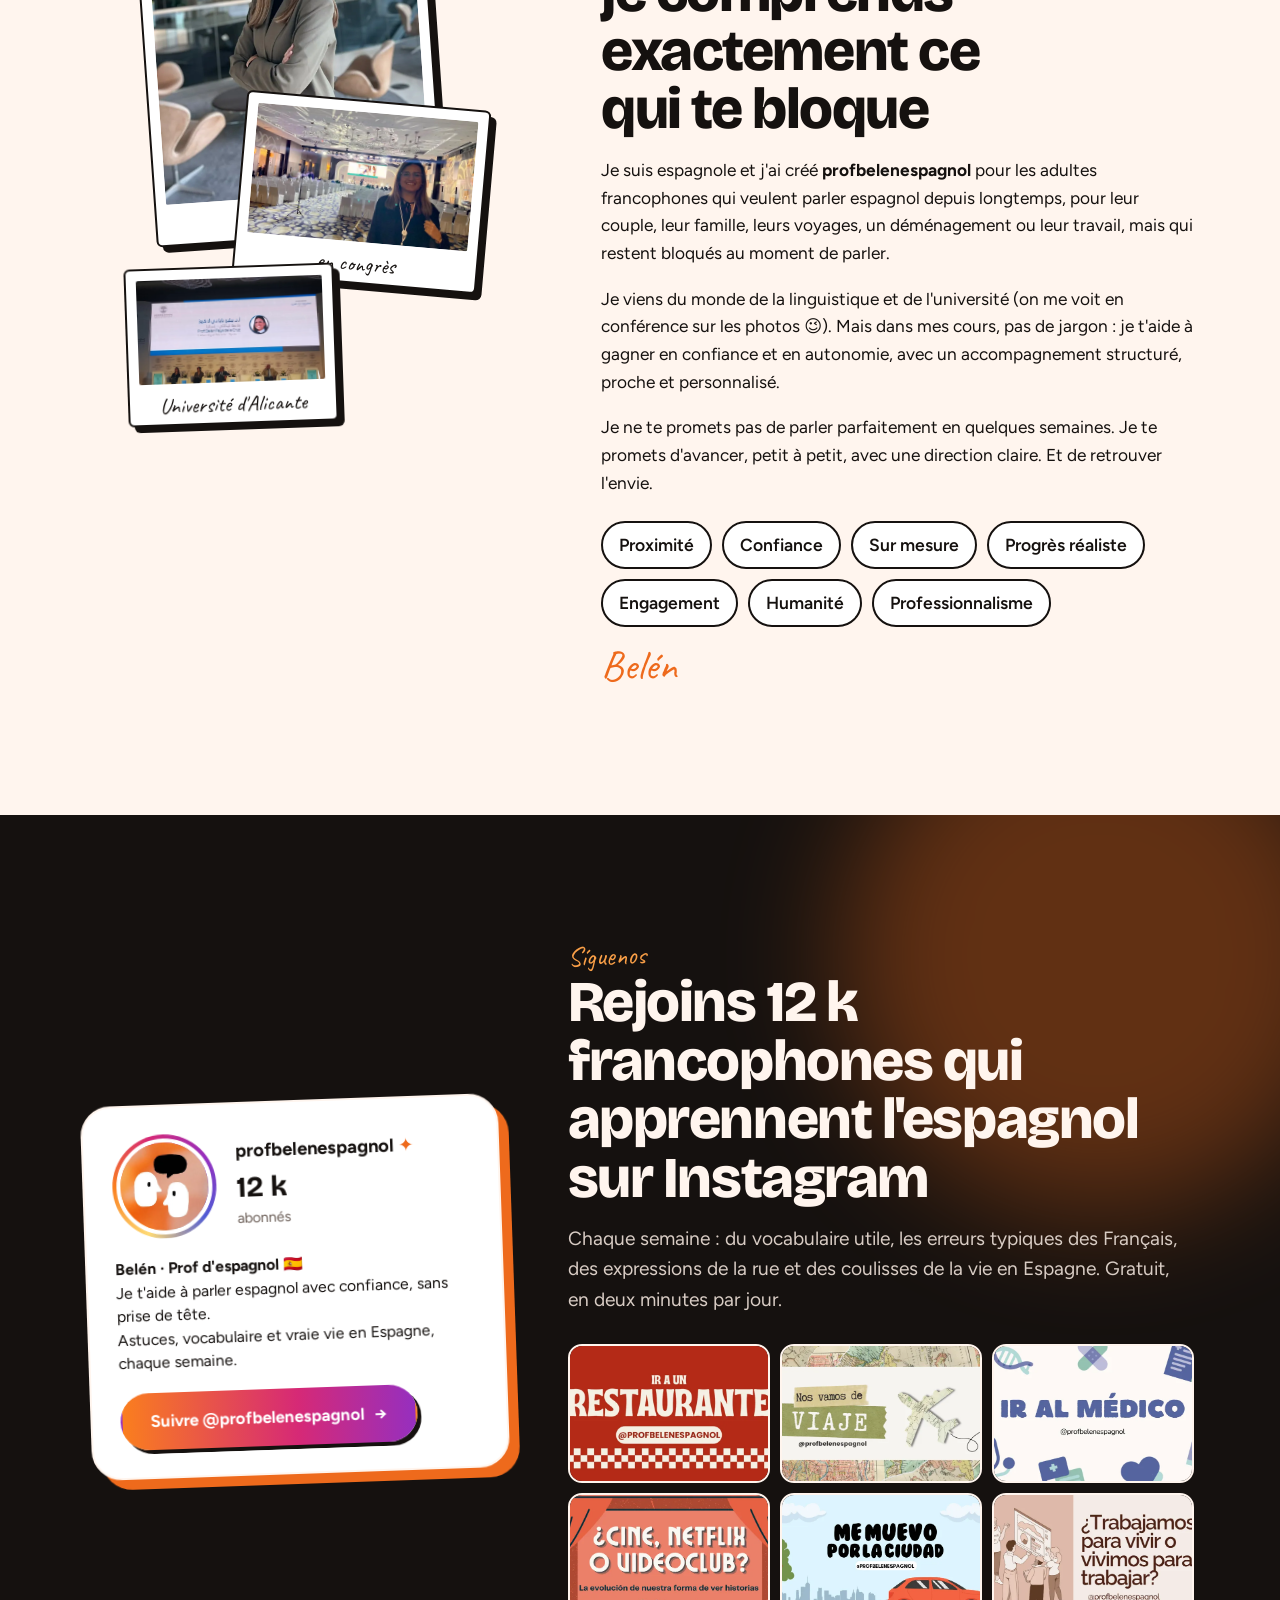
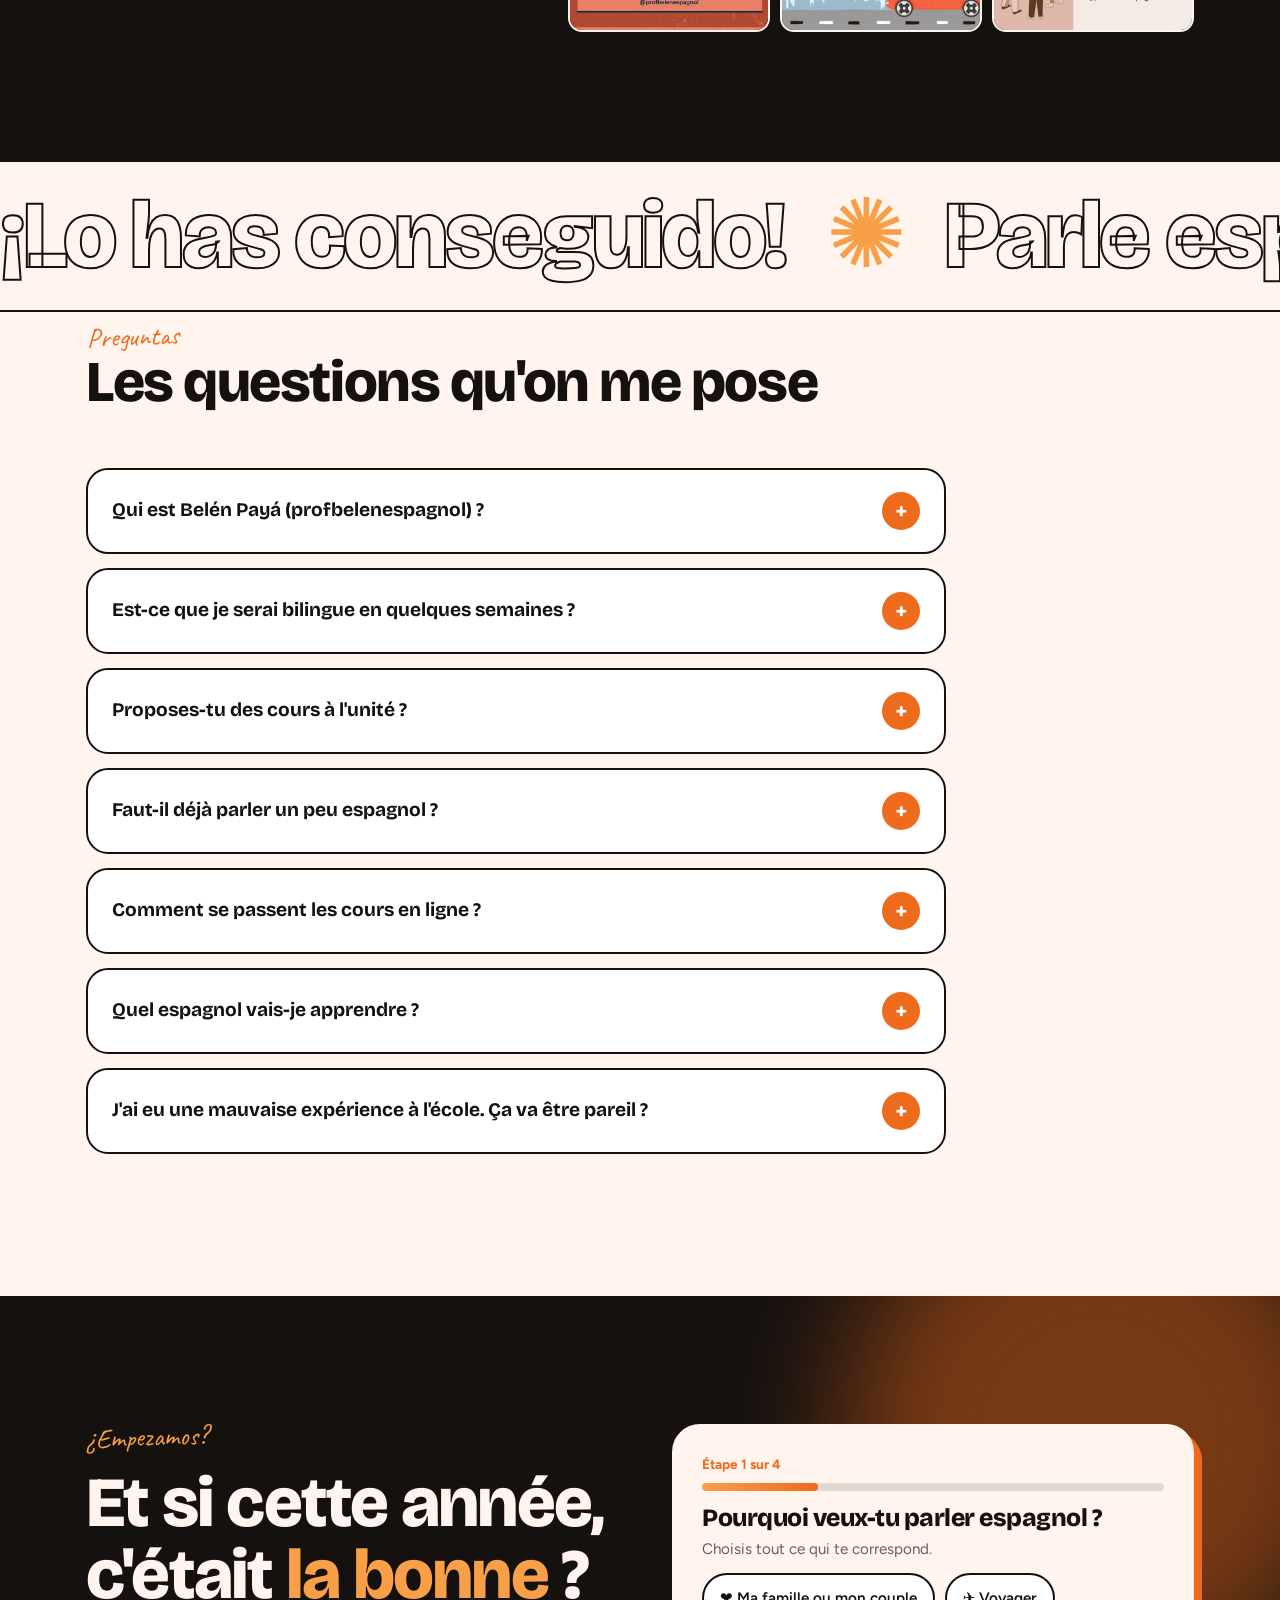
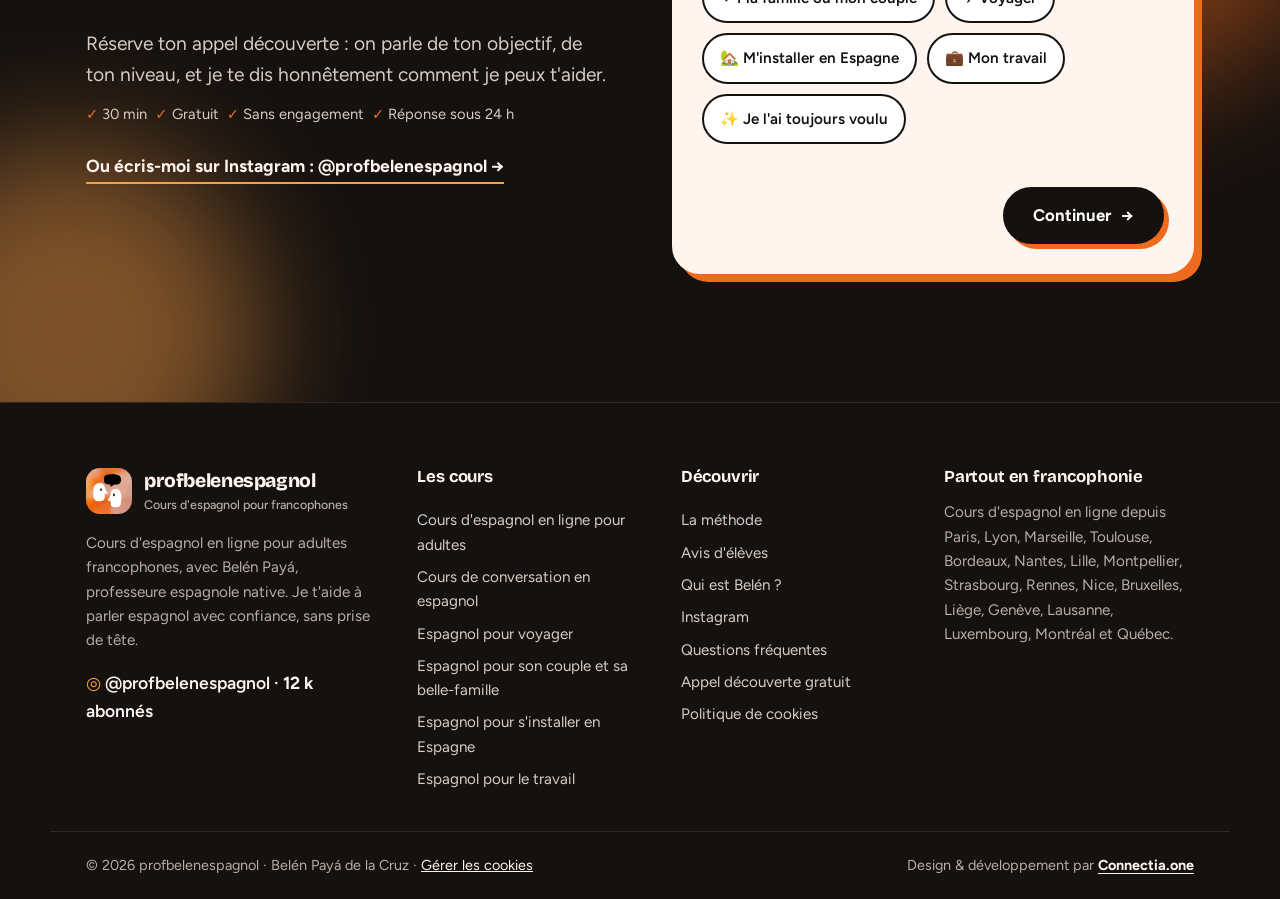
==== commit 4fc82ad4: "Página de política de cookies + CSS compartido + crédito Connectia en footer" ====
--- a/index.html
+++ b/index.html
@@ -506,514 +506,7 @@
 <link rel="preconnect" href="https://fonts.googleapis.com">
 <link rel="preconnect" href="https://fonts.gstatic.com" crossorigin>
 <link href="https://fonts.googleapis.com/css2?family=Bricolage+Grotesque:opsz,wght@12..96,500;12..96,700;12..96,800&family=Caveat:wght@600;700&family=Figtree:wght@400;500;600;700&display=swap" rel="stylesheet">
-<style>
-/* Univers de marque (thème unique, choisi) : le dégradé orange-pêche flou du logo, encre noire de la bulle, blanc des visages.
-   Layout : sections pleine largeur qui alternent pêche clair / orange / encre, éléments "dessinés à la main" (Caveat). */
-:root {
-  --orange: #EE6A1C;
-  --mandarina: #F99F47;
-  --melocoton: #EBA582;
-  --rosa: #DCA794;
-  --tinta: #15110F;
-  --nube: #FFF5EE;
-  --blanco: #FFFFFF;
-  --gris: #6B5E57;
-  --display: "Bricolage Grotesque", "Arial Black", system-ui, sans-serif;
-  --hand: "Caveat", "Comic Sans MS", cursive;
-  --body: "Figtree", "Segoe UI", system-ui, sans-serif;
-  color-scheme: light;
-}
-* { box-sizing: border-box; }
-html { scroll-behavior: smooth; }
-body { margin: 0; background: var(--nube); color: var(--tinta); font-family: var(--body); font-size: 17.5px; line-height: 1.6; overflow-x: hidden; }
-img, video { max-width: 100%; display: block; height: auto; }
-a { color: inherit; }
-h1, h2, h3 { font-family: var(--display); line-height: 1.02; letter-spacing: -0.025em; text-wrap: balance; margin: 0; }
-h2 { font-size: clamp(2.1rem, 5vw, 3.6rem); font-weight: 800; }
-h3 { font-size: 1.35rem; font-weight: 700; letter-spacing: -0.01em; line-height: 1.15; }
-p { margin: 0; }
-.wrap { max-width: 1180px; margin: 0 auto; padding: 0 clamp(16px, 4vw, 36px); }
-.hand { font-family: var(--hand); font-weight: 700; }
-.eyebrow { font-family: var(--hand); font-size: 1.7rem; color: var(--orange); line-height: 1; transform: rotate(-2deg); display: inline-block; }
-.lead { font-size: 1.2rem; color: var(--gris); max-width: 58ch; }
-:focus-visible { outline: 3px solid var(--tinta); outline-offset: 3px; border-radius: 6px; }
-section { padding: clamp(72px, 10vw, 128px) 0; position: relative; }
-.head { display: grid; gap: 14px; margin-bottom: clamp(36px, 5vw, 56px); max-width: 760px; }
-
-/* Boutons */
-.btn { display: inline-flex; align-items: center; gap: 10px; font: 700 1.05rem/1 var(--body); text-decoration: none; padding: 18px 28px; border-radius: 999px; border: 2px solid var(--tinta); cursor: pointer; transition: transform .25s cubic-bezier(.2,.9,.3,1.4), box-shadow .25s; }
-.btn-main { background: var(--tinta); color: var(--blanco); box-shadow: 5px 5px 0 var(--orange); }
-.btn-main:hover { transform: translate(-3px, -3px) rotate(-1deg); box-shadow: 9px 9px 0 var(--orange); }
-.btn-light { background: var(--blanco); color: var(--tinta); box-shadow: 5px 5px 0 var(--tinta); }
-.btn-light:hover { transform: translate(-3px, -3px) rotate(1deg); box-shadow: 9px 9px 0 var(--tinta); }
-.btn .arrow { transition: transform .25s; }
-.btn:hover .arrow { transform: translateX(4px); }
-.micro { font-size: .92rem; color: var(--gris); margin-top: 12px; display: flex; gap: 8px; flex-wrap: wrap; align-items: center; }
-.micro span::before { content: "✓ "; color: var(--orange); font-weight: 700; }
-
-/* Bandeau défilant */
-.ticker { background: var(--tinta); color: var(--nube); overflow: hidden; white-space: nowrap; font-weight: 600; font-size: .92rem; }
-.ticker-track { display: inline-flex; gap: 40px; padding: 9px 0; animation: slide 38s linear infinite; }
-.ticker-track span::after { content: "✺"; color: var(--mandarina); margin-left: 40px; }
-@keyframes slide { to { transform: translateX(-50%); } }
-
-/* Navigation */
-header { position: sticky; top: 0; z-index: 50; background: color-mix(in srgb, var(--nube) 85%, transparent); backdrop-filter: blur(12px); border-bottom: 1px solid color-mix(in srgb, var(--tinta) 10%, transparent); }
-.nav { display: flex; align-items: center; justify-content: space-between; gap: 18px; height: 74px; }
-.brand { display: flex; align-items: center; gap: 12px; text-decoration: none; }
-.brand img { width: 46px; height: 46px; border-radius: 14px; transition: transform .4s cubic-bezier(.2,.9,.3,1.6); }
-.brand:hover img { transform: rotate(-10deg) scale(1.08); }
-.brand b { font-family: var(--display); font-weight: 800; font-size: 1.2rem; letter-spacing: -0.02em; line-height: 1; }
-.brand small { display: block; font-size: .78rem; color: var(--gris); font-weight: 500; letter-spacing: 0; }
-.nav ul { display: flex; gap: 6px; list-style: none; margin: 0; padding: 0; }
-.nav ul a { display: block; white-space: nowrap; text-decoration: none; font-weight: 600; font-size: .95rem; padding: 8px 11px; border-radius: 999px; transition: background .2s; }
-.nav ul a:hover { background: color-mix(in srgb, var(--orange) 16%, transparent); }
-.nav .btn { padding: 12px 20px; font-size: .95rem; box-shadow: 3px 3px 0 var(--orange); }
-.burger { display: none; background: var(--tinta); color: var(--blanco); border: 0; border-radius: 999px; padding: 10px 16px; font: 600 .95rem var(--body); cursor: pointer; }
-@media (max-width: 1180px) {
-  .nav ul { position: absolute; top: 74px; left: 0; right: 0; flex-direction: column; background: var(--nube); padding: 12px 16px 20px; border-bottom: 2px solid var(--tinta); display: none; }
-  .nav ul.open { display: flex; }
-  .nav ul a { font-size: 1.2rem; padding: 12px 8px; }
-  .nav .btn { display: none; }
-  .burger { display: block; }
-}
-
-/* Héros */
-.hero { padding: clamp(40px, 6vw, 72px) 0 clamp(56px, 7vw, 96px); overflow: hidden; }
-.blob { position: absolute; border-radius: 50%; filter: blur(60px); opacity: .55; z-index: 0; animation: float 14s ease-in-out infinite alternate; }
-.blob.b1 { width: 520px; height: 520px; background: var(--orange); top: -120px; right: -80px; }
-.blob.b2 { width: 380px; height: 380px; background: var(--mandarina); bottom: -120px; left: -120px; animation-delay: -5s; }
-.blob.b3 { width: 300px; height: 300px; background: var(--rosa); top: 40%; left: 40%; animation-delay: -9s; }
-@keyframes float { to { transform: translate(40px, -30px) scale(1.12); } }
-.hero-grid { position: relative; z-index: 1; display: grid; grid-template-columns: 1.15fr .85fr; gap: clamp(24px, 4vw, 56px); align-items: center; }
-.hero h1 { font-size: clamp(2.8rem, 7.2vw, 5.6rem); font-weight: 800; }
-.hero h1 .swap { display: block; color: var(--orange); position: relative; min-height: 1.05em; margin-top: .22em; }
-.swap-word { display: inline-block; animation: pop .55s cubic-bezier(.2,.9,.3,1.4); }
-@keyframes pop { from { transform: translateY(.4em) rotate(4deg); opacity: 0; } }
-.hero h1 .squiggle { position: relative; white-space: nowrap; }
-.hero h1 .squiggle svg { position: absolute; left: 0; bottom: -.18em; width: 100%; height: .3em; }
-.hero .lead { margin: 26px 0 32px; color: #3d332e; }
-.hero-photo { position: relative; justify-self: center; width: min(100%, 440px); aspect-ratio: 4 / 5.2; }
-.hero-photo .disc { position: absolute; inset: 12% 0 0 0; border-radius: 48% 52% 44% 56% / 55% 45% 55% 45%; background: radial-gradient(circle at 30% 30%, var(--mandarina), var(--orange) 60%, #d9541a); animation: morph 10s ease-in-out infinite alternate; border: 2px solid var(--tinta); }
-@keyframes morph { to { border-radius: 58% 42% 52% 48% / 42% 58% 42% 58%; transform: rotate(6deg); } }
-.hero-photo img.cut { position: absolute; bottom: 0; left: 50%; transform: translateX(-50%); height: 100%; width: auto; max-width: none; filter: drop-shadow(0 18px 24px rgba(21,17,15,.25)); }
-.chat { position: absolute; background: var(--blanco); border: 2px solid var(--tinta); border-radius: 22px; padding: 10px 16px; font-weight: 600; font-size: .95rem; box-shadow: 4px 4px 0 var(--tinta); max-width: 230px; line-height: 1.35; animation: bob 4s ease-in-out infinite; }
-.chat small { display: block; font-weight: 500; font-size: .76rem; color: var(--gris); }
-.chat.c1 { top: 50%; left: -22%; border-bottom-left-radius: 4px; }
-.chat.c2 { bottom: 6%; right: -14%; background: var(--tinta); color: var(--blanco); border-bottom-right-radius: 4px; animation-delay: -2s; box-shadow: 4px 4px 0 var(--orange); }
-.chat.c2 small { color: var(--melocoton); }
-@keyframes bob { 50% { transform: translateY(-10px); } }
-.hello { position: absolute; top: 4%; right: -6%; font-family: var(--hand); font-size: 1.9rem; transform: rotate(8deg); line-height: 1; }
-.hello svg { display: block; margin: 4px 0 0 30px; }
-@media (max-width: 900px) {
-  .hero-grid { grid-template-columns: 1fr; }
-  .hero-photo { width: min(88%, 380px); margin-top: 12px; }
-  .chat.c1 { left: -8%; top: 36%; max-width: 200px; } .chat.c2 { right: -8%; bottom: 0; max-width: 200px; } .hello { right: 0; font-size: 1.6rem; }
-}
-
-/* Bande de confiance */
-.trust { background: var(--tinta); color: var(--nube); padding: 26px 0; }
-.trust .wrap { display: grid; grid-template-columns: repeat(4, 1fr); gap: 20px; }
-.trust div { display: flex; gap: 12px; align-items: center; font-weight: 600; line-height: 1.3; }
-.trust i { font-style: normal; flex: none; width: 42px; height: 42px; border-radius: 50%; display: grid; place-items: center; background: var(--orange); font-size: 1.2rem; }
-@media (max-width: 860px) { .trust .wrap { grid-template-columns: 1fr 1fr; } }
-@media (max-width: 480px) { .trust .wrap { grid-template-columns: 1fr; } }
-
-/* Ça te parle ? */
-.notes { display: grid; grid-template-columns: repeat(3, 1fr); gap: 22px; }
-.note { background: var(--blanco); border: 2px solid var(--tinta); border-radius: 20px; padding: 26px 24px 22px; font-family: var(--display); font-weight: 700; font-size: 1.3rem; line-height: 1.25; position: relative; transition: transform .35s cubic-bezier(.2,.9,.3,1.5), background .3s; box-shadow: 6px 6px 0 var(--tinta); }
-.note::before { content: "“"; position: absolute; top: -26px; left: 18px; font-size: 4.5rem; color: var(--orange); font-family: var(--display); line-height: 1; }
-.note:nth-child(odd) { transform: rotate(-1.6deg); }
-.note:nth-child(even) { transform: rotate(1.4deg); }
-.note:hover { transform: rotate(0) scale(1.04); background: var(--melocoton); }
-.note:nth-child(3n+2) { background: #fde6d6; }
-.after-notes { margin-top: 48px; display: flex; align-items: center; gap: 18px; flex-wrap: wrap; font-size: 1.25rem; font-weight: 600; max-width: 820px; }
-.after-notes .hand { font-size: 2rem; color: var(--orange); }
-@media (max-width: 860px) { .notes { grid-template-columns: 1fr; } }
-
-/* Pour qui */
-.orange { background: var(--orange); color: var(--blanco); }
-.orange .eyebrow { color: var(--tinta); }
-.orange .lead { color: #fff3ea; }
-.profiles { display: grid; grid-template-columns: repeat(4, 1fr); gap: 18px; }
-.profile { background: var(--nube); color: var(--tinta); border-radius: 26px; padding: 26px; display: grid; gap: 12px; align-content: start; border: 2px solid var(--tinta); transition: transform .35s cubic-bezier(.2,.9,.3,1.5); }
-.profile:hover { transform: translateY(-10px) rotate(-1.5deg); }
-.profile .emo { font-size: 2.4rem; line-height: 1; width: 70px; height: 70px; display: grid; place-items: center; background: var(--blanco); border-radius: 50%; border: 2px solid var(--tinta); }
-.profile p { color: var(--gris); font-size: 1rem; }
-.profile q { font-family: var(--hand); font-size: 1.4rem; color: var(--orange); quotes: none; line-height: 1.1; }
-@media (max-width: 960px) { .profiles { grid-template-columns: 1fr 1fr; } }
-@media (max-width: 560px) { .profiles { grid-template-columns: 1fr; } }
-
-/* Méthode */
-.method { display: grid; grid-template-columns: .9fr 1.1fr; gap: clamp(32px, 5vw, 72px); align-items: start; }
-.method .sticky { position: sticky; top: 110px; display: grid; gap: 18px; }
-.pillars { display: grid; gap: 16px; counter-reset: p; }
-.pillar { display: grid; grid-template-columns: 64px 1fr; gap: 18px; align-items: start; padding: 22px; background: var(--blanco); border-radius: 22px; border: 2px solid var(--tinta); counter-increment: p; transition: transform .3s; }
-.pillar:hover { transform: translateX(8px); }
-.pillar::before { content: counter(p, decimal-leading-zero); font-family: var(--display); font-weight: 800; font-size: 1.6rem; width: 64px; height: 64px; display: grid; place-items: center; border-radius: 18px; background: var(--orange); color: var(--blanco); }
-.pillar p { color: var(--gris); margin-top: 4px; font-size: 1rem; }
-.gram { font-family: var(--hand); font-size: 1.6rem; line-height: 1.15; transform: rotate(-1.5deg); background: var(--tinta); color: var(--nube); padding: 18px 22px; border-radius: 18px; }
-.gram b { color: var(--mandarina); }
-@media (max-width: 900px) { .method { grid-template-columns: 1fr; } .method .sticky { position: static; } }
-
-/* Supports */
-.materials { background: var(--tinta); color: var(--nube); overflow: hidden; }
-.materials .eyebrow { color: var(--mandarina); }
-.materials .lead { color: #cbbfb8; }
-.reel { display: flex; gap: 22px; width: max-content; animation: slide 46s linear infinite; padding: 10px 0 20px; }
-.reel:hover { animation-play-state: paused; }
-.reel figure { margin: 0; width: clamp(260px, 30vw, 380px); flex: none; border-radius: 18px; overflow: hidden; border: 2px solid var(--nube); transform: rotate(-2deg); transition: transform .35s; }
-.reel figure:nth-child(even) { transform: rotate(2deg); }
-.reel figure:hover { transform: rotate(0) scale(1.05); }
-.reel img { width: 100%; aspect-ratio: 16/9; object-fit: cover; }
-
-/* Étapes */
-.steps { display: grid; grid-template-columns: repeat(4, 1fr); gap: 18px; position: relative; }
-.step { position: relative; display: grid; gap: 10px; align-content: start; padding: 28px 22px; border-radius: 24px; background: var(--blanco); border: 2px solid var(--tinta); }
-.step .n { font-family: var(--hand); font-size: 3.2rem; line-height: .8; color: var(--orange); }
-.step p { color: var(--gris); font-size: 1rem; }
-.step:not(:last-child)::after { content: "→"; position: absolute; right: -16px; top: 40%; z-index: 2; width: 30px; height: 30px; border-radius: 50%; background: var(--tinta); color: var(--blanco); display: grid; place-items: center; font-weight: 700; }
-@media (max-width: 900px) { .steps { grid-template-columns: 1fr 1fr; } .step::after { display: none; } }
-@media (max-width: 520px) { .steps { grid-template-columns: 1fr; } }
-
-/* Programmes */
-.programs { display: grid; grid-template-columns: repeat(3, 1fr); gap: 22px; align-items: stretch; }
-.program { border-radius: 28px; border: 2px solid var(--tinta); padding: 30px 26px; display: grid; gap: 14px; align-content: start; background: var(--blanco); position: relative; transition: transform .35s cubic-bezier(.2,.9,.3,1.5), box-shadow .35s; }
-.program:hover { transform: translateY(-8px); box-shadow: 8px 8px 0 var(--tinta); }
-.program .tag { justify-self: start; font-size: .82rem; font-weight: 700; padding: 5px 12px; border-radius: 999px; background: var(--nube); border: 1.5px solid var(--tinta); }
-.program h3 { font-size: 2rem; }
-.program h3 small { display: block; font-family: var(--hand); font-weight: 700; font-size: 1.4rem; color: var(--orange); letter-spacing: 0; margin-top: 4px; }
-.program ul { list-style: none; padding: 0; margin: 4px 0 8px; display: grid; gap: 9px; }
-.program li { padding-left: 30px; position: relative; font-size: 1rem; }
-.program li::before { content: ""; position: absolute; left: 0; top: 4px; width: 18px; height: 18px; border-radius: 50%; background: var(--orange); box-shadow: inset 0 0 0 5px var(--melocoton); }
-.program.star { background: var(--tinta); color: var(--nube); }
-.program.star .tag { background: var(--orange); color: var(--blanco); border-color: var(--orange); }
-.program.star h3 small { color: var(--mandarina); }
-.program.star li::before { box-shadow: inset 0 0 0 5px var(--tinta); }
-.program.apero { background: #fde6d6; }
-.program.apero img { border-radius: 16px; border: 2px solid var(--tinta); aspect-ratio: 4/3; object-fit: cover; object-position: top; width: 100%; }
-.program .price { font-size: .95rem; color: var(--gris); margin-top: auto; padding-top: 8px; border-top: 1.5px dashed currentColor; }
-.program.star .price { color: #cbbfb8; }
-@media (max-width: 960px) { .programs { grid-template-columns: 1fr; max-width: 560px; } }
-
-/* Témoignages */
-.peach { background: linear-gradient(180deg, var(--melocoton), #f6c6a9); }
-.carousel { position: relative; }
-.track { display: flex; gap: 22px; overflow-x: auto; scroll-snap-type: x mandatory; scroll-behavior: smooth; padding: 14px 4px 30px; scrollbar-width: none; }
-.track::-webkit-scrollbar { display: none; }
-.wa { scroll-snap-align: start; flex: 0 0 clamp(280px, 31%, 380px); background: #efe7de url("data:image/svg+xml,%3Csvg xmlns='http://www.w3.org/2000/svg' width='40' height='40'%3E%3Ccircle cx='4' cy='4' r='1.4' fill='%23d9cbbd'/%3E%3C/svg%3E"); border: 2px solid var(--tinta); border-radius: 26px; padding: 18px; display: flex; flex-direction: column; gap: 10px; box-shadow: 6px 6px 0 var(--tinta); }
-.wa-top { display: flex; align-items: center; gap: 10px; font-weight: 700; font-size: .95rem; padding-bottom: 10px; border-bottom: 1px solid #d9cbbd; }
-.wa-top .av { width: 36px; height: 36px; border-radius: 50%; background: var(--orange); color: var(--blanco); display: grid; place-items: center; font-family: var(--display); }
-.wa-top small { display: block; font-weight: 500; color: var(--gris); font-size: .78rem; }
-.bubble { background: var(--blanco); border-radius: 16px 16px 16px 4px; padding: 11px 14px 18px; font-size: 1rem; line-height: 1.45; position: relative; max-width: 94%; box-shadow: 0 1px 1px rgba(0,0,0,.08); }
-.bubble time { position: absolute; right: 10px; bottom: 3px; font-size: .7rem; color: #8b8079; }
-.bubble.me { align-self: flex-end; background: #ffd9bf; border-radius: 16px 16px 4px 16px; }
-.bubble.big { font-size: 1.12rem; font-weight: 600; }
-.ctrl { display: flex; gap: 12px; align-items: center; justify-content: space-between; flex-wrap: wrap; margin-top: 6px; }
-.ctrl .btns { display: flex; gap: 10px; }
-.round { width: 56px; height: 56px; border-radius: 50%; border: 2px solid var(--tinta); background: var(--blanco); font-size: 1.4rem; cursor: pointer; transition: transform .2s, background .2s; box-shadow: 3px 3px 0 var(--tinta); }
-.round:hover { background: var(--tinta); color: var(--blanco); transform: scale(1.08); }
-.dots { display: flex; gap: 6px; }
-.dots i { width: 10px; height: 10px; border-radius: 99px; background: color-mix(in srgb, var(--tinta) 25%, transparent); transition: width .3s, background .3s; }
-.dots i.on { width: 30px; background: var(--tinta); }
-.videos { display: grid; grid-template-columns: repeat(3, 1fr); gap: 22px; margin-top: 64px; }
-.vcard { position: relative; border-radius: 26px; overflow: hidden; border: 2px solid var(--tinta); aspect-ratio: 9/14; background: var(--tinta); box-shadow: 6px 6px 0 var(--tinta); }
-.vcard video { width: 100%; height: 100%; object-fit: cover; }
-.vcard .play { position: absolute; inset: 0; display: grid; place-items: center; background: linear-gradient(180deg, transparent 50%, rgba(21,17,15,.75)); border: 0; cursor: pointer; color: var(--blanco); transition: background .3s; }
-.vcard .play span { width: 82px; height: 82px; border-radius: 50%; background: var(--orange); display: grid; place-items: center; font-size: 1.8rem; border: 2px solid var(--blanco); transition: transform .3s cubic-bezier(.2,.9,.3,1.6); padding-left: 6px; }
-.vcard .play:hover span { transform: scale(1.15) rotate(-8deg); }
-.vcard figcaption { position: absolute; left: 18px; bottom: 16px; color: var(--blanco); font-family: var(--display); font-weight: 700; font-size: 1.3rem; pointer-events: none; }
-.vcard figcaption small { display: block; font-family: var(--body); font-weight: 500; font-size: .85rem; opacity: .85; }
-.vcard.playing .play, .vcard.playing figcaption { display: none; }
-@media (max-width: 860px) { .videos { grid-template-columns: 1fr; max-width: 380px; margin-left: auto; margin-right: auto; } .wa { flex-basis: 86%; } }
-
-/* À propos */
-.about { display: grid; grid-template-columns: .85fr 1.15fr; gap: clamp(32px, 6vw, 80px); align-items: start; }
-.polaroids { position: relative; min-height: 560px; }
-.pol { position: absolute; background: var(--blanco); padding: 10px 10px 40px; border: 2px solid var(--tinta); border-radius: 6px; box-shadow: 6px 6px 0 var(--tinta); transition: transform .4s cubic-bezier(.2,.9,.3,1.5), z-index 0s; }
-.pol img { border-radius: 2px; object-fit: cover; width: 100%; height: 100%; }
-.pol figcaption { position: absolute; bottom: 6px; left: 0; right: 0; text-align: center; font-family: var(--hand); font-size: 1.35rem; line-height: 1.1; }
-.pol:hover { transform: rotate(0) scale(1.06); z-index: 5; }
-.pol.p1 { width: 66%; aspect-ratio: 4/5; top: 0; left: 4%; transform: rotate(-4deg); z-index: 2; }
-.pol.p1 img { height: calc(100% - 0px); }
-.pol.p2 { width: 56%; aspect-ratio: 4/3; top: 40%; right: 0; transform: rotate(5deg); z-index: 3; }
-.pol.p3 { width: 48%; aspect-ratio: 4/3; bottom: -4%; left: 0; transform: rotate(-2deg); z-index: 4; }
-.about-text { display: grid; gap: 18px; }
-.about-text p { font-size: 1.08rem; }
-.about-text .sign { font-family: var(--hand); font-size: 2.6rem; color: var(--orange); line-height: 1; }
-.values { display: flex; flex-wrap: wrap; gap: 10px; margin-top: 6px; }
-.values span { border: 2px solid var(--tinta); border-radius: 999px; padding: 8px 16px; font-weight: 600; background: var(--blanco); transition: background .2s, transform .2s; }
-.values span:hover { background: var(--orange); color: var(--blanco); transform: rotate(-3deg); }
-@media (max-width: 900px) { .about { grid-template-columns: 1fr; } .polaroids { min-height: 500px; max-width: 460px; } }
-
-/* FAQ */
-.faq { max-width: 860px; }
-details { border: 2px solid var(--tinta); border-radius: 22px; background: var(--blanco); margin-bottom: 14px; transition: background .25s; }
-details[open] { background: #fde6d6; }
-summary { list-style: none; cursor: pointer; padding: 22px 24px; font-family: var(--display); font-weight: 700; font-size: 1.2rem; display: flex; justify-content: space-between; gap: 18px; align-items: center; }
-summary::-webkit-details-marker { display: none; }
-summary::after { content: "+"; flex: none; width: 38px; height: 38px; border-radius: 50%; background: var(--orange); color: var(--blanco); display: grid; place-items: center; font-size: 1.5rem; transition: transform .3s; }
-details[open] summary::after { transform: rotate(45deg); background: var(--tinta); }
-details p { padding: 0 24px 22px; color: #3d332e; max-width: 68ch; }
-
-/* Contact / CTA final */
-.final { background: var(--tinta); color: var(--nube); overflow: hidden; }
-.final .blob { opacity: .45; }
-.final-grid { position: relative; z-index: 1; display: grid; grid-template-columns: 1fr 1fr; gap: clamp(32px, 5vw, 72px); align-items: start; }
-.final h2 { font-size: clamp(2.4rem, 6vw, 4.4rem); }
-.final h2 em { font-style: normal; color: var(--mandarina); }
-.final .lead { color: #d8ccc4; margin-top: 18px; }
-.final .micro { color: #d8ccc4; }
-form { background: var(--nube); color: var(--tinta); border-radius: 28px; padding: 28px; display: grid; gap: 14px; border: 2px solid var(--nube); box-shadow: 8px 8px 0 var(--orange); }
-label { font-weight: 700; font-size: .95rem; display: grid; gap: 6px; }
-input, select, textarea { font: inherit; padding: 13px 15px; border-radius: 14px; border: 2px solid var(--tinta); background: var(--blanco); color: var(--tinta); width: 100%; }
-input:focus, select:focus, textarea:focus { outline: none; box-shadow: 0 0 0 4px color-mix(in srgb, var(--orange) 40%, transparent); }
-textarea { min-height: 96px; resize: vertical; }
-.two { display: grid; grid-template-columns: 1fr 1fr; gap: 14px; }
-.out { display: none; gap: 10px; border: 2px dashed var(--orange); border-radius: 18px; padding: 16px; background: var(--blanco); }
-.out.show { display: grid; }
-.out pre { margin: 0; white-space: pre-wrap; font: inherit; font-size: .95rem; }
-.err { color: #b3360a; font-weight: 600; font-size: .95rem; min-height: 1em; }
-.insta { display: inline-flex; align-items: center; gap: 12px; margin-top: 26px; text-decoration: none; font-weight: 700; border-bottom: 2px solid var(--mandarina); padding-bottom: 2px; }
-@media (max-width: 900px) { .final-grid { grid-template-columns: 1fr; } }
-@media (max-width: 520px) { .two { grid-template-columns: 1fr; } }
-
-
-
-/* Apparition au défilement : amélioration progressive, contenu visible sans elle */
-@supports (animation-timeline: view()) {
-  @media (prefers-reduced-motion: no-preference) {
-    .reveal { animation: rise both cubic-bezier(.2,.8,.3,1); animation-timeline: view(); animation-range: entry 0% cover 28%; }
-    @keyframes rise { from { opacity: .15; transform: translateY(60px) scale(.97); } }
-  }
-}
-@media (prefers-reduced-motion: reduce) {
-  *, *::before, *::after { animation: none !important; transition: none !important; }
-  html { scroll-behavior: auto; }
-}
-
-/* Lien d'évitement */
-.skip { position: absolute; left: 12px; top: -60px; z-index: 100; background: var(--tinta); color: var(--blanco); padding: 10px 16px; border-radius: 10px; font-weight: 700; }
-.skip:focus { top: 12px; }
-.nav-ig { display: inline-flex; align-items: center; gap: 6px; }
-.nav-ig b { background: var(--orange); color: var(--blanco); border-radius: 999px; padding: 1px 8px; font-size: .8rem; }
-.ig-count.todo { background: #fff2c7; color: #6b4b00; border-radius: 6px; padding: 0 5px; }
-
-/* En bref */
-.bref { padding: clamp(56px, 8vw, 96px) 0; }
-.bref-grid { display: grid; grid-template-columns: 1fr 1.1fr; gap: clamp(28px, 5vw, 64px); align-items: start; }
-.bref-def { font-size: 1.15rem; margin-top: 18px; max-width: 56ch; }
-.facts { margin: 0; display: grid; gap: 0; border: 2px solid var(--tinta); border-radius: 24px; background: var(--blanco); overflow: hidden; box-shadow: 6px 6px 0 var(--orange); }
-.facts div { display: grid; grid-template-columns: 150px 1fr; gap: 14px; padding: 14px 20px; border-bottom: 1.5px dashed color-mix(in srgb, var(--tinta) 25%, transparent); }
-.facts div:last-child { border-bottom: 0; }
-.facts dt { font-weight: 700; color: var(--orange); }
-.facts dd { margin: 0; }
-@media (max-width: 900px) { .bref-grid { grid-template-columns: 1fr; } }
-@media (max-width: 480px) { .facts div { grid-template-columns: 1fr; gap: 2px; } }
-
-/* Instagram */
-.insta-sec { background: var(--tinta); color: var(--nube); overflow: hidden; }
-.insta-sec .blob { opacity: .35; }
-.insta-grid { position: relative; z-index: 1; display: grid; grid-template-columns: .8fr 1.2fr; gap: clamp(28px, 5vw, 64px); align-items: center; }
-.ig-card { background: var(--blanco); color: var(--tinta); border-radius: 30px; padding: 28px; border: 2px solid var(--nube); box-shadow: 10px 10px 0 var(--orange); transform: rotate(-2deg); transition: transform .4s cubic-bezier(.2,.9,.3,1.5); display: grid; gap: 18px; }
-.ig-card:hover { transform: rotate(0) scale(1.02); }
-.ig-head { display: flex; gap: 20px; align-items: center; }
-.ig-ring { flex: none; width: 104px; height: 104px; border-radius: 50%; padding: 4px; background: conic-gradient(from 200deg, #feda75, #fa7e1e, #d62976, #962fbf, #4f5bd5, #feda75); display: grid; place-items: center; }
-.ig-ring img { width: 96px; height: 96px; border-radius: 50%; border: 4px solid var(--blanco); object-fit: cover; }
-.ig-handle { font-weight: 700; font-size: 1.15rem; }
-.ig-verified { color: var(--orange); }
-.ig-stats { display: flex; gap: 22px; margin-top: 6px; }
-.ig-stats b { display: block; font-family: var(--display); font-size: 1.8rem; line-height: 1.05; }
-.ig-stats span { font-size: .9rem; color: var(--gris); }
-.ig-bio { font-size: .98rem; line-height: 1.5; }
-.btn-ig { justify-self: start; color: var(--blanco); border-color: transparent; background: linear-gradient(90deg, #fa7e1e, #d62976 60%, #962fbf); box-shadow: 4px 4px 0 var(--tinta); }
-.btn-ig:hover { transform: translate(-3px, -3px); box-shadow: 8px 8px 0 var(--tinta); }
-.ig-grid { margin-top: 28px; display: grid; grid-template-columns: repeat(3, 1fr); gap: 10px; }
-.ig-grid a { position: relative; display: block; aspect-ratio: 16 / 11; overflow: hidden; border-radius: 14px; border: 2px solid var(--nube); }
-.ig-grid img { width: 100%; height: 100%; object-fit: cover; transition: transform .5s; }
-.ig-grid span { position: absolute; inset: auto 0 0 0; padding: 26px 10px 8px; font-weight: 700; font-size: .9rem; background: linear-gradient(transparent, rgba(21,17,15,.85)); opacity: 0; transition: opacity .3s; }
-.ig-grid a:hover img { transform: scale(1.12) rotate(2deg); }
-.ig-grid a:hover span, .ig-grid a:focus-visible span { opacity: 1; }
-.ig-float { position: fixed; right: 18px; bottom: 18px; z-index: 40; display: flex; align-items: center; gap: 10px; text-decoration: none; background: var(--blanco); border: 2px solid var(--tinta); border-radius: 999px; padding: 8px 16px 8px 8px; font-weight: 700; font-size: .92rem; box-shadow: 4px 4px 0 var(--orange); transition: transform .3s cubic-bezier(.2,.9,.3,1.5); }
-.ig-float:hover { transform: translateY(-4px) rotate(-2deg); }
-.ig-float img { width: 36px; height: 36px; border-radius: 50%; }
-.ig-float small { display: block; font-weight: 500; color: var(--gris); font-size: .76rem; }
-@media (max-width: 900px) { .insta-grid { grid-template-columns: 1fr; } .ig-card { max-width: 440px; } }
-@media (max-width: 520px) { .ig-float span { display: none; } .ig-float { padding: 6px; } }
-
-/* Formulaire par étapes */
-.wizard { position: relative; }
-.hp { position: absolute; left: -9999px; width: 1px; height: 1px; opacity: 0; }
-.wz-top { display: grid; gap: 8px; }
-.wz-count { font-size: .85rem; font-weight: 700; color: var(--orange); }
-.wz-bar { height: 8px; border-radius: 99px; background: color-mix(in srgb, var(--tinta) 12%, transparent); overflow: hidden; }
-.wz-bar i { display: block; height: 100%; width: 25%; background: linear-gradient(90deg, var(--mandarina), var(--orange)); border-radius: 99px; transition: width .45s cubic-bezier(.2,.9,.3,1.2); }
-fieldset { border: 0; padding: 0; margin: 0; min-width: 0; }
-.wz-step { display: none; gap: 12px; }
-.wz-step.active { display: grid; animation: stepIn .45s cubic-bezier(.2,.9,.3,1.2); }
-@keyframes stepIn { from { opacity: 0; transform: translateX(30px); } }
-legend { font-family: var(--display); font-weight: 800; font-size: 1.55rem; line-height: 1.1; letter-spacing: -0.02em; padding: 0; margin-bottom: 4px; }
-.wz-hint { color: var(--gris); font-size: .95rem; }
-.chips { display: flex; flex-wrap: wrap; gap: 10px; }
-.chip input, .pick input { position: absolute; opacity: 0; pointer-events: none; }
-.chip span { display: inline-block; padding: 11px 16px; border-radius: 999px; border: 2px solid var(--tinta); background: var(--blanco); font-weight: 600; cursor: pointer; transition: background .2s, transform .2s, color .2s; }
-.chip span:hover { transform: translateY(-2px); }
-.chip input:checked + span { background: var(--orange); color: var(--blanco); border-color: var(--orange); transform: rotate(-2deg); }
-.chip input:focus-visible + span, .pick input:focus-visible + span { outline: 3px solid var(--tinta); outline-offset: 2px; }
-.cards { display: grid; grid-template-columns: 1fr 1fr; gap: 10px; }
-.pick span { display: grid; gap: 2px; padding: 14px 16px; border: 2px solid var(--tinta); border-radius: 16px; background: var(--blanco); cursor: pointer; font-size: .9rem; color: var(--gris); transition: background .2s, transform .2s; height: 100%; }
-.pick b { color: var(--tinta); font-size: 1rem; }
-.pick input:checked + span { background: var(--tinta); color: #d8ccc4; transform: scale(1.02); box-shadow: 4px 4px 0 var(--orange); }
-.pick input:checked + span b { color: var(--blanco); }
-label small { font-weight: 500; color: var(--gris); }
-.consent { display: flex; gap: 10px; align-items: flex-start; font-weight: 500; font-size: .9rem; }
-.consent input { width: 20px; height: 20px; margin-top: 2px; flex: none; accent-color: var(--orange); }
-.wz-nav { display: flex; justify-content: space-between; gap: 10px; flex-wrap: wrap; }
-.wz-nav .btn[hidden] { display: none; }
-.wz-nav #wzNext, .wz-nav #wzSend { margin-left: auto; }
-.wz-done { display: grid; gap: 10px; animation: stepIn .5s; }
-.wz-done[hidden] { display: none; }
-@media (max-width: 520px) { .cards { grid-template-columns: 1fr; } }
-
-/* Pied de page */
-.site-footer { background: var(--tinta); color: #b9ada6; padding: 64px 0 0; border-top: 1px solid #2f2824; }
-.foot-grid { display: grid; grid-template-columns: 1.3fr 1fr 1fr 1.1fr; gap: 36px; padding-bottom: 40px; }
-.site-footer h3 { color: var(--nube); font-size: 1.05rem; margin-bottom: 14px; }
-.site-footer nav { display: grid; gap: 8px; align-content: start; }
-.site-footer nav a { color: #d8ccc4; text-decoration: none; font-size: .95rem; }
-.site-footer nav a:hover { color: var(--mandarina); }
-.foot-brand { display: grid; gap: 16px; align-content: start; }
-.foot-brand .brand b { color: var(--nube); }
-.foot-brand .brand small { color: #b9ada6; }
-.foot-brand p, .cities { font-size: .95rem; line-height: 1.6; }
-.foot-ig { color: var(--nube); text-decoration: none; font-weight: 600; }
-.foot-ig span { color: var(--mandarina); }
-.foot-bottom { display: flex; justify-content: space-between; flex-wrap: wrap; gap: 12px; padding: 22px clamp(16px, 4vw, 36px); border-top: 1px solid #2f2824; font-size: .9rem; }
-.foot-bottom a { color: var(--nube); font-weight: 700; }
-@media (max-width: 960px) { .foot-grid { grid-template-columns: 1fr 1fr; } }
-@media (max-width: 560px) { .foot-grid { grid-template-columns: 1fr; } }
-
-/* Avals institutionnels */
-.avals { padding: clamp(48px, 7vw, 88px) 0; background: var(--blanco); border-bottom: 2px solid var(--tinta); }
-.avals-grid { display: grid; gap: clamp(26px, 4vw, 44px); }
-.avals-text { display: grid; gap: 12px; max-width: 760px; }
-.avals-text h2 { font-size: clamp(1.8rem, 3.6vw, 2.6rem); }
-.avals-text p { color: var(--gris); max-width: 56ch; }
-.avals-logos { list-style: none; margin: 0; padding: 0; display: grid; grid-template-columns: repeat(3, 1fr); gap: 20px; }
-.aval { display: grid; grid-template-rows: 140px auto; gap: 16px; padding: 26px 22px 20px; border: 2px solid var(--tinta); border-radius: 24px; background: var(--blanco); box-shadow: 6px 6px 0 var(--tinta); transition: transform .35s cubic-bezier(.2,.9,.3,1.5), box-shadow .35s; }
-.aval:nth-child(2) { box-shadow: 6px 6px 0 var(--orange); }
-.aval:hover { transform: translateY(-6px) rotate(-1deg); box-shadow: 10px 10px 0 var(--orange); }
-.aval img { width: auto; height: auto; max-width: 100%; max-height: 140px; margin: auto; object-fit: contain; }
-.aval p { display: grid; gap: 2px; text-align: center; border-top: 1.5px dashed color-mix(in srgb, var(--tinta) 30%, transparent); padding-top: 12px; }
-.aval p span { font-size: .88rem; color: var(--gris); }
-@media (max-width: 760px) {
-  .avals-logos { grid-template-columns: 1fr; gap: 14px; }
-  .aval { grid-template-rows: none; grid-template-columns: 110px 1fr; align-items: center; padding: 14px 18px; gap: 18px; }
-  .aval img { max-height: 84px; }
-  .aval p { text-align: left; border-top: 0; border-left: 1.5px dashed color-mix(in srgb, var(--tinta) 30%, transparent); padding: 4px 0 4px 16px; }
-}
-
-/* ====== Transitions et effets ====== */
-.progress { position: fixed; top: 0; left: 0; right: 0; height: 4px; z-index: 200; background: linear-gradient(90deg, var(--mandarina), var(--orange), var(--rosa)); transform-origin: 0 50%; transform: scaleX(0); pointer-events: none; }
-@supports (animation-timeline: scroll()) {
-  @media (prefers-reduced-motion: no-preference) {
-    .progress { animation: grow linear both; animation-timeline: scroll(root); }
-    @keyframes grow { to { transform: scaleX(1); } }
-  }
-}
-/* Entrée du héros au chargement */
-@media (prefers-reduced-motion: no-preference) {
-  .hero .eyebrow, .hero h1, .hero .lead, .hero .btn, .hero .micro { animation: heroIn .9s cubic-bezier(.2,.9,.3,1.1) both; }
-  .hero h1 { animation-delay: .08s; } .hero .lead { animation-delay: .2s; } .hero .btn { animation-delay: .3s; } .hero .micro { animation-delay: .38s; }
-  @keyframes heroIn { from { opacity: 0; transform: translateY(36px); filter: blur(6px); } }
-  .hero-photo .disc { animation: discIn 1.1s cubic-bezier(.2,.9,.3,1.3) both, morph 10s 1.1s ease-in-out infinite alternate; }
-  @keyframes discIn { from { transform: scale(.3) rotate(-30deg); opacity: 0; } }
-  .hero-photo img.cut { animation: cutIn 1s .25s cubic-bezier(.2,.9,.3,1.2) both; }
-  @keyframes cutIn { from { opacity: 0; transform: translate(-50%, 60px); } }
-  .chat.c1 { animation: popIn .6s .7s cubic-bezier(.2,.9,.3,1.6) both, bob 4s 1.3s ease-in-out infinite; }
-  .chat.c2 { animation: popIn .6s .95s cubic-bezier(.2,.9,.3,1.6) both, bob 4s 1.6s ease-in-out infinite; }
-  .hello { animation: popIn .6s 1.2s cubic-bezier(.2,.9,.3,1.6) both; }
-  @keyframes popIn { from { opacity: 0; transform: scale(.4) rotate(-10deg); } }
-  .hero h1 .squiggle path { stroke-dasharray: 340; stroke-dashoffset: 340; animation: draw 1.2s .7s ease-out forwards; }
-  @keyframes draw { to { stroke-dashoffset: 0; } }
-}
-/* Parallax du héros (piloté par JS via variables) */
-.hero-photo { --mx: 0; --my: 0; }
-.hero-photo .disc { translate: calc(var(--mx) * -14px) calc(var(--my) * -14px); }
-.hero-photo .chat.c1 { translate: calc(var(--mx) * 22px) calc(var(--my) * 18px); }
-.hero-photo .chat.c2 { translate: calc(var(--mx) * -20px) calc(var(--my) * -16px); }
-.blob { translate: calc(var(--px, 0) * 30px) calc(var(--py, 0) * 30px); }
-/* Bandeau géant qui défile au rythme du scroll */
-.mega { overflow: hidden; padding: 26px 0; background: var(--nube); border-top: 2px solid var(--tinta); border-bottom: 2px solid var(--tinta); }
-.mega-track { display: flex; gap: 40px; white-space: nowrap; font-family: var(--display); font-weight: 800; font-size: clamp(2.6rem, 8vw, 6rem); line-height: 1; letter-spacing: -0.03em; will-change: transform; }
-.mega-track span:nth-child(odd) { color: transparent; -webkit-text-stroke: 2px var(--tinta); }
-.mega-track span:nth-child(even) { color: var(--orange); }
-.mega-track i { font-style: normal; color: var(--mandarina); }
-/* Sections qui s'ouvrent en cercle */
-@supports (animation-timeline: view()) {
-  @media (prefers-reduced-motion: no-preference) {
-    .orange, .insta-sec, .materials { animation: openUp linear both; animation-timeline: view(); animation-range: entry 0% entry 55%; }
-    @keyframes openUp { from { clip-path: inset(6% 4% 0 4% round 48px); } to { clip-path: inset(0 0 0 0 round 0); } }
-    .pol img { animation: zoomOut linear both; animation-timeline: view(); animation-range: entry 0% cover 40%; }
-    @keyframes zoomOut { from { transform: scale(1.25); } }
-    .head h2 { animation: slideIn linear both; animation-timeline: view(); animation-range: entry 0% cover 30%; }
-    @keyframes slideIn { from { transform: translateX(-60px) skewX(6deg); opacity: .1; } }
-  }
-}
-/* Inclinaison 3D au survol */
-.tilt { transform-style: preserve-3d; will-change: transform; }
-.tilt.tilting { transition: transform .08s linear !important; }
-/* Bouton magnétique */
-.magnet { will-change: transform; }
-/* Compteur Instagram : petit rebond quand la valeur arrive */
-.ig-count.live { animation: bump .6s cubic-bezier(.2,.9,.3,1.8); }
-@keyframes bump { 40% { transform: scale(1.25); color: var(--orange); } }
-.ig-live { display: inline-flex; align-items: center; gap: 6px; font-size: .8rem; font-weight: 700; color: #1f9d55; }
-.ig-live::before { content: ""; width: 8px; height: 8px; border-radius: 50%; background: #1f9d55; box-shadow: 0 0 0 0 rgba(31,157,85,.6); animation: pulse 1.8s infinite; }
-@keyframes pulse { 70% { box-shadow: 0 0 0 10px rgba(31,157,85,0); } 100% { box-shadow: 0 0 0 0 rgba(31,157,85,0); } }
-.ig-live[hidden] { display: none; }
-.ig-grid a.post img { aspect-ratio: auto; }
-@media (prefers-reduced-motion: reduce) { .hero-photo .disc, .hero-photo .chat, .blob { translate: none; } }
-
-/* Bandeau cookies */
-.cookies { position: fixed; left: 18px; bottom: 18px; z-index: 300; max-width: 420px; background: var(--blanco); color: var(--tinta); border: 2px solid var(--tinta); border-radius: 24px; padding: 20px 22px; box-shadow: 8px 8px 0 var(--orange); display: grid; gap: 10px; animation: popIn .5s cubic-bezier(.2,.9,.3,1.5); }
-.cookies[hidden] { display: none; }
-.cookies .hand { font-size: 1.8rem; color: var(--orange); line-height: 1; }
-.cookies p { font-size: .95rem; }
-.ck-btns { display: flex; gap: 10px; flex-wrap: wrap; }
-.ck-btns .btn { padding: 12px 20px; font-size: .95rem; }
-.ck-link { background: none; border: 0; padding: 0; color: var(--nube); font: inherit; text-decoration: underline; cursor: pointer; }
-@media (max-width: 520px) { .cookies { left: 10px; right: 10px; bottom: 10px; max-width: none; } }
-
-/* Bouton flottant + formulaire en fenêtre */
-.cta-float { position: fixed; right: 18px; bottom: 18px; z-index: 60; display: flex; align-items: center; gap: 12px; font: inherit; color: var(--blanco); background: var(--tinta); border: 2px solid var(--tinta); border-radius: 999px; padding: 7px 18px 7px 7px; cursor: pointer; box-shadow: 5px 5px 0 var(--orange); transition: transform .3s cubic-bezier(.2,.9,.3,1.5), box-shadow .3s; text-align: left; }
-.cta-float:hover { transform: translateY(-4px) rotate(-1.5deg); box-shadow: 8px 8px 0 var(--orange); }
-.cta-float img { width: 40px; height: 40px; border-radius: 50%; border: 2px solid var(--blanco); }
-.cta-float b { display: block; font-size: .95rem; line-height: 1.2; }
-.cta-float small { display: block; font-size: .76rem; color: var(--melocoton); font-weight: 500; }
-.cta-float i { font-style: normal; width: 30px; height: 30px; border-radius: 50%; background: var(--orange); display: grid; place-items: center; font-weight: 700; transition: transform .3s; }
-.cta-float:hover i { transform: translateX(3px); }
-@media (prefers-reduced-motion: no-preference) { .cta-float { animation: ctaIn .7s 1.6s cubic-bezier(.2,.9,.3,1.5) both; } @keyframes ctaIn { from { opacity: 0; transform: translateY(40px) scale(.8); } } }
-.cta-float.hide { opacity: 0; pointer-events: none; transform: translateY(30px); }
-@media (max-width: 520px) { .cta-float { left: 12px; right: 12px; bottom: 12px; justify-content: space-between; } }
-.form-modal { width: min(560px, calc(100% - 24px)); max-height: calc(100dvh - 24px); padding: 0; border: 2px solid var(--tinta); border-radius: 30px; background: var(--nube); color: var(--tinta); box-shadow: 10px 10px 0 var(--orange); overflow: auto; }
-.form-modal::backdrop { background: rgba(21,17,15,.55); backdrop-filter: blur(4px); }
-.form-modal[open] { animation: modalIn .5s cubic-bezier(.2,.9,.3,1.3); }
-.form-modal[open]::backdrop { animation: fadeIn .3s ease; }
-@keyframes modalIn { from { opacity: 0; transform: translateY(40px) scale(.94) rotate(-1deg); } }
-@keyframes fadeIn { from { opacity: 0; } }
-.fm-head { display: flex; justify-content: space-between; align-items: flex-start; gap: 16px; padding: 24px 24px 0; }
-.fm-head h2 { font-size: clamp(1.5rem, 4vw, 2rem); margin-top: 6px; }
-.fm-close { flex: none; width: 44px; height: 44px; border-radius: 50%; border: 2px solid var(--tinta); background: var(--blanco); font-size: 1.1rem; cursor: pointer; transition: transform .25s, background .25s; }
-.fm-close:hover { transform: rotate(90deg); background: var(--orange); color: var(--blanco); }
-.fm-body { padding: 18px 24px 24px; }
-.fm-body form { box-shadow: none; border-color: var(--tinta); background: var(--blanco); }
-.form-placeholder { border: 2px dashed var(--nube); border-radius: 28px; padding: 28px; display: grid; gap: 14px; place-items: start; color: #d8ccc4; }
-.wizard.sent { text-align: left; }
-.wz-top[hidden], .wz-nav[hidden], .wizard.sent .err { display: none !important; }
-.wz-done h3 { font-size: 1.5rem; }
-.wz-done-ig { color: var(--gris); font-size: .95rem; }
-</style>
+<link rel="stylesheet" href="css/site.css">
 </head>
 <body>
 <!-- Google Tag Manager (noscript) -->
@@ -1467,7 +960,7 @@
 
 <div class="cookies" id="cookies" role="dialog" aria-labelledby="ck-t" aria-describedby="ck-d" hidden>
   <p class="hand" id="ck-t">¿Unas cookies? 🍪</p>
-  <p id="ck-d">J'utilise des cookies de mesure d'audience pour comprendre comment le site est utilisé et l'améliorer. Tu peux accepter ou refuser, ton choix est enregistré.</p>
+  <p id="ck-d">J'utilise des cookies de mesure d'audience pour comprendre comment le site est utilisé et l'améliorer. Tu peux accepter ou refuser, ton choix est enregistré. <a href="politique-cookies/">En savoir plus</a></p>
   <div class="ck-btns"><button type="button" class="btn btn-light" id="ckNo">Refuser</button><button type="button" class="btn btn-main" id="ckYes">Accepter</button></div>
 </div>
 <footer class="site-footer">
@@ -1494,6 +987,7 @@
       <a href="#instagram">Instagram</a>
       <a href="#faq">Questions fréquentes</a>
       <a href="#contact">Appel découverte gratuit</a>
+      <a href="politique-cookies/">Politique de cookies</a>
     </nav>
     <div>
       <h3>Partout en francophonie</h3>
@@ -1502,7 +996,7 @@
   </div>
   <div class="wrap foot-bottom">
     <span>© 2026 profbelenespagnol · Belén Payá de la Cruz · <button type="button" class="ck-link" id="ckOpen">Gérer les cookies</button></span>
-    <span>Design &amp; développement par <a href="https://connectia.one" rel="noopener">Connectia.one</a></span>
+    <span class="credit">Design &amp; développement par <a href="https://connectia.one" target="_blank" rel="noopener">Connectia.one</a></span>
   </div>
 </footer>
 
--- a/css/site.css
+++ b/css/site.css
@@ -0,0 +1,529 @@
+/* Univers de marque (thème unique, choisi) : le dégradé orange-pêche flou du logo, encre noire de la bulle, blanc des visages.
+   Layout : sections pleine largeur qui alternent pêche clair / orange / encre, éléments "dessinés à la main" (Caveat). */
+:root {
+  --orange: #EE6A1C;
+  --mandarina: #F99F47;
+  --melocoton: #EBA582;
+  --rosa: #DCA794;
+  --tinta: #15110F;
+  --nube: #FFF5EE;
+  --blanco: #FFFFFF;
+  --gris: #6B5E57;
+  --display: "Bricolage Grotesque", "Arial Black", system-ui, sans-serif;
+  --hand: "Caveat", "Comic Sans MS", cursive;
+  --body: "Figtree", "Segoe UI", system-ui, sans-serif;
+  color-scheme: light;
+}
+* { box-sizing: border-box; }
+html { scroll-behavior: smooth; }
+body { margin: 0; background: var(--nube); color: var(--tinta); font-family: var(--body); font-size: 17.5px; line-height: 1.6; overflow-x: hidden; }
+img, video { max-width: 100%; display: block; height: auto; }
+a { color: inherit; }
+h1, h2, h3 { font-family: var(--display); line-height: 1.02; letter-spacing: -0.025em; text-wrap: balance; margin: 0; }
+h2 { font-size: clamp(2.1rem, 5vw, 3.6rem); font-weight: 800; }
+h3 { font-size: 1.35rem; font-weight: 700; letter-spacing: -0.01em; line-height: 1.15; }
+p { margin: 0; }
+.wrap { max-width: 1180px; margin: 0 auto; padding: 0 clamp(16px, 4vw, 36px); }
+.hand { font-family: var(--hand); font-weight: 700; }
+.eyebrow { font-family: var(--hand); font-size: 1.7rem; color: var(--orange); line-height: 1; transform: rotate(-2deg); display: inline-block; }
+.lead { font-size: 1.2rem; color: var(--gris); max-width: 58ch; }
+:focus-visible { outline: 3px solid var(--tinta); outline-offset: 3px; border-radius: 6px; }
+section { padding: clamp(72px, 10vw, 128px) 0; position: relative; }
+.head { display: grid; gap: 14px; margin-bottom: clamp(36px, 5vw, 56px); max-width: 760px; }
+
+/* Boutons */
+.btn { display: inline-flex; align-items: center; gap: 10px; font: 700 1.05rem/1 var(--body); text-decoration: none; padding: 18px 28px; border-radius: 999px; border: 2px solid var(--tinta); cursor: pointer; transition: transform .25s cubic-bezier(.2,.9,.3,1.4), box-shadow .25s; }
+.btn-main { background: var(--tinta); color: var(--blanco); box-shadow: 5px 5px 0 var(--orange); }
+.btn-main:hover { transform: translate(-3px, -3px) rotate(-1deg); box-shadow: 9px 9px 0 var(--orange); }
+.btn-light { background: var(--blanco); color: var(--tinta); box-shadow: 5px 5px 0 var(--tinta); }
+.btn-light:hover { transform: translate(-3px, -3px) rotate(1deg); box-shadow: 9px 9px 0 var(--tinta); }
+.btn .arrow { transition: transform .25s; }
+.btn:hover .arrow { transform: translateX(4px); }
+.micro { font-size: .92rem; color: var(--gris); margin-top: 12px; display: flex; gap: 8px; flex-wrap: wrap; align-items: center; }
+.micro span::before { content: "✓ "; color: var(--orange); font-weight: 700; }
+
+/* Bandeau défilant */
+.ticker { background: var(--tinta); color: var(--nube); overflow: hidden; white-space: nowrap; font-weight: 600; font-size: .92rem; }
+.ticker-track { display: inline-flex; gap: 40px; padding: 9px 0; animation: slide 38s linear infinite; }
+.ticker-track span::after { content: "✺"; color: var(--mandarina); margin-left: 40px; }
+@keyframes slide { to { transform: translateX(-50%); } }
+
+/* Navigation */
+header { position: sticky; top: 0; z-index: 50; background: color-mix(in srgb, var(--nube) 85%, transparent); backdrop-filter: blur(12px); border-bottom: 1px solid color-mix(in srgb, var(--tinta) 10%, transparent); }
+.nav { display: flex; align-items: center; justify-content: space-between; gap: 18px; height: 74px; }
+.brand { display: flex; align-items: center; gap: 12px; text-decoration: none; }
+.brand img { width: 46px; height: 46px; border-radius: 14px; transition: transform .4s cubic-bezier(.2,.9,.3,1.6); }
+.brand:hover img { transform: rotate(-10deg) scale(1.08); }
+.brand b { font-family: var(--display); font-weight: 800; font-size: 1.2rem; letter-spacing: -0.02em; line-height: 1; }
+.brand small { display: block; font-size: .78rem; color: var(--gris); font-weight: 500; letter-spacing: 0; }
+.nav ul { display: flex; gap: 6px; list-style: none; margin: 0; padding: 0; }
+.nav ul a { display: block; white-space: nowrap; text-decoration: none; font-weight: 600; font-size: .95rem; padding: 8px 11px; border-radius: 999px; transition: background .2s; }
+.nav ul a:hover { background: color-mix(in srgb, var(--orange) 16%, transparent); }
+.nav .btn { padding: 12px 20px; font-size: .95rem; box-shadow: 3px 3px 0 var(--orange); }
+.burger { display: none; background: var(--tinta); color: var(--blanco); border: 0; border-radius: 999px; padding: 10px 16px; font: 600 .95rem var(--body); cursor: pointer; }
+@media (max-width: 1180px) {
+  .nav ul { position: absolute; top: 74px; left: 0; right: 0; flex-direction: column; background: var(--nube); padding: 12px 16px 20px; border-bottom: 2px solid var(--tinta); display: none; }
+  .nav ul.open { display: flex; }
+  .nav ul a { font-size: 1.2rem; padding: 12px 8px; }
+  .nav .btn { display: none; }
+  .burger { display: block; }
+}
+
+/* Héros */
+.hero { padding: clamp(40px, 6vw, 72px) 0 clamp(56px, 7vw, 96px); overflow: hidden; }
+.blob { position: absolute; border-radius: 50%; filter: blur(60px); opacity: .55; z-index: 0; animation: float 14s ease-in-out infinite alternate; }
+.blob.b1 { width: 520px; height: 520px; background: var(--orange); top: -120px; right: -80px; }
+.blob.b2 { width: 380px; height: 380px; background: var(--mandarina); bottom: -120px; left: -120px; animation-delay: -5s; }
+.blob.b3 { width: 300px; height: 300px; background: var(--rosa); top: 40%; left: 40%; animation-delay: -9s; }
+@keyframes float { to { transform: translate(40px, -30px) scale(1.12); } }
+.hero-grid { position: relative; z-index: 1; display: grid; grid-template-columns: 1.15fr .85fr; gap: clamp(24px, 4vw, 56px); align-items: center; }
+.hero h1 { font-size: clamp(2.8rem, 7.2vw, 5.6rem); font-weight: 800; }
+.hero h1 .swap { display: block; color: var(--orange); position: relative; min-height: 1.05em; margin-top: .22em; }
+.swap-word { display: inline-block; animation: pop .55s cubic-bezier(.2,.9,.3,1.4); }
+@keyframes pop { from { transform: translateY(.4em) rotate(4deg); opacity: 0; } }
+.hero h1 .squiggle { position: relative; white-space: nowrap; }
+.hero h1 .squiggle svg { position: absolute; left: 0; bottom: -.18em; width: 100%; height: .3em; }
+.hero .lead { margin: 26px 0 32px; color: #3d332e; }
+.hero-photo { position: relative; justify-self: center; width: min(100%, 440px); aspect-ratio: 4 / 5.2; }
+.hero-photo .disc { position: absolute; inset: 12% 0 0 0; border-radius: 48% 52% 44% 56% / 55% 45% 55% 45%; background: radial-gradient(circle at 30% 30%, var(--mandarina), var(--orange) 60%, #d9541a); animation: morph 10s ease-in-out infinite alternate; border: 2px solid var(--tinta); }
+@keyframes morph { to { border-radius: 58% 42% 52% 48% / 42% 58% 42% 58%; transform: rotate(6deg); } }
+.hero-photo img.cut { position: absolute; bottom: 0; left: 50%; transform: translateX(-50%); height: 100%; width: auto; max-width: none; filter: drop-shadow(0 18px 24px rgba(21,17,15,.25)); }
+.chat { position: absolute; background: var(--blanco); border: 2px solid var(--tinta); border-radius: 22px; padding: 10px 16px; font-weight: 600; font-size: .95rem; box-shadow: 4px 4px 0 var(--tinta); max-width: 230px; line-height: 1.35; animation: bob 4s ease-in-out infinite; }
+.chat small { display: block; font-weight: 500; font-size: .76rem; color: var(--gris); }
+.chat.c1 { top: 50%; left: -22%; border-bottom-left-radius: 4px; }
+.chat.c2 { bottom: 6%; right: -14%; background: var(--tinta); color: var(--blanco); border-bottom-right-radius: 4px; animation-delay: -2s; box-shadow: 4px 4px 0 var(--orange); }
+.chat.c2 small { color: var(--melocoton); }
+@keyframes bob { 50% { transform: translateY(-10px); } }
+.hello { position: absolute; top: 4%; right: -6%; font-family: var(--hand); font-size: 1.9rem; transform: rotate(8deg); line-height: 1; }
+.hello svg { display: block; margin: 4px 0 0 30px; }
+@media (max-width: 900px) {
+  .hero-grid { grid-template-columns: 1fr; }
+  .hero-photo { width: min(88%, 380px); margin-top: 12px; }
+  .chat.c1 { left: -8%; top: 36%; max-width: 200px; } .chat.c2 { right: -8%; bottom: 0; max-width: 200px; } .hello { right: 0; font-size: 1.6rem; }
+}
+
+/* Bande de confiance */
+.trust { background: var(--tinta); color: var(--nube); padding: 26px 0; }
+.trust .wrap { display: grid; grid-template-columns: repeat(4, 1fr); gap: 20px; }
+.trust div { display: flex; gap: 12px; align-items: center; font-weight: 600; line-height: 1.3; }
+.trust i { font-style: normal; flex: none; width: 42px; height: 42px; border-radius: 50%; display: grid; place-items: center; background: var(--orange); font-size: 1.2rem; }
+@media (max-width: 860px) { .trust .wrap { grid-template-columns: 1fr 1fr; } }
+@media (max-width: 480px) { .trust .wrap { grid-template-columns: 1fr; } }
+
+/* Ça te parle ? */
+.notes { display: grid; grid-template-columns: repeat(3, 1fr); gap: 22px; }
+.note { background: var(--blanco); border: 2px solid var(--tinta); border-radius: 20px; padding: 26px 24px 22px; font-family: var(--display); font-weight: 700; font-size: 1.3rem; line-height: 1.25; position: relative; transition: transform .35s cubic-bezier(.2,.9,.3,1.5), background .3s; box-shadow: 6px 6px 0 var(--tinta); }
+.note::before { content: "“"; position: absolute; top: -26px; left: 18px; font-size: 4.5rem; color: var(--orange); font-family: var(--display); line-height: 1; }
+.note:nth-child(odd) { transform: rotate(-1.6deg); }
+.note:nth-child(even) { transform: rotate(1.4deg); }
+.note:hover { transform: rotate(0) scale(1.04); background: var(--melocoton); }
+.note:nth-child(3n+2) { background: #fde6d6; }
+.after-notes { margin-top: 48px; display: flex; align-items: center; gap: 18px; flex-wrap: wrap; font-size: 1.25rem; font-weight: 600; max-width: 820px; }
+.after-notes .hand { font-size: 2rem; color: var(--orange); }
+@media (max-width: 860px) { .notes { grid-template-columns: 1fr; } }
+
+/* Pour qui */
+.orange { background: var(--orange); color: var(--blanco); }
+.orange .eyebrow { color: var(--tinta); }
+.orange .lead { color: #fff3ea; }
+.profiles { display: grid; grid-template-columns: repeat(4, 1fr); gap: 18px; }
+.profile { background: var(--nube); color: var(--tinta); border-radius: 26px; padding: 26px; display: grid; gap: 12px; align-content: start; border: 2px solid var(--tinta); transition: transform .35s cubic-bezier(.2,.9,.3,1.5); }
+.profile:hover { transform: translateY(-10px) rotate(-1.5deg); }
+.profile .emo { font-size: 2.4rem; line-height: 1; width: 70px; height: 70px; display: grid; place-items: center; background: var(--blanco); border-radius: 50%; border: 2px solid var(--tinta); }
+.profile p { color: var(--gris); font-size: 1rem; }
+.profile q { font-family: var(--hand); font-size: 1.4rem; color: var(--orange); quotes: none; line-height: 1.1; }
+@media (max-width: 960px) { .profiles { grid-template-columns: 1fr 1fr; } }
+@media (max-width: 560px) { .profiles { grid-template-columns: 1fr; } }
+
+/* Méthode */
+.method { display: grid; grid-template-columns: .9fr 1.1fr; gap: clamp(32px, 5vw, 72px); align-items: start; }
+.method .sticky { position: sticky; top: 110px; display: grid; gap: 18px; }
+.pillars { display: grid; gap: 16px; counter-reset: p; }
+.pillar { display: grid; grid-template-columns: 64px 1fr; gap: 18px; align-items: start; padding: 22px; background: var(--blanco); border-radius: 22px; border: 2px solid var(--tinta); counter-increment: p; transition: transform .3s; }
+.pillar:hover { transform: translateX(8px); }
+.pillar::before { content: counter(p, decimal-leading-zero); font-family: var(--display); font-weight: 800; font-size: 1.6rem; width: 64px; height: 64px; display: grid; place-items: center; border-radius: 18px; background: var(--orange); color: var(--blanco); }
+.pillar p { color: var(--gris); margin-top: 4px; font-size: 1rem; }
+.gram { font-family: var(--hand); font-size: 1.6rem; line-height: 1.15; transform: rotate(-1.5deg); background: var(--tinta); color: var(--nube); padding: 18px 22px; border-radius: 18px; }
+.gram b { color: var(--mandarina); }
+@media (max-width: 900px) { .method { grid-template-columns: 1fr; } .method .sticky { position: static; } }
+
+/* Supports */
+.materials { background: var(--tinta); color: var(--nube); overflow: hidden; }
+.materials .eyebrow { color: var(--mandarina); }
+.materials .lead { color: #cbbfb8; }
+.reel { display: flex; gap: 22px; width: max-content; animation: slide 46s linear infinite; padding: 10px 0 20px; }
+.reel:hover { animation-play-state: paused; }
+.reel figure { margin: 0; width: clamp(260px, 30vw, 380px); flex: none; border-radius: 18px; overflow: hidden; border: 2px solid var(--nube); transform: rotate(-2deg); transition: transform .35s; }
+.reel figure:nth-child(even) { transform: rotate(2deg); }
+.reel figure:hover { transform: rotate(0) scale(1.05); }
+.reel img { width: 100%; aspect-ratio: 16/9; object-fit: cover; }
+
+/* Étapes */
+.steps { display: grid; grid-template-columns: repeat(4, 1fr); gap: 18px; position: relative; }
+.step { position: relative; display: grid; gap: 10px; align-content: start; padding: 28px 22px; border-radius: 24px; background: var(--blanco); border: 2px solid var(--tinta); }
+.step .n { font-family: var(--hand); font-size: 3.2rem; line-height: .8; color: var(--orange); }
+.step p { color: var(--gris); font-size: 1rem; }
+.step:not(:last-child)::after { content: "→"; position: absolute; right: -16px; top: 40%; z-index: 2; width: 30px; height: 30px; border-radius: 50%; background: var(--tinta); color: var(--blanco); display: grid; place-items: center; font-weight: 700; }
+@media (max-width: 900px) { .steps { grid-template-columns: 1fr 1fr; } .step::after { display: none; } }
+@media (max-width: 520px) { .steps { grid-template-columns: 1fr; } }
+
+/* Programmes */
+.programs { display: grid; grid-template-columns: repeat(3, 1fr); gap: 22px; align-items: stretch; }
+.program { border-radius: 28px; border: 2px solid var(--tinta); padding: 30px 26px; display: grid; gap: 14px; align-content: start; background: var(--blanco); position: relative; transition: transform .35s cubic-bezier(.2,.9,.3,1.5), box-shadow .35s; }
+.program:hover { transform: translateY(-8px); box-shadow: 8px 8px 0 var(--tinta); }
+.program .tag { justify-self: start; font-size: .82rem; font-weight: 700; padding: 5px 12px; border-radius: 999px; background: var(--nube); border: 1.5px solid var(--tinta); }
+.program h3 { font-size: 2rem; }
+.program h3 small { display: block; font-family: var(--hand); font-weight: 700; font-size: 1.4rem; color: var(--orange); letter-spacing: 0; margin-top: 4px; }
+.program ul { list-style: none; padding: 0; margin: 4px 0 8px; display: grid; gap: 9px; }
+.program li { padding-left: 30px; position: relative; font-size: 1rem; }
+.program li::before { content: ""; position: absolute; left: 0; top: 4px; width: 18px; height: 18px; border-radius: 50%; background: var(--orange); box-shadow: inset 0 0 0 5px var(--melocoton); }
+.program.star { background: var(--tinta); color: var(--nube); }
+.program.star .tag { background: var(--orange); color: var(--blanco); border-color: var(--orange); }
+.program.star h3 small { color: var(--mandarina); }
+.program.star li::before { box-shadow: inset 0 0 0 5px var(--tinta); }
+.program.apero { background: #fde6d6; }
+.program.apero img { border-radius: 16px; border: 2px solid var(--tinta); aspect-ratio: 4/3; object-fit: cover; object-position: top; width: 100%; }
+.program .price { font-size: .95rem; color: var(--gris); margin-top: auto; padding-top: 8px; border-top: 1.5px dashed currentColor; }
+.program.star .price { color: #cbbfb8; }
+@media (max-width: 960px) { .programs { grid-template-columns: 1fr; max-width: 560px; } }
+
+/* Témoignages */
+.peach { background: linear-gradient(180deg, var(--melocoton), #f6c6a9); }
+.carousel { position: relative; }
+.track { display: flex; gap: 22px; overflow-x: auto; scroll-snap-type: x mandatory; scroll-behavior: smooth; padding: 14px 4px 30px; scrollbar-width: none; }
+.track::-webkit-scrollbar { display: none; }
+.wa { scroll-snap-align: start; flex: 0 0 clamp(280px, 31%, 380px); background: #efe7de url("data:image/svg+xml,%3Csvg xmlns='http://www.w3.org/2000/svg' width='40' height='40'%3E%3Ccircle cx='4' cy='4' r='1.4' fill='%23d9cbbd'/%3E%3C/svg%3E"); border: 2px solid var(--tinta); border-radius: 26px; padding: 18px; display: flex; flex-direction: column; gap: 10px; box-shadow: 6px 6px 0 var(--tinta); }
+.wa-top { display: flex; align-items: center; gap: 10px; font-weight: 700; font-size: .95rem; padding-bottom: 10px; border-bottom: 1px solid #d9cbbd; }
+.wa-top .av { width: 36px; height: 36px; border-radius: 50%; background: var(--orange); color: var(--blanco); display: grid; place-items: center; font-family: var(--display); }
+.wa-top small { display: block; font-weight: 500; color: var(--gris); font-size: .78rem; }
+.bubble { background: var(--blanco); border-radius: 16px 16px 16px 4px; padding: 11px 14px 18px; font-size: 1rem; line-height: 1.45; position: relative; max-width: 94%; box-shadow: 0 1px 1px rgba(0,0,0,.08); }
+.bubble time { position: absolute; right: 10px; bottom: 3px; font-size: .7rem; color: #8b8079; }
+.bubble.me { align-self: flex-end; background: #ffd9bf; border-radius: 16px 16px 4px 16px; }
+.bubble.big { font-size: 1.12rem; font-weight: 600; }
+.ctrl { display: flex; gap: 12px; align-items: center; justify-content: space-between; flex-wrap: wrap; margin-top: 6px; }
+.ctrl .btns { display: flex; gap: 10px; }
+.round { width: 56px; height: 56px; border-radius: 50%; border: 2px solid var(--tinta); background: var(--blanco); font-size: 1.4rem; cursor: pointer; transition: transform .2s, background .2s; box-shadow: 3px 3px 0 var(--tinta); }
+.round:hover { background: var(--tinta); color: var(--blanco); transform: scale(1.08); }
+.dots { display: flex; gap: 6px; }
+.dots i { width: 10px; height: 10px; border-radius: 99px; background: color-mix(in srgb, var(--tinta) 25%, transparent); transition: width .3s, background .3s; }
+.dots i.on { width: 30px; background: var(--tinta); }
+.videos { display: grid; grid-template-columns: repeat(3, 1fr); gap: 22px; margin-top: 64px; }
+.vcard { position: relative; border-radius: 26px; overflow: hidden; border: 2px solid var(--tinta); aspect-ratio: 9/14; background: var(--tinta); box-shadow: 6px 6px 0 var(--tinta); }
+.vcard video { width: 100%; height: 100%; object-fit: cover; }
+.vcard .play { position: absolute; inset: 0; display: grid; place-items: center; background: linear-gradient(180deg, transparent 50%, rgba(21,17,15,.75)); border: 0; cursor: pointer; color: var(--blanco); transition: background .3s; }
+.vcard .play span { width: 82px; height: 82px; border-radius: 50%; background: var(--orange); display: grid; place-items: center; font-size: 1.8rem; border: 2px solid var(--blanco); transition: transform .3s cubic-bezier(.2,.9,.3,1.6); padding-left: 6px; }
+.vcard .play:hover span { transform: scale(1.15) rotate(-8deg); }
+.vcard figcaption { position: absolute; left: 18px; bottom: 16px; color: var(--blanco); font-family: var(--display); font-weight: 700; font-size: 1.3rem; pointer-events: none; }
+.vcard figcaption small { display: block; font-family: var(--body); font-weight: 500; font-size: .85rem; opacity: .85; }
+.vcard.playing .play, .vcard.playing figcaption { display: none; }
+@media (max-width: 860px) { .videos { grid-template-columns: 1fr; max-width: 380px; margin-left: auto; margin-right: auto; } .wa { flex-basis: 86%; } }
+
+/* À propos */
+.about { display: grid; grid-template-columns: .85fr 1.15fr; gap: clamp(32px, 6vw, 80px); align-items: start; }
+.polaroids { position: relative; min-height: 560px; }
+.pol { position: absolute; background: var(--blanco); padding: 10px 10px 40px; border: 2px solid var(--tinta); border-radius: 6px; box-shadow: 6px 6px 0 var(--tinta); transition: transform .4s cubic-bezier(.2,.9,.3,1.5), z-index 0s; }
+.pol img { border-radius: 2px; object-fit: cover; width: 100%; height: 100%; }
+.pol figcaption { position: absolute; bottom: 6px; left: 0; right: 0; text-align: center; font-family: var(--hand); font-size: 1.35rem; line-height: 1.1; }
+.pol:hover { transform: rotate(0) scale(1.06); z-index: 5; }
+.pol.p1 { width: 66%; aspect-ratio: 4/5; top: 0; left: 4%; transform: rotate(-4deg); z-index: 2; }
+.pol.p1 img { height: calc(100% - 0px); }
+.pol.p2 { width: 56%; aspect-ratio: 4/3; top: 40%; right: 0; transform: rotate(5deg); z-index: 3; }
+.pol.p3 { width: 48%; aspect-ratio: 4/3; bottom: -4%; left: 0; transform: rotate(-2deg); z-index: 4; }
+.about-text { display: grid; gap: 18px; }
+.about-text p { font-size: 1.08rem; }
+.about-text .sign { font-family: var(--hand); font-size: 2.6rem; color: var(--orange); line-height: 1; }
+.values { display: flex; flex-wrap: wrap; gap: 10px; margin-top: 6px; }
+.values span { border: 2px solid var(--tinta); border-radius: 999px; padding: 8px 16px; font-weight: 600; background: var(--blanco); transition: background .2s, transform .2s; }
+.values span:hover { background: var(--orange); color: var(--blanco); transform: rotate(-3deg); }
+@media (max-width: 900px) { .about { grid-template-columns: 1fr; } .polaroids { min-height: 500px; max-width: 460px; } }
+
+/* FAQ */
+.faq { max-width: 860px; }
+details { border: 2px solid var(--tinta); border-radius: 22px; background: var(--blanco); margin-bottom: 14px; transition: background .25s; }
+details[open] { background: #fde6d6; }
+summary { list-style: none; cursor: pointer; padding: 22px 24px; font-family: var(--display); font-weight: 700; font-size: 1.2rem; display: flex; justify-content: space-between; gap: 18px; align-items: center; }
+summary::-webkit-details-marker { display: none; }
+summary::after { content: "+"; flex: none; width: 38px; height: 38px; border-radius: 50%; background: var(--orange); color: var(--blanco); display: grid; place-items: center; font-size: 1.5rem; transition: transform .3s; }
+details[open] summary::after { transform: rotate(45deg); background: var(--tinta); }
+details p { padding: 0 24px 22px; color: #3d332e; max-width: 68ch; }
+
+/* Contact / CTA final */
+.final { background: var(--tinta); color: var(--nube); overflow: hidden; }
+.final .blob { opacity: .45; }
+.final-grid { position: relative; z-index: 1; display: grid; grid-template-columns: 1fr 1fr; gap: clamp(32px, 5vw, 72px); align-items: start; }
+.final h2 { font-size: clamp(2.4rem, 6vw, 4.4rem); }
+.final h2 em { font-style: normal; color: var(--mandarina); }
+.final .lead { color: #d8ccc4; margin-top: 18px; }
+.final .micro { color: #d8ccc4; }
+form { background: var(--nube); color: var(--tinta); border-radius: 28px; padding: 28px; display: grid; gap: 14px; border: 2px solid var(--nube); box-shadow: 8px 8px 0 var(--orange); }
+label { font-weight: 700; font-size: .95rem; display: grid; gap: 6px; }
+input, select, textarea { font: inherit; padding: 13px 15px; border-radius: 14px; border: 2px solid var(--tinta); background: var(--blanco); color: var(--tinta); width: 100%; }
+input:focus, select:focus, textarea:focus { outline: none; box-shadow: 0 0 0 4px color-mix(in srgb, var(--orange) 40%, transparent); }
+textarea { min-height: 96px; resize: vertical; }
+.two { display: grid; grid-template-columns: 1fr 1fr; gap: 14px; }
+.out { display: none; gap: 10px; border: 2px dashed var(--orange); border-radius: 18px; padding: 16px; background: var(--blanco); }
+.out.show { display: grid; }
+.out pre { margin: 0; white-space: pre-wrap; font: inherit; font-size: .95rem; }
+.err { color: #b3360a; font-weight: 600; font-size: .95rem; min-height: 1em; }
+.insta { display: inline-flex; align-items: center; gap: 12px; margin-top: 26px; text-decoration: none; font-weight: 700; border-bottom: 2px solid var(--mandarina); padding-bottom: 2px; }
+@media (max-width: 900px) { .final-grid { grid-template-columns: 1fr; } }
+@media (max-width: 520px) { .two { grid-template-columns: 1fr; } }
+
+
+
+/* Apparition au défilement : amélioration progressive, contenu visible sans elle */
+@supports (animation-timeline: view()) {
+  @media (prefers-reduced-motion: no-preference) {
+    .reveal { animation: rise both cubic-bezier(.2,.8,.3,1); animation-timeline: view(); animation-range: entry 0% cover 28%; }
+    @keyframes rise { from { opacity: .15; transform: translateY(60px) scale(.97); } }
+  }
+}
+@media (prefers-reduced-motion: reduce) {
+  *, *::before, *::after { animation: none !important; transition: none !important; }
+  html { scroll-behavior: auto; }
+}
+
+/* Lien d'évitement */
+.skip { position: absolute; left: 12px; top: -60px; z-index: 100; background: var(--tinta); color: var(--blanco); padding: 10px 16px; border-radius: 10px; font-weight: 700; }
+.skip:focus { top: 12px; }
+.nav-ig { display: inline-flex; align-items: center; gap: 6px; }
+.nav-ig b { background: var(--orange); color: var(--blanco); border-radius: 999px; padding: 1px 8px; font-size: .8rem; }
+.ig-count.todo { background: #fff2c7; color: #6b4b00; border-radius: 6px; padding: 0 5px; }
+
+/* En bref */
+.bref { padding: clamp(56px, 8vw, 96px) 0; }
+.bref-grid { display: grid; grid-template-columns: 1fr 1.1fr; gap: clamp(28px, 5vw, 64px); align-items: start; }
+.bref-def { font-size: 1.15rem; margin-top: 18px; max-width: 56ch; }
+.facts { margin: 0; display: grid; gap: 0; border: 2px solid var(--tinta); border-radius: 24px; background: var(--blanco); overflow: hidden; box-shadow: 6px 6px 0 var(--orange); }
+.facts div { display: grid; grid-template-columns: 150px 1fr; gap: 14px; padding: 14px 20px; border-bottom: 1.5px dashed color-mix(in srgb, var(--tinta) 25%, transparent); }
+.facts div:last-child { border-bottom: 0; }
+.facts dt { font-weight: 700; color: var(--orange); }
+.facts dd { margin: 0; }
+@media (max-width: 900px) { .bref-grid { grid-template-columns: 1fr; } }
+@media (max-width: 480px) { .facts div { grid-template-columns: 1fr; gap: 2px; } }
+
+/* Instagram */
+.insta-sec { background: var(--tinta); color: var(--nube); overflow: hidden; }
+.insta-sec .blob { opacity: .35; }
+.insta-grid { position: relative; z-index: 1; display: grid; grid-template-columns: .8fr 1.2fr; gap: clamp(28px, 5vw, 64px); align-items: center; }
+.ig-card { background: var(--blanco); color: var(--tinta); border-radius: 30px; padding: 28px; border: 2px solid var(--nube); box-shadow: 10px 10px 0 var(--orange); transform: rotate(-2deg); transition: transform .4s cubic-bezier(.2,.9,.3,1.5); display: grid; gap: 18px; }
+.ig-card:hover { transform: rotate(0) scale(1.02); }
+.ig-head { display: flex; gap: 20px; align-items: center; }
+.ig-ring { flex: none; width: 104px; height: 104px; border-radius: 50%; padding: 4px; background: conic-gradient(from 200deg, #feda75, #fa7e1e, #d62976, #962fbf, #4f5bd5, #feda75); display: grid; place-items: center; }
+.ig-ring img { width: 96px; height: 96px; border-radius: 50%; border: 4px solid var(--blanco); object-fit: cover; }
+.ig-handle { font-weight: 700; font-size: 1.15rem; }
+.ig-verified { color: var(--orange); }
+.ig-stats { display: flex; gap: 22px; margin-top: 6px; }
+.ig-stats b { display: block; font-family: var(--display); font-size: 1.8rem; line-height: 1.05; }
+.ig-stats span { font-size: .9rem; color: var(--gris); }
+.ig-bio { font-size: .98rem; line-height: 1.5; }
+.btn-ig { justify-self: start; color: var(--blanco); border-color: transparent; background: linear-gradient(90deg, #fa7e1e, #d62976 60%, #962fbf); box-shadow: 4px 4px 0 var(--tinta); }
+.btn-ig:hover { transform: translate(-3px, -3px); box-shadow: 8px 8px 0 var(--tinta); }
+.ig-grid { margin-top: 28px; display: grid; grid-template-columns: repeat(3, 1fr); gap: 10px; }
+.ig-grid a { position: relative; display: block; aspect-ratio: 16 / 11; overflow: hidden; border-radius: 14px; border: 2px solid var(--nube); }
+.ig-grid img { width: 100%; height: 100%; object-fit: cover; transition: transform .5s; }
+.ig-grid span { position: absolute; inset: auto 0 0 0; padding: 26px 10px 8px; font-weight: 700; font-size: .9rem; background: linear-gradient(transparent, rgba(21,17,15,.85)); opacity: 0; transition: opacity .3s; }
+.ig-grid a:hover img { transform: scale(1.12) rotate(2deg); }
+.ig-grid a:hover span, .ig-grid a:focus-visible span { opacity: 1; }
+.ig-float { position: fixed; right: 18px; bottom: 18px; z-index: 40; display: flex; align-items: center; gap: 10px; text-decoration: none; background: var(--blanco); border: 2px solid var(--tinta); border-radius: 999px; padding: 8px 16px 8px 8px; font-weight: 700; font-size: .92rem; box-shadow: 4px 4px 0 var(--orange); transition: transform .3s cubic-bezier(.2,.9,.3,1.5); }
+.ig-float:hover { transform: translateY(-4px) rotate(-2deg); }
+.ig-float img { width: 36px; height: 36px; border-radius: 50%; }
+.ig-float small { display: block; font-weight: 500; color: var(--gris); font-size: .76rem; }
+@media (max-width: 900px) { .insta-grid { grid-template-columns: 1fr; } .ig-card { max-width: 440px; } }
+@media (max-width: 520px) { .ig-float span { display: none; } .ig-float { padding: 6px; } }
+
+/* Formulaire par étapes */
+.wizard { position: relative; }
+.hp { position: absolute; left: -9999px; width: 1px; height: 1px; opacity: 0; }
+.wz-top { display: grid; gap: 8px; }
+.wz-count { font-size: .85rem; font-weight: 700; color: var(--orange); }
+.wz-bar { height: 8px; border-radius: 99px; background: color-mix(in srgb, var(--tinta) 12%, transparent); overflow: hidden; }
+.wz-bar i { display: block; height: 100%; width: 25%; background: linear-gradient(90deg, var(--mandarina), var(--orange)); border-radius: 99px; transition: width .45s cubic-bezier(.2,.9,.3,1.2); }
+fieldset { border: 0; padding: 0; margin: 0; min-width: 0; }
+.wz-step { display: none; gap: 12px; }
+.wz-step.active { display: grid; animation: stepIn .45s cubic-bezier(.2,.9,.3,1.2); }
+@keyframes stepIn { from { opacity: 0; transform: translateX(30px); } }
+legend { font-family: var(--display); font-weight: 800; font-size: 1.55rem; line-height: 1.1; letter-spacing: -0.02em; padding: 0; margin-bottom: 4px; }
+.wz-hint { color: var(--gris); font-size: .95rem; }
+.chips { display: flex; flex-wrap: wrap; gap: 10px; }
+.chip input, .pick input { position: absolute; opacity: 0; pointer-events: none; }
+.chip span { display: inline-block; padding: 11px 16px; border-radius: 999px; border: 2px solid var(--tinta); background: var(--blanco); font-weight: 600; cursor: pointer; transition: background .2s, transform .2s, color .2s; }
+.chip span:hover { transform: translateY(-2px); }
+.chip input:checked + span { background: var(--orange); color: var(--blanco); border-color: var(--orange); transform: rotate(-2deg); }
+.chip input:focus-visible + span, .pick input:focus-visible + span { outline: 3px solid var(--tinta); outline-offset: 2px; }
+.cards { display: grid; grid-template-columns: 1fr 1fr; gap: 10px; }
+.pick span { display: grid; gap: 2px; padding: 14px 16px; border: 2px solid var(--tinta); border-radius: 16px; background: var(--blanco); cursor: pointer; font-size: .9rem; color: var(--gris); transition: background .2s, transform .2s; height: 100%; }
+.pick b { color: var(--tinta); font-size: 1rem; }
+.pick input:checked + span { background: var(--tinta); color: #d8ccc4; transform: scale(1.02); box-shadow: 4px 4px 0 var(--orange); }
+.pick input:checked + span b { color: var(--blanco); }
+label small { font-weight: 500; color: var(--gris); }
+.consent { display: flex; gap: 10px; align-items: flex-start; font-weight: 500; font-size: .9rem; }
+.consent input { width: 20px; height: 20px; margin-top: 2px; flex: none; accent-color: var(--orange); }
+.wz-nav { display: flex; justify-content: space-between; gap: 10px; flex-wrap: wrap; }
+.wz-nav .btn[hidden] { display: none; }
+.wz-nav #wzNext, .wz-nav #wzSend { margin-left: auto; }
+.wz-done { display: grid; gap: 10px; animation: stepIn .5s; }
+.wz-done[hidden] { display: none; }
+@media (max-width: 520px) { .cards { grid-template-columns: 1fr; } }
+
+/* Pied de page */
+.site-footer { background: var(--tinta); color: #b9ada6; padding: 64px 0 0; border-top: 1px solid #2f2824; }
+.foot-grid { display: grid; grid-template-columns: 1.3fr 1fr 1fr 1.1fr; gap: 36px; padding-bottom: 40px; }
+.site-footer h3 { color: var(--nube); font-size: 1.05rem; margin-bottom: 14px; }
+.site-footer nav { display: grid; gap: 8px; align-content: start; }
+.site-footer nav a { color: #d8ccc4; text-decoration: none; font-size: .95rem; }
+.site-footer nav a:hover { color: var(--mandarina); }
+.foot-brand { display: grid; gap: 16px; align-content: start; }
+.foot-brand .brand b { color: var(--nube); }
+.foot-brand .brand small { color: #b9ada6; }
+.foot-brand p, .cities { font-size: .95rem; line-height: 1.6; }
+.foot-ig { color: var(--nube); text-decoration: none; font-weight: 600; }
+.foot-ig span { color: var(--mandarina); }
+.foot-bottom { display: flex; justify-content: space-between; flex-wrap: wrap; gap: 12px; padding: 22px clamp(16px, 4vw, 36px); border-top: 1px solid #2f2824; font-size: .9rem; }
+.foot-bottom a { color: var(--nube); font-weight: 700; }
+@media (max-width: 960px) { .foot-grid { grid-template-columns: 1fr 1fr; } }
+@media (max-width: 560px) { .foot-grid { grid-template-columns: 1fr; } }
+
+/* Avals institutionnels */
+.avals { padding: clamp(48px, 7vw, 88px) 0; background: var(--blanco); border-bottom: 2px solid var(--tinta); }
+.avals-grid { display: grid; gap: clamp(26px, 4vw, 44px); }
+.avals-text { display: grid; gap: 12px; max-width: 760px; }
+.avals-text h2 { font-size: clamp(1.8rem, 3.6vw, 2.6rem); }
+.avals-text p { color: var(--gris); max-width: 56ch; }
+.avals-logos { list-style: none; margin: 0; padding: 0; display: grid; grid-template-columns: repeat(3, 1fr); gap: 20px; }
+.aval { display: grid; grid-template-rows: 140px auto; gap: 16px; padding: 26px 22px 20px; border: 2px solid var(--tinta); border-radius: 24px; background: var(--blanco); box-shadow: 6px 6px 0 var(--tinta); transition: transform .35s cubic-bezier(.2,.9,.3,1.5), box-shadow .35s; }
+.aval:nth-child(2) { box-shadow: 6px 6px 0 var(--orange); }
+.aval:hover { transform: translateY(-6px) rotate(-1deg); box-shadow: 10px 10px 0 var(--orange); }
+.aval img { width: auto; height: auto; max-width: 100%; max-height: 140px; margin: auto; object-fit: contain; }
+.aval p { display: grid; gap: 2px; text-align: center; border-top: 1.5px dashed color-mix(in srgb, var(--tinta) 30%, transparent); padding-top: 12px; }
+.aval p span { font-size: .88rem; color: var(--gris); }
+@media (max-width: 760px) {
+  .avals-logos { grid-template-columns: 1fr; gap: 14px; }
+  .aval { grid-template-rows: none; grid-template-columns: 110px 1fr; align-items: center; padding: 14px 18px; gap: 18px; }
+  .aval img { max-height: 84px; }
+  .aval p { text-align: left; border-top: 0; border-left: 1.5px dashed color-mix(in srgb, var(--tinta) 30%, transparent); padding: 4px 0 4px 16px; }
+}
+
+/* ====== Transitions et effets ====== */
+.progress { position: fixed; top: 0; left: 0; right: 0; height: 4px; z-index: 200; background: linear-gradient(90deg, var(--mandarina), var(--orange), var(--rosa)); transform-origin: 0 50%; transform: scaleX(0); pointer-events: none; }
+@supports (animation-timeline: scroll()) {
+  @media (prefers-reduced-motion: no-preference) {
+    .progress { animation: grow linear both; animation-timeline: scroll(root); }
+    @keyframes grow { to { transform: scaleX(1); } }
+  }
+}
+/* Entrée du héros au chargement */
+@media (prefers-reduced-motion: no-preference) {
+  .hero .eyebrow, .hero h1, .hero .lead, .hero .btn, .hero .micro { animation: heroIn .9s cubic-bezier(.2,.9,.3,1.1) both; }
+  .hero h1 { animation-delay: .08s; } .hero .lead { animation-delay: .2s; } .hero .btn { animation-delay: .3s; } .hero .micro { animation-delay: .38s; }
+  @keyframes heroIn { from { opacity: 0; transform: translateY(36px); filter: blur(6px); } }
+  .hero-photo .disc { animation: discIn 1.1s cubic-bezier(.2,.9,.3,1.3) both, morph 10s 1.1s ease-in-out infinite alternate; }
+  @keyframes discIn { from { transform: scale(.3) rotate(-30deg); opacity: 0; } }
+  .hero-photo img.cut { animation: cutIn 1s .25s cubic-bezier(.2,.9,.3,1.2) both; }
+  @keyframes cutIn { from { opacity: 0; transform: translate(-50%, 60px); } }
+  .chat.c1 { animation: popIn .6s .7s cubic-bezier(.2,.9,.3,1.6) both, bob 4s 1.3s ease-in-out infinite; }
+  .chat.c2 { animation: popIn .6s .95s cubic-bezier(.2,.9,.3,1.6) both, bob 4s 1.6s ease-in-out infinite; }
+  .hello { animation: popIn .6s 1.2s cubic-bezier(.2,.9,.3,1.6) both; }
+  @keyframes popIn { from { opacity: 0; transform: scale(.4) rotate(-10deg); } }
+  .hero h1 .squiggle path { stroke-dasharray: 340; stroke-dashoffset: 340; animation: draw 1.2s .7s ease-out forwards; }
+  @keyframes draw { to { stroke-dashoffset: 0; } }
+}
+/* Parallax du héros (piloté par JS via variables) */
+.hero-photo { --mx: 0; --my: 0; }
+.hero-photo .disc { translate: calc(var(--mx) * -14px) calc(var(--my) * -14px); }
+.hero-photo .chat.c1 { translate: calc(var(--mx) * 22px) calc(var(--my) * 18px); }
+.hero-photo .chat.c2 { translate: calc(var(--mx) * -20px) calc(var(--my) * -16px); }
+.blob { translate: calc(var(--px, 0) * 30px) calc(var(--py, 0) * 30px); }
+/* Bandeau géant qui défile au rythme du scroll */
+.mega { overflow: hidden; padding: 26px 0; background: var(--nube); border-top: 2px solid var(--tinta); border-bottom: 2px solid var(--tinta); }
+.mega-track { display: flex; gap: 40px; white-space: nowrap; font-family: var(--display); font-weight: 800; font-size: clamp(2.6rem, 8vw, 6rem); line-height: 1; letter-spacing: -0.03em; will-change: transform; }
+.mega-track span:nth-child(odd) { color: transparent; -webkit-text-stroke: 2px var(--tinta); }
+.mega-track span:nth-child(even) { color: var(--orange); }
+.mega-track i { font-style: normal; color: var(--mandarina); }
+/* Sections qui s'ouvrent en cercle */
+@supports (animation-timeline: view()) {
+  @media (prefers-reduced-motion: no-preference) {
+    .orange, .insta-sec, .materials { animation: openUp linear both; animation-timeline: view(); animation-range: entry 0% entry 55%; }
+    @keyframes openUp { from { clip-path: inset(6% 4% 0 4% round 48px); } to { clip-path: inset(0 0 0 0 round 0); } }
+    .pol img { animation: zoomOut linear both; animation-timeline: view(); animation-range: entry 0% cover 40%; }
+    @keyframes zoomOut { from { transform: scale(1.25); } }
+    .head h2 { animation: slideIn linear both; animation-timeline: view(); animation-range: entry 0% cover 30%; }
+    @keyframes slideIn { from { transform: translateX(-60px) skewX(6deg); opacity: .1; } }
+  }
+}
+/* Inclinaison 3D au survol */
+.tilt { transform-style: preserve-3d; will-change: transform; }
+.tilt.tilting { transition: transform .08s linear !important; }
+/* Bouton magnétique */
+.magnet { will-change: transform; }
+/* Compteur Instagram : petit rebond quand la valeur arrive */
+.ig-count.live { animation: bump .6s cubic-bezier(.2,.9,.3,1.8); }
+@keyframes bump { 40% { transform: scale(1.25); color: var(--orange); } }
+.ig-live { display: inline-flex; align-items: center; gap: 6px; font-size: .8rem; font-weight: 700; color: #1f9d55; }
+.ig-live::before { content: ""; width: 8px; height: 8px; border-radius: 50%; background: #1f9d55; box-shadow: 0 0 0 0 rgba(31,157,85,.6); animation: pulse 1.8s infinite; }
+@keyframes pulse { 70% { box-shadow: 0 0 0 10px rgba(31,157,85,0); } 100% { box-shadow: 0 0 0 0 rgba(31,157,85,0); } }
+.ig-live[hidden] { display: none; }
+.ig-grid a.post img { aspect-ratio: auto; }
+@media (prefers-reduced-motion: reduce) { .hero-photo .disc, .hero-photo .chat, .blob { translate: none; } }
+
+/* Bandeau cookies */
+.cookies { position: fixed; left: 18px; bottom: 18px; z-index: 300; max-width: 420px; background: var(--blanco); color: var(--tinta); border: 2px solid var(--tinta); border-radius: 24px; padding: 20px 22px; box-shadow: 8px 8px 0 var(--orange); display: grid; gap: 10px; animation: popIn .5s cubic-bezier(.2,.9,.3,1.5); }
+.cookies[hidden] { display: none; }
+.cookies .hand { font-size: 1.8rem; color: var(--orange); line-height: 1; }
+.cookies p { font-size: .95rem; }
+.ck-btns { display: flex; gap: 10px; flex-wrap: wrap; }
+.ck-btns .btn { padding: 12px 20px; font-size: .95rem; }
+.ck-link { background: none; border: 0; padding: 0; color: var(--nube); font: inherit; text-decoration: underline; cursor: pointer; }
+@media (max-width: 520px) { .cookies { left: 10px; right: 10px; bottom: 10px; max-width: none; } }
+
+/* Bouton flottant + formulaire en fenêtre */
+.cta-float { position: fixed; right: 18px; bottom: 18px; z-index: 60; display: flex; align-items: center; gap: 12px; font: inherit; color: var(--blanco); background: var(--tinta); border: 2px solid var(--tinta); border-radius: 999px; padding: 7px 18px 7px 7px; cursor: pointer; box-shadow: 5px 5px 0 var(--orange); transition: transform .3s cubic-bezier(.2,.9,.3,1.5), box-shadow .3s; text-align: left; }
+.cta-float:hover { transform: translateY(-4px) rotate(-1.5deg); box-shadow: 8px 8px 0 var(--orange); }
+.cta-float img { width: 40px; height: 40px; border-radius: 50%; border: 2px solid var(--blanco); }
+.cta-float b { display: block; font-size: .95rem; line-height: 1.2; }
+.cta-float small { display: block; font-size: .76rem; color: var(--melocoton); font-weight: 500; }
+.cta-float i { font-style: normal; width: 30px; height: 30px; border-radius: 50%; background: var(--orange); display: grid; place-items: center; font-weight: 700; transition: transform .3s; }
+.cta-float:hover i { transform: translateX(3px); }
+@media (prefers-reduced-motion: no-preference) { .cta-float { animation: ctaIn .7s 1.6s cubic-bezier(.2,.9,.3,1.5) both; } @keyframes ctaIn { from { opacity: 0; transform: translateY(40px) scale(.8); } } }
+.cta-float.hide { opacity: 0; pointer-events: none; transform: translateY(30px); }
+@media (max-width: 520px) { .cta-float { left: 12px; right: 12px; bottom: 12px; justify-content: space-between; } }
+.form-modal { width: min(560px, calc(100% - 24px)); max-height: calc(100dvh - 24px); padding: 0; border: 2px solid var(--tinta); border-radius: 30px; background: var(--nube); color: var(--tinta); box-shadow: 10px 10px 0 var(--orange); overflow: auto; }
+.form-modal::backdrop { background: rgba(21,17,15,.55); backdrop-filter: blur(4px); }
+.form-modal[open] { animation: modalIn .5s cubic-bezier(.2,.9,.3,1.3); }
+.form-modal[open]::backdrop { animation: fadeIn .3s ease; }
+@keyframes modalIn { from { opacity: 0; transform: translateY(40px) scale(.94) rotate(-1deg); } }
+@keyframes fadeIn { from { opacity: 0; } }
+.fm-head { display: flex; justify-content: space-between; align-items: flex-start; gap: 16px; padding: 24px 24px 0; }
+.fm-head h2 { font-size: clamp(1.5rem, 4vw, 2rem); margin-top: 6px; }
+.fm-close { flex: none; width: 44px; height: 44px; border-radius: 50%; border: 2px solid var(--tinta); background: var(--blanco); font-size: 1.1rem; cursor: pointer; transition: transform .25s, background .25s; }
+.fm-close:hover { transform: rotate(90deg); background: var(--orange); color: var(--blanco); }
+.fm-body { padding: 18px 24px 24px; }
+.fm-body form { box-shadow: none; border-color: var(--tinta); background: var(--blanco); }
+.form-placeholder { border: 2px dashed var(--nube); border-radius: 28px; padding: 28px; display: grid; gap: 14px; place-items: start; color: #d8ccc4; }
+.wizard.sent { text-align: left; }
+.wz-top[hidden], .wz-nav[hidden], .wizard.sent .err { display: none !important; }
+.wz-done h3 { font-size: 1.5rem; }
+.wz-done-ig { color: var(--gris); font-size: .95rem; }
+
+/* Pages légales */
+.legal { padding: clamp(40px, 6vw, 72px) 0 clamp(64px, 8vw, 110px); }
+.legal-wrap { max-width: 860px; display: grid; gap: 16px; }
+.legal h1 { font-size: clamp(2.4rem, 6vw, 4rem); font-weight: 800; }
+.legal h2 { font-size: clamp(1.4rem, 3vw, 1.9rem); margin-top: 26px; }
+.legal p, .legal li { max-width: 70ch; }
+.legal ul { display: grid; gap: 8px; padding-left: 22px; margin: 0; }
+.legal a { color: var(--orange); font-weight: 600; }
+.legal-lead { font-size: 1.2rem; color: #3d332e; }
+.legal-date { font-size: .9rem; color: var(--gris); }
+.crumbs { font-size: .9rem; color: var(--gris); display: flex; gap: 8px; flex-wrap: wrap; }
+.crumbs a { color: var(--gris); font-weight: 500; }
+.legal-card { background: var(--blanco); border: 2px solid var(--tinta); border-radius: 24px; padding: 22px 24px; box-shadow: 6px 6px 0 var(--orange); display: grid; gap: 12px; margin-top: 10px; }
+.legal-card h2 { margin-top: 0; font-size: 1.3rem; }
+.table-wrap { overflow-x: auto; border: 2px solid var(--tinta); border-radius: 18px; background: var(--blanco); }
+.legal table { border-collapse: collapse; width: 100%; min-width: 640px; font-size: .95rem; }
+.legal th, .legal td { text-align: left; padding: 12px 14px; border-bottom: 1px solid color-mix(in srgb, var(--tinta) 15%, transparent); vertical-align: top; }
+.legal th { background: var(--tinta); color: var(--nube); font-weight: 700; }
+.legal tr:last-child td { border-bottom: 0; }
+.legal code { background: #fde6d6; padding: 1px 6px; border-radius: 6px; font-size: .9em; }
+.credit a { text-decoration: underline; text-underline-offset: 3px; }
+.cookies a { color: var(--orange); font-weight: 600; }
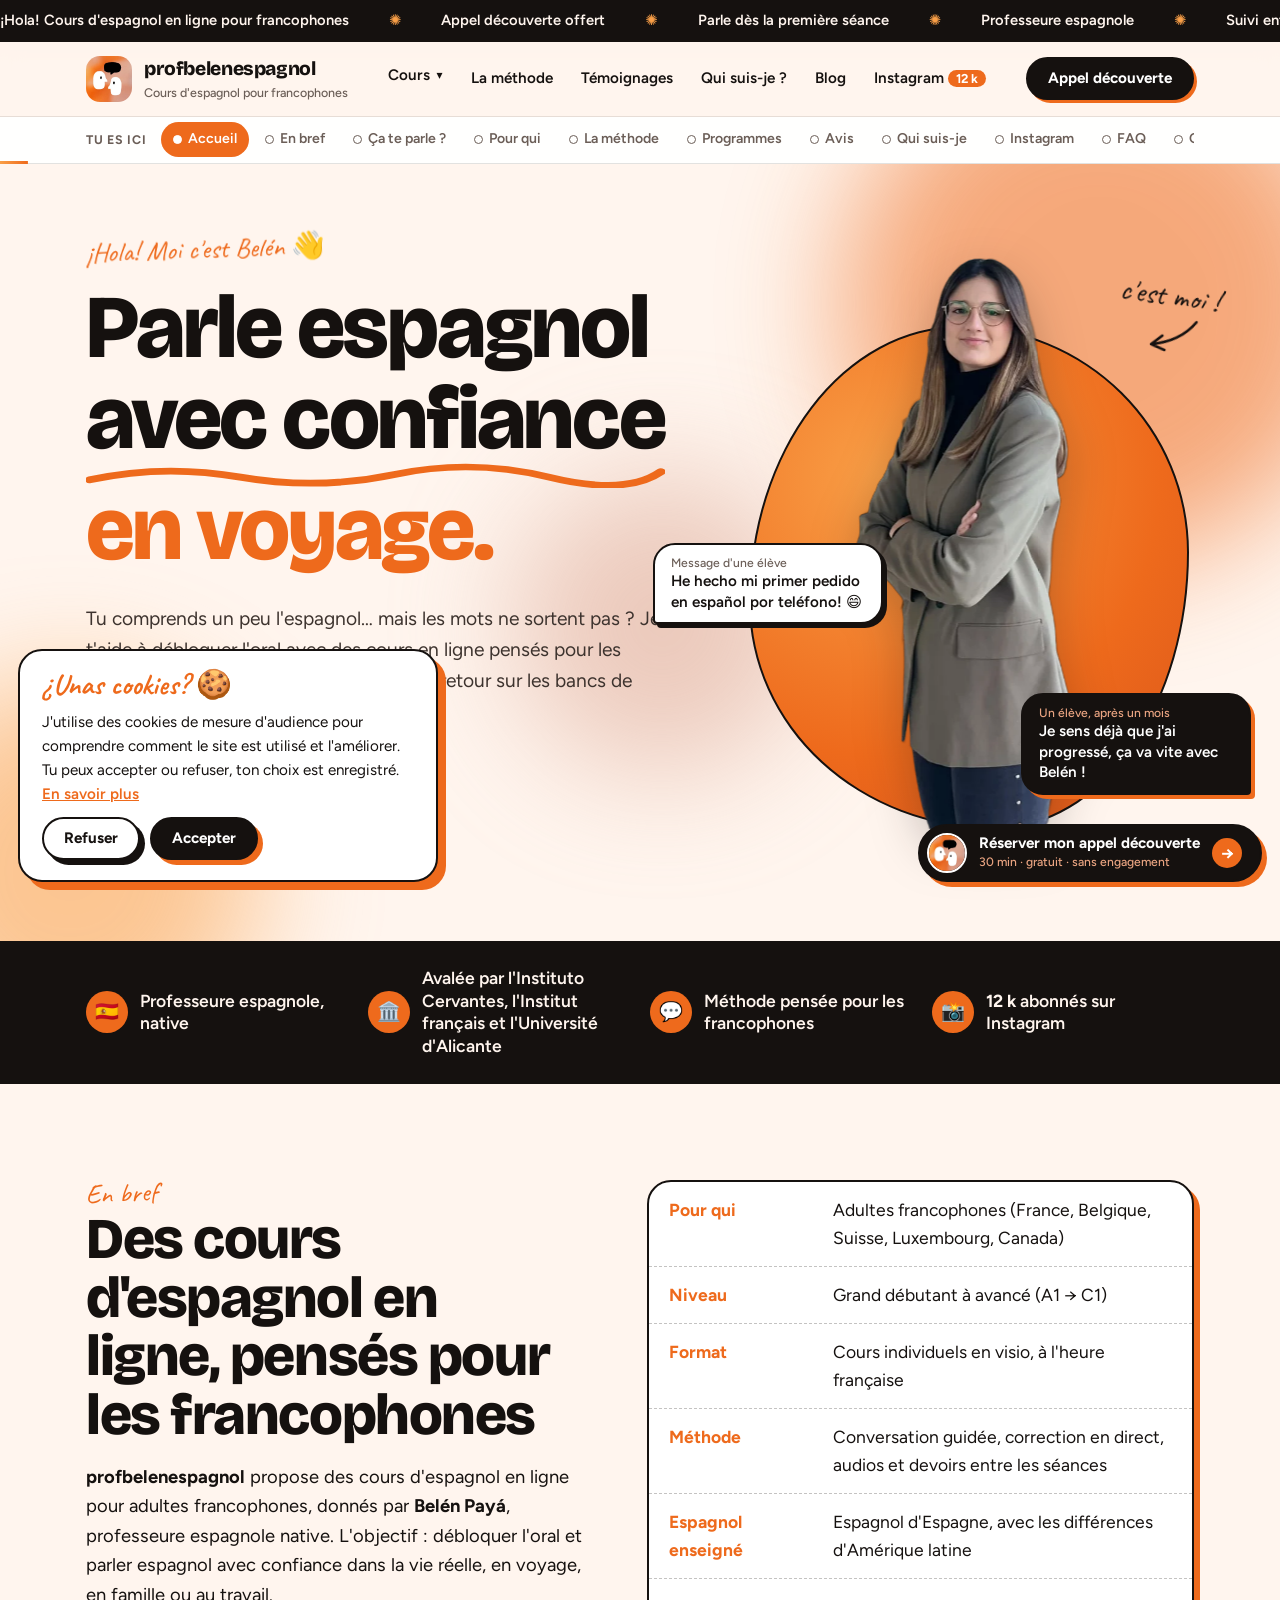
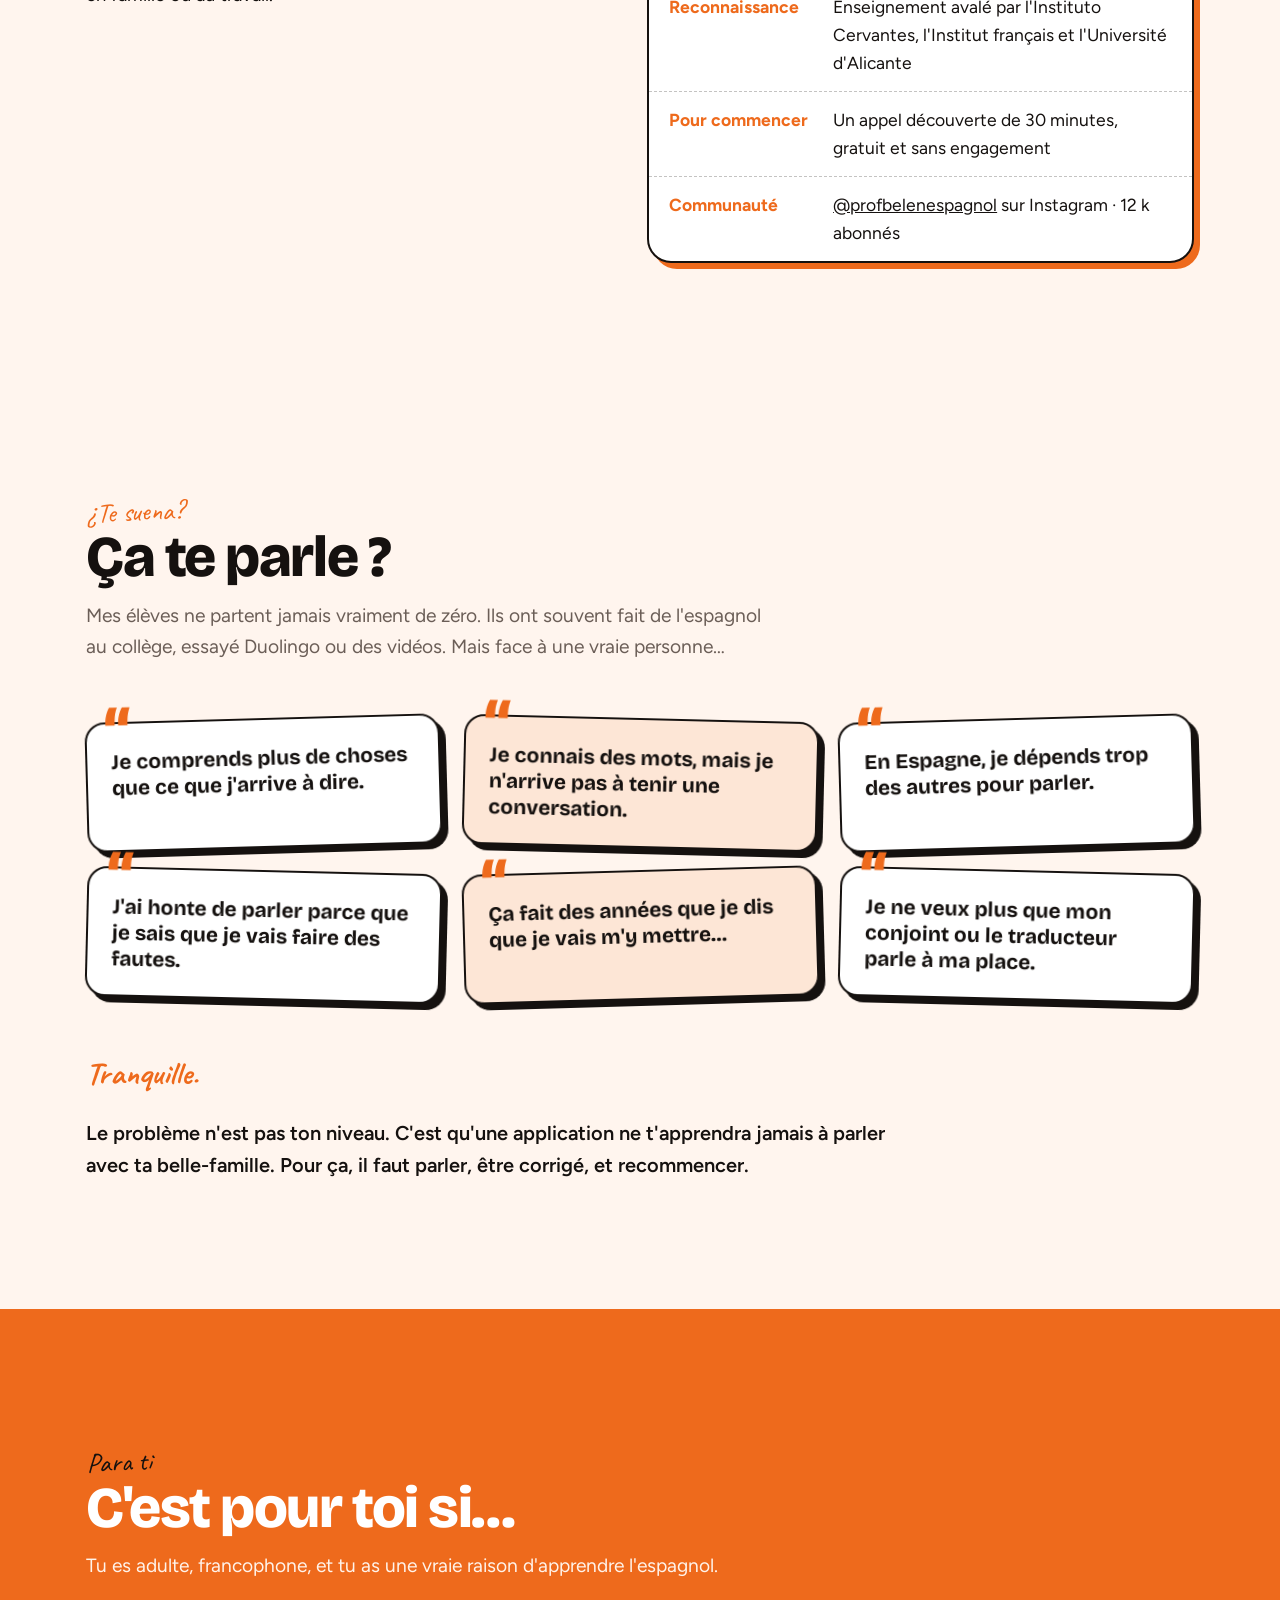
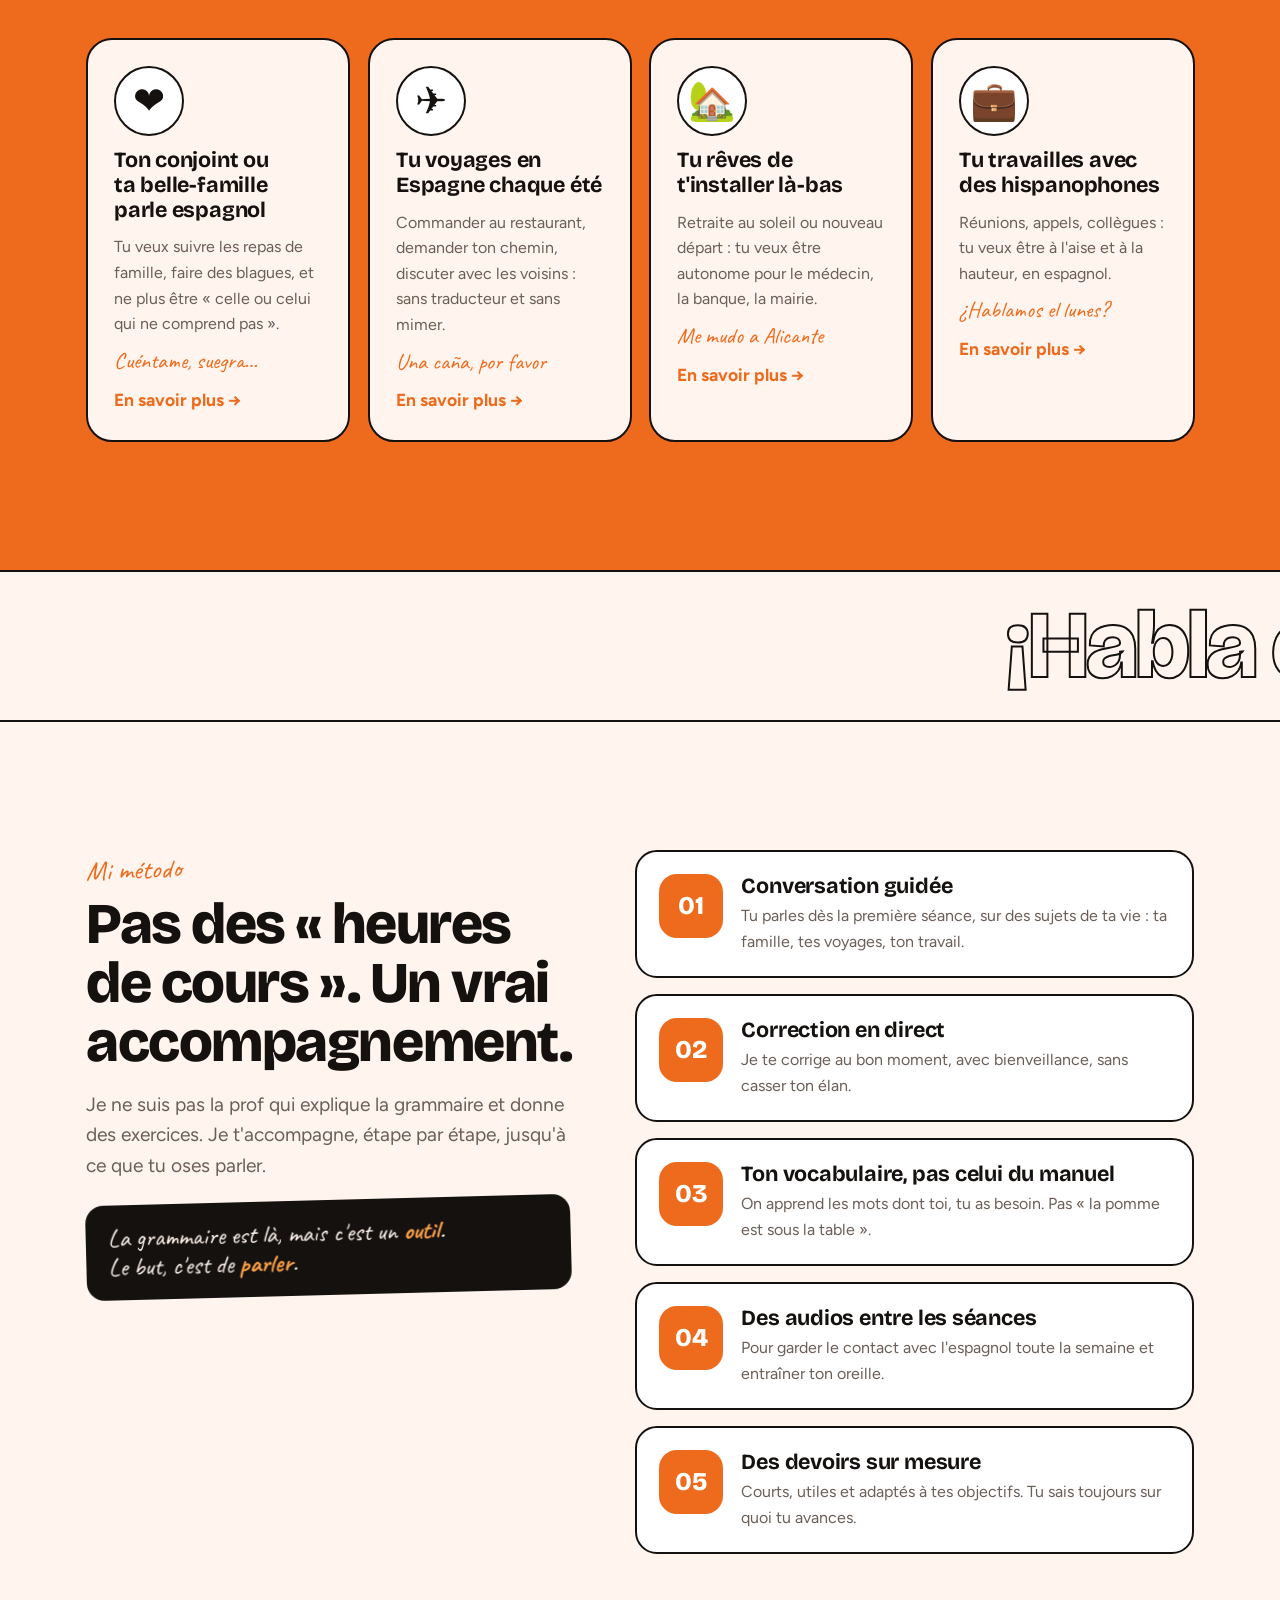
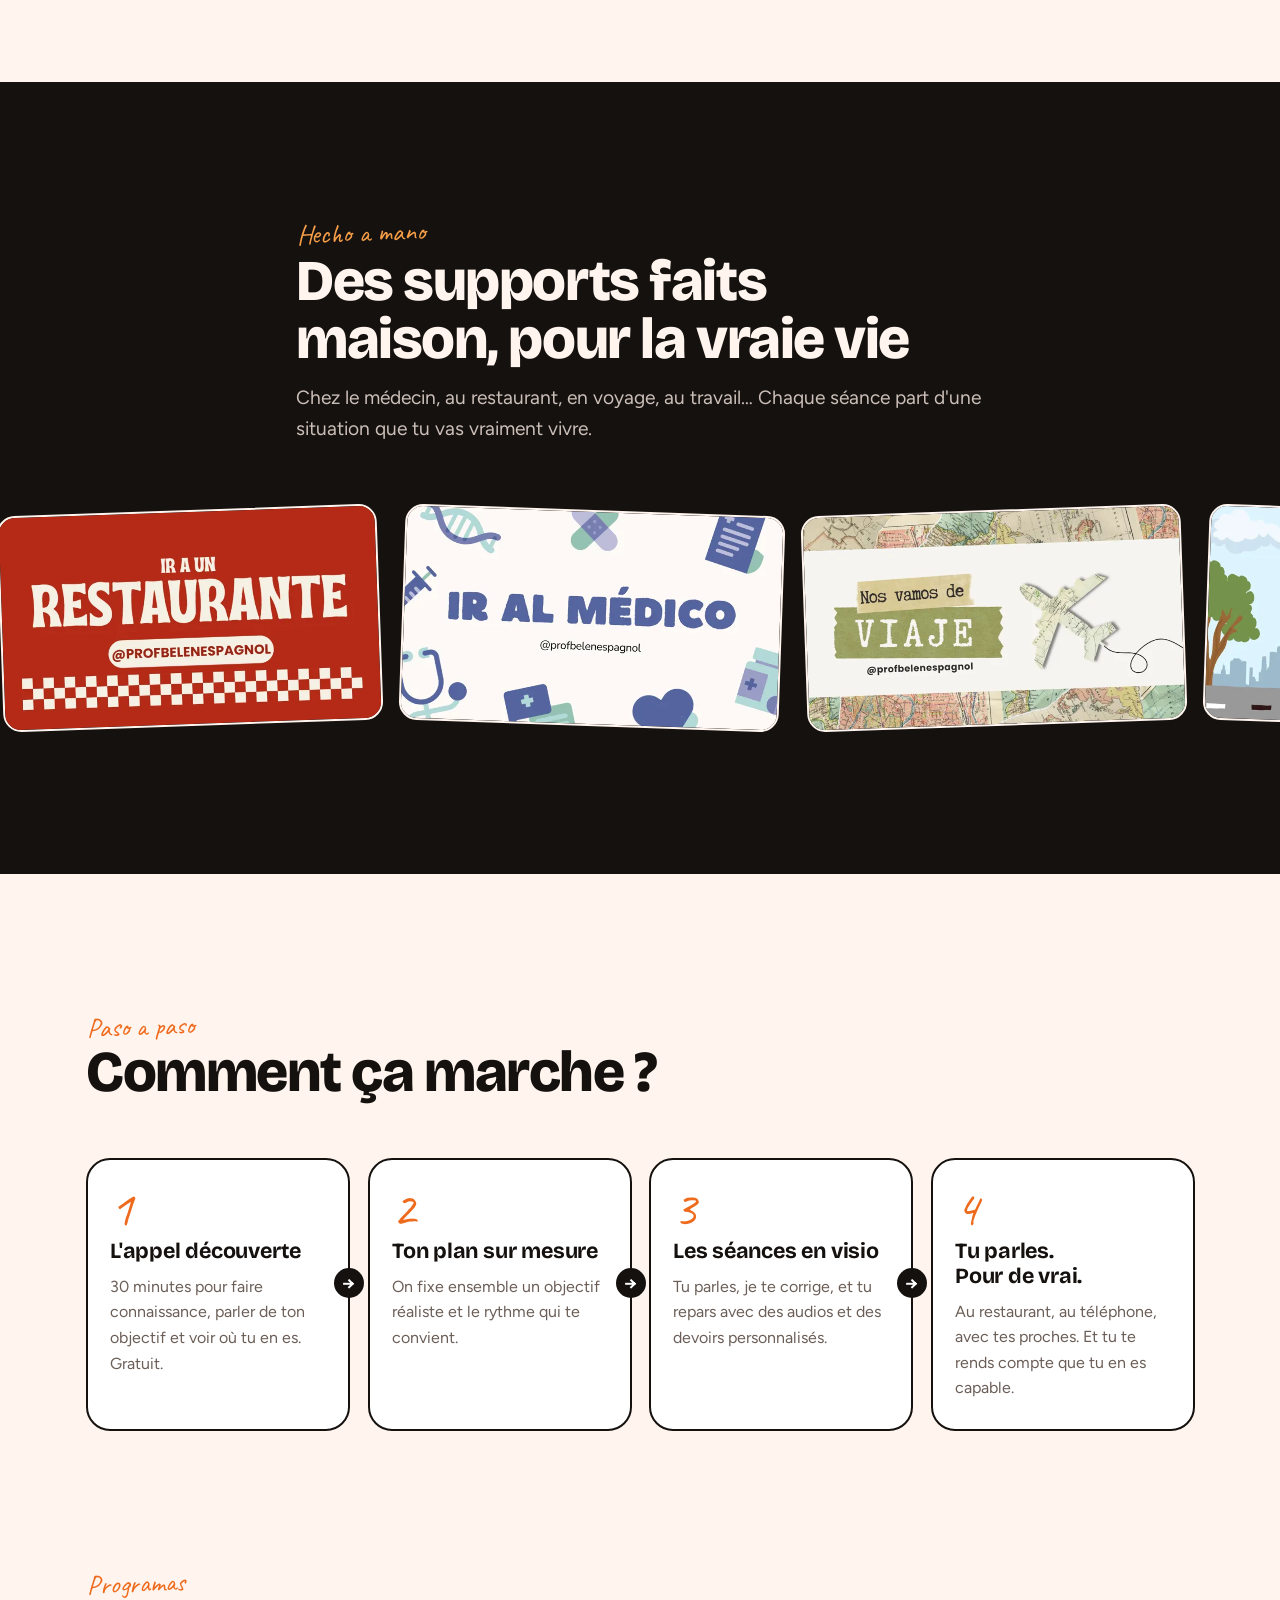
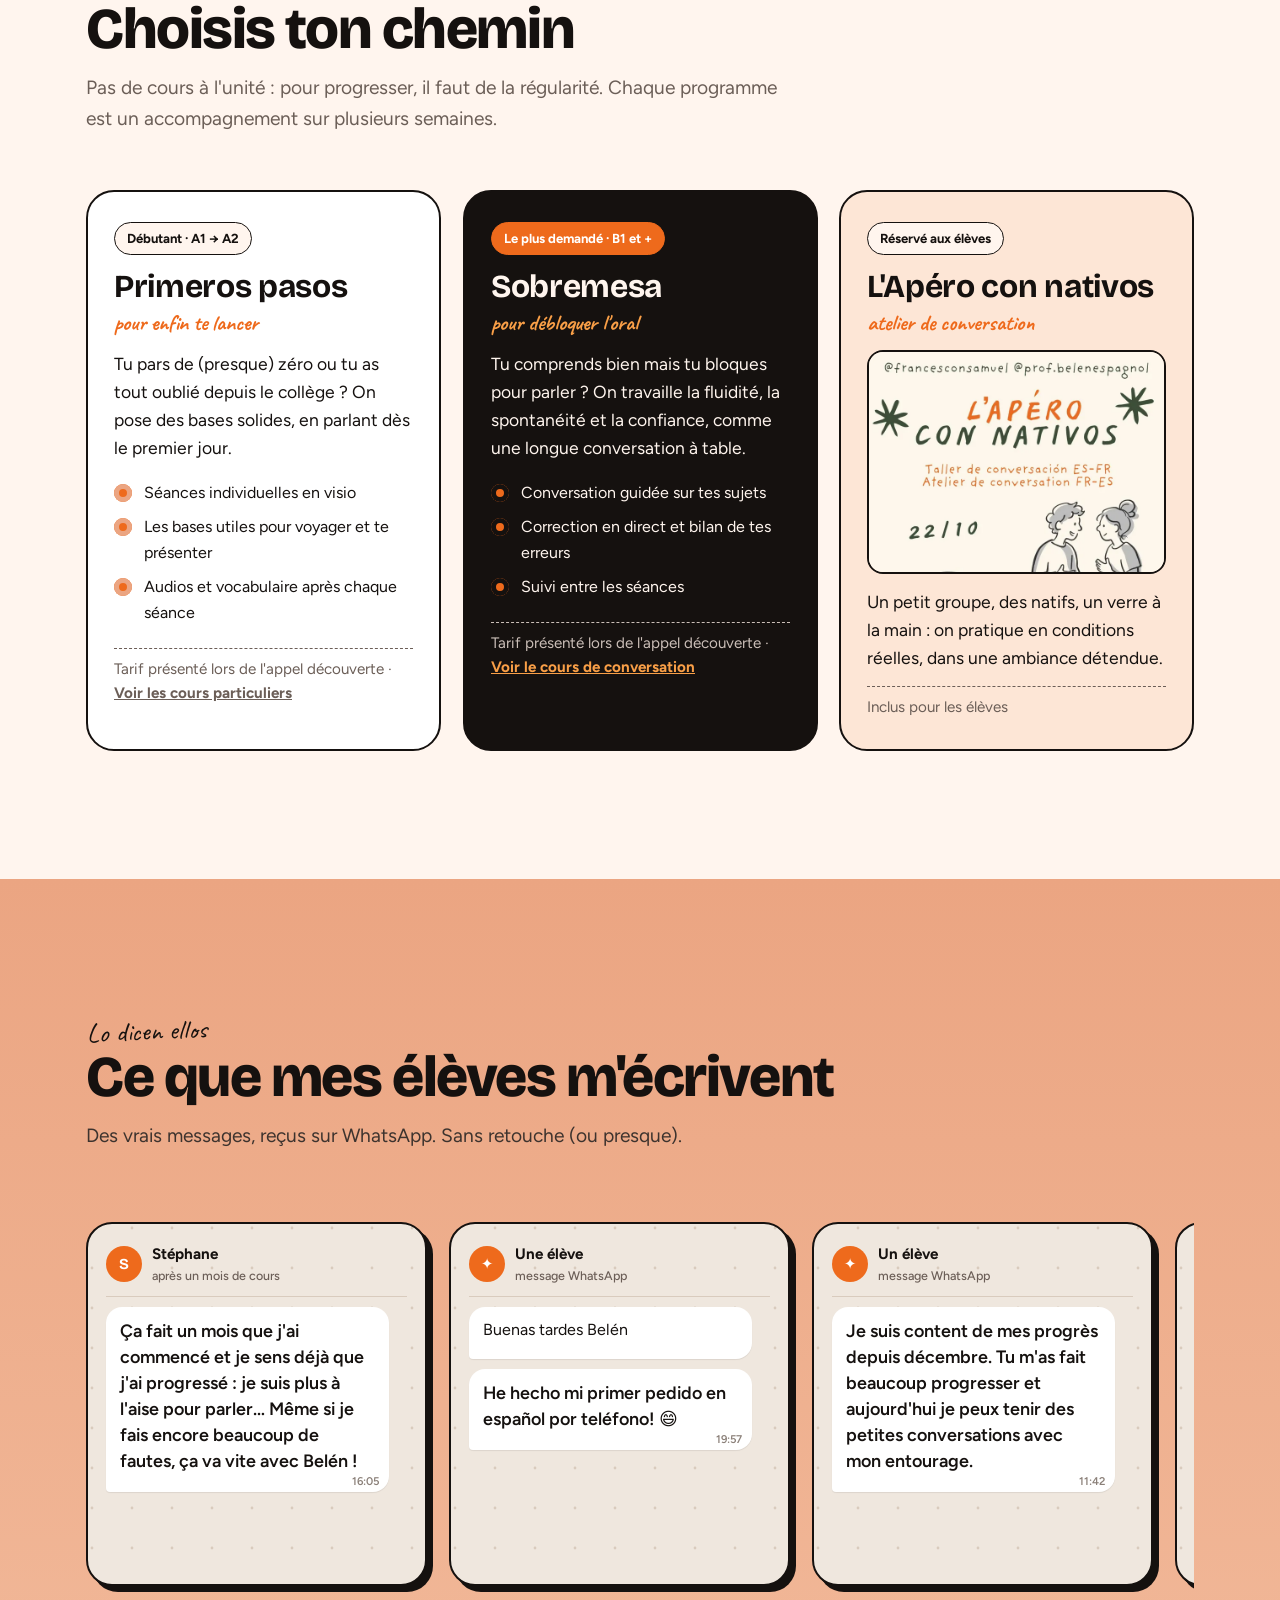
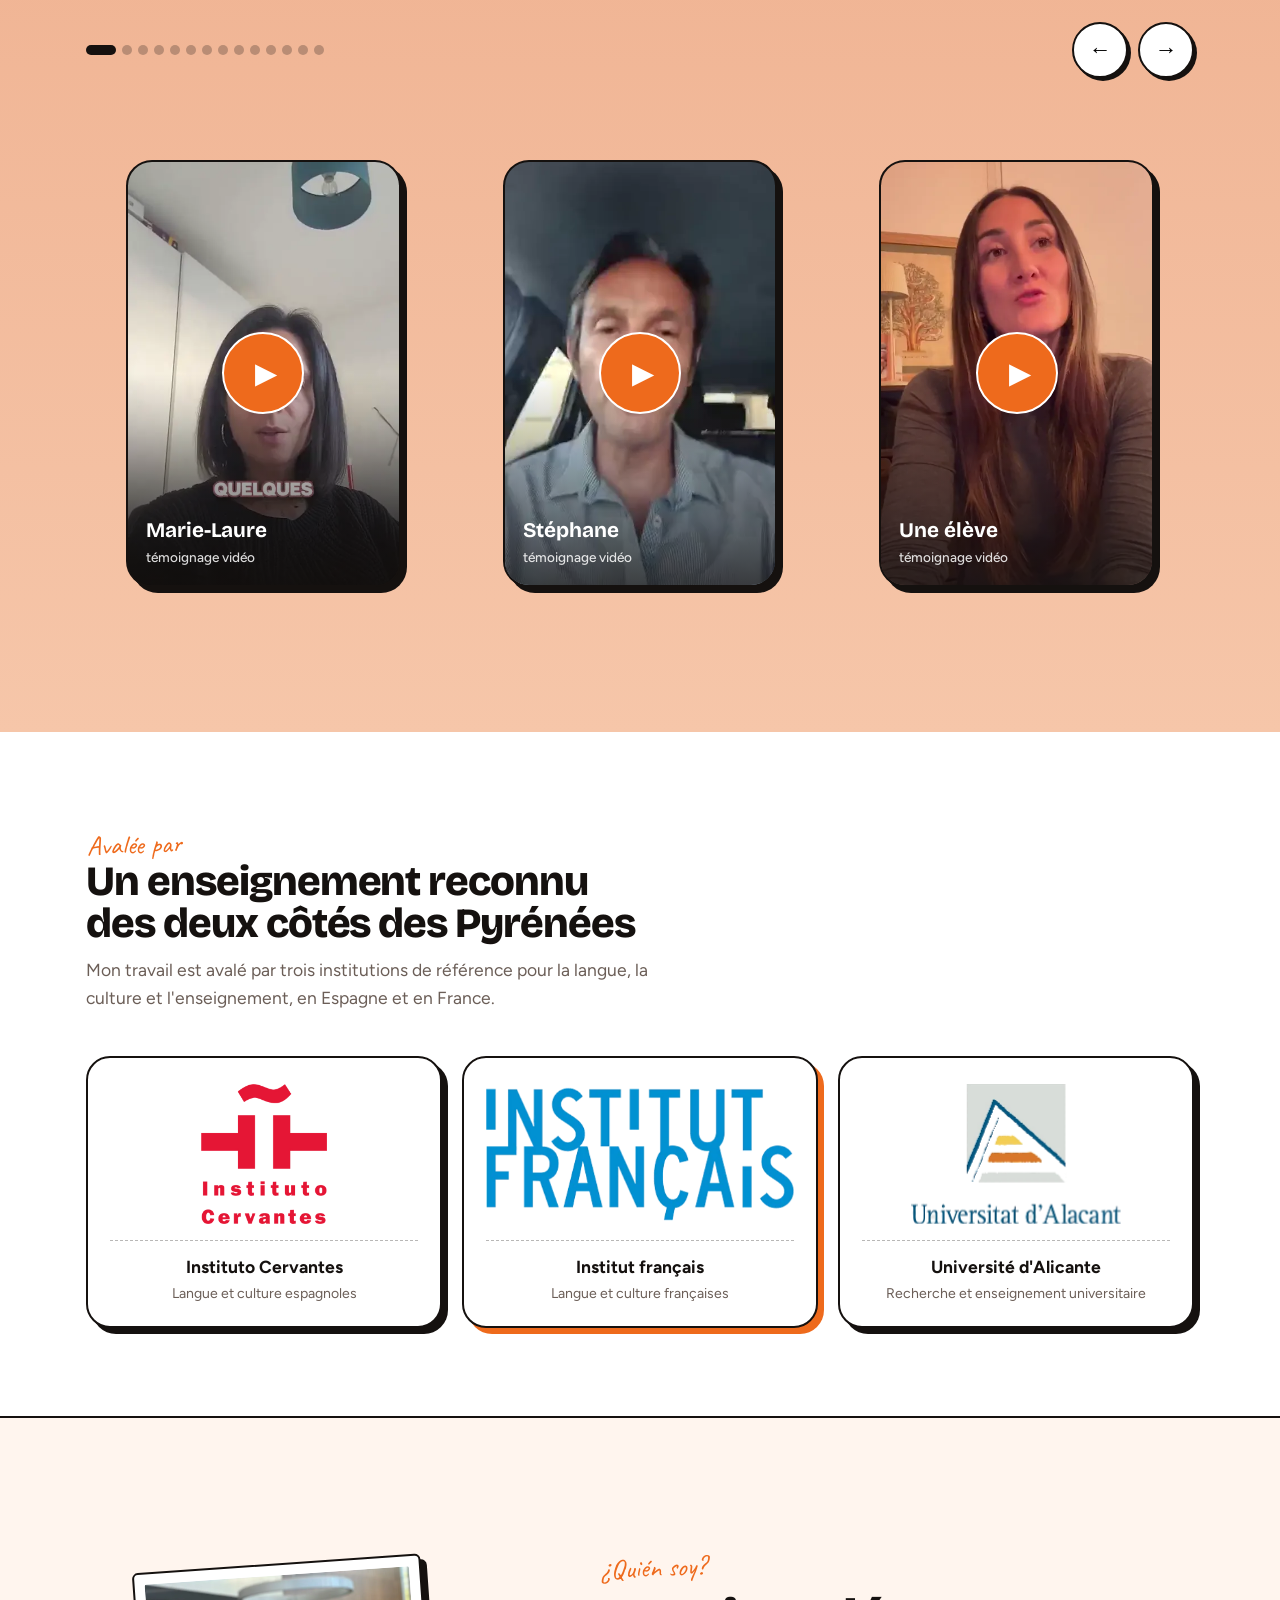
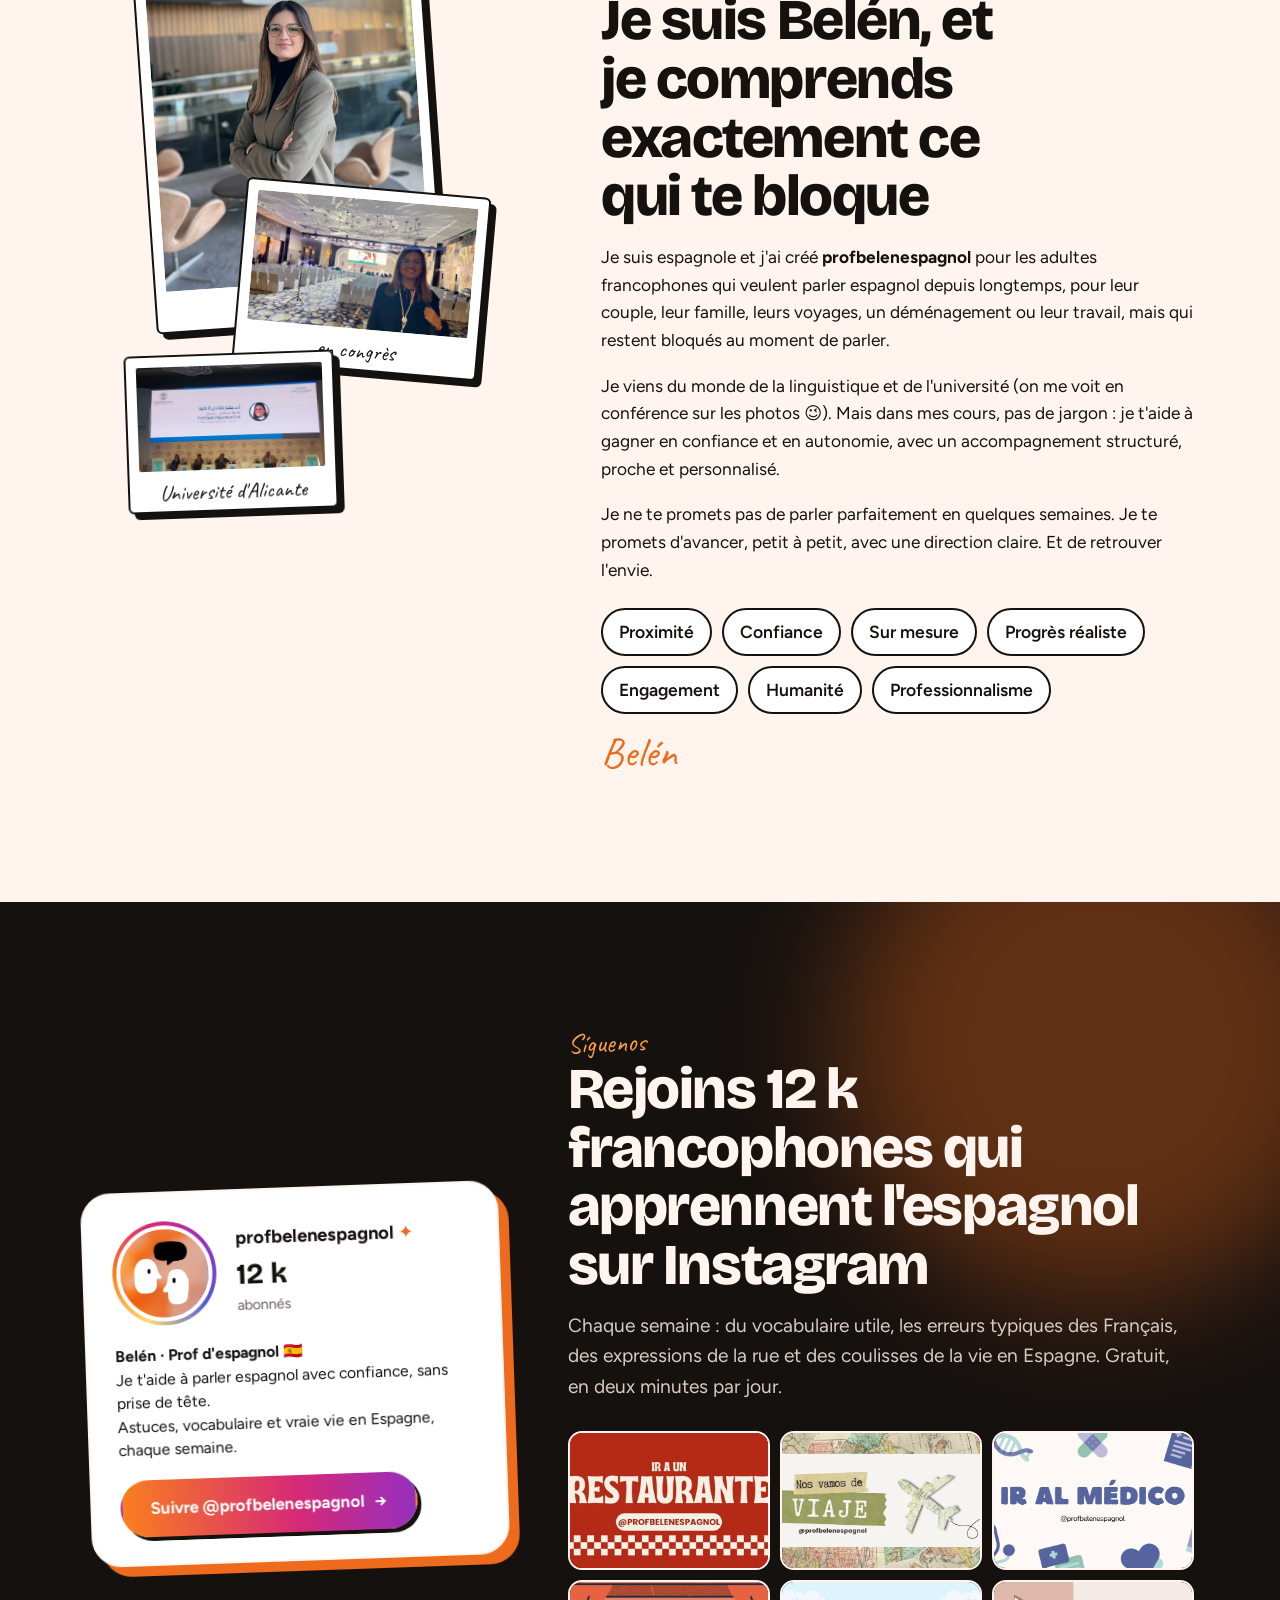
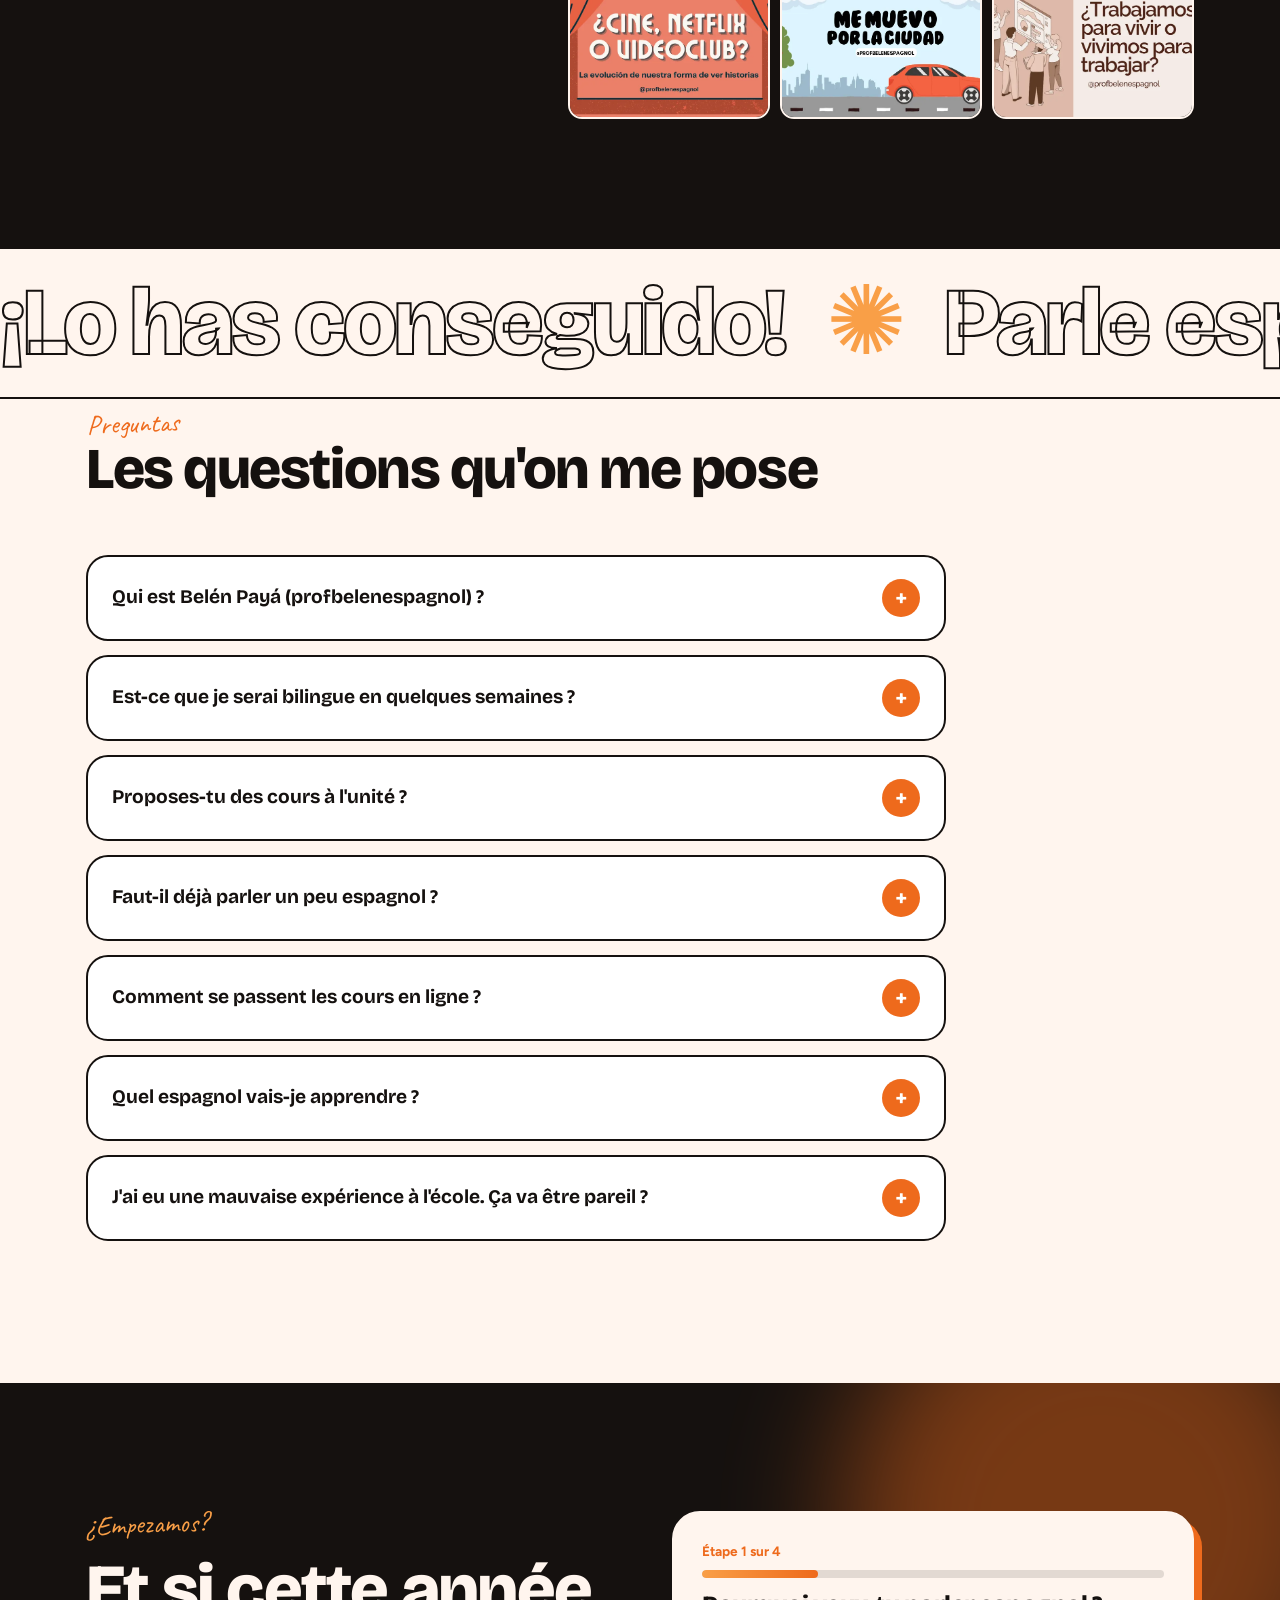
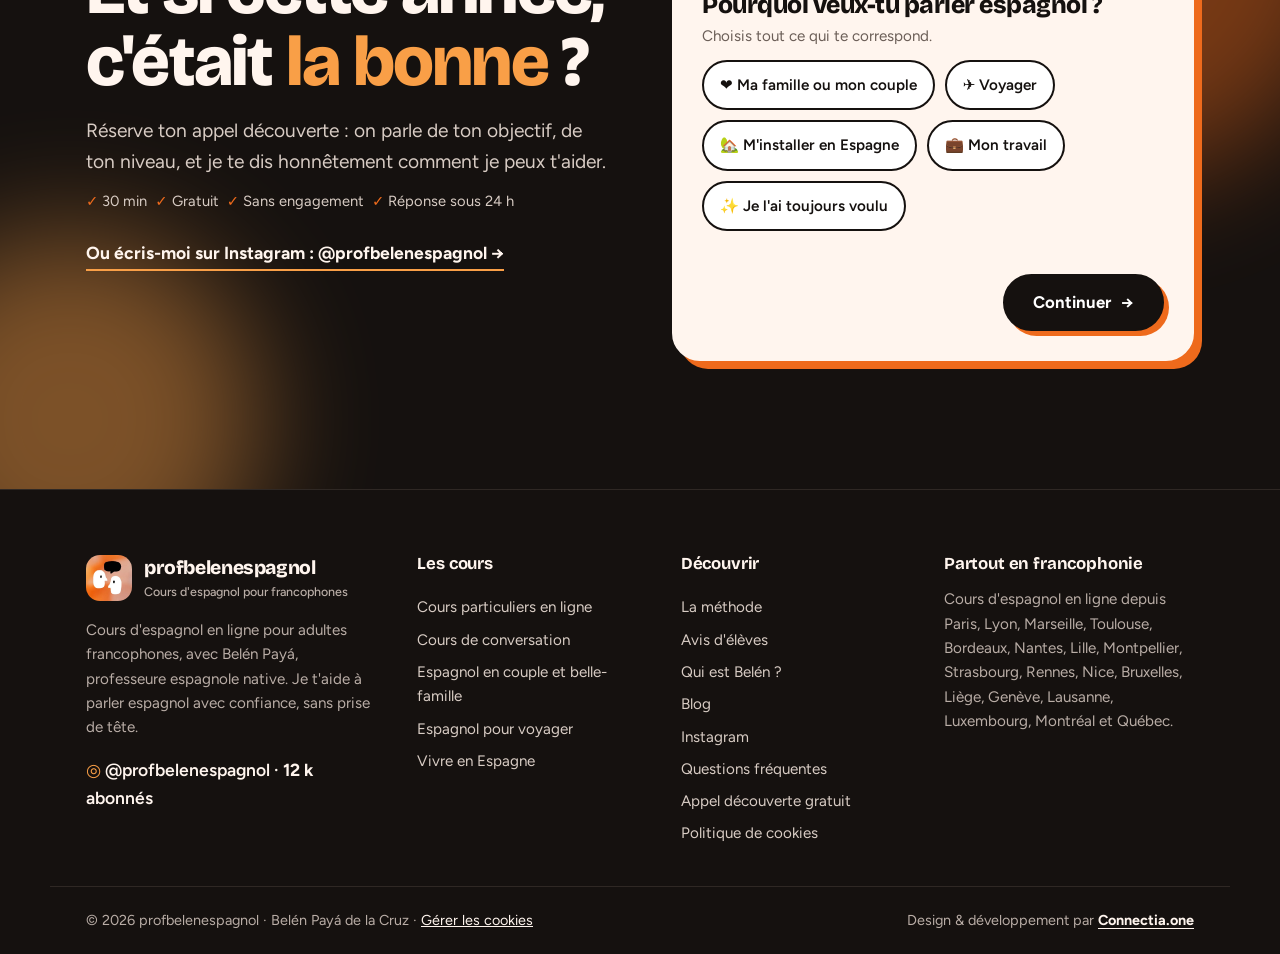
==== commit 981e6676: ".5 páginas de servicio + blog con 2 artículos + menú Cours/Blog + barra de secciones + SEO" ====
--- a/index.html
+++ b/index.html
@@ -19,7 +19,7 @@
 <meta name="viewport" content="width=device-width, initial-scale=1">
 <!-- SEO:START -->
 <title>Cours d&#x27;espagnol en ligne avec Belén</title>
-<meta name="description" content="Cours d&#x27;espagnol en ligne pour adultes francophones avec Belén Payá, professeure espagnole native. Débloque l&#x27;oral et parle avec confiance : voyage, belle-famille, travail. Appel découverte offert.">
+<meta name="description" content="Cours d&#x27;espagnol en ligne pour adultes francophones avec Belén Payá, prof native. Débloque l&#x27;oral : voyage, belle-famille, travail. Appel découverte offert.">
 <meta name="robots" content="index, follow, max-image-preview:large, max-snippet:-1, max-video-preview:-1">
 <meta name="author" content="Belén Payá de la Cruz">
 <meta name="geo.region" content="FR">
@@ -41,7 +41,7 @@
 <meta property="og:site_name" content="profbelenespagnol · Belén Payá">
 <meta property="og:url" content="https://profbelenespagnol.fr/">
 <meta property="og:title" content="Cours d&#x27;espagnol en ligne pour francophones · Belén Payá">
-<meta property="og:description" content="Cours d&#x27;espagnol en ligne pour adultes francophones avec Belén Payá, professeure espagnole native. Débloque l&#x27;oral et parle avec confiance : voyage, belle-famille, travail. Appel découverte offert.">
+<meta property="og:description" content="Cours d&#x27;espagnol en ligne pour adultes francophones avec Belén Payá, prof native. Débloque l&#x27;oral : voyage, belle-famille, travail. Appel découverte offert.">
 <meta property="og:image" content="https://profbelenespagnol.fr/img/og-cours-espagnol-en-ligne-francophones.jpg">
 <meta property="og:image:secure_url" content="https://profbelenespagnol.fr/img/og-cours-espagnol-en-ligne-francophones.jpg">
 <meta property="og:image:type" content="image/jpeg">
@@ -53,7 +53,7 @@
 <meta property="og:video:type" content="video/mp4">
 <meta name="twitter:card" content="summary_large_image">
 <meta name="twitter:title" content="Cours d&#x27;espagnol en ligne pour francophones · Belén Payá">
-<meta name="twitter:description" content="Cours d&#x27;espagnol en ligne pour adultes francophones avec Belén Payá, professeure espagnole native. Débloque l&#x27;oral et parle avec confiance : voyage, belle-famille, travail. Appel découverte offert.">
+<meta name="twitter:description" content="Cours d&#x27;espagnol en ligne pour adultes francophones avec Belén Payá, prof native. Débloque l&#x27;oral : voyage, belle-famille, travail. Appel découverte offert.">
 <meta name="twitter:image" content="https://profbelenespagnol.fr/img/og-cours-espagnol-en-ligne-francophones.jpg">
 <meta name="twitter:image:alt" content="Belén Payá, professeure d&#x27;espagnol en ligne pour francophones">
 <link rel="icon" href="/favicon.ico" sizes="any">
@@ -61,7 +61,6 @@
 <link rel="icon" type="image/png" sizes="16x16" href="/img/favicon-16.png">
 <link rel="icon" type="image/png" sizes="96x96" href="/img/favicon-96.png">
 <link rel="apple-touch-icon" sizes="180x180" href="/img/icon-180.png">
-<link rel="manifest" href="/site.webmanifest">
 <meta name="theme-color" content="#EE6A1C">
 <link rel="preload" as="image" href="/img/belen-professeure-espagnol.webp" fetchpriority="high">
 <script type="application/ld+json">
@@ -263,7 +262,7 @@
    "@id": "https://profbelenespagnol.fr/#webpage",
    "url": "https://profbelenespagnol.fr/",
    "name": "Cours d'espagnol en ligne avec Belén",
-   "description": "Cours d'espagnol en ligne pour adultes francophones avec Belén Payá, professeure espagnole native. Débloque l'oral et parle avec confiance : voyage, belle-famille, travail. Appel découverte offert.",
+   "description": "Cours d'espagnol en ligne pour adultes francophones avec Belén Payá, prof native. Débloque l'oral : voyage, belle-famille, travail. Appel découverte offert.",
    "inLanguage": "fr-FR",
    "isPartOf": {
     "@id": "https://profbelenespagnol.fr/#website"
@@ -283,8 +282,8 @@
     "width": 1200,
     "height": 630
    },
-   "datePublished": "2026-11-15",
-   "dateModified": "2026-11-15",
+   "datePublished": "2026-11-15T10:00:00+01:00",
+   "dateModified": "2026-11-15T10:00:00+01:00",
    "keywords": "cours d'espagnol en ligne, professeur d'espagnol natif, cours d'espagnol pour adultes, apprendre l'espagnol, conversation espagnol en ligne",
    "speakable": {
     "@type": "SpeakableSpecification",
@@ -433,7 +432,7 @@
    "description": "Marie-Laure, élève francophone, raconte ses cours d'espagnol en ligne avec Belén.",
    "thumbnailUrl": "https://profbelenespagnol.fr/img/poster-temoignage-marie-laure.webp",
    "contentUrl": "https://profbelenespagnol.fr/video/temoignage-marie-laure.mp4",
-   "uploadDate": "2026-11-15",
+   "uploadDate": "2026-11-15T10:00:00+01:00",
    "duration": "PT1M35S",
    "inLanguage": "fr",
    "publisher": {
@@ -449,7 +448,7 @@
    "description": "Stéphane, élève francophone, parle de ses progrès en espagnol avec Belén.",
    "thumbnailUrl": "https://profbelenespagnol.fr/img/poster-temoignage-stephane.webp",
    "contentUrl": "https://profbelenespagnol.fr/video/temoignage-stephane.mp4",
-   "uploadDate": "2026-11-15",
+   "uploadDate": "2026-11-15T10:00:00+01:00",
    "duration": "PT1M36S",
    "inLanguage": "fr",
    "publisher": {
@@ -465,7 +464,7 @@
    "description": "Une élève francophone partage son expérience des cours d'espagnol en ligne avec Belén.",
    "thumbnailUrl": "https://profbelenespagnol.fr/img/poster-temoignage-eleve.webp",
    "contentUrl": "https://profbelenespagnol.fr/video/temoignage-eleve.mp4",
-   "uploadDate": "2026-11-15",
+   "uploadDate": "2026-11-15T10:00:00+01:00",
    "duration": "PT1M10S",
    "inLanguage": "fr",
    "publisher": {
@@ -532,24 +531,36 @@
 
 <header id="top">
   <nav class="wrap nav" aria-label="Navigation principale">
-    <a class="brand" href="#top"><img src="img/logo-profbelenespagnol.webp" alt="Logo profbelenespagnol : deux visages qui discutent" width="46" height="46"><span><b>profbelenespagnol</b><small>Cours d'espagnol pour francophones</small></span></a>
+    <a class="brand" href="./"><img src="img/logo-profbelenespagnol.webp" alt="Logo profbelenespagnol : deux visages qui discutent" width="46" height="46"><span><b>profbelenespagnol</b><small>Cours d'espagnol pour francophones</small></span></a>
     <ul id="menu">
+      <li class="has-sub"><button type="button" class="sub-toggle" aria-expanded="false" aria-controls="submenu-cours">Cours</button>
+        <ul class="submenu" id="submenu-cours">
+          <li><a href="cours-particuliers-espagnol-en-ligne/"><b>Cours particuliers en ligne</b><small>En visio, 100 % sur mesure</small></a></li>
+          <li><a href="cours-conversation-espagnol/"><b>Cours de conversation</b><small>Pour débloquer l'oral</small></a></li>
+          <li><a href="espagnol-couple-belle-famille/"><b>Espagnol en couple et belle-famille</b><small>Parler avec ceux que tu aimes</small></a></li>
+          <li><a href="espagnol-pour-voyager/"><b>Espagnol pour voyager</b><small>Te débrouiller sans traducteur</small></a></li>
+          <li><a href="espagnol-pour-vivre-en-espagne/"><b>Vivre en Espagne</b><small>Installation, retraite, quotidien</small></a></li>
+        </ul>
+      </li>
       <li><a href="#methode">La méthode</a></li>
-      <li><a href="#programmes">Programmes</a></li>
       <li><a href="#temoignages">Témoignages</a></li>
       <li><a href="#belen">Qui suis-je ?</a></li>
-      <li><a href="#faq">FAQ</a></li>
+      <li><a href="blog/">Blog</a></li>
       <li><a class="nav-ig" href="#instagram">Instagram <b class="ig-count">12 k</b></a></li>
     </ul>
     <a class="btn btn-main" href="#contact">Appel découverte</a>
     <button class="burger" id="burger" aria-expanded="false" aria-controls="menu">Menu</button>
   </nav>
 </header>
+<div class="chapters" aria-label="Sections de la page">
+  <div class="wrap ch-inner"><span class="ch-here">Tu es ici</span><nav class="ch-list"><a href="#accueil" data-label="Accueil">Accueil</a><a href="#en-bref" data-label="En bref">En bref</a><a href="#blocages" data-label="Ça te parle ?">Ça te parle ?</a><a href="#pour-qui" data-label="Pour qui">Pour qui</a><a href="#methode" data-label="La méthode">La méthode</a><a href="#programmes" data-label="Programmes">Programmes</a><a href="#temoignages" data-label="Avis">Avis</a><a href="#belen" data-label="Qui suis-je">Qui suis-je</a><a href="#instagram" data-label="Instagram">Instagram</a><a href="#faq" data-label="FAQ">FAQ</a><a href="#contact" data-label="Contact">Contact</a></nav></div>
+  <div class="ch-track" aria-hidden="true"><i class="ch-fill"></i></div>
+</div>
 
 <main id="main">
 
 <!-- HÉROS -->
-<section class="hero">
+<section class="hero" id="accueil">
   <div class="blob b1"></div><div class="blob b2"></div><div class="blob b3"></div>
   <div class="wrap hero-grid">
     <div>
@@ -630,10 +641,10 @@
       <p class="lead">Tu es adulte, francophone, et tu as une vraie raison d'apprendre l'espagnol.</p>
     </div>
     <div class="profiles">
-      <article class="profile reveal"><div class="emo">❤️</div><h3>Ton conjoint ou ta belle-famille parle espagnol</h3><p>Tu veux suivre les repas de famille, faire des blagues, et ne plus être « celle ou celui qui ne comprend pas ».</p><q>Cuéntame, suegra…</q></article>
-      <article class="profile reveal"><div class="emo">✈️</div><h3>Tu voyages en Espagne chaque été</h3><p>Commander au restaurant, demander ton chemin, discuter avec les voisins : sans traducteur et sans mimer.</p><q>Una caña, por favor</q></article>
-      <article class="profile reveal"><div class="emo">🏡</div><h3>Tu rêves de t'installer là-bas</h3><p>Retraite au soleil ou nouveau départ : tu veux être autonome pour le médecin, la banque, la mairie.</p><q>Me mudo a Alicante</q></article>
-      <article class="profile reveal"><div class="emo">💼</div><h3>Tu travailles avec des hispanophones</h3><p>Réunions, appels, collègues : tu veux être à l'aise et à la hauteur, en espagnol.</p><q>¿Hablamos el lunes?</q></article>
+      <article class="profile reveal"><div class="emo">❤️</div><h3>Ton conjoint ou ta belle-famille parle espagnol</h3><p>Tu veux suivre les repas de famille, faire des blagues, et ne plus être « celle ou celui qui ne comprend pas ».</p><q>Cuéntame, suegra…</q><a class="more" href="espagnol-couple-belle-famille/">En savoir plus →</a></article>
+      <article class="profile reveal"><div class="emo">✈️</div><h3>Tu voyages en Espagne chaque été</h3><p>Commander au restaurant, demander ton chemin, discuter avec les voisins : sans traducteur et sans mimer.</p><q>Una caña, por favor</q><a class="more" href="espagnol-pour-voyager/">En savoir plus →</a></article>
+      <article class="profile reveal"><div class="emo">🏡</div><h3>Tu rêves de t'installer là-bas</h3><p>Retraite au soleil ou nouveau départ : tu veux être autonome pour le médecin, la banque, la mairie.</p><q>Me mudo a Alicante</q><a class="more" href="espagnol-pour-vivre-en-espagne/">En savoir plus →</a></article>
+      <article class="profile reveal"><div class="emo">💼</div><h3>Tu travailles avec des hispanophones</h3><p>Réunions, appels, collègues : tu veux être à l'aise et à la hauteur, en espagnol.</p><q>¿Hablamos el lunes?</q><a class="more" href="cours-particuliers-espagnol-en-ligne/">En savoir plus →</a></article>
     </div>
   </div>
 </section>
@@ -712,14 +723,14 @@
         <h3>Primeros pasos<small>pour enfin te lancer</small></h3>
         <p>Tu pars de (presque) zéro ou tu as tout oublié depuis le collège ? On pose des bases solides, en parlant dès le premier jour.</p>
         <ul><li>Séances individuelles en visio</li><li>Les bases utiles pour voyager et te présenter</li><li>Audios et vocabulaire après chaque séance</li></ul>
-        <p class="price">Tarif présenté lors de l'appel découverte</p>
+        <p class="price">Tarif présenté lors de l'appel découverte · <a href="cours-particuliers-espagnol-en-ligne/">Voir les cours particuliers</a></p>
       </article>
       <article class="program star reveal">
         <span class="tag">Le plus demandé · B1 et +</span>
         <h3>Sobremesa<small>pour débloquer l'oral</small></h3>
         <p>Tu comprends bien mais tu bloques pour parler ? On travaille la fluidité, la spontanéité et la confiance, comme une longue conversation à table.</p>
         <ul><li>Conversation guidée sur tes sujets</li><li>Correction en direct et bilan de tes erreurs</li><li>Suivi entre les séances</li></ul>
-        <p class="price">Tarif présenté lors de l'appel découverte</p>
+        <p class="price">Tarif présenté lors de l'appel découverte · <a href="cours-conversation-espagnol/" style="color:var(--mandarina)">Voir le cours de conversation</a></p>
       </article>
       <article class="program apero reveal">
         <span class="tag">Réservé aux élèves</span>
@@ -972,18 +983,18 @@
     </div>
     <nav aria-label="Cours">
       <h3>Les cours</h3>
-      <a href="#programmes">Cours d'espagnol en ligne pour adultes</a>
-      <a href="#programmes">Cours de conversation en espagnol</a>
-      <a href="#pour-qui">Espagnol pour voyager</a>
-      <a href="#pour-qui">Espagnol pour son couple et sa belle-famille</a>
-      <a href="#pour-qui">Espagnol pour s'installer en Espagne</a>
-      <a href="#pour-qui">Espagnol pour le travail</a>
+      <a href="cours-particuliers-espagnol-en-ligne/">Cours particuliers en ligne</a>
+      <a href="cours-conversation-espagnol/">Cours de conversation</a>
+      <a href="espagnol-couple-belle-famille/">Espagnol en couple et belle-famille</a>
+      <a href="espagnol-pour-voyager/">Espagnol pour voyager</a>
+      <a href="espagnol-pour-vivre-en-espagne/">Vivre en Espagne</a>
     </nav>
     <nav aria-label="Découvrir">
       <h3>Découvrir</h3>
       <a href="#methode">La méthode</a>
       <a href="#temoignages">Avis d'élèves</a>
       <a href="#belen">Qui est Belén ?</a>
+      <a href="blog/">Blog</a>
       <a href="#instagram">Instagram</a>
       <a href="#faq">Questions fréquentes</a>
       <a href="#contact">Appel découverte gratuit</a>
@@ -1000,235 +1011,6 @@
   </div>
 </footer>
 
-<script>
-// Menu mobile
-const burger = document.getElementById('burger'), menu = document.getElementById('menu');
-burger.addEventListener('click', () => burger.setAttribute('aria-expanded', menu.classList.toggle('open')));
-menu.addEventListener('click', e => { if (e.target.tagName === 'A') { menu.classList.remove('open'); burger.setAttribute('aria-expanded', 'false'); } });
-
-// Mot qui change dans le titre
-const words = ['avec ta belle-famille.', 'en voyage.', 'au restaurant.', 'au travail.', 'sans traducteur.'];
-let swapEl = document.getElementById('swap'), w = 0;
-const reduce = matchMedia('(prefers-reduced-motion: reduce)').matches;
-if (!reduce) setInterval(() => {
-  w = (w + 1) % words.length;
-  const s = swapEl.cloneNode(); s.textContent = words[w];
-  swapEl.replaceWith(s); swapEl = s;
-}, 2600);
-
-// Carrousel de témoignages
-const track = document.getElementById('track'), cards = [...track.children], dots = document.getElementById('dots');
-cards.forEach(() => dots.appendChild(document.createElement('i')));
-const step = () => cards[0].getBoundingClientRect().width + 22;
-document.getElementById('prev').onclick = () => track.scrollBy({ left: -step() });
-document.getElementById('next').onclick = () => go(1);
-function go(d) { const end = track.scrollLeft + track.clientWidth >= track.scrollWidth - 8; if (d > 0 && end) track.scrollTo({ left: 0 }); else track.scrollBy({ left: d * step() }); }
-function mark() { const i = Math.round(track.scrollLeft / step()); [...dots.children].forEach((d, k) => d.classList.toggle('on', k === Math.min(i, cards.length - 1))); }
-track.addEventListener('scroll', mark, { passive: true }); mark();
-let paused = false;
-['mouseenter', 'focusin', 'touchstart'].forEach(ev => track.addEventListener(ev, () => paused = true, { passive: true }));
-['mouseleave', 'focusout'].forEach(ev => track.addEventListener(ev, () => paused = false));
-if (!reduce) setInterval(() => { if (!paused && !document.hidden) go(1); }, 4200);
-
-// Vidéos : lecture au clic
-document.querySelectorAll('.vcard').forEach(card => {
-  const v = card.querySelector('video');
-  card.querySelector('.play').addEventListener('click', () => {
-    document.querySelectorAll('.vcard video').forEach(o => { if (o !== v) { o.pause(); } });
-    v.controls = true; card.classList.add('playing');
-    v.play().catch(() => {});
-  });
-});
-
-// ====== Instagram en temps réel (Behold) ======
-// 1. Créer un compte gratuit sur behold.so et connecter @profbelenespagnol
-// 2. Créer un flux « JSON » et coller son URL ci-dessous (ex. https://feeds.behold.so/AbC123)
-const BEHOLD_FEED_URL = '';
-// Valeur de secours tant que le flux n'est pas connecté (ex. 48200)
-const INSTAGRAM_ABONNES_SECOURS = 12000;
-
-const fmtFollowers = n => n >= 1e6 ? (n / 1e6).toLocaleString('fr-FR', { maximumFractionDigits: 1 }) + ' M'
-  : n >= 1e4 ? (n / 1e3).toLocaleString('fr-FR', { maximumFractionDigits: 1 }) + ' k'
-  : n.toLocaleString('fr-FR');
-const reduceMotion = matchMedia('(prefers-reduced-motion: reduce)').matches;
-function paintFollowers(n, live) {
-  document.querySelectorAll('.ig-count').forEach(el => {
-    el.classList.remove('todo');
-    if (reduceMotion || !live) { el.textContent = fmtFollowers(n); return; }
-    const t0 = performance.now(), from = Math.round(n * 0.6), dur = 1400;
-    const tick = t => { const p = Math.min(1, (t - t0) / dur), e = 1 - Math.pow(1 - p, 3);
-      el.textContent = fmtFollowers(Math.round(from + (n - from) * e)); if (p < 1) requestAnimationFrame(tick); else el.classList.add('live'); };
-    requestAnimationFrame(tick);
-  });
-  document.querySelectorAll('.ig-live').forEach(el => el.hidden = !live);
-}
-function paintPosts(posts) {
-  const grid = document.querySelector('.ig-grid'); if (!grid || !posts?.length) return;
-  grid.innerHTML = posts.slice(0, 6).map(p => {
-    const img = p.sizes?.medium?.mediaUrl || p.thumbnailUrl || p.mediaUrl;
-    const cap = (p.prunedCaption || '').replace(/[<>&"]/g, c => ({ '<': '&lt;', '>': '&gt;', '&': '&amp;', '"': '&quot;' }[c]));
-    return `<a class="post" href="${p.permalink}" rel="noopener"><img src="${img}" alt="${cap.slice(0, 120) || 'Publication Instagram de profbelenespagnol'}" loading="lazy"><span>${cap.slice(0, 60) || 'Voir sur Instagram'}</span></a>`;
-  }).join('');
-}
-(async () => {
-  let cached = null;
-  try { cached = JSON.parse(localStorage.getItem('pbe_ig') || 'null'); } catch {}
-  if (cached?.n) paintFollowers(cached.n, false);
-  else if (INSTAGRAM_ABONNES_SECOURS) paintFollowers(INSTAGRAM_ABONNES_SECOURS, false);
-  else document.querySelectorAll('.ig-count').forEach(el => el.classList.add('todo'));
-  if (!BEHOLD_FEED_URL) return;
-  try {
-    const r = await fetch(BEHOLD_FEED_URL, { cache: 'no-store' }); if (!r.ok) throw 0;
-    const feed = await r.json();
-    if (typeof feed.followersCount === 'number') {
-      paintFollowers(feed.followersCount, true);
-      try { localStorage.setItem('pbe_ig', JSON.stringify({ n: feed.followersCount, t: Date.now() })); } catch {}
-    }
-    paintPosts(feed.posts);
-  } catch { /* on garde la valeur affichée */ }
-})();
-
-// ====== Effets interactifs ======
-if (!reduceMotion) {
-  // Parallax du héros et des taches de couleur
-  const photo = document.querySelector('.hero-photo'), hero = document.querySelector('.hero');
-  hero?.addEventListener('pointermove', e => {
-    const r = hero.getBoundingClientRect(), x = (e.clientX - r.left) / r.width - .5, y = (e.clientY - r.top) / r.height - .5;
-    photo.style.setProperty('--mx', x.toFixed(3)); photo.style.setProperty('--my', y.toFixed(3));
-    hero.style.setProperty('--px', x.toFixed(3)); hero.style.setProperty('--py', y.toFixed(3));
-  });
-  // Inclinaison 3D des cartes
-  const fine = matchMedia('(pointer: fine)').matches;
-  if (fine) document.querySelectorAll('.profile, .program, .aval, .note, .step, .ig-card').forEach(c => {
-    c.classList.add('tilt');
-    c.addEventListener('pointermove', e => {
-      const r = c.getBoundingClientRect(), x = (e.clientX - r.left) / r.width - .5, y = (e.clientY - r.top) / r.height - .5;
-      c.classList.add('tilting'); c.style.transform = `perspective(800px) rotateY(${x * 10}deg) rotateX(${-y * 10}deg) translateY(-6px)`;
-    });
-    c.addEventListener('pointerleave', () => { c.classList.remove('tilting'); c.style.transform = ''; });
-  });
-  // Boutons magnétiques
-  if (fine) document.querySelectorAll('.btn-main, .btn-ig').forEach(b => {
-    b.classList.add('magnet');
-    b.addEventListener('pointermove', e => { const r = b.getBoundingClientRect();
-      b.style.translate = `${(e.clientX - r.left - r.width / 2) * .18}px ${(e.clientY - r.top - r.height / 2) * .3}px`; });
-    b.addEventListener('pointerleave', () => { b.style.translate = ''; });
-  });
-  // Bandeau géant lié au scroll
-  const mega = document.querySelector('.mega-track');
-  if (mega) { let ticking = false;
-    const move = () => { const r = mega.parentElement.getBoundingClientRect();
-      mega.style.transform = `translateX(${(r.top - innerHeight) * .35}px)`; ticking = false; };
-    addEventListener('scroll', () => { if (!ticking) { ticking = true; requestAnimationFrame(move); } }, { passive: true }); move(); }
-}
-
-// ====== Formulaire par étapes (Formspree) ======
-const form = document.getElementById('form');
-const steps = [...form.querySelectorAll('.wz-step')];
-const err = document.getElementById('err');
-const prev = document.getElementById('wzPrev'), next = document.getElementById('wzNext'), send = document.getElementById('wzSend');
-let cur = 0;
-function show(i) {
-  steps.forEach((s, k) => s.classList.toggle('active', k === i));
-  cur = i; err.textContent = '';
-  document.getElementById('wzCount').textContent = `Étape ${i + 1} sur ${steps.length}`;
-  document.getElementById('wzBar').style.width = ((i + 1) / steps.length * 100) + '%';
-  prev.hidden = i === 0; next.hidden = i === steps.length - 1; send.hidden = i !== steps.length - 1;
-}
-function valid(i) {
-  const s = steps[i];
-  if (i === 0 && !s.querySelector('input:checked')) return 'Choisis au moins une raison, même si c\'est « je l\'ai toujours voulu » 😉';
-  if (i === 1 && !s.querySelector('input:checked')) return 'Indique ton niveau actuel, ça m\'aide à préparer l\'appel.';
-  if (i === 2 && !s.querySelector('input[type=checkbox]:checked')) return 'Choisis au moins un moment de la journée.';
-  if (i === 3) {
-    if (!form.prenom.value.trim()) return 'Indique ton prénom.';
-    if (!/^\S+@\S+\.\S+$/.test(form.email.value.trim())) return 'Ton e-mail semble incomplet : vérifie-le pour que Belén puisse te répondre.';
-    if (!document.getElementById('f-ok').checked) return 'Coche la case pour que Belén puisse te recontacter.';
-  }
-  return '';
-}
-next.addEventListener('click', () => { const m = valid(cur); if (m) { err.textContent = m; return; } dataLayer.push({ event: 'formulaire_etape', etape: cur + 2 }); show(cur + 1); });
-prev.addEventListener('click', () => show(cur - 1));
-steps.forEach(s => s.addEventListener('change', () => { err.textContent = ''; }));
-let sending = false;
-function finish() {
-  steps.forEach(st => st.classList.remove('active'));
-  document.getElementById('wzNav').hidden = true; document.querySelector('.wz-top').hidden = true;
-  document.getElementById('wzDone').hidden = false; err.textContent = '';
-  form.querySelectorAll('input, select, textarea, button').forEach(el => el.disabled = true);
-  form.classList.add('sent');
-  const cta = document.getElementById('ctaFloat');
-  if (cta) cta.querySelector('span').innerHTML = '<b>Demande envoyée ✓</b><small>Belén te contacte très bientôt</small>';
-}
-form.addEventListener('submit', async e => {
-  e.preventDefault();
-  if (sending || form.classList.contains('sent')) return;
-  const m = valid(3); if (m) { err.textContent = m; return; }
-  sending = true; send.disabled = true; send.firstChild.textContent = 'Envoi en cours… ';
-  try {
-    const r = await fetch(form.action, { method: 'POST', body: new FormData(form), headers: { Accept: 'application/json' } });
-    if (!r.ok) throw new Error();
-    try { localStorage.setItem('pbe_lead_sent', String(Date.now())); } catch {}
-    finish();
-    dataLayer.push({ event: 'generate_lead', form_name: 'appel_decouverte', niveau: form.niveau.value, pays: form.pays.value });
-  } catch {
-    sending = false; send.disabled = false; send.firstChild.textContent = 'Envoyer ma demande ';
-    err.textContent = 'L\'envoi n\'a pas fonctionné. Réessaie dans un instant, ou écris directement à Belén sur Instagram.';
-  }
-});
-show(0);
-try { if (localStorage.getItem('pbe_lead_sent')) finish(); } catch {}
-
-// ====== Formulaire en fenêtre (bouton flottant) ======
-(function () {
-  const modal = document.getElementById('formModal'), body = document.getElementById('fmBody');
-  const formEl = document.getElementById('form'), home = formEl.parentElement;
-  const ph = document.createElement('div'); ph.className = 'form-placeholder';
-  ph.innerHTML = '<p>Le formulaire est ouvert dans la fenêtre.</p>';
-  const cta = document.getElementById('ctaFloat');
-  function open(src) {
-    home.replaceChild(ph, formEl); body.appendChild(formEl);
-    if (modal.showModal) modal.showModal(); else modal.setAttribute('open', '');
-    formEl.querySelector('input, button')?.focus();
-    window.dataLayer && dataLayer.push({ event: 'ouverture_formulaire', source: src });
-  }
-  function close() { if (modal.open) modal.close(); }
-  modal.addEventListener('close', () => { if (ph.parentElement) home.replaceChild(formEl, ph); });
-  cta.addEventListener('click', () => open('bouton_flottant'));
-  document.getElementById('fmClose').addEventListener('click', close);
-  modal.addEventListener('click', e => { if (e.target === modal) close(); });
-  // Les boutons « Réserver mon appel découverte » ouvrent aussi la fenêtre
-  document.querySelectorAll('a[href="#contact"].btn').forEach(a => a.addEventListener('click', e => { e.preventDefault(); open('bouton_' + (a.closest('header') ? 'menu' : (a.closest('section')?.id || 'page'))); }));
-  // On cache le bouton flottant quand la section contact est visible
-  const sec = document.getElementById('contact');
-  if ('IntersectionObserver' in window) new IntersectionObserver(([en]) => cta.classList.toggle('hide', en.isIntersecting), { threshold: .2 }).observe(sec);
-})();
-
-// ====== Consentement cookies + événements de mesure ======
-(function () {
-  const box = document.getElementById('cookies');
-  let saved = null; try { saved = localStorage.getItem('pbe_consent'); } catch (e) {}
-  if (!saved) box.hidden = false;
-  const set = ok => {
-    const v = ok ? 'granted' : 'denied';
-    const c = { analytics_storage: v, ad_storage: 'denied', ad_user_data: 'denied', ad_personalization: 'denied' };
-    gtag('consent', 'update', c);
-    try { localStorage.setItem('pbe_consent', JSON.stringify(c)); } catch (e) {}
-    dataLayer.push({ event: ok ? 'consent_granted' : 'consent_denied' });
-    box.hidden = true;
-  };
-  document.getElementById('ckYes').onclick = () => set(true);
-  document.getElementById('ckNo').onclick = () => set(false);
-  document.getElementById('ckOpen').onclick = () => { box.hidden = false; };
-  // Clics sur les appels à l'action et sur Instagram
-  document.addEventListener('click', e => {
-    const a = e.target.closest('a'); if (!a) return;
-    if (a.href.includes('instagram.com')) dataLayer.push({ event: 'clic_instagram', link_url: a.href });
-    else if (a.getAttribute('href') === '#contact') dataLayer.push({ event: 'clic_appel_decouverte', link_text: a.textContent.trim().slice(0, 60) });
-  });
-  // Lecture des témoignages vidéo
-  document.querySelectorAll('.vcard .play').forEach(b => b.addEventListener('click', () => dataLayer.push({ event: 'video_temoignage', video_title: b.getAttribute('aria-label') })));
-})();
-</script>
+<script src="js/site.js" defer></script>
 </body>
 </html>
--- a/css/site.css
+++ b/css/site.css
@@ -527,3 +527,134 @@
 .legal code { background: #fde6d6; padding: 1px 6px; border-radius: 6px; font-size: .9em; }
 .credit a { text-decoration: underline; text-underline-offset: 3px; }
 .cookies a { color: var(--orange); font-weight: 600; }
+
+/* ====== Sous-menu « Cours » ====== */
+.has-sub { position: relative; }
+.sub-toggle { display: flex; align-items: center; gap: 6px; background: none; border: 0; font: 600 .95rem var(--body); color: inherit; padding: 8px 11px; border-radius: 999px; cursor: pointer; white-space: nowrap; }
+.sub-toggle::after { content: "▾"; font-size: .75rem; transition: transform .25s; }
+.has-sub.open .sub-toggle::after, .has-sub:hover .sub-toggle::after { transform: rotate(180deg); }
+.sub-toggle:hover { background: color-mix(in srgb, var(--orange) 16%, transparent); }
+.submenu { position: absolute; top: calc(100% + 8px); left: -8px; min-width: 300px; list-style: none; margin: 0; padding: 10px; background: var(--blanco); border: 2px solid var(--tinta); border-radius: 20px; box-shadow: 6px 6px 0 var(--orange); display: grid; gap: 2px; opacity: 0; visibility: hidden; transform: translateY(-6px); transition: opacity .2s, transform .2s, visibility .2s; z-index: 60; }
+.has-sub:hover .submenu, .has-sub:focus-within .submenu, .has-sub.open .submenu { opacity: 1; visibility: visible; transform: none; }
+.submenu a { display: grid !important; gap: 1px; padding: 10px 12px !important; border-radius: 12px !important; white-space: normal !important; }
+.submenu a small { font-weight: 500; color: var(--gris); font-size: .8rem; }
+.submenu a:hover, .submenu a[aria-current="page"] { background: #fde6d6 !important; }
+.nav ul a[aria-current="page"] { color: var(--orange); }
+@media (max-width: 1180px) {
+  .has-sub .sub-toggle { font-size: 1.2rem; padding: 12px 8px; width: 100%; justify-content: space-between; }
+  .submenu { position: static; opacity: 1; visibility: visible; transform: none; box-shadow: none; border: 0; padding: 0 0 6px 12px; min-width: 0; display: none; background: transparent; }
+  .has-sub.open .submenu { display: grid; }
+  .has-sub:hover .submenu { display: none; } .has-sub.open:hover .submenu { display: grid; }
+  .submenu a { font-size: 1.05rem !important; padding: 8px !important; }
+}
+
+/* ====== Barre « tu es ici » ====== */
+.chapters { position: sticky; top: 74px; z-index: 45; background: color-mix(in srgb, var(--blanco) 92%, transparent); backdrop-filter: blur(10px); border-bottom: 1.5px solid color-mix(in srgb, var(--tinta) 12%, transparent); transform: translateY(-110%); opacity: 0; transition: transform .35s, opacity .35s; pointer-events: none; height: 0; overflow: visible; }
+.chapters.show { transform: none; opacity: 1; pointer-events: auto; height: auto; }
+.ch-inner { display: flex; align-items: center; gap: 14px; height: 46px; }
+.ch-here { flex: none; font-size: .78rem; font-weight: 700; color: var(--gris); text-transform: uppercase; letter-spacing: .06em; }
+.ch-current { display: none; font-weight: 700; color: var(--tinta); }
+.ch-list { display: flex; gap: 4px; overflow-x: auto; scrollbar-width: none; flex: 1; }
+.ch-list::-webkit-scrollbar { display: none; }
+.ch-list a { flex: none; text-decoration: none; font-size: .88rem; font-weight: 600; color: var(--gris); padding: 6px 12px; border-radius: 999px; transition: background .25s, color .25s; display: flex; align-items: center; gap: 6px; }
+.ch-list a::before { content: ""; width: 7px; height: 7px; border-radius: 50%; border: 1.5px solid currentColor; transition: background .25s; }
+.ch-list a.done { color: var(--tinta); }
+.ch-list a.done::before { background: var(--tinta); }
+.ch-list a.on { background: var(--orange); color: var(--blanco); }
+.ch-list a.on::before { background: var(--blanco); border-color: var(--blanco); }
+.ch-track { position: absolute; left: 0; right: 0; bottom: -1.5px; height: 3px; background: transparent; }
+.ch-fill { display: block; height: 100%; background: linear-gradient(90deg, var(--mandarina), var(--orange)); transform-origin: 0 50%; transform: scaleX(0); }
+@media (max-width: 700px) {
+  .chapters { top: 74px; }
+  .ch-here { display: none; }
+  .ch-list a:not(.on) { display: none; }
+  .ch-list a.on { background: transparent; color: var(--tinta); padding-left: 0; }
+  .ch-list a.on::before { background: var(--orange); border-color: var(--orange); }
+}
+@media (prefers-reduced-motion: reduce) { .chapters { transition: none; } }
+
+/* ====== Pages de service et blog ====== */
+.page-hero { padding: clamp(28px, 5vw, 56px) 0 clamp(48px, 6vw, 80px); position: relative; overflow: hidden; }
+.page-hero .blob { opacity: .4; }
+.ph-grid { position: relative; z-index: 1; display: grid; grid-template-columns: 1.2fr .8fr; gap: clamp(24px, 4vw, 56px); align-items: center; }
+.page-hero h1 { font-size: clamp(2.3rem, 5.6vw, 4.2rem); font-weight: 800; margin-top: 14px; }
+.page-hero h1 em { font-style: normal; color: var(--orange); }
+.page-hero .lead { margin: 22px 0 28px; color: #3d332e; }
+.ph-visual { position: relative; justify-self: center; width: min(100%, 420px); }
+.ph-visual img { border-radius: 28px; border: 2px solid var(--tinta); box-shadow: 10px 10px 0 var(--orange); transform: rotate(2deg); width: 100%; height: auto; }
+.ph-visual .chat { position: absolute; left: -12%; bottom: 10%; max-width: 240px; }
+.ph-visual .sticker { position: absolute; top: -18px; right: -10px; background: var(--tinta); color: var(--blanco); font-family: var(--hand); font-size: 1.5rem; padding: 6px 16px; border-radius: 999px; transform: rotate(6deg); }
+@media (max-width: 900px) { .ph-grid { grid-template-columns: 1fr; } .ph-visual { max-width: 380px; } .ph-visual .chat { left: -4%; } }
+.crumbs { margin-bottom: 6px; }
+.split { display: grid; grid-template-columns: 1fr 1fr; gap: clamp(28px, 5vw, 64px); align-items: center; }
+.split.rev > :first-child { order: 2; }
+.split img { border-radius: 22px; border: 2px solid var(--tinta); box-shadow: 8px 8px 0 var(--tinta); width: 100%; height: auto; }
+@media (max-width: 900px) { .split { grid-template-columns: 1fr; } .split.rev > :first-child { order: 0; } }
+.prose { display: grid; gap: 14px; max-width: 68ch; }
+.prose p, .prose li { font-size: 1.06rem; }
+.prose ul, .prose ol { margin: 0; padding-left: 22px; display: grid; gap: 8px; }
+.prose h2 { font-size: clamp(1.7rem, 3.6vw, 2.5rem); margin-top: 18px; }
+.prose h3 { font-size: 1.3rem; margin-top: 8px; }
+.prose a { color: var(--orange); font-weight: 600; }
+.checks { list-style: none !important; padding: 0 !important; }
+.checks li { padding-left: 34px; position: relative; }
+.checks li::before { content: "✓"; position: absolute; left: 0; top: 0; width: 24px; height: 24px; border-radius: 50%; background: var(--orange); color: var(--blanco); display: grid; place-items: center; font-weight: 800; font-size: .85rem; }
+.phrases { display: grid; grid-template-columns: repeat(2, 1fr); gap: 14px; }
+.phrase { background: var(--blanco); border: 2px solid var(--tinta); border-radius: 18px; padding: 16px 18px; display: grid; gap: 4px; }
+.phrase .es { font-family: var(--display); font-weight: 700; font-size: 1.15rem; }
+.phrase .fr { color: var(--gris); font-size: .95rem; }
+.phrase .ctx { font-family: var(--hand); color: var(--orange); font-size: 1.25rem; line-height: 1; }
+@media (max-width: 700px) { .phrases { grid-template-columns: 1fr; } }
+.quotes { display: grid; grid-template-columns: repeat(3, 1fr); gap: 18px; }
+.quotes .wa { flex: none; }
+@media (max-width: 900px) { .quotes { grid-template-columns: 1fr; } }
+.related { display: grid; grid-template-columns: repeat(3, 1fr); gap: 16px; }
+.related a { display: grid; gap: 6px; text-decoration: none; background: var(--blanco); border: 2px solid var(--tinta); border-radius: 20px; padding: 20px; transition: transform .3s cubic-bezier(.2,.9,.3,1.5), box-shadow .3s; }
+.related a:hover { transform: translateY(-5px) rotate(-1deg); box-shadow: 6px 6px 0 var(--orange); }
+.related b { font-family: var(--display); font-size: 1.15rem; }
+.related span { color: var(--gris); font-size: .95rem; }
+.related em { font-style: normal; font-weight: 700; color: var(--orange); font-size: .9rem; }
+@media (max-width: 900px) { .related { grid-template-columns: 1fr; } }
+.tldr { background: var(--blanco); border: 2px solid var(--tinta); border-radius: 22px; padding: 20px 22px; box-shadow: 6px 6px 0 var(--orange); display: grid; gap: 8px; }
+.tldr h2 { font-size: 1.2rem !important; margin: 0 !important; }
+.tldr ul { margin: 0; }
+/* Blog */
+.post-meta { display: flex; gap: 14px; flex-wrap: wrap; align-items: center; color: var(--gris); font-size: .95rem; margin-top: 14px; }
+.post-meta img { width: 40px; height: 40px; border-radius: 50%; object-fit: cover; object-position: top; border: 2px solid var(--tinta); }
+.article-wrap { display: grid; grid-template-columns: minmax(0, 1fr) 280px; gap: clamp(28px, 5vw, 64px); align-items: start; }
+.toc { position: sticky; top: 140px; background: var(--blanco); border: 2px solid var(--tinta); border-radius: 20px; padding: 18px; display: grid; gap: 8px; font-size: .92rem; }
+.toc b { font-family: var(--display); }
+.toc a { color: var(--gris); text-decoration: none; }
+.toc a:hover { color: var(--orange); }
+.toc .btn { justify-self: start; margin-top: 8px; padding: 12px 16px; font-size: .9rem; }
+@media (max-width: 1000px) { .article-wrap { grid-template-columns: 1fr; } .toc { position: static; } }
+.tablewrap { overflow-x: auto; border: 2px solid var(--tinta); border-radius: 18px; background: var(--blanco); }
+.tablewrap table { width: 100%; min-width: 560px; border-collapse: collapse; font-size: .97rem; }
+.tablewrap th { background: var(--tinta); color: var(--nube); text-align: left; padding: 11px 14px; }
+.tablewrap td { padding: 11px 14px; border-bottom: 1px solid color-mix(in srgb, var(--tinta) 14%, transparent); vertical-align: top; }
+.tablewrap tr:last-child td { border-bottom: 0; }
+.tablewrap td:first-child { font-weight: 700; font-family: var(--display); }
+.callout { background: #fde6d6; border-left: 5px solid var(--orange); border-radius: 0 16px 16px 0; padding: 16px 18px; }
+.author-box { display: grid; grid-template-columns: 90px 1fr; gap: 18px; align-items: center; background: var(--blanco); border: 2px solid var(--tinta); border-radius: 22px; padding: 18px; }
+.author-box img { width: 90px; height: 90px; border-radius: 50%; object-fit: cover; object-position: top; border: 2px solid var(--tinta); }
+.posts { display: grid; grid-template-columns: repeat(2, 1fr); gap: 22px; }
+.post-card { display: grid; text-decoration: none; background: var(--blanco); border: 2px solid var(--tinta); border-radius: 24px; overflow: hidden; transition: transform .3s cubic-bezier(.2,.9,.3,1.5), box-shadow .3s; }
+.post-card:hover { transform: translateY(-6px); box-shadow: 8px 8px 0 var(--orange); }
+.post-card img { aspect-ratio: 1200/630; object-fit: cover; width: 100%; height: auto; border-bottom: 2px solid var(--tinta); }
+.post-card div { padding: 20px 22px; display: grid; gap: 8px; }
+.post-card h2 { font-size: 1.45rem; }
+.post-card p { color: var(--gris); }
+.post-card small { font-weight: 700; color: var(--orange); }
+@media (max-width: 800px) { .posts { grid-template-columns: 1fr; } }
+.profile .more { font-weight: 700; color: var(--orange); text-decoration: none; margin-top: auto; }
+.profile .more:hover { text-decoration: underline; }
+.program .price a { color: inherit; font-weight: 700; }
+/* Correctif : le sous-menu reste en colonne (le .nav ul est en flex) */
+.nav ul.submenu { display: grid; flex-direction: column; gap: 2px; width: 320px; }
+.nav ul.submenu li { width: 100%; }
+@media (max-width: 1180px) {
+  .nav ul.submenu { display: none; width: auto; }
+  .nav .has-sub.open ul.submenu { display: grid; }
+  .nav .has-sub:hover ul.submenu { display: none; }
+  .nav .has-sub.open:hover ul.submenu { display: grid; }
+}
